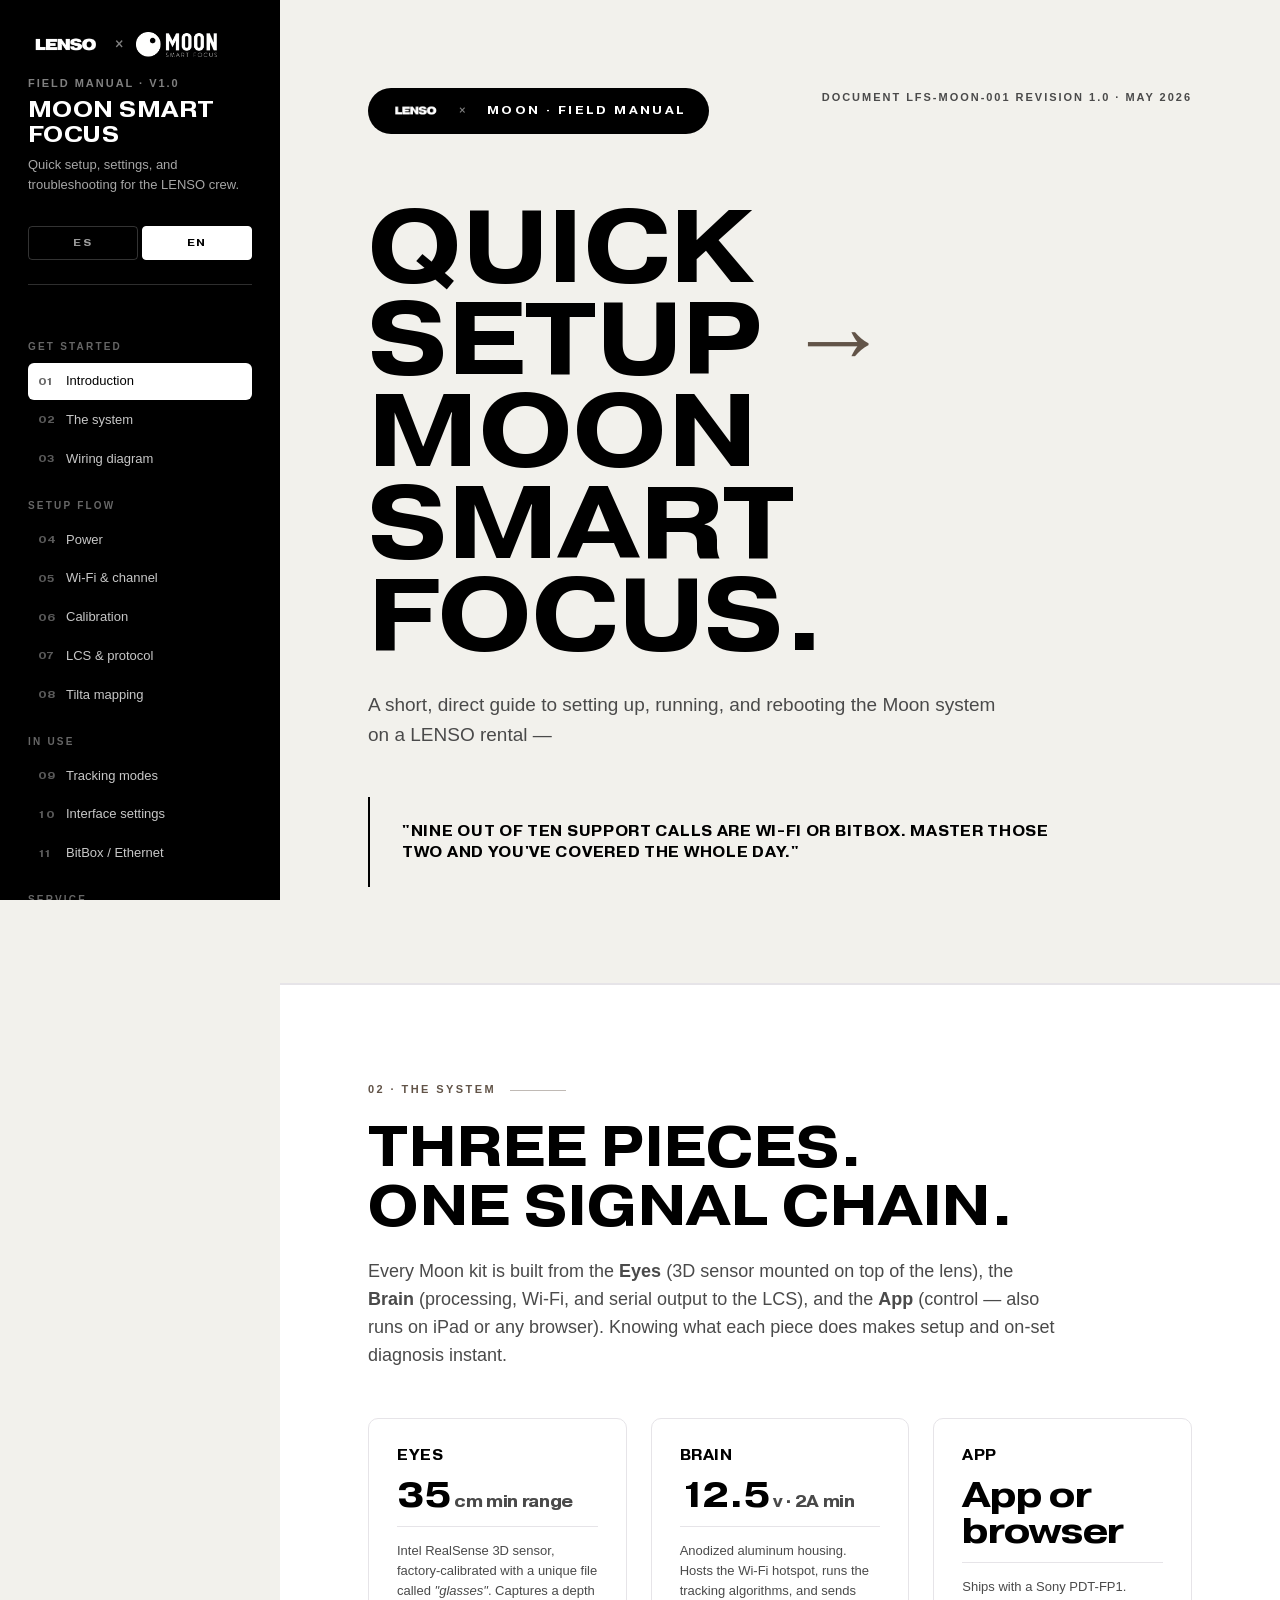
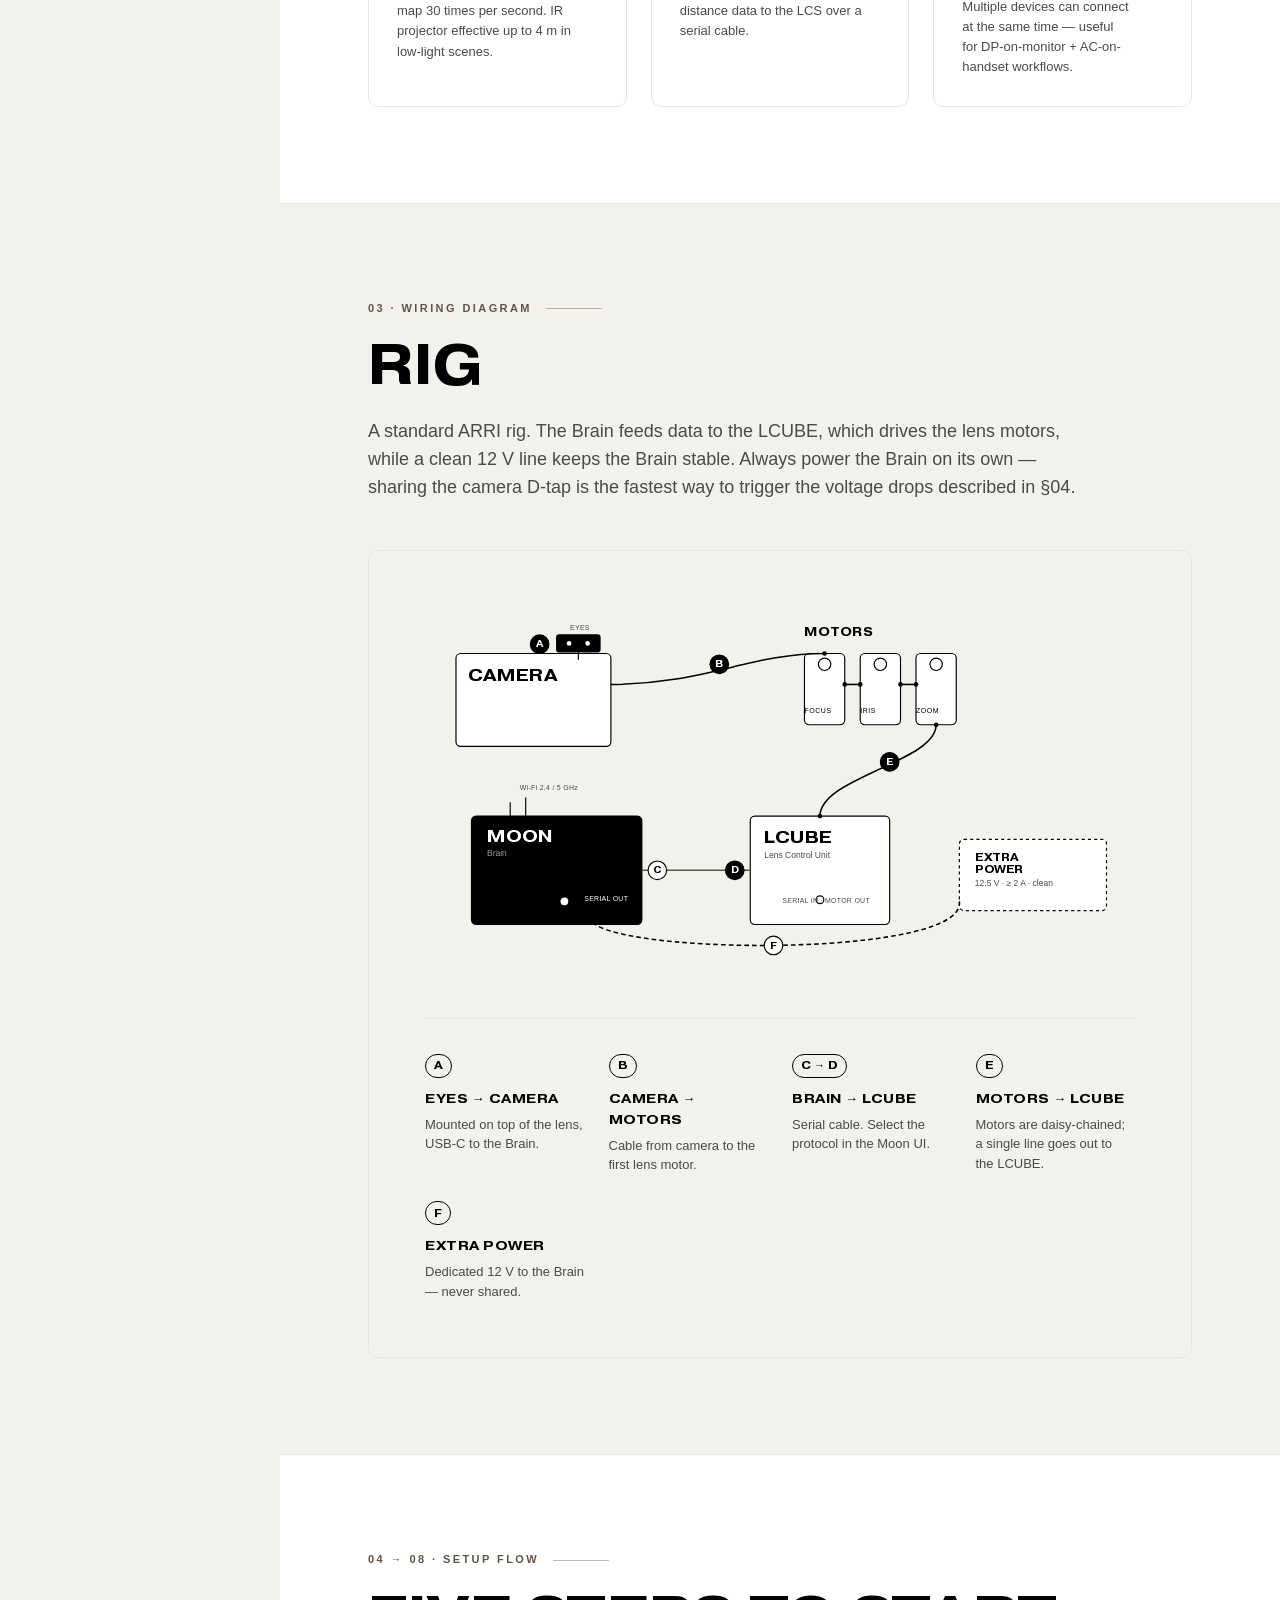
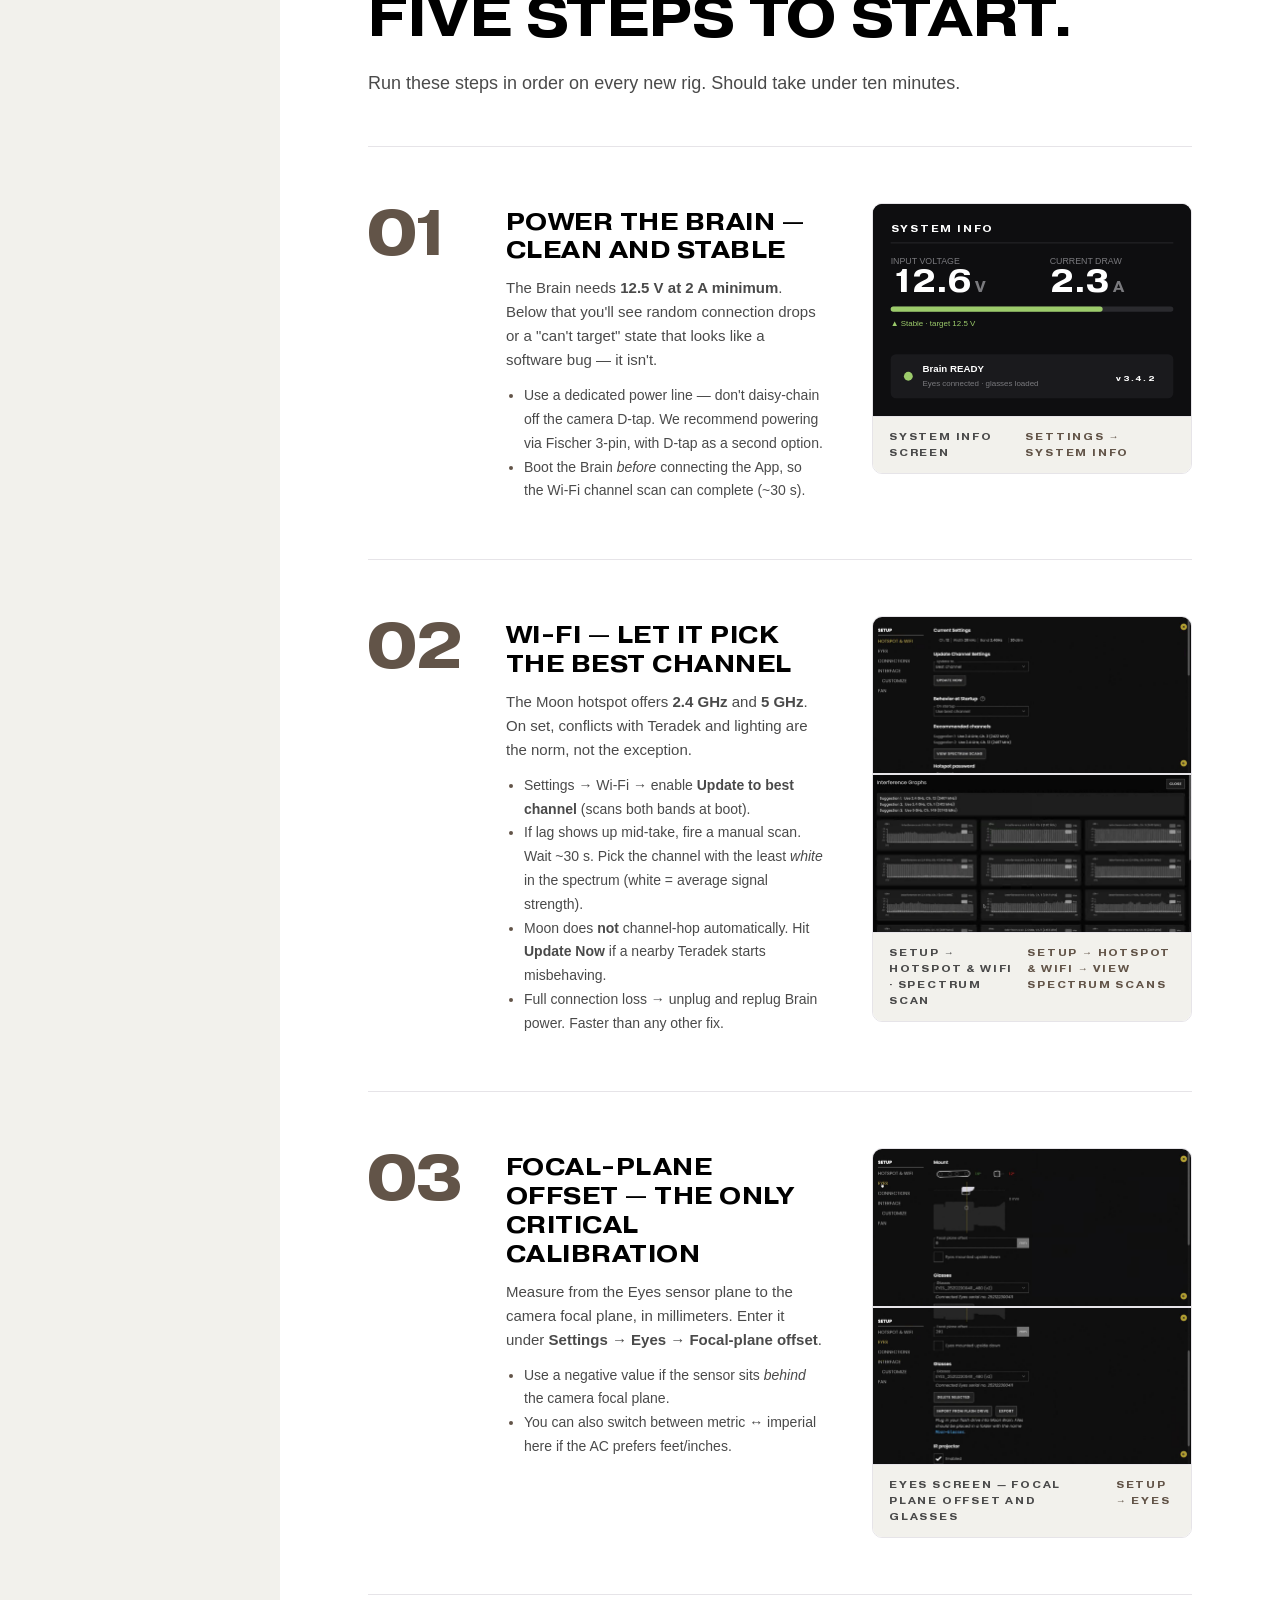
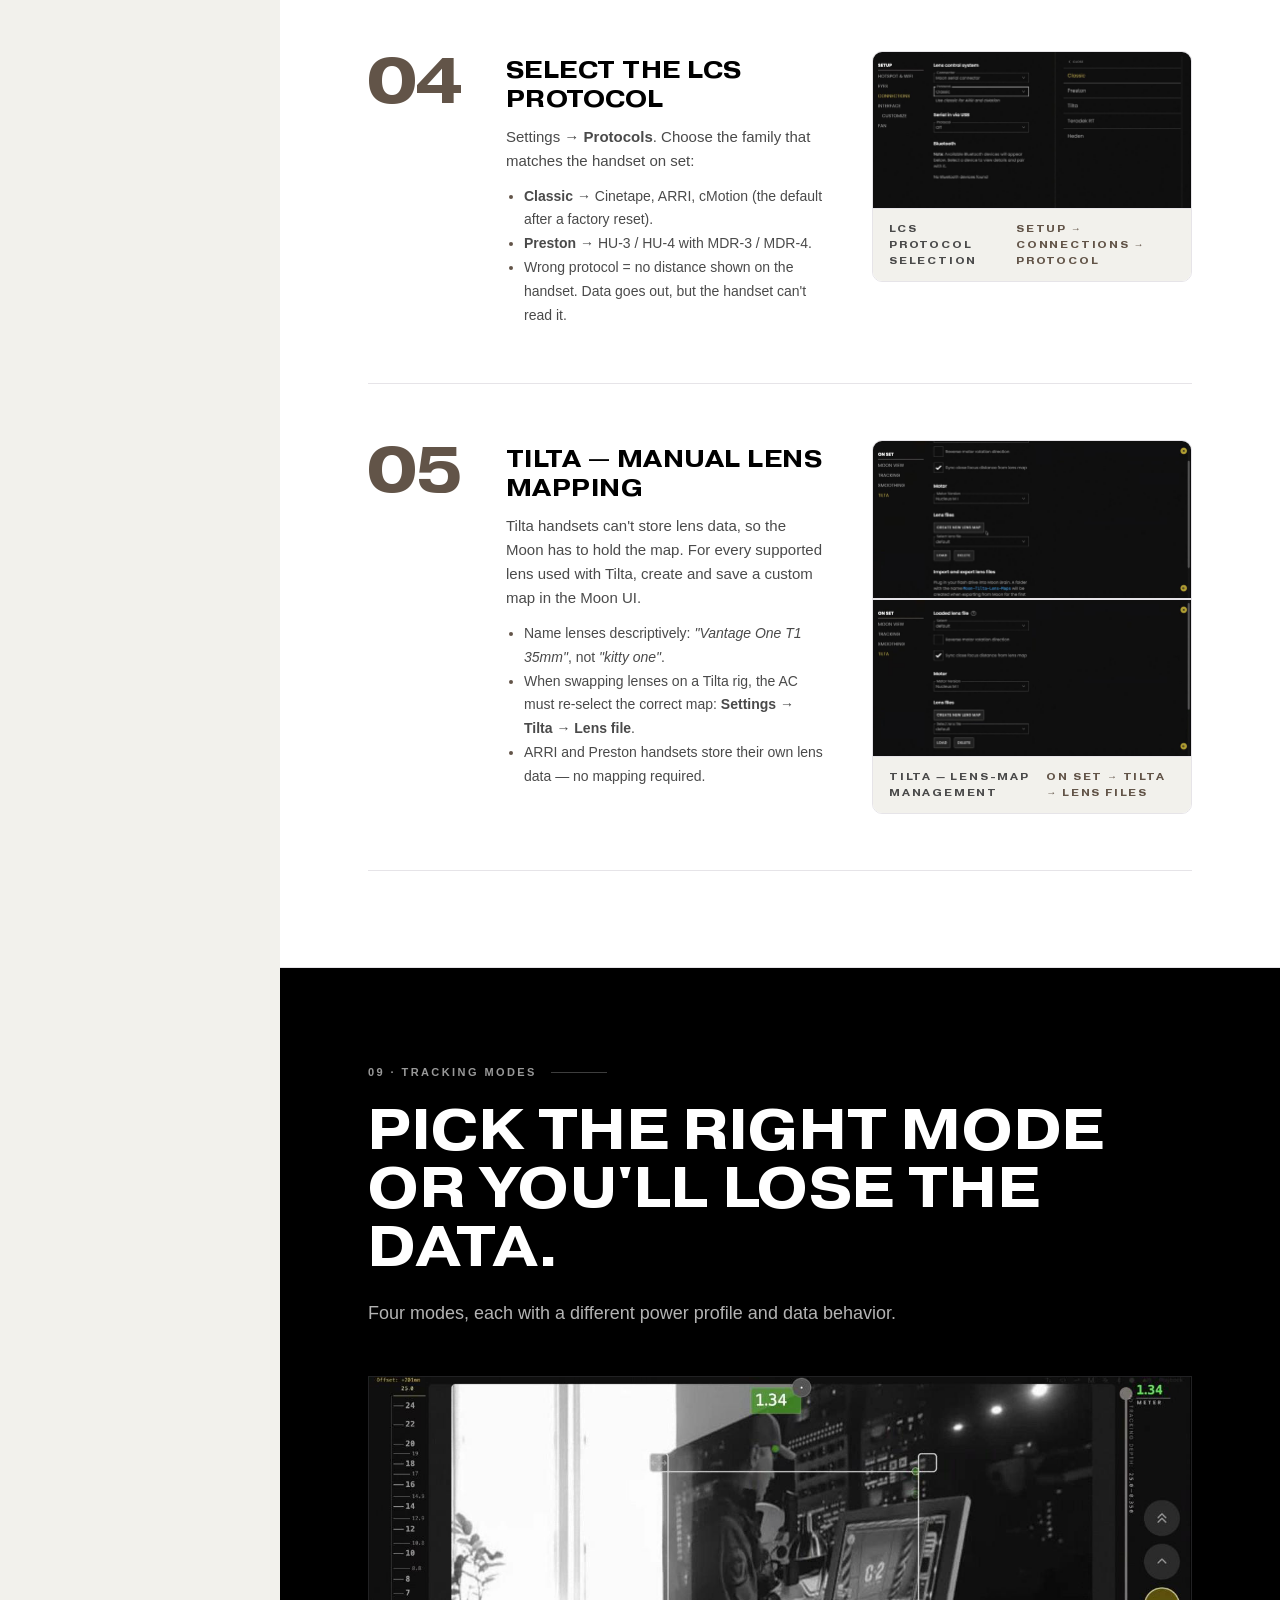
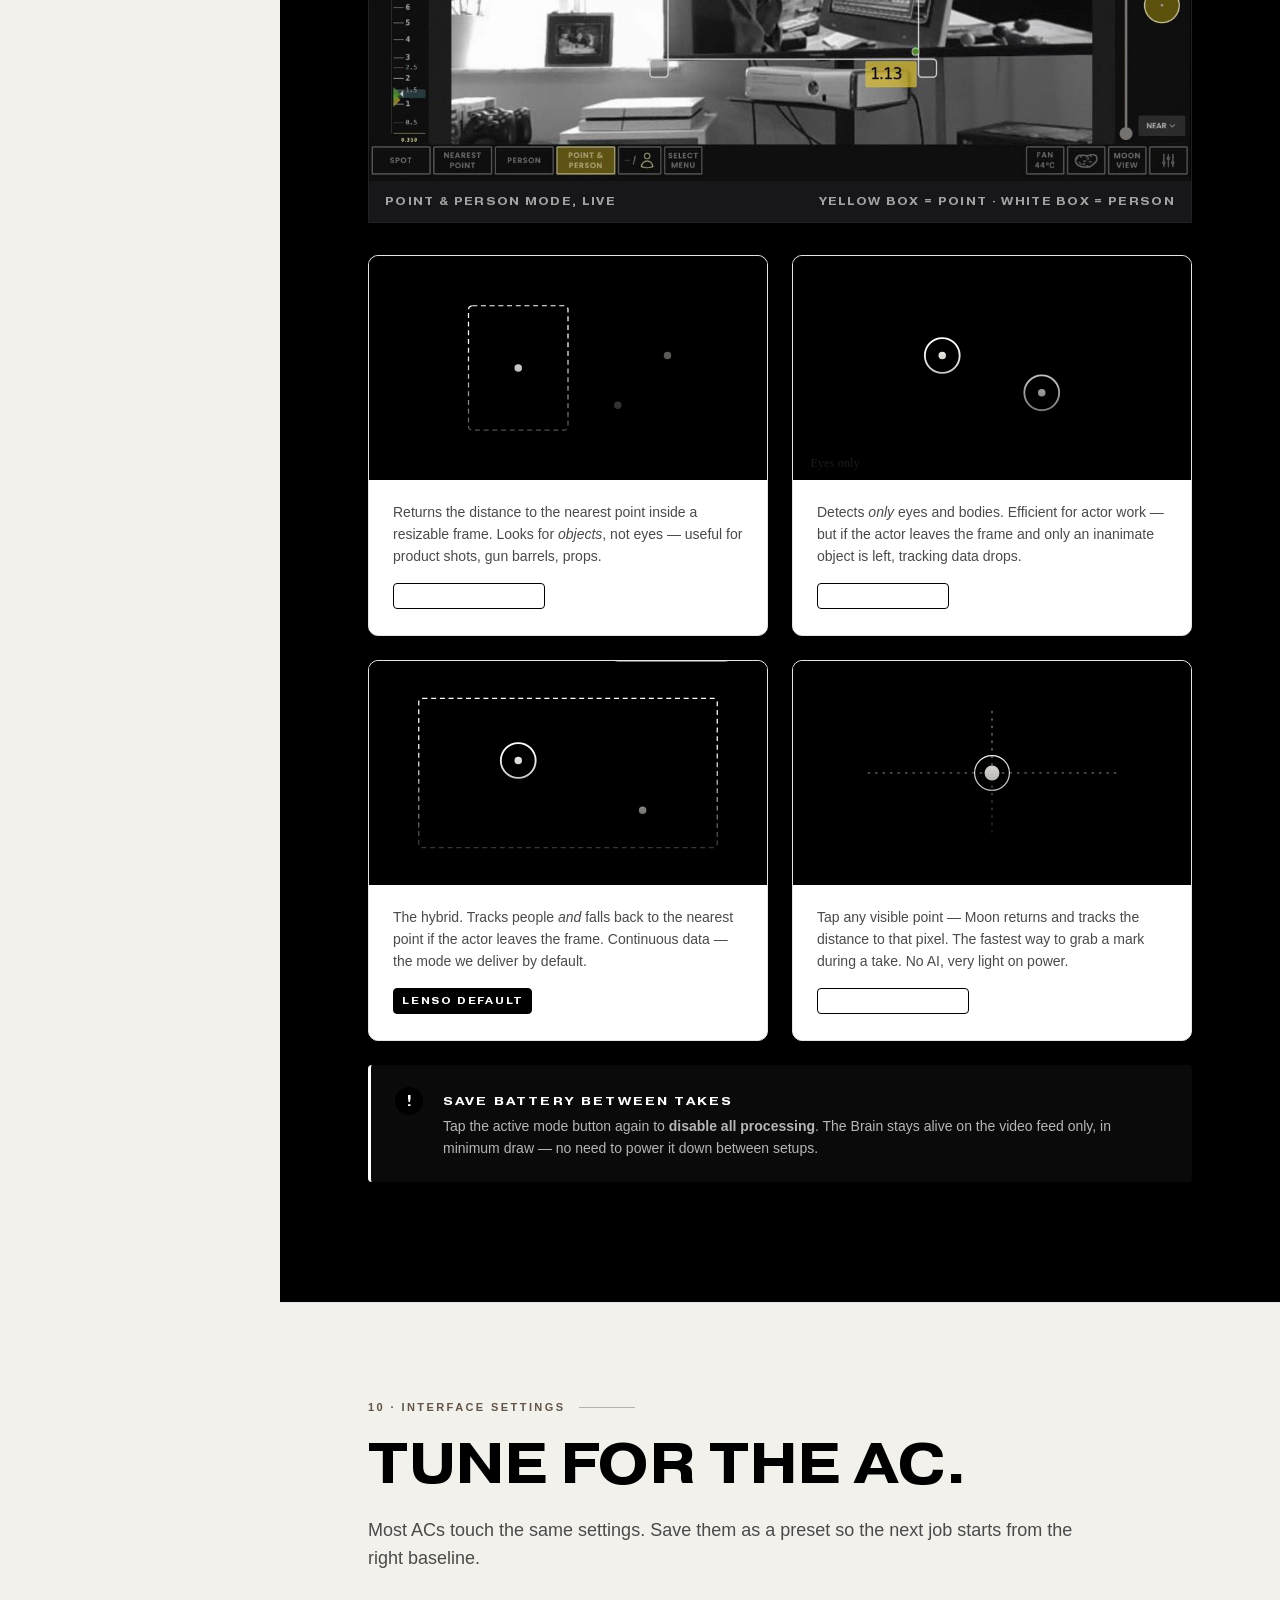
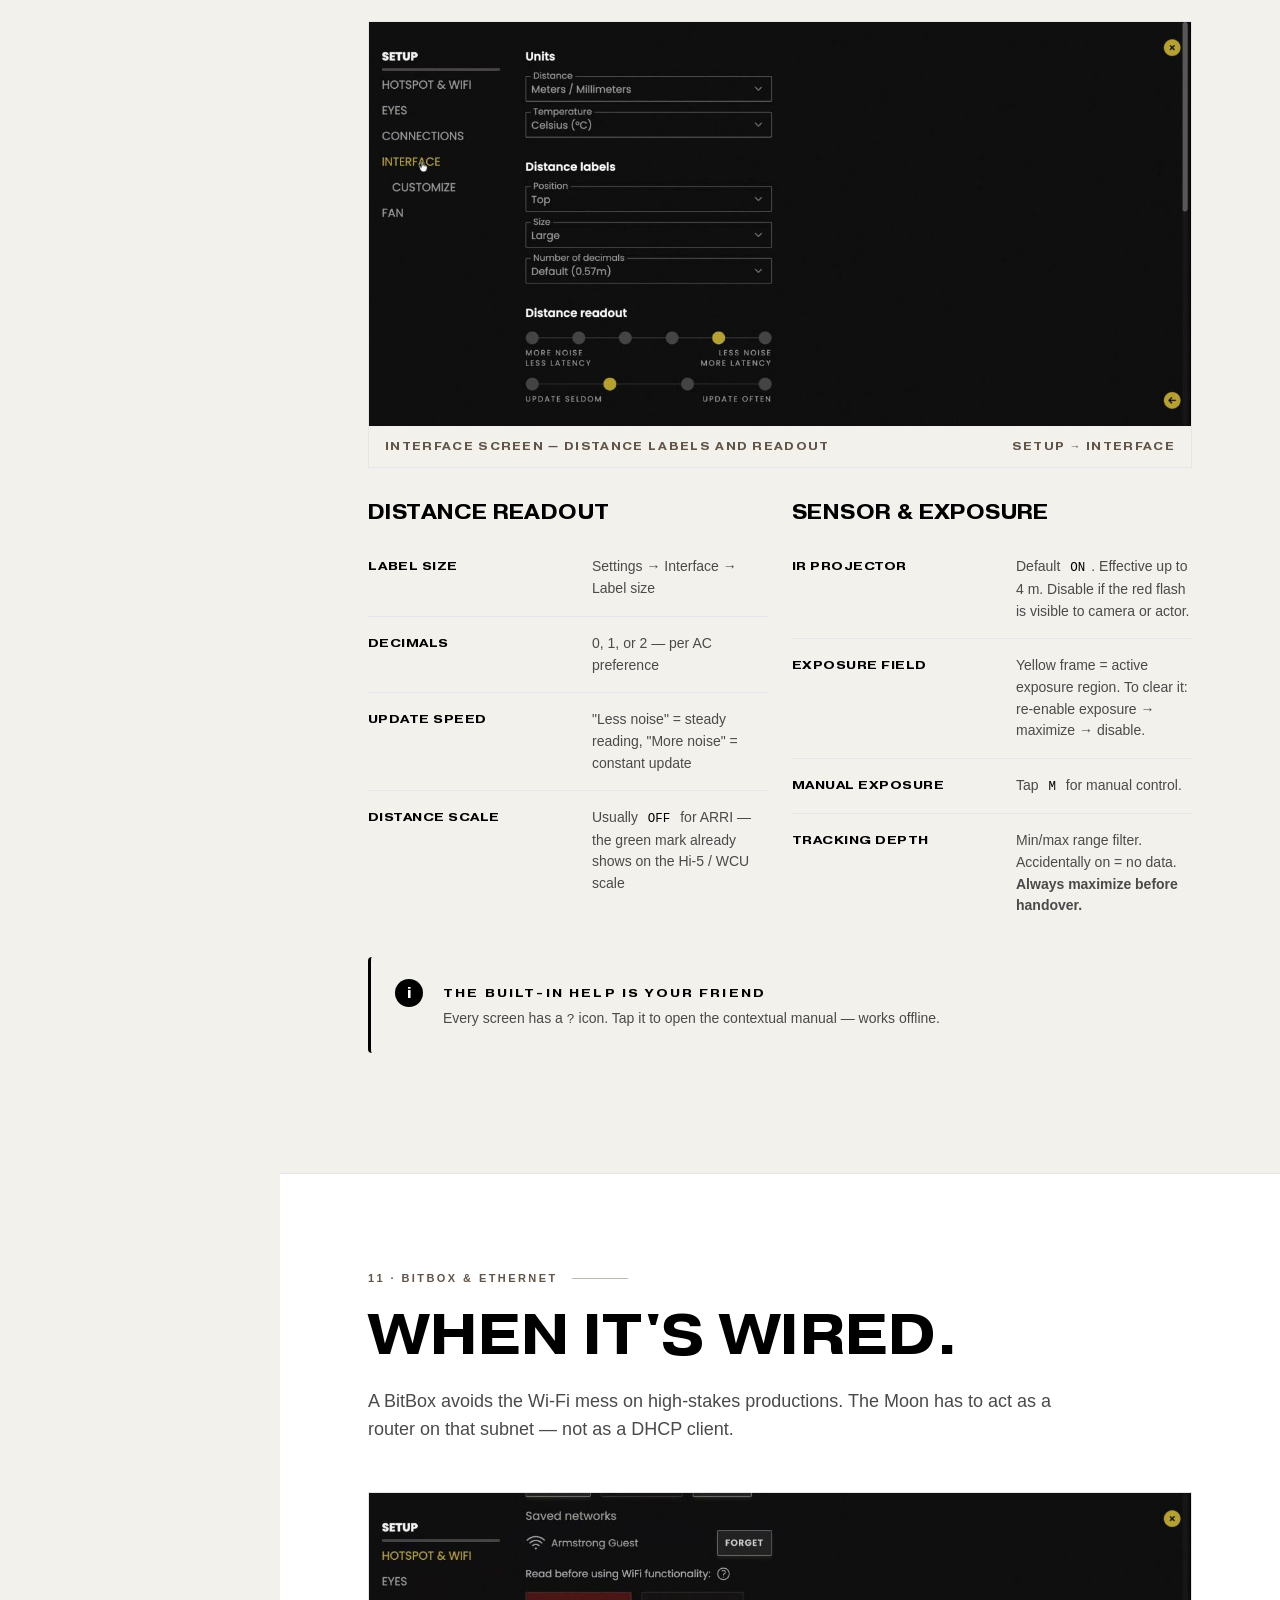
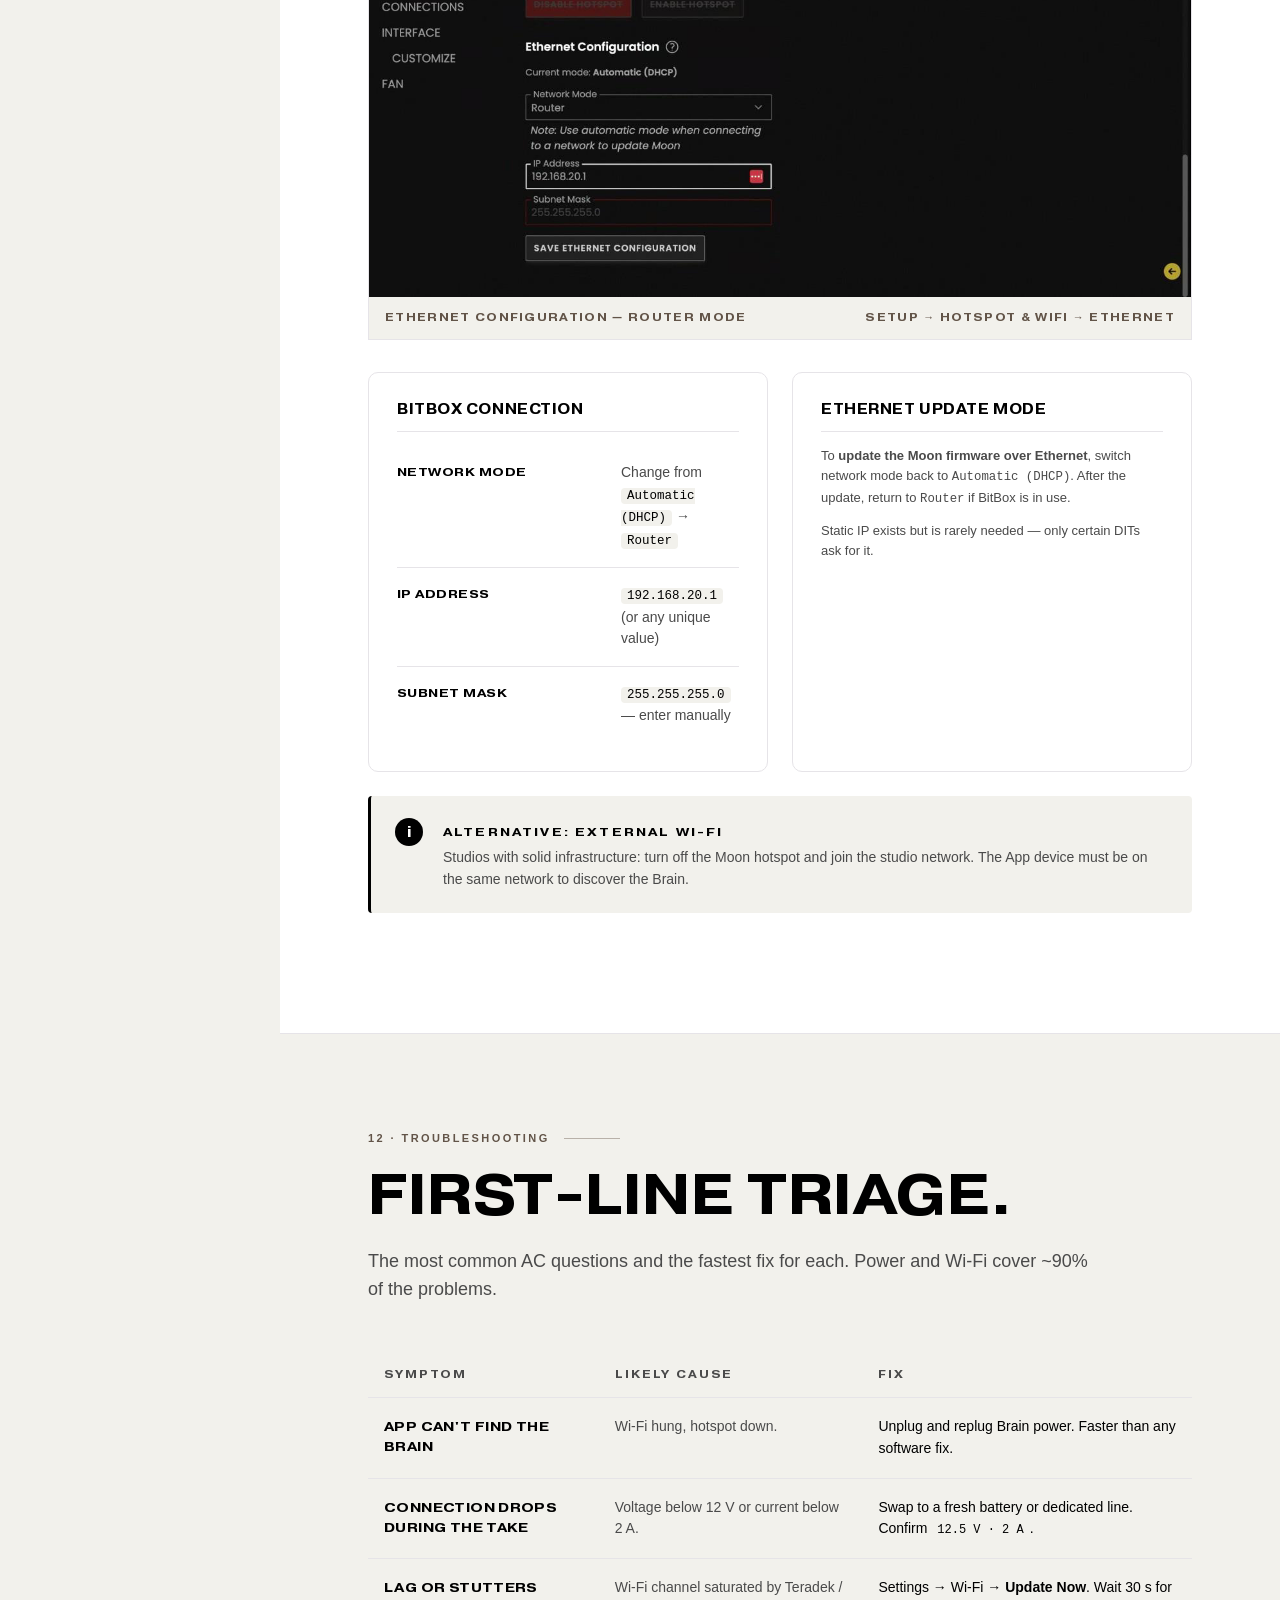
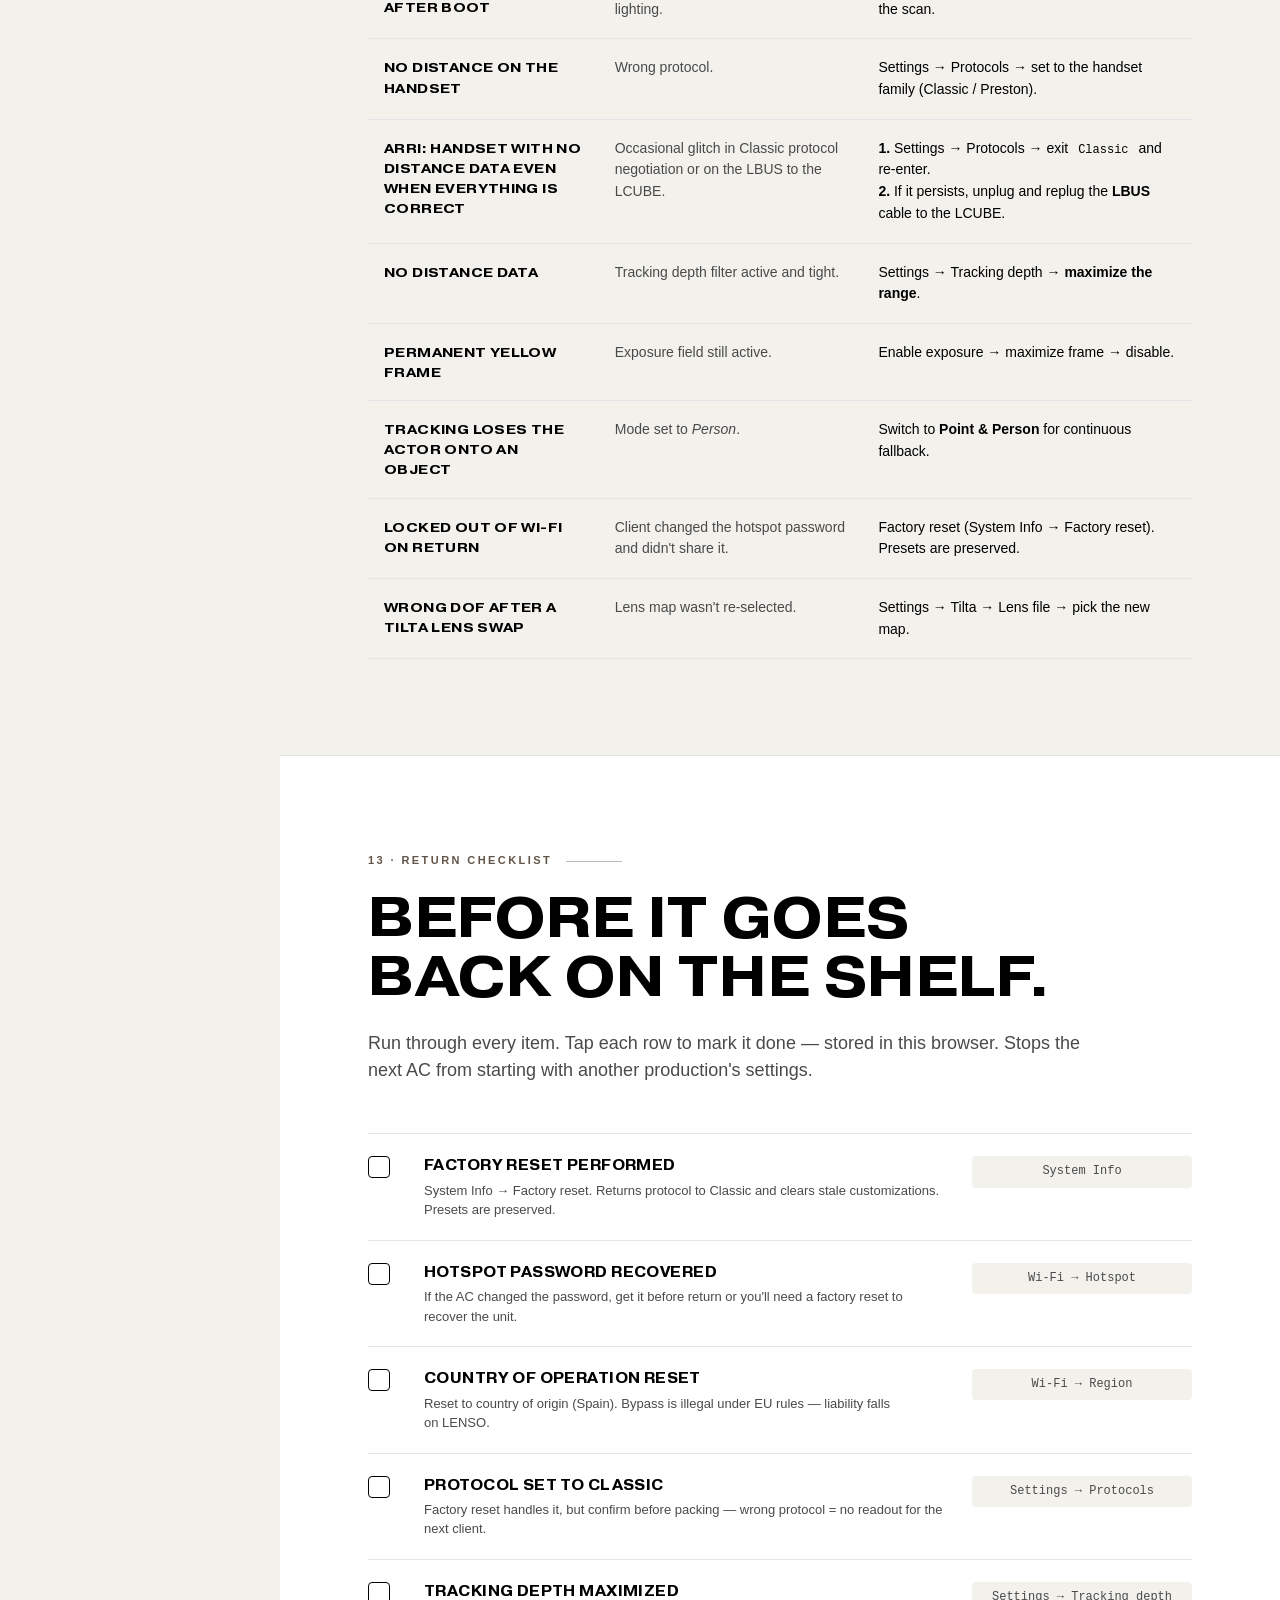
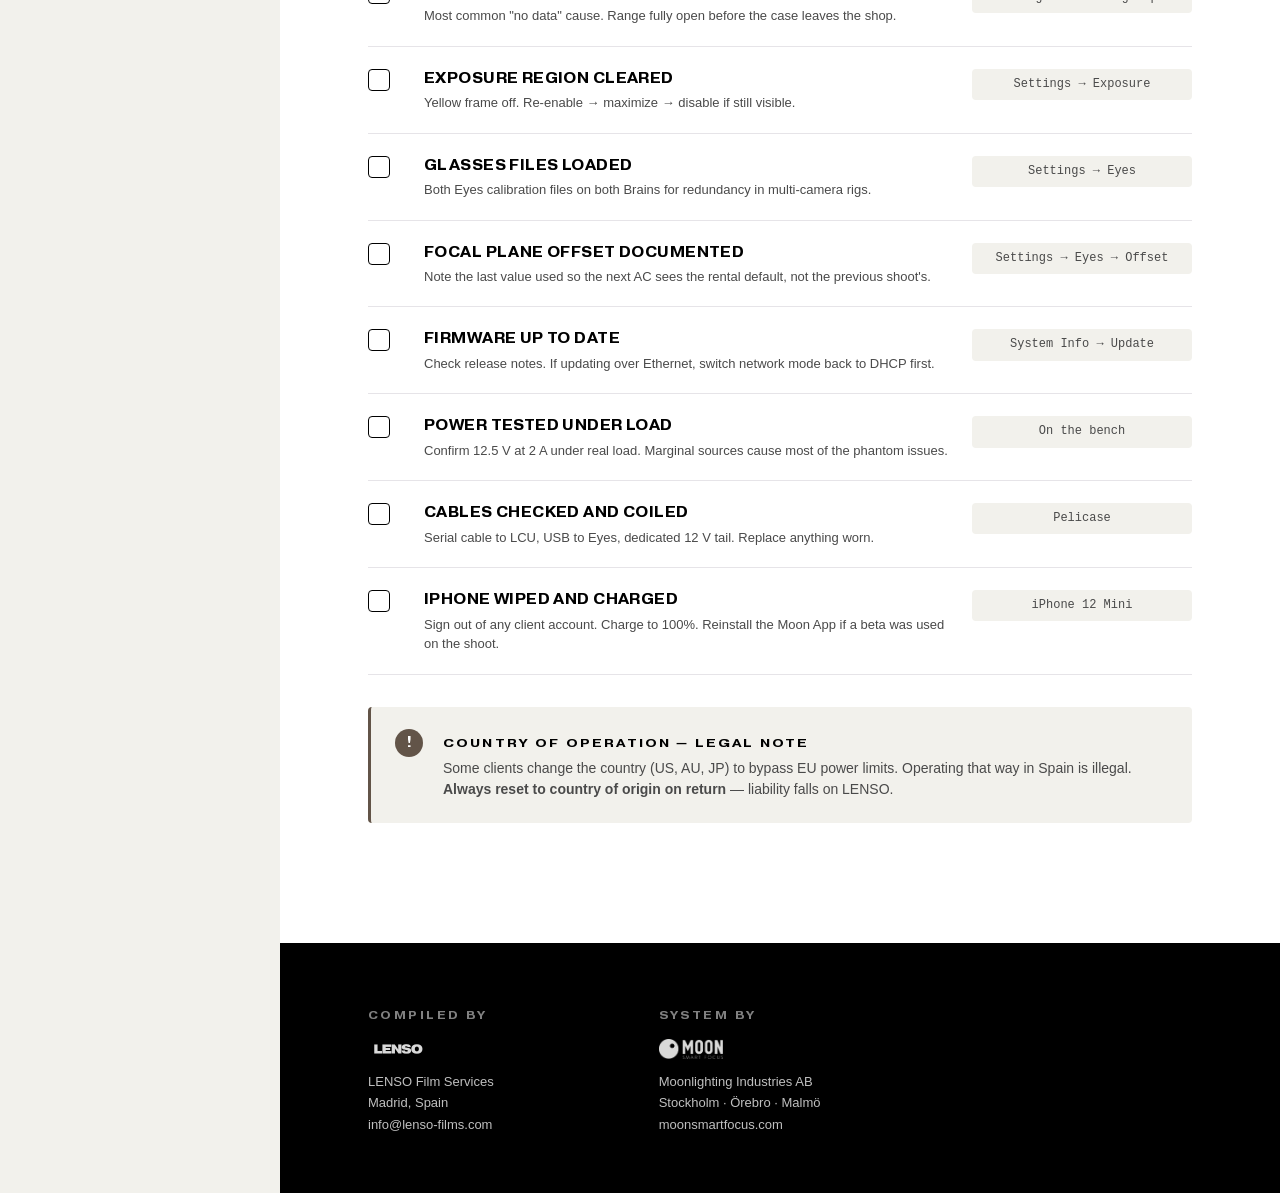
==== en/index.html @ 84397015 "Drop print button and print.html — PDFs are pre-generated, not browser-rendered" ====
<!doctype html>
<html lang="en">
<head>
<meta charset="utf-8" />
<meta name="viewport" content="width=device-width, initial-scale=1" />
<title>Moon Smart Focus — Quick Setup Manual · LENSO</title>
<link rel="stylesheet" href="../manual.css" />
</head>
<body>

<!-- ============== MOBILE BAR ============== -->
<div class="mobile-bar">
  <div class="mobile-bar__brand">
    <img src="../assets/lenso-logo.png" alt="LENSO" />
    <span class="x">×</span>
    <img src="../assets/moon-logo.png" alt="MOON" />
    <span style="margin-left: 8px; opacity: 0.6;">Manual</span>
  </div>
  <button class="mobile-bar__toggle" id="navToggle">Index</button>
</div>

<div class="shell">

  <!-- ============== SIDEBAR ============== -->
  <aside class="sidebar" id="sidebar">
    <div class="sidebar__brandlock">
      <div class="brand-row">
        <img src="../assets/lenso-logo.png" alt="LENSO" />
        <span class="x">×</span>
        <img src="../assets/moon-logo.png" alt="MOON" />
      </div>
      <div>
        <div class="sidebar__meta">Field Manual · v1.0</div>
        <div class="sidebar__title">Moon Smart Focus</div>
        <div class="sidebar__sub">Quick setup, settings, and troubleshooting for the LENSO crew.</div>
      </div>
      <div class="lang-toggle">
        <a href="../index.html">ES</a>
        <a href="index.html" class="is-active">EN</a>
      </div>
    </div>

    <nav class="nav" id="nav">
      <div class="nav__group">Get started</div>
      <a href="#overview"><span class="num">01</span>Introduction</a>
      <a href="#hardware"><span class="num">02</span>The system</a>
      <a href="#wiring"><span class="num">03</span>Wiring diagram</a>

      <div class="nav__group">Setup flow</div>
      <a href="#power"><span class="num">04</span>Power</a>
      <a href="#wifi"><span class="num">05</span>Wi-Fi & channel</a>
      <a href="#calibration"><span class="num">06</span>Calibration</a>
      <a href="#protocol"><span class="num">07</span>LCS & protocol</a>
      <a href="#tilta"><span class="num">08</span>Tilta mapping</a>

      <div class="nav__group">In use</div>
      <a href="#modes"><span class="num">09</span>Tracking modes</a>
      <a href="#interface"><span class="num">10</span>Interface settings</a>
      <a href="#bitbox"><span class="num">11</span>BitBox / Ethernet</a>

      <div class="nav__group">Service</div>
      <a href="#troubleshoot"><span class="num">12</span>Troubleshooting</a>
      <a href="#return"><span class="num">13</span>Return checklist</a>
    </nav>

    <div class="sidebar__actions">
      <button onclick="window.scrollTo({top:0, behavior:'smooth'})">↑ Top</button>
    </div>

    <div class="sidebar__footer">
      Compiled by LENSO Film Services<br/>
      from the Moon training, Apr 2026.<br/>
      Madrid · Spain
    </div>
  </aside>

  <!-- ============== MAIN ============== -->
  <main class="main">

    <!-- HERO -->
    <section class="hero" id="overview">
      <div class="hero__top">
        <div class="hero__crest">
          <img src="../assets/lenso-logo.png" alt="LENSO" />
          <span class="x">×</span>
          <span class="label">MOON · FIELD MANUAL</span>
        </div>
        <div class="hero__meta">DOCUMENT LFS-MOON-001
REVISION 1.0 · MAY 2026
</div>
      </div>

      <h1 class="hero__title" style="line-height: 0.9">QUICK<br/>SETUP <span class="accent">→</span><br/>MOON SMART<br/>FOCUS.</h1>
      <p class="hero__sub">A short, direct guide to setting up, running, and rebooting the Moon system on a LENSO rental — </p>

      <div class="hero__quote">
        "Nine out of ten support calls are Wi-Fi or BitBox. Master those two and you've covered the whole day."
      </div>
    </section>

    <!-- THE SYSTEM -->
    <section class="band band--white" id="hardware">
      <div class="eyebrow">02 · The System</div>
      <h2 class="section-h">Three pieces.<br/>One signal chain.</h2>
      <p class="lead">Every Moon kit is built from the <strong>Eyes</strong> (3D sensor mounted on top of the lens), the <strong>Brain</strong> (processing, Wi-Fi, and serial output to the LCS), and the <strong>App</strong> (control — also runs on iPad or any browser). Knowing what each piece does makes setup and on-set diagnosis instant.</p>

      <div class="grid-3">
        <div class="spec-card">
          <h4>Eyes</h4>
          <div class="key">35<small>cm min range</small></div>
          <div class="divider"></div>
          <p>Intel RealSense 3D sensor, factory-calibrated with a unique file called <em>"glasses"</em>. Captures a depth map 30 times per second. IR projector effective up to 4 m in low-light scenes.</p>
        </div>
        <div class="spec-card">
          <h4>Brain</h4>
          <div class="key">12.5<small>v · 2A min</small></div>
          <div class="divider"></div>
          <p>Anodized aluminum housing. Hosts the Wi-Fi hotspot, runs the tracking algorithms, and sends distance data to the LCS over a serial cable.</p>
        </div>
        <div class="spec-card">
          <h4>App</h4>
          <div class="key">App or browser</div>
          <div class="divider"></div>
          <p>Ships with a Sony PDT-FP1. Multiple devices can connect at the same time — useful for DP-on-monitor + AC-on-handset workflows.</p>
        </div>
      </div>
    </section>

    <!-- WIRING DIAGRAM -->
    <section class="band band--cream" id="wiring">
      <div class="eyebrow">03 · Wiring Diagram</div>
      <h2 class="section-h">RIG</h2>
      <p class="lead">A standard ARRI rig. The Brain feeds data to the LCUBE, which drives the lens motors, while a clean 12 V line keeps the Brain stable. Always power the Brain on its own — sharing the camera D-tap is the fastest way to trigger the voltage drops described in §04.</p>

      <div class="diagram">
        <svg viewBox="0 0 900 480" xmlns="http://www.w3.org/2000/svg" fill="none" stroke="#000" stroke-width="1.5" class="wiring-svg" style="width: 697px">
          <!-- CAM block -->
          <rect x="40" y="60" width="200" height="120" rx="6" fill="#fff"/>
          <foreignObject x="56" y="76" width="170" height="90">
            <div xmlns="http://www.w3.org/1999/xhtml" class="svg-label svg-label--block">
              <h6>CAMERA</h6>
              <p>
</p>
            </div>
          </foreignObject>
          <!-- Eyes mounted on cam -->
          <rect x="170" y="36" width="56" height="22" rx="3" fill="#000"/>
          <circle cx="186" cy="47" r="3" fill="#fff" stroke="none"/>
          <circle cx="210" cy="47" r="3" fill="#fff" stroke="none"/>
          <foreignObject x="170" y="20" width="60" height="14">
            <div xmlns="http://www.w3.org/1999/xhtml" class="svg-label svg-label--mini"><span>EYES</span></div>
          </foreignObject>
          <line x1="198" y1="58" x2="198" y2="68" stroke="#000"/>

          <!-- Motors (daisy-chained) -->
          <foreignObject x="490" y="20" width="200" height="22">
            <div xmlns="http://www.w3.org/1999/xhtml" class="svg-label svg-label--group"><span>MOTORS</span></div>
          </foreignObject>
          <g>
            <rect x="490" y="60" width="52" height="92" rx="6" fill="#fff"/>
            <circle cx="516" cy="74" r="8" fill="#fff"/>
            <foreignObject x="490" y="118" width="52" height="32">
              <div xmlns="http://www.w3.org/1999/xhtml" class="svg-label svg-label--motor"><span style="text-align: right">  FOCUS</span></div>
            </foreignObject>
            <circle cx="516" cy="60" r="3" fill="#000" stroke="none"/>
            <circle cx="542" cy="100" r="3" fill="#000" stroke="none"/>
          </g>
          <g>
            <rect x="562" y="60" width="52" height="92" rx="6" fill="#fff"/>
            <circle cx="588" cy="74" r="8" fill="#fff"/>
            <foreignObject x="562" y="118" width="52" height="32">
              <div xmlns="http://www.w3.org/1999/xhtml" class="svg-label svg-label--motor"><span>     IRIS</span></div>
            </foreignObject>
            <circle cx="562" cy="100" r="3" fill="#000" stroke="none"/>
            <circle cx="614" cy="100" r="3" fill="#000" stroke="none"/>
          </g>
          <g>
            <rect x="634" y="60" width="52" height="92" rx="6" fill="#fff"/>
            <circle cx="660" cy="74" r="8" fill="#fff"/>
            <foreignObject x="634" y="118" width="52" height="32">
              <div xmlns="http://www.w3.org/1999/xhtml" class="svg-label svg-label--motor"><span>   ZOOM</span></div>
            </foreignObject>
            <circle cx="634" cy="100" r="3" fill="#000" stroke="none"/>
            <circle cx="660" cy="152" r="3" fill="#000" stroke="none"/>
          </g>

          <!-- MOON brain block -->
          <rect x="60" y="270" width="220" height="140" rx="6" fill="#000"/>
          <foreignObject x="80" y="284" width="180" height="110">
            <div xmlns="http://www.w3.org/1999/xhtml" class="svg-label svg-label--block svg-label--inv">
              <h6>MOON</h6>
              <p>Brain</p>
            </div>
          </foreignObject>
          <circle cx="180" cy="380" r="5" fill="#fff" stroke="none"/>
          <foreignObject x="194" y="370" width="80" height="20">
            <div xmlns="http://www.w3.org/1999/xhtml" class="svg-label svg-label--mini svg-label--inv"><span>SERIAL OUT</span></div>
          </foreignObject>
          <line x1="110" y1="270" x2="110" y2="252" stroke="#000"/>
          <line x1="130" y1="270" x2="130" y2="246" stroke="#000"/>
          <foreignObject x="80" y="226" width="160" height="20">
            <div xmlns="http://www.w3.org/1999/xhtml" class="svg-label svg-label--mini"><span>Wi-Fi 2.4 / 5 GHz</span></div>
          </foreignObject>

          <!-- LCUBE block -->
          <rect x="420" y="270" width="180" height="140" rx="6" fill="#fff"/>
          <foreignObject x="438" y="286" width="150" height="110">
            <div xmlns="http://www.w3.org/1999/xhtml" class="svg-label svg-label--block">
              <h6>LCUBE</h6>
              <p>Lens Control Unit</p>
            </div>
          </foreignObject>
          <circle cx="510" cy="378" r="5" fill="#fff"/>
          <foreignObject x="438" y="372" width="160" height="18">
            <div xmlns="http://www.w3.org/1999/xhtml" class="svg-label svg-label--mini"><span>



SERIAL IN · MOTOR OUT</span></div>
          </foreignObject>
          <circle cx="510" cy="270" r="3" fill="#000" stroke="none"/>

          <!-- Power -->
          <rect x="690" y="300" width="190" height="92" rx="6" fill="#fff" stroke-dasharray="4 4"/>
          <foreignObject x="710" y="316" width="160" height="68">
            <div xmlns="http://www.w3.org/1999/xhtml" class="svg-label svg-label--block">
              <h6 style="font-size: 14px">EXTRA<br/>POWER</h6>
              <p>12.5 V · ≥ 2 A · clean</p>
            </div>
          </foreignObject>

          <!-- Connection lines (drawn BEFORE pin labels so labels sit on top) -->
          <!-- Brain → LCUBE (serial) -->
          <path d="M 280 340 L 420 340" stroke="#625448" stroke-width="2"/>
          <!-- Camera → first motor (FOCUS top port) -->
          <path d="M 240 100 C 360 100, 420 60, 516 60" stroke="#000" stroke-width="2"/>
          <!-- Daisy chain between motors -->
          <path d="M 542 100 L 562 100" stroke="#000" stroke-width="2"/>
          <path d="M 614 100 L 634 100" stroke="#000" stroke-width="2"/>
          <!-- Last motor (ZOOM) → LCUBE -->
          <path d="M 660 152 C 660 200, 510 220, 510 270" stroke="#000" stroke-width="2"/>
          <!-- Power → Brain (curva inferior, fuera de bloques) -->
          <path d="M 690 380 C 700 450, 280 450, 220 410" stroke="#000" stroke-width="2" stroke-dasharray="6 4"/>

          <!-- Pin labels — placed OUTSIDE blocks and lines -->
          <g class="pin-group">
            <!-- A: Eyes → Camera -->
            <circle cx="148" cy="48" r="12" fill="#000"/>
            <foreignObject x="136" y="36" width="24" height="24">
              <div xmlns="http://www.w3.org/1999/xhtml" class="svg-pin svg-pin--inv"><span>A</span></div>
            </foreignObject>
            <!-- B: Camera → Motor -->
            <circle cx="380" cy="74" r="12" fill="#000"/>
            <foreignObject x="368" y="62" width="24" height="24">
              <div xmlns="http://www.w3.org/1999/xhtml" class="svg-pin svg-pin--inv"><span>B</span></div>
            </foreignObject>
            <!-- C: Brain serial-out -->
            <circle cx="300" cy="340" r="12" fill="#fff" stroke="#000" stroke-width="1.5"/>
            <foreignObject x="288" y="328" width="24" height="24">
              <div xmlns="http://www.w3.org/1999/xhtml" class="svg-pin"><span>C</span></div>
            </foreignObject>
            <!-- D: LCUBE serial-in -->
            <circle cx="400" cy="340" r="12" fill="#000"/>
            <foreignObject x="388" y="328" width="24" height="24">
              <div xmlns="http://www.w3.org/1999/xhtml" class="svg-pin svg-pin--inv"><span>D</span></div>
            </foreignObject>
            <!-- E: Motor → LCUBE -->
            <circle cx="600" cy="200" r="12" fill="#000"/>
            <foreignObject x="588" y="188" width="24" height="24">
              <div xmlns="http://www.w3.org/1999/xhtml" class="svg-pin svg-pin--inv"><span>E</span></div>
            </foreignObject>
            <!-- F: Power → Brain -->
            <circle cx="450" cy="437" r="12" fill="#fff" stroke="#000" stroke-width="1.5"/>
            <foreignObject x="438" y="425" width="24" height="24">
              <div xmlns="http://www.w3.org/1999/xhtml" class="svg-pin"><span>F</span></div>
            </foreignObject>
          </g>
        </svg>

        <div class="diagram__legend">
          <div class="legend-item">
            <span class="pin">A</span>
            <h5>Eyes → Camera</h5>
            <p>Mounted on top of the lens, USB-C to the Brain.</p>
          </div>
          <div class="legend-item">
            <span class="pin">B</span>
            <h5>Camera → Motors</h5>
            <p>Cable from camera to the first lens motor.</p>
          </div>
          <div class="legend-item">
            <span class="pin">C → D</span>
            <h5>Brain → LCUBE</h5>
            <p>Serial cable. Select the protocol in the Moon UI.</p>
          </div>
          <div class="legend-item">
            <span class="pin">E</span>
            <h5>Motors → LCUBE</h5>
            <p>Motors are daisy-chained; a single line goes out to the LCUBE.</p>
          </div>
          <div class="legend-item">
            <span class="pin">F</span>
            <h5>Extra power</h5>
            <p>Dedicated 12 V to the Brain — never shared.</p>
          </div>
        </div>
      </div>
    </section>

    <!-- SETUP STEPS -->
    <section class="band band--white" id="power">
      <div class="eyebrow">04 → 08 · Setup Flow</div>
      <h2 class="section-h">FIVE STEPS TO START.</h2>
      <p class="lead">Run these steps in order on every new rig. Should take under ten minutes.</p>

      <div class="steps">

        <!-- STEP 1 -->
        <div class="step">
          <div class="step__num">01</div>
          <div class="step__body">
            <h3>Power the Brain — clean and stable</h3>
            <p>The Brain needs <strong>12.5 V at 2 A minimum</strong>. Below that you'll see random connection drops or a "can't target" state that looks like a software bug — it isn't.</p>
            <ul>
              <li>Use a dedicated power line — don't daisy-chain off the camera D-tap. We recommend powering via Fischer 3-pin, with D-tap as a second option.</li>
              <li>Boot the Brain <em>before</em> connecting the App, so the Wi-Fi channel scan can complete (~30 s).</li>
            </ul>
          </div>
          <div class="screen">
            <svg viewBox="0 0 360 240" xmlns="http://www.w3.org/2000/svg">
              <rect width="360" height="240" fill="#0E0E10"/>
              <text x="20" y="32" font-family="Pragmatica Extended, sans-serif" font-weight="700" font-size="11" fill="#fff" letter-spacing="2">SYSTEM INFO</text>
              <line x1="20" y1="44" x2="340" y2="44" stroke="#2a2a2e" stroke-width="1"/>
              <text x="20" y="68" font-family="Inter, sans-serif" font-size="10" fill="#7a7a7e">INPUT VOLTAGE</text>
              <text x="20" y="100" font-family="Pragmatica Extended, sans-serif" font-weight="700" font-size="36" fill="#fff">12.6<tspan font-size="16" fill="#7a7a7e"> V</tspan></text>
              <rect x="20" y="116" width="320" height="6" rx="3" fill="#2a2a2e"/>
              <rect x="20" y="116" width="240" height="6" rx="3" fill="#9CCB6B"/>
              <text x="20" y="138" font-family="Inter, sans-serif" font-size="9" fill="#9CCB6B">▲ Stable · target 12.5 V</text>
              <text x="200" y="68" font-family="Inter, sans-serif" font-size="10" fill="#7a7a7e">CURRENT DRAW</text>
              <text x="200" y="100" font-family="Pragmatica Extended, sans-serif" font-weight="700" font-size="36" fill="#fff">2.3<tspan font-size="16" fill="#7a7a7e"> A</tspan></text>
              <rect x="20" y="170" width="320" height="50" rx="6" fill="#1a1a1d"/>
              <circle cx="40" cy="195" r="5" fill="#9CCB6B"/>
              <text x="56" y="190" font-family="Inter, sans-serif" font-size="11" fill="#fff" font-weight="600">Brain READY</text>
              <text x="56" y="206" font-family="Inter, sans-serif" font-size="9" fill="#7a7a7e">Eyes connected · glasses loaded</text>
              <text x="320" y="200" text-anchor="end" font-family="Pragmatica Extended, sans-serif" font-weight="700" font-size="9" fill="#fff" letter-spacing="2">v3.4.2</text>
            </svg>
            <div class="screen__caption">
              <span>System Info screen</span>
              <span class="ruta">Settings → System Info</span>
            </div>
          </div>
        </div>

        <!-- STEP 2 WIFI -->
        <div class="step" id="wifi">
          <div class="step__num">02</div>
          <div class="step__body">
            <h3>Wi-Fi — let it pick the best channel</h3>
            <p>The Moon hotspot offers <strong>2.4 GHz</strong> and <strong>5 GHz</strong>. On set, conflicts with Teradek and lighting are the norm, not the exception.</p>
            <ul>
              <li>Settings → Wi-Fi → enable <strong>Update to best channel</strong> (scans both bands at boot).</li>
              <li>If lag shows up mid-take, fire a manual scan. Wait ~30 s. Pick the channel with the least <em>white</em> in the spectrum (white = average signal strength).</li>
              <li>Moon does <strong>not</strong> channel-hop automatically. Hit <strong>Update Now</strong> if a nearby Teradek starts misbehaving.</li>
              <li>Full connection loss → unplug and replug Brain power. Faster than any other fix.</li>
            </ul>
          </div>
          <div class="screen">
            <img src="../assets/moon-p03-1.png" alt="Moon Hotspot &amp; WiFi screen: Update to best channel, Behavior at Startup, recommended channels" />
            <img src="../assets/moon-p03-2.png" alt="Wi-Fi spectrum scan interference graphs" />
            <div class="screen__caption">
              <span>Setup → Hotspot &amp; WiFi · spectrum scan</span>
              <span class="ruta">Setup → Hotspot &amp; WiFi → View Spectrum Scans</span>
            </div>
          </div>
        </div>

        <!-- STEP 3 CALIBRATION -->
        <div class="step" id="calibration">
          <div class="step__num">03</div>
          <div class="step__body">
            <h3>Focal-plane offset — the only critical calibration</h3>
            <p>Measure from the Eyes sensor plane to the camera focal plane, in millimeters. Enter it under <strong>Settings → Eyes → Focal-plane offset</strong>.</p>
            <ul>
              <li>Use a negative value if the sensor sits <em>behind</em> the camera focal plane.</li>
              <li>You can also switch between metric ↔ imperial here if the AC prefers feet/inches.</li>
            </ul>
          </div>
          <div class="screen">
            <img src="../assets/moon-p10-1.png" alt="Moon Eyes screen: Mount, Focal plane offset, Glasses file" />
            <img src="../assets/moon-p10-2.png" alt="Glasses section with import from flash drive and IR projector option" />
            <div class="screen__caption">
              <span>Eyes screen — focal plane offset and glasses</span>
              <span class="ruta">Setup → Eyes</span>
            </div>
          </div>
        </div>

        <!-- STEP 4 PROTOCOL -->
        <div class="step" id="protocol">
          <div class="step__num">04</div>
          <div class="step__body">
            <h3>Select the LCS protocol</h3>
            <p>Settings → <strong>Protocols</strong>. Choose the family that matches the handset on set:</p>
            <ul>
              <li><strong>Classic</strong> → Cinetape, ARRI, cMotion (the default after a factory reset).</li>
              <li><strong>Preston</strong> → HU-3 / HU-4 with MDR-3 / MDR-4.</li>
              <li>Wrong protocol = no distance shown on the handset. Data goes out, but the handset can't read it.</li>
            </ul>
          </div>
          <div class="screen">
            <img src="../assets/moon-p11-1.png" alt="Moon Connections screen: Lens control system with connector and protocol (Classic, Preston, Tilta, Teradek RT, Heden)" />
            <div class="screen__caption">
              <span>LCS protocol selection</span>
              <span class="ruta">Setup → Connections → Protocol</span>
            </div>
          </div>
        </div>

        <!-- STEP 5 TILTA -->
        <div class="step" id="tilta">
          <div class="step__num">05</div>
          <div class="step__body">
            <h3>Tilta — manual lens mapping</h3>
            <p>Tilta handsets can't store lens data, so the Moon has to hold the map. For every supported lens used with Tilta, create and save a custom map in the Moon UI.</p>
            <ul>
              <li>Name lenses descriptively: <em>"Vantage One T1 35mm"</em>, not <em>"kitty one"</em>.</li>
              <li>When swapping lenses on a Tilta rig, the AC must re-select the correct map: <strong>Settings → Tilta → Lens file</strong>.</li>
              <li>ARRI and Preston handsets store their own lens data — no mapping required.</li>
            </ul>
          </div>
          <div class="screen">
            <img src="../assets/moon-p12-1.png" alt="Moon Tilta screen: Motor version, Lens files, Create / Load / Delete lens map" />
            <img src="../assets/moon-p13-1.png" alt="Loaded lens file detail with Reverse motor rotation and Sync close focus distance" />
            <div class="screen__caption">
              <span>Tilta — lens-map management</span>
              <span class="ruta">On Set → Tilta → Lens files</span>
            </div>
          </div>
        </div>

      </div>
    </section>

    <!-- TRACKING MODES -->
    <section class="band band--black" id="modes">
      <div class="eyebrow">09 · Tracking Modes</div>
      <h2 class="section-h">Pick the right mode<br/>or you'll lose the data.</h2>
      <p class="lead">Four modes, each with a different power profile and data behavior.</p>

      <figure style="margin: 0 0 32px; border: 1px solid rgba(255,255,255,0.08); background: #0E0E10;">
        <img src="../assets/moon-p15-1.png" alt="Live Moon view in Point &amp; Person mode: two tracking boxes overlaid on the image showing distances 1.34 m (point) and 1.13 m (person), Tracking depth 25.0 / 0.350" style="width: 100%; display: block;" />
        <figcaption style="padding: 12px 16px; font-family: var(--font-heading); font-weight: 700; text-transform: uppercase; letter-spacing: 0.12em; font-size: 11px; color: rgba(255,255,255,0.6); background: rgba(255,255,255,0.04); display: flex; justify-content: space-between; gap: 12px; flex-wrap: wrap;"><span>Point &amp; Person mode, live</span><span>Yellow box = Point · white box = Person</span></figcaption>
      </figure>

      <div class="grid-2" style="gap: 24px;">

        <div class="mode-card">
          <div class="mode-card__top">
            <svg viewBox="0 0 320 180">
              <rect width="320" height="180" fill="#000"/>
              <rect x="80" y="40" width="80" height="100" rx="3" stroke="#fff" stroke-width="1" fill="none" stroke-dasharray="4 3"/>
              <circle cx="120" cy="90" r="3" fill="#F2F1EC"/>
              <circle cx="200" cy="120" r="3" fill="#F2F1EC" opacity="0.4"/>
              <circle cx="240" cy="80" r="3" fill="#F2F1EC" opacity="0.4"/>
            </svg>
            <h4>Nearest Point</h4>
          </div>
          <div class="mode-card__body">
            <p>Returns the distance to the nearest point inside a resizable frame. Looks for <em>objects</em>, not eyes — useful for product shots, gun barrels, props.</p>
            <span class="tag">Low draw · no AI</span>
          </div>
        </div>

        <div class="mode-card">
          <div class="mode-card__top">
            <svg viewBox="0 0 320 180">
              <rect width="320" height="180" fill="#000"/>
              <circle cx="120" cy="80" r="14" fill="none" stroke="#fff" stroke-width="1.5"/>
              <circle cx="120" cy="80" r="3" fill="#F2F1EC"/>
              <circle cx="200" cy="110" r="14" fill="none" stroke="#fff" stroke-width="1.5"/>
              <circle cx="200" cy="110" r="3" fill="#F2F1EC"/>
              <text x="14" y="170" fill="#fff" font-family="Inter" font-size="10">Eyes only</text>
            </svg>
            <h4>Person</h4>
          </div>
          <div class="mode-card__body">
            <p>Detects <em>only</em> eyes and bodies. Efficient for actor work — but if the actor leaves the frame and only an inanimate object is left, tracking data drops.</p>
            <span class="tag">High draw · AI</span>
          </div>
        </div>

        <div class="mode-card">
          <div class="mode-card__top">
            <svg viewBox="0 0 320 180">
              <rect width="320" height="180" fill="#000"/>
              <rect x="40" y="30" width="240" height="120" rx="3" stroke="#fff" stroke-width="1" stroke-dasharray="4 3" fill="none"/>
              <circle cx="120" cy="80" r="14" fill="none" stroke="#fff" stroke-width="1.5"/>
              <circle cx="120" cy="80" r="3" fill="#F2F1EC"/>
              <circle cx="220" cy="120" r="3" fill="#F2F1EC"/>
            </svg>
            <h4>Point &amp; Person <span class="reco-tag">RECOMMENDED</span></h4>
          </div>
          <div class="mode-card__body">
            <p>The hybrid. Tracks people <em>and</em> falls back to the nearest point if the actor leaves the frame. Continuous data — the mode we deliver by default.</p>
            <span class="tag tag--accent">LENSO Default</span>
          </div>
        </div>

        <div class="mode-card">
          <div class="mode-card__top">
            <svg viewBox="0 0 320 180">
              <rect width="320" height="180" fill="#000"/>
              <line x1="160" y1="40" x2="160" y2="140" stroke="#fff" stroke-width="0.5" stroke-dasharray="2 4"/>
              <line x1="60" y1="90" x2="260" y2="90" stroke="#fff" stroke-width="0.5" stroke-dasharray="2 4"/>
              <circle cx="160" cy="90" r="6" fill="#F2F1EC"/>
              <circle cx="160" cy="90" r="14" fill="none" stroke="#fff"/>
            </svg>
            <h4>Spot</h4>
          </div>
          <div class="mode-card__body">
            <p>Tap any visible point — Moon returns and tracks the distance to that pixel. The fastest way to grab a mark during a take. No AI, very light on power.</p>
            <span class="tag">Low draw · no AI</span>
          </div>
        </div>

      </div>

      <div class="callout">
        <div class="callout__icon">!</div>
        <div class="callout__body">
          <h5>Save battery between takes</h5>
          <p>Tap the active mode button again to <strong>disable all processing</strong>. The Brain stays alive on the video feed only, in minimum draw — no need to power it down between setups.</p>
        </div>
      </div>
    </section>

    <!-- INTERFACE -->
    <section class="band band--cream" id="interface">
      <div class="eyebrow">10 · Interface Settings</div>
      <h2 class="section-h">TUNE FOR THE AC.</h2>
      <p class="lead">Most ACs touch the same settings. Save them as a preset so the next job starts from the right baseline.</p>

      <figure style="margin: 0 0 32px; border: 1px solid var(--color-lavender); background: #0E0E10;">
        <img src="../assets/moon-p11-2.png" alt="Moon Interface screen: Units, Distance labels (position, size, decimals) and Distance readout" style="width: 100%; display: block;" />
        <figcaption style="padding: 12px 16px; font-family: var(--font-heading); font-weight: 700; text-transform: uppercase; letter-spacing: 0.12em; font-size: 11px; color: var(--color-espresso); background: var(--color-cream); display: flex; justify-content: space-between; gap: 12px; flex-wrap: wrap;"><span>Interface screen — Distance labels and readout</span><span>Setup → Interface</span></figcaption>
      </figure>

      <div class="grid-2">
        <div>
          <h3 style="font-size: 20px; letter-spacing: 0.02em; text-transform: uppercase; margin: 0 0 16px;">Distance readout</h3>
          <dl style="margin: 0;">
            <div class="kv"><dt>Label size</dt><dd>Settings → Interface → Label size</dd></div>
            <div class="kv"><dt>Decimals</dt><dd>0, 1, or 2 — per AC preference</dd></div>
            <div class="kv"><dt>Update speed</dt><dd>"Less noise" = steady reading, "More noise" = constant update</dd></div>
            <div class="kv"><dt>Distance scale</dt><dd>Usually <code>OFF</code> for ARRI — the green mark already shows on the Hi-5 / WCU scale</dd></div>
          </dl>
        </div>
        <div>
          <h3 style="font-size: 20px; letter-spacing: 0.02em; text-transform: uppercase; margin: 0 0 16px;">Sensor &amp; exposure</h3>
          <dl style="margin: 0;">
            <div class="kv"><dt>IR projector</dt><dd>Default <code>ON</code>. Effective up to 4 m. Disable if the red flash is visible to camera or actor.</dd></div>
            <div class="kv"><dt>Exposure field</dt><dd>Yellow frame = active exposure region. To clear it: re-enable exposure → maximize → disable.</dd></div>
            <div class="kv"><dt>Manual exposure</dt><dd>Tap <code>M</code> for manual control.</dd></div>
            <div class="kv"><dt>Tracking depth</dt><dd>Min/max range filter. Accidentally on = no data. <strong>Always maximize before handover.</strong></dd></div>
          </dl>
        </div>
      </div>

      <div class="callout">
        <div class="callout__icon">i</div>
        <div class="callout__body">
          <h5>The built-in help is your friend</h5>
          <p>Every screen has a <code>?</code> icon. Tap it to open the contextual manual — works offline.</p>
        </div>
      </div>
    </section>

    <!-- BITBOX / ETHERNET -->
    <section class="band band--white" id="bitbox">
      <div class="eyebrow">11 · BitBox &amp; Ethernet</div>
      <h2 class="section-h">When it's wired.</h2>
      <p class="lead">A BitBox avoids the Wi-Fi mess on high-stakes productions. The Moon has to act as a router on that subnet — not as a DHCP client.</p>

      <figure style="margin: 0 0 32px; border: 1px solid var(--color-lavender); background: #0E0E10;">
        <img src="../assets/moon-p06-1.png" alt="Moon Ethernet Configuration: Network Mode Router, IP Address 192.168.20.1, Subnet Mask 255.255.255.0" style="width: 100%; display: block;" />
        <figcaption style="padding: 12px 16px; font-family: var(--font-heading); font-weight: 700; text-transform: uppercase; letter-spacing: 0.12em; font-size: 11px; color: var(--color-espresso); background: var(--color-cream); display: flex; justify-content: space-between; gap: 12px; flex-wrap: wrap;"><span>Ethernet Configuration — Router mode</span><span>Setup → Hotspot &amp; WiFi → Ethernet</span></figcaption>
      </figure>

      <div class="grid-2">
        <div class="spec-card">
          <h4>BitBox connection</h4>
          <div class="divider"></div>
          <dl style="margin: 0;">
            <div class="kv"><dt>Network mode</dt><dd>Change from <code>Automatic (DHCP)</code> → <code>Router</code></dd></div>
            <div class="kv"><dt>IP Address</dt><dd><code>192.168.20.1</code> (or any unique value)</dd></div>
            <div class="kv"><dt>Subnet mask</dt><dd><code>255.255.255.0</code> — enter manually</dd></div>
          </dl>
        </div>
        <div class="spec-card">
          <h4>Ethernet update mode</h4>
          <div class="divider"></div>
          <p>To <strong>update the Moon firmware over Ethernet</strong>, switch network mode back to <code>Automatic (DHCP)</code>. After the update, return to <code>Router</code> if BitBox is in use.</p>
          <p style="margin-top:12px;">Static IP exists but is rarely needed — only certain DITs ask for it.</p>
        </div>
      </div>

      <div class="callout">
        <div class="callout__icon">i</div>
        <div class="callout__body">
          <h5>Alternative: external Wi-Fi</h5>
          <p>Studios with solid infrastructure: turn off the Moon hotspot and join the studio network. The App device must be on the same network to discover the Brain.</p>
        </div>
      </div>
    </section>

    <!-- TROUBLESHOOTING -->
    <section class="band band--cream" id="troubleshoot">
      <div class="eyebrow">12 · Troubleshooting</div>
      <h2 class="section-h">First-line triage.</h2>
      <p class="lead">The most common AC questions and the fastest fix for each. Power and Wi-Fi cover ~90% of the problems.</p>

      <div class="tbl-wrap">
      <table class="tbl">
        <thead>
          <tr>
            <th>Symptom</th>
            <th>Likely cause</th>
            <th>Fix</th>
          </tr>
        </thead>
        <tbody>
          <tr>
            <td class="symptom">App can't find the Brain</td>
            <td class="cause">Wi-Fi hung, hotspot down.</td>
            <td class="fix">Unplug and replug Brain power. Faster than any software fix.</td>
          </tr>
          <tr>
            <td class="symptom">Connection drops during the take</td>
            <td class="cause">Voltage below 12 V or current below 2 A.</td>
            <td class="fix">Swap to a fresh battery or dedicated line. Confirm <code>12.5 V · 2 A</code>.</td>
          </tr>
          <tr>
            <td class="symptom">Lag or stutters after boot</td>
            <td class="cause">Wi-Fi channel saturated by Teradek / lighting.</td>
            <td class="fix">Settings → Wi-Fi → <strong>Update Now</strong>. Wait 30 s for the scan.</td>
          </tr>
          <tr>
            <td class="symptom">No distance on the handset</td>
            <td class="cause">Wrong protocol.</td>
            <td class="fix">Settings → Protocols → set to the handset family (Classic / Preston).</td>
          </tr>
          <tr>
            <td class="symptom">ARRI: handset with no distance data even when everything is correct</td>
            <td class="cause">Occasional glitch in Classic protocol negotiation or on the LBUS to the LCUBE.</td>
            <td class="fix"><strong>1.</strong> Settings → Protocols → exit <code>Classic</code> and re-enter.<br/><strong>2.</strong> If it persists, unplug and replug the <strong>LBUS</strong> cable to the LCUBE.</td>
          </tr>
          <tr>
            <td class="symptom">No distance data</td>
            <td class="cause">Tracking depth filter active and tight.</td>
            <td class="fix">Settings → Tracking depth → <strong>maximize the range</strong>.</td>
          </tr>
          <tr>
            <td class="symptom">Permanent yellow frame</td>
            <td class="cause">Exposure field still active.</td>
            <td class="fix">Enable exposure → maximize frame → disable.</td>
          </tr>
          <tr>
            <td class="symptom">Tracking loses the actor onto an object</td>
            <td class="cause">Mode set to <em>Person</em>.</td>
            <td class="fix">Switch to <strong>Point &amp; Person</strong> for continuous fallback.</td>
          </tr>
          <tr>
            <td class="symptom">Locked out of Wi-Fi on return</td>
            <td class="cause">Client changed the hotspot password and didn't share it.</td>
            <td class="fix">Factory reset (System Info → Factory reset). Presets are preserved.</td>
          </tr>
          <tr>
            <td class="symptom">Wrong DoF after a Tilta lens swap</td>
            <td class="cause">Lens map wasn't re-selected.</td>
            <td class="fix">Settings → Tilta → Lens file → pick the new map.</td>
          </tr>
        </tbody>
      </table>
      </div>
    </section>

    <!-- RETURN CHECKLIST -->
    <section class="band band--white" id="return">
      <div class="eyebrow">13 · Return Checklist</div>
      <h2 class="section-h">Before it goes back on the shelf.</h2>
      <p class="lead">Run through every item. Tap each row to mark it done — stored in this browser. Stops the next AC from starting with another production's settings.</p>

      <div class="checklist" id="checklist">
        <!-- Items rendered by JS -->
      </div>

      <div class="callout callout--warn" style="margin-top: 32px;">
        <div class="callout__icon">!</div>
        <div class="callout__body">
          <h5>Country of operation — legal note</h5>
          <p>Some clients change the country (US, AU, JP) to bypass EU power limits. Operating that way in Spain is illegal. <strong>Always reset to country of origin on return</strong> — liability falls on LENSO.</p>
        </div>
      </div>
    </section>

    <!-- COLOPHON -->
    <footer class="colophon">
      <div>
        <h6>Compiled by</h6>
        <img src="../assets/lenso-logo.png" alt="LENSO" />
        <p style="margin-top: 12px;">LENSO Film Services<br/>Madrid, Spain<br/>info@lenso-films.com</p>
      </div>
      <div>
        <h6>System by</h6>
        <img src="../assets/moon-logo.png" alt="MOON" />
        <p style="margin-top: 12px;">Moonlighting Industries AB<br/>Stockholm · Örebro · Malmö<br/>moonsmartfocus.com</p>
      </div>
      <div>
        <h6>
</h6>
        <p>
</p>
        <p style="margin-top: 12px; opacity: 0.5;">
</p>
      </div>
    </footer>

  </main>
</div>

<script>
  // --- Mobile sidebar toggle ---
  const navToggle = document.getElementById('navToggle');
  const sidebar = document.getElementById('sidebar');
  navToggle && navToggle.addEventListener('click', () => {
    sidebar.classList.toggle('is-open');
    navToggle.textContent = sidebar.classList.contains('is-open') ? 'Close' : 'Index';
  });

  // --- Sidebar active link tracking ---
  const navLinks = document.querySelectorAll('#nav a');
  const sections = [...document.querySelectorAll('section[id], footer[id]')];
  const observer = new IntersectionObserver((entries) => {
    entries.forEach((e) => {
      if (e.isIntersecting) {
        const id = e.target.id;
        navLinks.forEach((l) => {
          l.classList.toggle('is-active', l.getAttribute('href') === '#' + id);
        });
      }
    });
  }, { rootMargin: '-40% 0px -55% 0px', threshold: 0 });
  sections.forEach((s) => observer.observe(s));

  navLinks.forEach((l) => {
    l.addEventListener('click', (e) => {
      e.preventDefault();
      const id = l.getAttribute('href').slice(1);
      const el = document.getElementById(id);
      if (el) {
        el.scrollIntoView({ behavior: 'smooth', block: 'start' });
        if (window.innerWidth <= 980) {
          sidebar.classList.remove('is-open');
          navToggle.textContent = 'Index';
        }
      }
    });
  });

  // --- Checklist ---
  const checklistData = [
    { id: 'fr',   title: 'Factory reset performed',         desc: 'System Info → Factory reset. Returns protocol to Classic and clears stale customizations. Presets are preserved.', where: 'System Info' },
    { id: 'pw',   title: 'Hotspot password recovered',      desc: 'If the AC changed the password, get it before return or you\'ll need a factory reset to recover the unit.', where: 'Wi-Fi → Hotspot' },
    { id: 'co',   title: 'Country of operation reset',      desc: 'Reset to country of origin (Spain). Bypass is illegal under EU rules — liability falls on LENSO.', where: 'Wi-Fi → Region' },
    { id: 'pr',   title: 'Protocol set to Classic',         desc: 'Factory reset handles it, but confirm before packing — wrong protocol = no readout for the next client.', where: 'Settings → Protocols' },
    { id: 'td',   title: 'Tracking depth maximized',        desc: 'Most common "no data" cause. Range fully open before the case leaves the shop.', where: 'Settings → Tracking depth' },
    { id: 'ex',   title: 'Exposure region cleared',         desc: 'Yellow frame off. Re-enable → maximize → disable if still visible.', where: 'Settings → Exposure' },
    { id: 'gl',   title: 'Glasses files loaded',            desc: 'Both Eyes calibration files on both Brains for redundancy in multi-camera rigs.', where: 'Settings → Eyes' },
    { id: 'fp',   title: 'Focal plane offset documented',   desc: 'Note the last value used so the next AC sees the rental default, not the previous shoot\'s.', where: 'Settings → Eyes → Offset' },
    { id: 'fw',   title: 'Firmware up to date',             desc: 'Check release notes. If updating over Ethernet, switch network mode back to DHCP first.', where: 'System Info → Update' },
    { id: 'pn',   title: 'Power tested under load',         desc: 'Confirm 12.5 V at 2 A under real load. Marginal sources cause most of the phantom issues.', where: 'On the bench' },
    { id: 'cb',   title: 'Cables checked and coiled',       desc: 'Serial cable to LCU, USB to Eyes, dedicated 12 V tail. Replace anything worn.', where: 'Pelicase' },
    { id: 'ip',   title: 'iPhone wiped and charged',        desc: 'Sign out of any client account. Charge to 100%. Reinstall the Moon App if a beta was used on the shoot.', where: 'iPhone 12 Mini' },
  ];

  const list = document.getElementById('checklist');
  const STORAGE = 'lenso-moon-checklist-en';
  const state = JSON.parse(localStorage.getItem(STORAGE) || '{}');

  function render() {
    list.innerHTML = checklistData.map((it) => `
      <div class="checklist__row ${state[it.id] ? 'is-done' : ''}" data-id="${it.id}">
        <div class="checklist__box">
          <svg viewBox="0 0 24 24" fill="none" stroke="currentColor" stroke-width="3" stroke-linecap="round" stroke-linejoin="round"><polyline points="5 12 10 17 19 7"/></svg>
        </div>
        <div class="checklist__txt">
          <h5>${it.title}</h5>
          <p>${it.desc}</p>
        </div>
        <div class="checklist__where">${it.where}</div>
      </div>
    `).join('');

    list.querySelectorAll('.checklist__row').forEach((row) => {
      row.addEventListener('click', () => {
        const id = row.dataset.id;
        state[id] = !state[id];
        localStorage.setItem(STORAGE, JSON.stringify(state));
        row.classList.toggle('is-done', !!state[id]);
      });
    });
  }
  render();

  // --- Image lightbox ---
  (function() {
    const lb = document.createElement('div');
    lb.className = 'lightbox';
    lb.setAttribute('aria-hidden', 'true');
    lb.innerHTML = '<button class="lightbox__close" aria-label="Close">×</button><img class="lightbox__img" alt="" />';
    document.body.appendChild(lb);
    const lbImg = lb.querySelector('.lightbox__img');
    const lbClose = lb.querySelector('.lightbox__close');

    function open(src, alt) {
      lbImg.src = src;
      lbImg.alt = alt || '';
      lb.classList.add('is-open');
      lb.setAttribute('aria-hidden', 'false');
      document.body.style.overflow = 'hidden';
    }
    function close() {
      lb.classList.remove('is-open');
      lb.setAttribute('aria-hidden', 'true');
      document.body.style.overflow = '';
      lbImg.src = '';
    }

    document.querySelectorAll('.screen img, figure img').forEach(img => {
      img.style.cursor = 'zoom-in';
      img.addEventListener('click', (e) => {
        e.stopPropagation();
        open(img.currentSrc || img.src, img.alt);
      });
    });

    lb.addEventListener('click', (e) => { if (e.target === lb) close(); });
    lbClose.addEventListener('click', close);
    document.addEventListener('keydown', (e) => { if (e.key === 'Escape') close(); });
  })();
</script>

</body>
</html>
---- manual.css ----
/* ========================================================
   MOON × LENSO — Manual de Configuración Rápida
   Built on the LENSO design system
   Responsive (mobile-friendly) + print-ready
   ======================================================== */

@import url("./assets/lenso.css");

* { box-sizing: border-box; }
html, body { margin: 0; padding: 0; }
body {
  background: var(--color-cream);
  color: var(--color-black);
  -webkit-font-smoothing: antialiased;
}

img { max-width: 100%; display: block; }

/* ---------- LAYOUT ---------- */
.shell {
  display: grid;
  grid-template-columns: 280px 1fr;
  min-height: 100vh;
}

/* ---------- MOBILE NAV TOGGLE ---------- */
.mobile-bar {
  display: none;
  position: sticky;
  top: 0;
  z-index: 50;
  background: var(--color-black);
  color: white;
  padding: 14px 20px;
  align-items: center;
  justify-content: space-between;
  gap: 16px;
  border-bottom: 1px solid rgba(255,255,255,0.1);
}
.mobile-bar__brand {
  display: flex; align-items: center; gap: 10px;
  font-family: var(--font-heading);
  font-weight: 700;
  font-size: 11px;
  letter-spacing: 0.18em;
  text-transform: uppercase;
}
.mobile-bar__brand img { height: 18px; width: auto; }
.mobile-bar__brand .x { opacity: 0.5; }
.mobile-bar__toggle {
  background: white;
  color: black;
  border: 0;
  padding: 8px 14px;
  border-radius: 6px;
  font-family: var(--font-heading);
  font-weight: 700;
  font-size: 11px;
  letter-spacing: 0.18em;
  text-transform: uppercase;
  cursor: pointer;
}

/* ---------- SIDEBAR ---------- */
.sidebar {
  position: sticky;
  top: 0;
  align-self: start;
  height: 100vh;
  background: var(--color-black);
  color: var(--color-white);
  padding: 32px 28px;
  display: flex;
  flex-direction: column;
  gap: 32px;
  overflow-y: auto;
}

.sidebar__brandlock {
  display: flex;
  flex-direction: column;
  gap: 18px;
  padding-bottom: 24px;
  border-bottom: 1px solid rgba(255,255,255,0.18);
}

.brand-row { display: flex; align-items: center; gap: 12px; }
.brand-row img { height: 25px; width: auto; }
.brand-row .x {
  font-family: var(--font-heading);
  font-weight: 700;
  font-size: 14px;
  letter-spacing: 0.05em;
  opacity: 0.5;
}

.sidebar__meta {
  font-size: 11px;
  letter-spacing: 0.18em;
  text-transform: uppercase;
  opacity: 0.5;
  font-weight: 600;
}

.sidebar__title {
  font-family: var(--font-heading);
  font-weight: 700;
  font-size: 22px;
  line-height: 1.15;
  letter-spacing: 0.02em;
  text-transform: uppercase;
  margin-top: 4px;
}
.sidebar__sub {
  font-size: 13px;
  line-height: 1.5;
  opacity: 0.65;
  margin-top: 8px;
}

.nav { display: flex; flex-direction: column; gap: 2px; margin-top: 4px; }
.nav__group {
  font-size: 10px;
  letter-spacing: 0.22em;
  text-transform: uppercase;
  opacity: 0.4;
  font-weight: 700;
  margin: 18px 0 6px;
}
.nav a {
  display: flex;
  align-items: center;
  gap: 10px;
  padding: 8px 10px;
  border: 0;
  border-radius: 6px;
  font-family: var(--font-body);
  font-size: 13px;
  font-weight: 500;
  color: rgba(255,255,255,0.78);
  cursor: pointer;
  text-decoration: none;
  transition: background 140ms, color 140ms;
}
.nav a .num {
  font-family: var(--font-heading);
  font-size: 10px;
  letter-spacing: 0.05em;
  opacity: 0.45;
  width: 18px;
  display: inline-block;
}
.nav a:hover { background: rgba(255,255,255,0.06); color: white; opacity: 1; }
.nav a.is-active { background: white; color: black; }
.nav a.is-active .num { opacity: 0.6; }

.sidebar__footer {
  margin-top: auto;
  font-size: 11px;
  letter-spacing: 0.04em;
  opacity: 0.45;
  line-height: 1.5;
}

/* ---------- LANG TOGGLE ---------- */
.lang-toggle {
  display: flex;
  gap: 4px;
  margin-top: 14px;
}
.lang-toggle a {
  flex: 1;
  text-align: center;
  font-family: var(--font-heading);
  font-weight: 700;
  font-size: 10px;
  letter-spacing: 0.18em;
  text-transform: uppercase;
  padding: 8px 10px;
  border-radius: 4px;
  color: rgba(255,255,255,0.6);
  text-decoration: none;
  border: 1px solid rgba(255,255,255,0.2);
  transition: background 140ms, color 140ms;
}
.lang-toggle a:hover { color: white; background: rgba(255,255,255,0.06); }
.lang-toggle a.is-active { background: white; color: black; border-color: white; }

.sidebar__actions {
  display: flex; gap: 8px;
  padding-top: 16px;
  border-top: 1px solid rgba(255,255,255,0.18);
}
.sidebar__actions button {
  flex: 1;
  background: white;
  color: black;
  border: 0;
  padding: 10px 12px;
  border-radius: 6px;
  font-family: var(--font-heading);
  font-weight: 700;
  font-size: 10px;
  letter-spacing: 0.16em;
  text-transform: uppercase;
  cursor: pointer;
}
.sidebar__actions button.secondary {
  background: transparent;
  color: white;
  border: 1px solid rgba(255,255,255,0.3);
}

/* ---------- MAIN CONTENT ---------- */
.main { padding: 0; min-width: 0; }

section.band {
  padding: 96px 88px;
  border-top: 1px solid var(--color-lavender);
}
section.band:first-child { border-top: 0; }
section.band--cream { background: var(--color-cream); }
section.band--white { background: var(--color-white); }
section.band--black {
  background: var(--color-black);
  color: var(--color-white);
}
section.band--black h2,
section.band--black h3 { color: var(--color-white); }
section.band--black .lead { color: rgba(255,255,255,0.7); }
section.band--black .eyebrow { color: rgba(255,255,255,0.6); }

.eyebrow {
  font-size: 11px;
  letter-spacing: 0.22em;
  text-transform: uppercase;
  font-weight: 700;
  color: var(--color-espresso);
  margin-bottom: 18px;
  display: flex;
  align-items: center;
  gap: 14px;
}
.eyebrow::after {
  content: "";
  flex: 0 0 56px;
  height: 1px;
  background: currentColor;
  opacity: 0.4;
}

.section-h {
  font-family: var(--font-heading);
  font-weight: 700;
  font-size: clamp(34px, 4.5vw, 56px);
  line-height: 1.05;
  letter-spacing: 0.01em;
  text-transform: uppercase;
  margin: 0 0 24px;
  max-width: 900px;
  text-wrap: balance;
}

.lead {
  font-size: clamp(15px, 1.5vw, 18px);
  line-height: 1.55;
  color: var(--color-ink-60);
  max-width: 720px;
  margin-bottom: 48px;
}

/* ---------- HERO ---------- */
.hero {
  background: var(--color-cream);
  padding: 88px 88px 96px;
  border-bottom: 1px solid var(--color-lavender);
}
.hero__top {
  display: flex;
  justify-content: space-between;
  align-items: flex-start;
  gap: 40px;
  margin-bottom: 64px;
  flex-wrap: wrap;
}
.hero__crest {
  display: flex;
  align-items: center;
  gap: 18px;
  padding: 14px 22px;
  background: black;
  color: white;
  border-radius: 999px;
}
.hero__crest img { height: 17px; width: auto; }
.hero__crest .x {
  font-family: var(--font-heading);
  font-weight: 700;
  font-size: 11px;
  letter-spacing: 0.22em;
  opacity: 0.5;
}
.hero__crest .label {
  font-family: var(--font-heading);
  font-weight: 700;
  font-size: 11px;
  letter-spacing: 0.22em;
}

.hero__meta {
  text-align: right;
  font-size: 11px;
  letter-spacing: 0.18em;
  text-transform: uppercase;
  font-weight: 600;
  color: var(--color-ink-60);
  line-height: 1.8;
}
.hero__meta strong { color: black; font-weight: 700; }

.hero__title {
  font-family: var(--font-heading);
  font-weight: 700;
  font-size: clamp(48px, 8vw, 128px);
  line-height: 0.92;
  letter-spacing: 0.005em;
  text-transform: uppercase;
  margin: 0;
  text-wrap: balance;
}
.hero__title .accent { color: var(--color-espresso); }

.hero__sub {
  font-size: clamp(15px, 1.5vw, 19px);
  line-height: 1.55;
  color: var(--color-ink-60);
  max-width: 640px;
  margin: 32px 0 0;
}

.hero__quote {
  margin-top: 48px;
  padding: 24px 32px;
  border-left: 2px solid black;
  font-family: var(--font-heading);
  font-weight: 700;
  font-size: 14px;
  letter-spacing: 0.05em;
  text-transform: uppercase;
  line-height: 1.5;
  max-width: 720px;
}

/* ---------- DIAGRAM ---------- */
.diagram {
  background: var(--color-cream);
  border: 1px solid var(--color-lavender);
  border-radius: 10px;
  padding: 56px;
  position: relative;
}
.diagram svg { width: 100%; height: auto; display: block; }

/* Editable in-SVG labels (foreignObject) */
.svg-label {
  width: 100%;
  height: 100%;
  display: flex;
  flex-direction: column;
  justify-content: flex-start;
  font-family: var(--font-body);
  color: var(--color-ink);
  pointer-events: auto;
}
.svg-label--block h6 {
  font-family: var(--font-heading);
  font-weight: 700;
  font-size: 22px;
  letter-spacing: 0.02em;
  margin: 0 0 4px;
  line-height: 1.05;
  text-transform: none;
}
.svg-label--block p {
  font-size: 11px;
  color: var(--color-ink-60);
  margin: 0;
  line-height: 1.3;
}
.svg-label--inv h6 { color: #fff; }
.svg-label--inv p { color: rgba(255,255,255,0.6); }
.svg-label--inv span { color: #fff; }
.svg-label--mini {
  font-family: var(--font-body);
  font-size: 9px;
  letter-spacing: 0.04em;
  color: var(--color-ink-60);
  display: flex;
  align-items: center;
}
.svg-label--mini span { display: inline-block; }
.svg-label--group {
  font-family: var(--font-heading);
  font-weight: 700;
  font-size: 16px;
  letter-spacing: 0.06em;
  color: var(--color-ink);
}
.svg-label--motor {
  font-family: var(--font-body);
  font-size: 9px;
  letter-spacing: 0.08em;
  color: var(--color-ink);
  text-align: center;
  display: flex;
  align-items: flex-start;
  justify-content: center;
}

/* Pin badges */
.svg-pin {
  width: 100%;
  height: 100%;
  display: flex;
  align-items: center;
  justify-content: center;
  font-family: var(--font-heading);
  font-weight: 700;
  font-size: 12px;
  color: #000;
  letter-spacing: 0;
}
.svg-pin--inv { color: #fff; }

.diagram__legend {
  display: grid;
  grid-template-columns: repeat(4, 1fr);
  gap: 24px;
  margin-top: 40px;
  padding-top: 32px;
  border-top: 1px solid var(--color-lavender);
}
.legend-item .pin {
  display: inline-flex;
  align-items: center;
  justify-content: center;
  min-width: 24px;
  height: 24px;
  padding: 0 8px;
  border: 1.5px solid black;
  border-radius: 999px;
  font-family: var(--font-heading);
  font-weight: 700;
  font-size: 11px;
  margin-bottom: 10px;
}
.legend-item h5 {
  font-family: var(--font-heading);
  font-weight: 700;
  font-size: 13px;
  letter-spacing: 0.04em;
  text-transform: uppercase;
  margin: 0 0 6px;
}
.legend-item p {
  font-size: 13px;
  line-height: 1.5;
  color: var(--color-ink-60);
  margin: 0;
}

/* ---------- STEP CARDS ---------- */
.steps {
  display: grid;
  grid-template-columns: 1fr;
  gap: 0;
  border-top: 1px solid var(--color-lavender);
}
.step {
  display: grid;
  grid-template-columns: 90px 1fr 320px;
  gap: 48px;
  padding: 56px 0;
  border-bottom: 1px solid var(--color-lavender);
  align-items: start;
}
.step__num {
  font-family: var(--font-heading);
  font-weight: 700;
  font-size: 64px;
  line-height: 0.9;
  letter-spacing: -0.02em;
  color: var(--color-espresso);
}
.step__body h3 {
  font-family: var(--font-heading);
  font-weight: 700;
  font-size: clamp(20px, 2vw, 24px);
  letter-spacing: 0.02em;
  text-transform: uppercase;
  margin: 4px 0 12px;
}
.step__body p {
  font-size: 15px;
  line-height: 1.6;
  color: var(--color-ink-60);
  margin: 0 0 12px;
  max-width: 560px;
}
.step__body ul {
  font-size: 14px;
  line-height: 1.7;
  color: var(--color-ink-60);
  margin: 12px 0 0;
  padding-left: 18px;
  max-width: 560px;
}
.step__body li::marker { color: var(--color-espresso); }
.step__body code {
  font-family: var(--font-mono);
  background: var(--color-cream);
  padding: 1px 6px;
  border-radius: 4px;
  font-size: 12.5px;
  color: black;
}

/* ---------- SCREENSHOT (illustrated UI) ---------- */
.screen {
  background: #fff;
  border: 1px solid var(--color-lavender);
  border-radius: 10px;
  overflow: hidden;
}
.screen__caption {
  font-family: var(--font-heading);
  font-weight: 700;
  font-size: 10px;
  letter-spacing: 0.18em;
  text-transform: uppercase;
  color: var(--color-ink-60);
  padding: 12px 16px;
  border-top: 1px solid var(--color-lavender);
  background: var(--color-cream);
  display: flex;
  justify-content: space-between;
  gap: 12px;
}
.screen__caption .ruta { color: var(--color-espresso); }
.screen svg { width: 100%; display: block; background: #0E0E10; }
.screen img {
  width: 100%;
  display: block;
  background: #0E0E10;
  border-bottom: 1px solid var(--color-lavender);
}
.screen img:last-of-type { border-bottom: none; }
.screen img + img { border-top: 1px solid var(--color-lavender); }

/* ---------- SETTINGS GRID ---------- */
.grid-2 {
  display: grid;
  grid-template-columns: 1fr 1fr;
  gap: 24px;
}
.grid-3 {
  display: grid;
  grid-template-columns: repeat(3, 1fr);
  gap: 24px;
}

.spec-card {
  background: var(--color-white);
  border: 1px solid var(--color-lavender);
  border-radius: 10px;
  padding: 28px;
}
section.band--black .spec-card {
  background: rgba(255,255,255,0.04);
  border-color: rgba(255,255,255,0.14);
}
.spec-card h4 {
  font-family: var(--font-heading);
  font-weight: 700;
  font-size: 14px;
  letter-spacing: 0.04em;
  text-transform: uppercase;
  margin: 0 0 6px;
}
.spec-card .key {
  font-family: var(--font-heading);
  font-weight: 700;
  font-size: 36px;
  letter-spacing: -0.01em;
  margin: 12px 0 6px;
  line-height: 1;
}
.spec-card .key small {
  font-size: 16px;
  font-weight: 700;
  margin-left: 4px;
  color: var(--color-ink-60);
}
section.band--black .spec-card .key small { color: rgba(255,255,255,0.6); }
.spec-card p {
  font-size: 13px;
  line-height: 1.55;
  color: var(--color-ink-60);
  margin: 0;
}
section.band--black .spec-card p { color: rgba(255,255,255,0.65); }
.spec-card .divider {
  height: 1px;
  background: var(--color-lavender);
  margin: 14px 0;
}
section.band--black .spec-card .divider { background: rgba(255,255,255,0.14); }

/* ---------- TROUBLESHOOT TABLE ---------- */
.tbl {
  width: 100%;
  border-collapse: collapse;
  font-size: 14px;
}
.tbl thead th {
  text-align: left;
  font-family: var(--font-heading);
  font-weight: 700;
  font-size: 11px;
  letter-spacing: 0.18em;
  text-transform: uppercase;
  padding: 14px 16px;
  border-bottom: 1px solid var(--color-lavender);
  color: var(--color-ink-60);
}
.tbl tbody td {
  padding: 18px 16px;
  border-bottom: 1px solid var(--color-lavender);
  vertical-align: top;
  line-height: 1.55;
}
.tbl tbody tr:hover td { background: var(--color-cream); }
.tbl .symptom {
  font-family: var(--font-heading);
  font-weight: 700;
  font-size: 13px;
  letter-spacing: 0.03em;
  text-transform: uppercase;
  width: 28%;
}
.tbl .cause { color: var(--color-ink-60); width: 32%; }
.tbl .fix { color: var(--color-black); }
.tbl .fix code {
  font-family: var(--font-mono);
  background: var(--color-cream);
  padding: 1px 6px;
  border-radius: 4px;
  font-size: 12px;
}

/* ---------- MODE CARDS ---------- */
.mode-card {
  background: var(--color-white);
  border: 1px solid var(--color-lavender);
  border-radius: 10px;
  overflow: hidden;
}
.mode-card__top {
  background: var(--color-black);
  color: white;
  padding: 0;
  position: relative;
  aspect-ratio: 16/9;
  display: block;
  overflow: hidden;
}
.mode-card__top svg { position: absolute; inset: 0; width: 100%; height: 100%; }
.mode-card__top::after {
  content: "";
  position: absolute;
  left: 0; right: 0; bottom: 0;
  height: 60%;
  background: linear-gradient(180deg, rgba(0,0,0,0) 0%, rgba(0,0,0,0.85) 78%, rgba(0,0,0,0.95) 100%);
  pointer-events: none;
}
.mode-card__top h4 {
  font-family: var(--font-heading);
  font-weight: 700;
  font-size: 20px;
  letter-spacing: 0.04em;
  text-transform: uppercase;
  margin: 0;
  position: absolute;
  left: 24px;
  right: 24px;
  bottom: 24px;
  z-index: 1;
  display: flex;
  flex-wrap: wrap;
  align-items: baseline;
  gap: 10px;
  line-height: 1.1;
}
.mode-card__top h4 .reco-tag {
  font-family: var(--font-heading);
  font-weight: 700;
  font-size: 9px;
  letter-spacing: 0.16em;
  padding: 4px 8px;
  border: 1px solid rgba(255,255,255,0.4);
  border-radius: 999px;
  background: rgba(255,255,255,0.08);
  margin-left: 0;
  opacity: 1;
  white-space: nowrap;
}
.mode-card__top h4 {
  font-family: var(--font-heading);
  font-weight: 700;
  font-size: 20px;
  letter-spacing: 0.04em;
  text-transform: uppercase;
  margin: 0;
  position: relative;
  z-index: 1;
}
.mode-card__body { padding: 22px 24px 26px; }
.mode-card__body p {
  font-size: 14px;
  line-height: 1.55;
  color: var(--color-ink-60);
  margin: 0 0 14px;
}
.mode-card__body .tag {
  display: inline-block;
  font-family: var(--font-heading);
  font-weight: 700;
  font-size: 10px;
  letter-spacing: 0.18em;
  text-transform: uppercase;
  padding: 4px 8px;
  border: 1px solid var(--color-black);
  border-radius: 4px;
}
.mode-card__body .tag--accent { background: var(--color-black); color: white; }

/* ---------- CHECKLIST ---------- */
.checklist {
  display: grid;
  gap: 0;
  border-top: 1px solid var(--color-lavender);
}
.checklist__row {
  display: grid;
  grid-template-columns: 32px 1fr 220px;
  gap: 24px;
  padding: 20px 0;
  border-bottom: 1px solid var(--color-lavender);
  align-items: start;
  cursor: pointer;
  user-select: none;
}
.checklist__box {
  width: 22px;
  height: 22px;
  border: 1.5px solid black;
  border-radius: 4px;
  margin-top: 2px;
  display: flex;
  align-items: center;
  justify-content: center;
  background: white;
  transition: background 140ms;
}
.checklist__box svg {
  width: 14px;
  height: 14px;
  opacity: 0;
  transition: opacity 140ms;
  color: white;
}
.checklist__row.is-done .checklist__box { background: black; }
.checklist__row.is-done .checklist__box svg { opacity: 1; }
.checklist__row.is-done .checklist__txt { opacity: 0.4; text-decoration: line-through; }

.checklist__txt h5 {
  font-family: var(--font-heading);
  font-weight: 700;
  font-size: 14px;
  letter-spacing: 0.03em;
  text-transform: uppercase;
  margin: 0 0 4px;
}
.checklist__txt p {
  font-size: 13px;
  line-height: 1.5;
  color: var(--color-ink-60);
  margin: 0;
}
.checklist__where {
  font-family: var(--font-mono);
  font-size: 12px;
  color: var(--color-ink-60);
  background: var(--color-cream);
  padding: 6px 10px;
  border-radius: 4px;
  text-align: center;
  margin-top: 2px;
}

/* ---------- CALLOUT ---------- */
.callout {
  display: flex;
  gap: 20px;
  padding: 22px 24px;
  background: var(--color-cream);
  border-left: 3px solid var(--color-black);
  border-radius: 4px;
  margin: 24px 0;
}
.callout--warn { border-left-color: var(--color-espresso); }
.callout__icon {
  flex: 0 0 28px;
  width: 28px;
  height: 28px;
  border-radius: 999px;
  background: var(--color-black);
  color: white;
  display: flex;
  align-items: center;
  justify-content: center;
  font-family: var(--font-heading);
  font-weight: 700;
  font-size: 14px;
}
.callout--warn .callout__icon { background: var(--color-espresso); }
.callout__body h5 {
  font-family: var(--font-heading);
  font-weight: 700;
  font-size: 12px;
  letter-spacing: 0.18em;
  text-transform: uppercase;
  margin: 4px 0 6px;
}
.callout__body p {
  font-size: 14px;
  line-height: 1.55;
  color: var(--color-ink-60);
  margin: 0;
}
section.band--black .callout {
  background: rgba(255,255,255,0.04);
  border-left-color: white;
}
section.band--black .callout__body p { color: rgba(255,255,255,0.7); }

/* ---------- KEY VALUE ---------- */
.kv {
  display: grid;
  grid-template-columns: 200px 1fr;
  gap: 16px 24px;
  padding: 16px 0;
  border-bottom: 1px solid var(--color-lavender);
}
.kv:last-child { border-bottom: 0; }
.kv dt {
  font-family: var(--font-heading);
  font-weight: 700;
  font-size: 12px;
  letter-spacing: 0.04em;
  text-transform: uppercase;
}
.kv dd {
  margin: 0;
  font-size: 14px;
  line-height: 1.55;
  color: var(--color-ink-60);
}
.kv dd code {
  font-family: var(--font-mono);
  background: var(--color-cream);
  padding: 1px 6px;
  border-radius: 4px;
  font-size: 12.5px;
  color: black;
}

/* ---------- FOOTER ---------- */
.colophon {
  background: var(--color-black);
  color: white;
  padding: 64px 88px;
  display: grid;
  grid-template-columns: 1fr 1fr 1fr;
  gap: 48px;
}
.colophon h6 {
  font-family: var(--font-heading);
  font-weight: 700;
  font-size: 11px;
  letter-spacing: 0.22em;
  text-transform: uppercase;
  margin: 0 0 14px;
  opacity: 0.5;
}
.colophon p {
  font-size: 13px;
  line-height: 1.65;
  margin: 0;
  color: rgba(255,255,255,0.75);
}
.colophon img { height: 20px; opacity: 0.85; }

/* ============================================================
   RESPONSIVE — tablet
   ============================================================ */
@media (max-width: 980px) {
  .shell { grid-template-columns: 1fr; }
  .mobile-bar { display: flex; }
  .sidebar {
    position: fixed;
    inset: 60px 0 0 0;
    height: calc(100vh - 60px);
    width: 100%;
    z-index: 40;
    transform: translateX(-100%);
    transition: transform 240ms cubic-bezier(.4,0,.2,1);
  }
  .sidebar.is-open { transform: translateX(0); }
  section.band, .hero, .colophon { padding: 56px 32px; }
  .step {
    grid-template-columns: 60px 1fr;
    gap: 24px;
    padding: 40px 0;
  }
  .step__aside,
  .step .screen { grid-column: 1 / -1; max-width: 480px; }
  .grid-2, .grid-3 { grid-template-columns: 1fr 1fr; }
  .diagram { padding: 32px; }
  .diagram__legend { grid-template-columns: 1fr 1fr; }
  .colophon { grid-template-columns: 1fr; gap: 32px; }
}

/* ============================================================
   RESPONSIVE — phone
   ============================================================ */
@media (max-width: 640px) {
  .hero { padding: 40px 20px 56px; }
  section.band, .colophon { padding: 48px 20px; }
  .grid-2, .grid-3 { grid-template-columns: 1fr; }
  .step {
    grid-template-columns: 48px 1fr;
    gap: 16px;
    padding: 32px 0;
  }
  .step__num { font-size: 44px; }
  .hero__top { flex-direction: column; align-items: flex-start; }
  .hero__meta { text-align: left; }
  .diagram { padding: 20px; }
  .diagram__legend { grid-template-columns: 1fr; gap: 20px; padding-top: 24px; }
  .checklist__row {
    grid-template-columns: 28px 1fr;
    gap: 14px;
  }
  .checklist__where { grid-column: 2; margin-top: 0; justify-self: start; }

  /* horizontal-scroll table */
  .tbl-wrap { overflow-x: auto; -webkit-overflow-scrolling: touch; }
  .tbl { min-width: 720px; }

  .kv { grid-template-columns: 1fr; gap: 4px; padding: 12px 0; }
  .colophon { padding: 40px 20px; }
}

/* ---------- LIGHTBOX ---------- */
.lightbox {
  position: fixed;
  inset: 0;
  background: rgba(8, 8, 10, 0.92);
  display: none;
  align-items: center;
  justify-content: center;
  z-index: 9000;
  padding: 5vh 5vw;
  cursor: zoom-out;
}
.lightbox.is-open { display: flex; }
.lightbox__img {
  max-width: 100%;
  max-height: 100%;
  width: auto;
  height: auto;
  object-fit: contain;
  background: #0E0E10;
  border: 1px solid rgba(255,255,255,0.1);
  cursor: zoom-out;
  box-shadow: 0 30px 80px rgba(0,0,0,0.6);
}
.lightbox__close {
  position: absolute;
  top: 24px;
  right: 28px;
  width: 44px;
  height: 44px;
  border-radius: 999px;
  border: 1px solid rgba(255,255,255,0.25);
  background: rgba(255,255,255,0.05);
  color: #fff;
  font-size: 24px;
  line-height: 1;
  cursor: pointer;
  display: flex;
  align-items: center;
  justify-content: center;
  font-family: var(--font-heading);
}
.lightbox__close:hover { background: rgba(255,255,255,0.15); }

/* ============================================================
   PRINT — exportable PDF manual
   ============================================================ */
@media print {
  @page {
    size: A4;
    margin: 14mm 14mm 16mm 14mm;
  }

  html, body {
    background: #fff !important;
    color: #000 !important;
    font-size: 10.5pt;
  }

  .mobile-bar, .sidebar, .sidebar__actions, .lang-toggle, .lightbox, #tweaks-root { display: none !important; }
  .shell { display: block; }
  .main { padding: 0; }

  /* Restart sections — each band on its own page */
  section.band, .hero {
    padding: 0 !important;
    margin: 0 0 18mm 0 !important;
    border: 0 !important;
    background: #fff !important;
    color: #000 !important;
    page-break-inside: avoid;
    break-inside: avoid;
  }
  section.band--black {
    background: #fff !important;
    color: #000 !important;
  }
  section.band--black h2,
  section.band--black h3,
  section.band--black h4,
  section.band--black .lead,
  section.band--black .eyebrow,
  section.band--black .spec-card p,
  section.band--black .kv dd { color: #000 !important; }

  section.band, .hero { page-break-after: always; }

  .hero__title { font-size: 44pt !important; }
  .hero__quote { color: #000 !important; }
  .hero__crest { background: #000 !important; color: #fff !important; }

  .section-h { font-size: 22pt !important; }
  .lead { font-size: 11pt !important; }

  .step { page-break-inside: avoid; padding: 8mm 0 !important; gap: 8mm; grid-template-columns: 24mm 1fr; }
  .step__aside { grid-column: 1 / -1; margin-top: 4mm; }
  .step__num { font-size: 36pt; }

  /* Step screenshots: span full width, centered, sized to page */
  .step .screen {
    grid-column: 1 / -1;
    margin: 5mm auto 0 !important;
    max-width: 150mm;
    page-break-inside: avoid;
    break-inside: avoid;
  }
  .step .screen img,
  .step .screen svg { width: 100% !important; height: auto !important; display: block; }

  .grid-2, .grid-3 { gap: 6mm; }
  .spec-card { background: #fff !important; border: 1px solid #ccc !important; padding: 5mm !important; page-break-inside: avoid; break-inside: avoid; }
  section.band--black .spec-card { background: #fff !important; border-color: #ccc !important; }

  /* Cards & figures: never split across pages */
  .mode-card,
  figure,
  .kv { page-break-inside: avoid; break-inside: avoid; }
  figure img { width: 100% !important; height: auto !important; }

  .diagram { padding: 5mm !important; background: #fff !important; page-break-inside: avoid; break-inside: avoid; }
  .diagram svg { width: 100% !important; height: auto !important; max-width: 100% !important; }
  .diagram__legend { page-break-inside: avoid; break-inside: avoid; }

  /* Tables */
  .tbl-wrap { overflow: visible; }
  .tbl { font-size: 9.5pt; }
  .tbl tbody td, .tbl thead th { padding: 3mm 4mm; }
  .tbl thead { display: table-header-group; }
  .tbl tbody tr { page-break-inside: avoid; }

  .checklist__row { padding: 3mm 0; gap: 4mm; grid-template-columns: 8mm 1fr 40mm; }
  .checklist__where { background: #f4f4f4 !important; }

  .callout {
    background: #f4f3ee !important;
    border-left-color: #000 !important;
    page-break-inside: avoid;
    break-inside: avoid;
  }
  .callout__icon { background: #000 !important; color: #fff !important; }
  .callout__body h5,
  .callout__body p { color: #000 !important; }
  .callout__body p strong { color: #000 !important; }
  section.band--black .callout {
    background: #f4f3ee !important;
    border-left-color: #000 !important;
  }
  section.band--black .callout__body h5,
  section.band--black .callout__body p,
  section.band--black .callout__body p strong { color: #000 !important; }

  .colophon {
    background: #fff !important;
    color: #000 !important;
    border-top: 2px solid #000;
    padding-top: 8mm !important;
    grid-template-columns: 1fr 1fr 1fr;
  }
  .colophon h6 { color: #000 !important; opacity: 1; }
  .colophon p { color: #000 !important; }

  .screen svg,
  .screen img { background: #0E0E10 !important; -webkit-print-color-adjust: exact; print-color-adjust: exact; }
  .mode-card__top { -webkit-print-color-adjust: exact; print-color-adjust: exact; background: #000 !important; color: #fff !important; }
  .mode-card__top h4 { color: #fff !important; }

  a { color: #000; }

  /* color preserve */
  * {
    -webkit-print-color-adjust: exact !important;
    print-color-adjust: exact !important;
  }
}
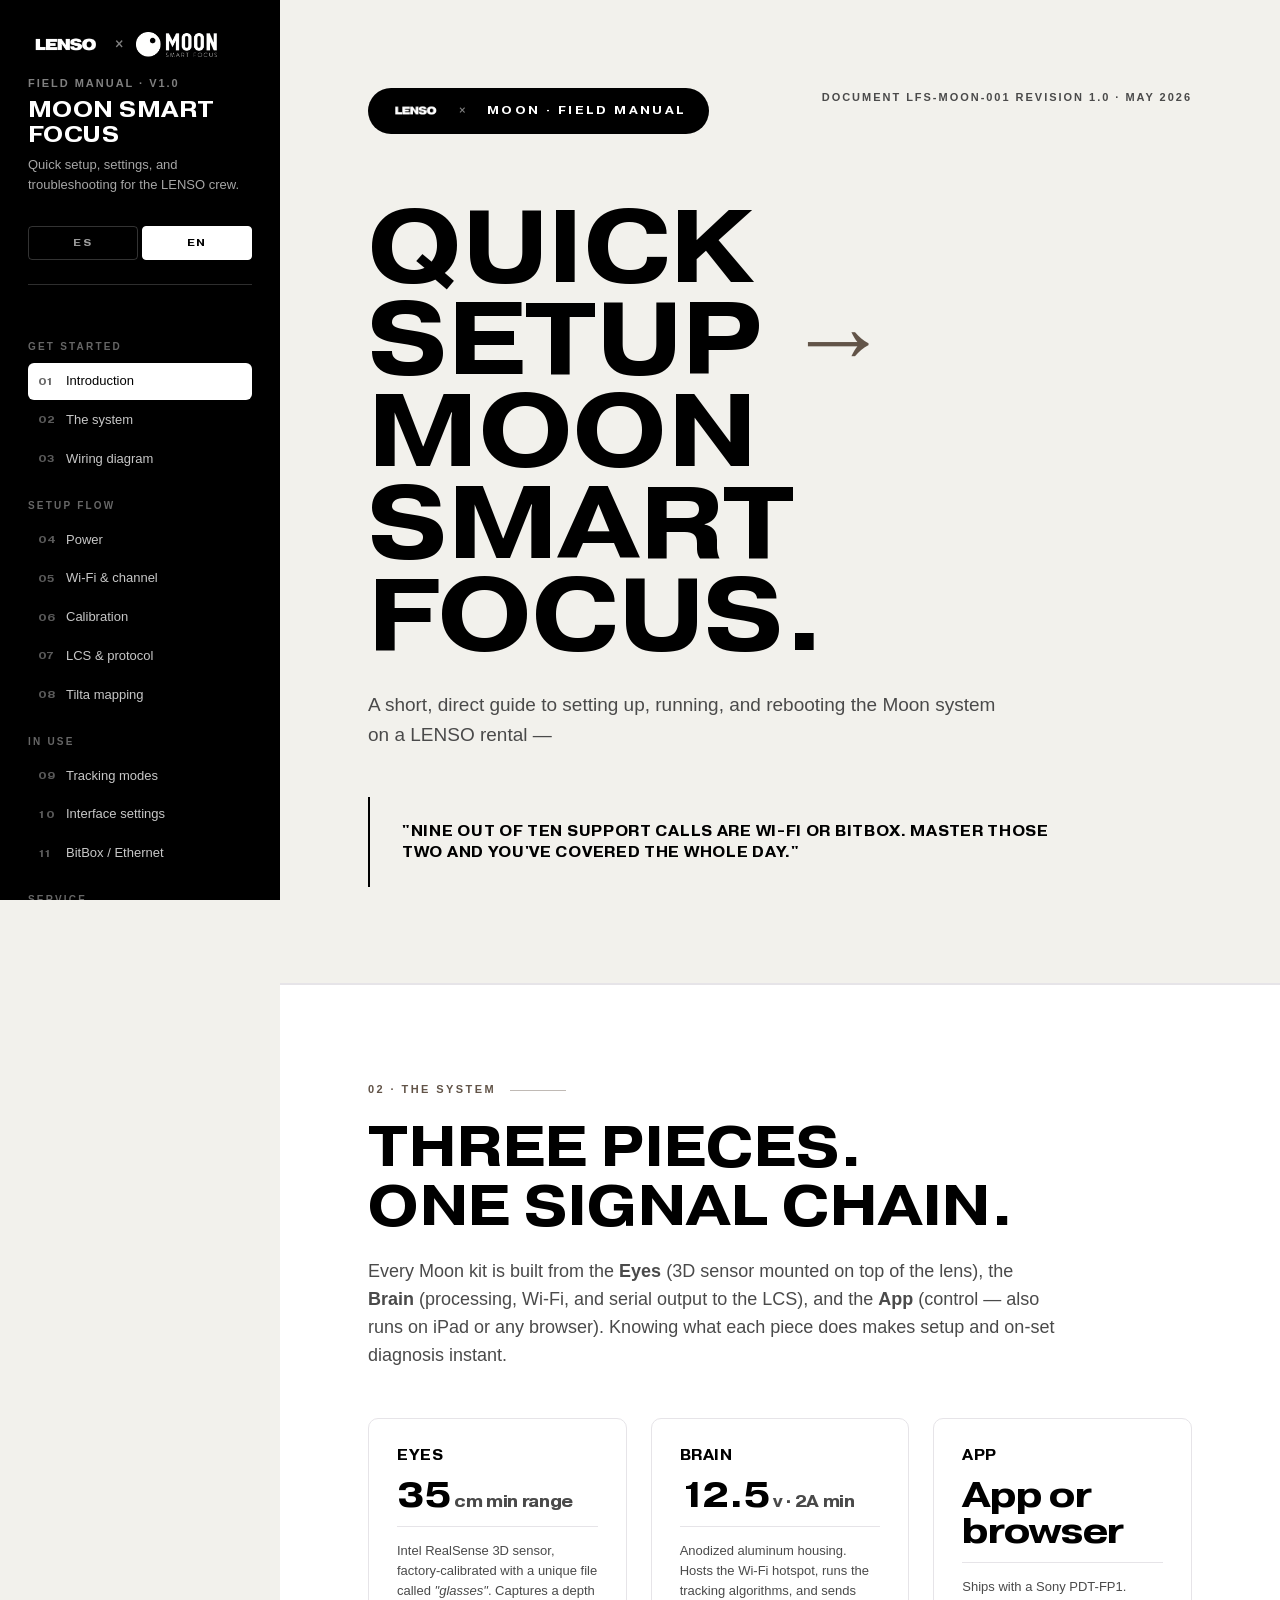
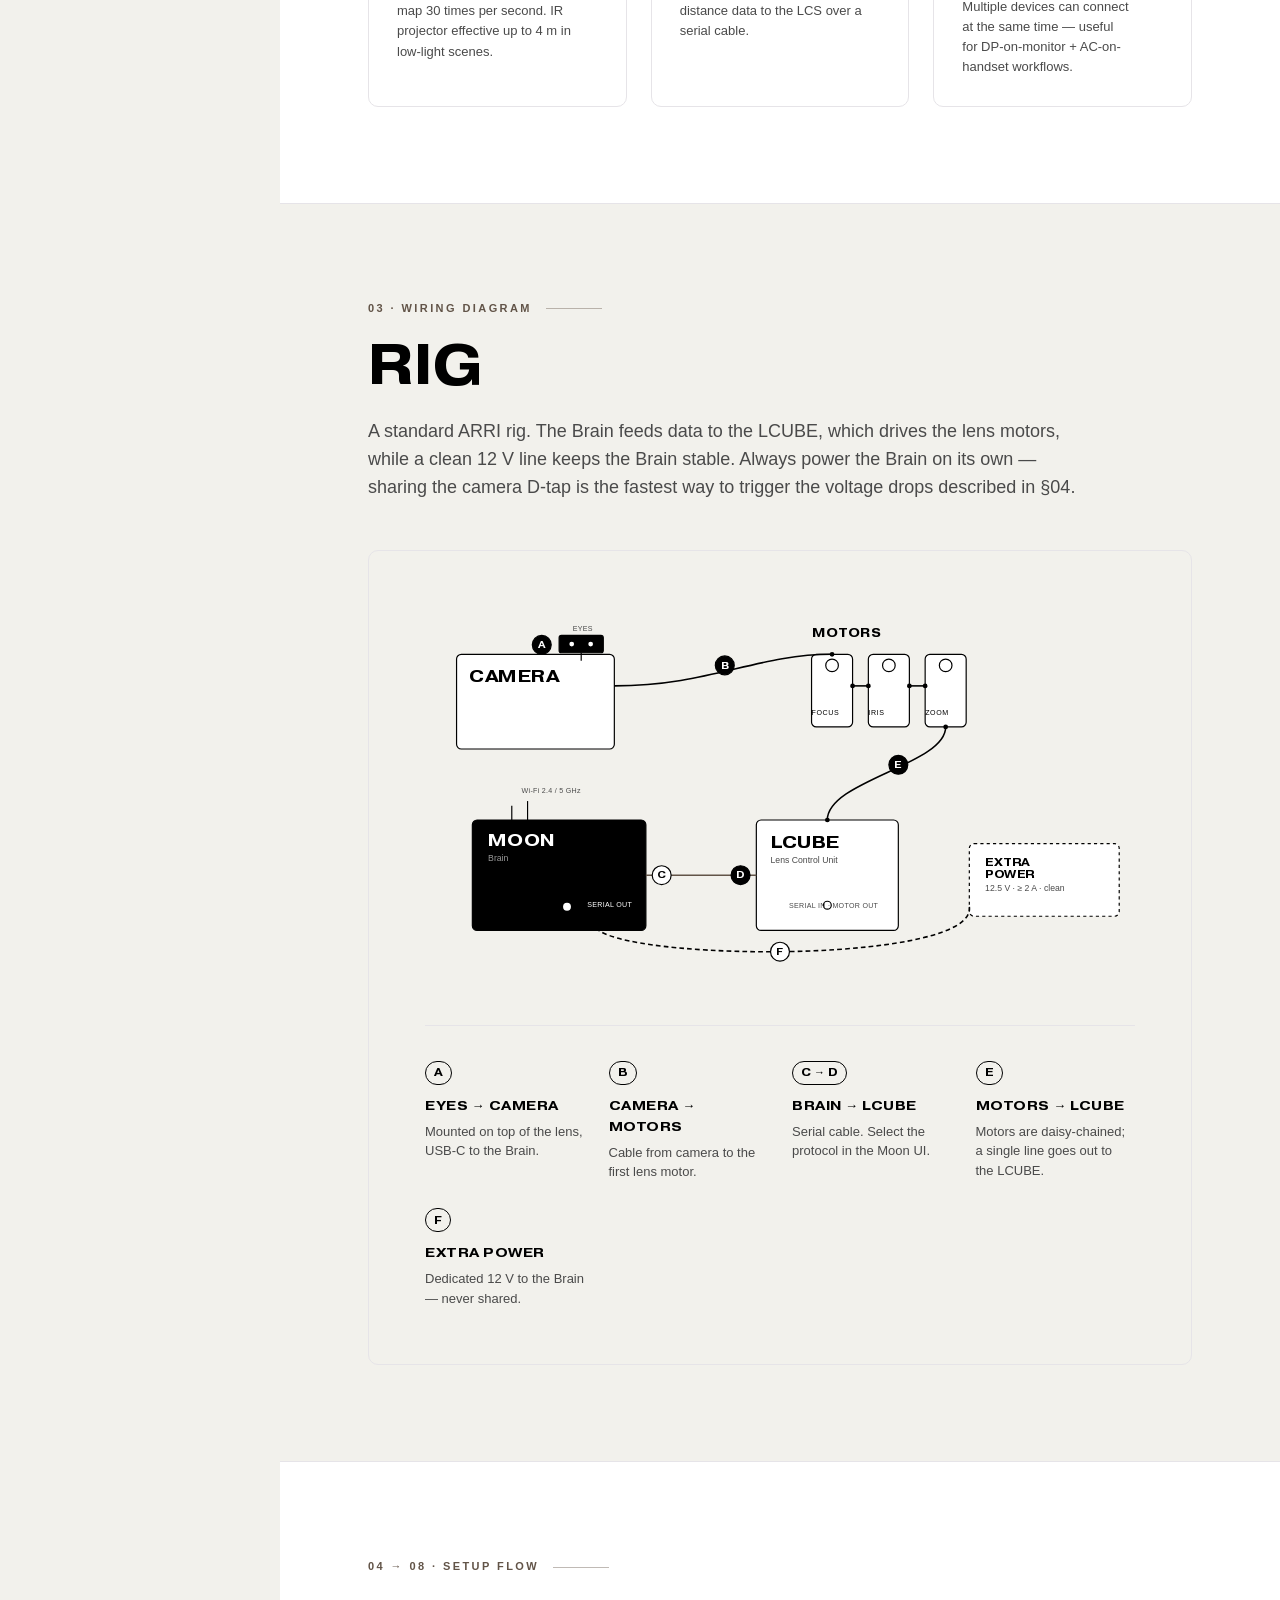
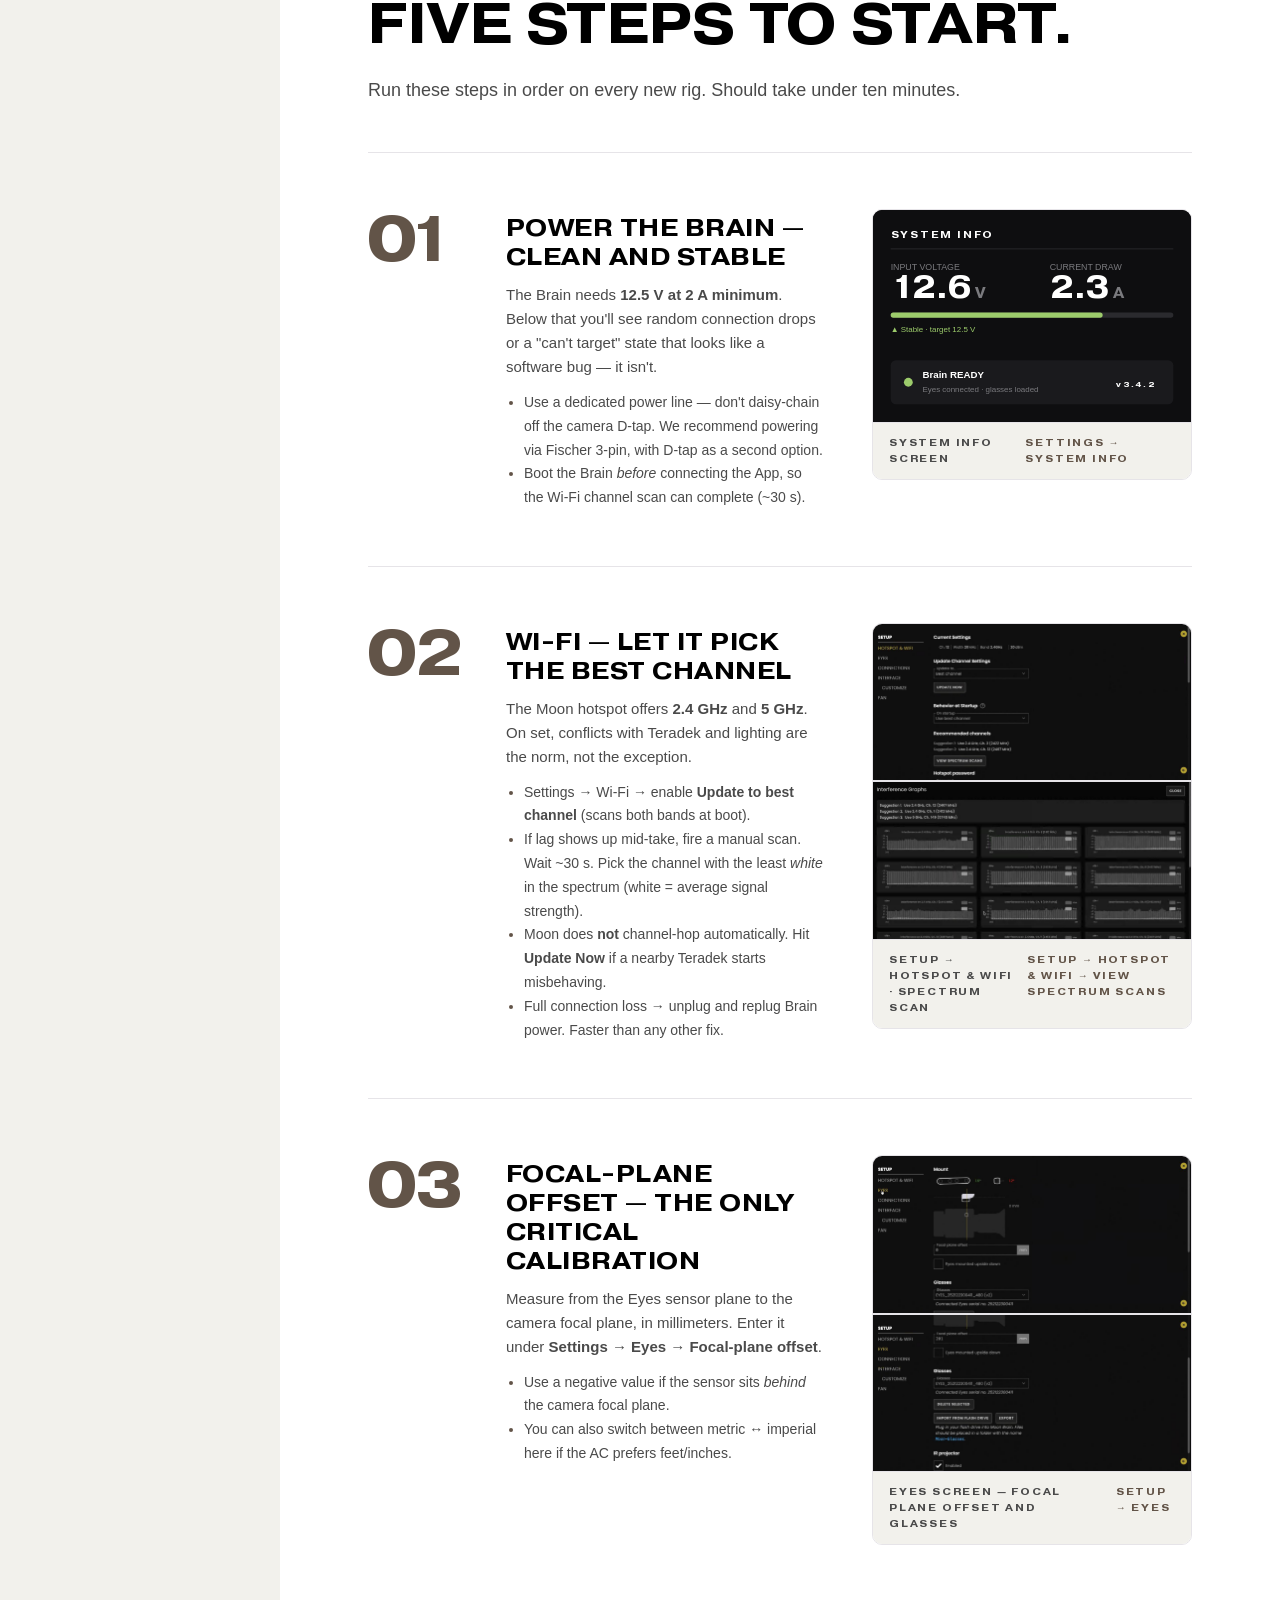
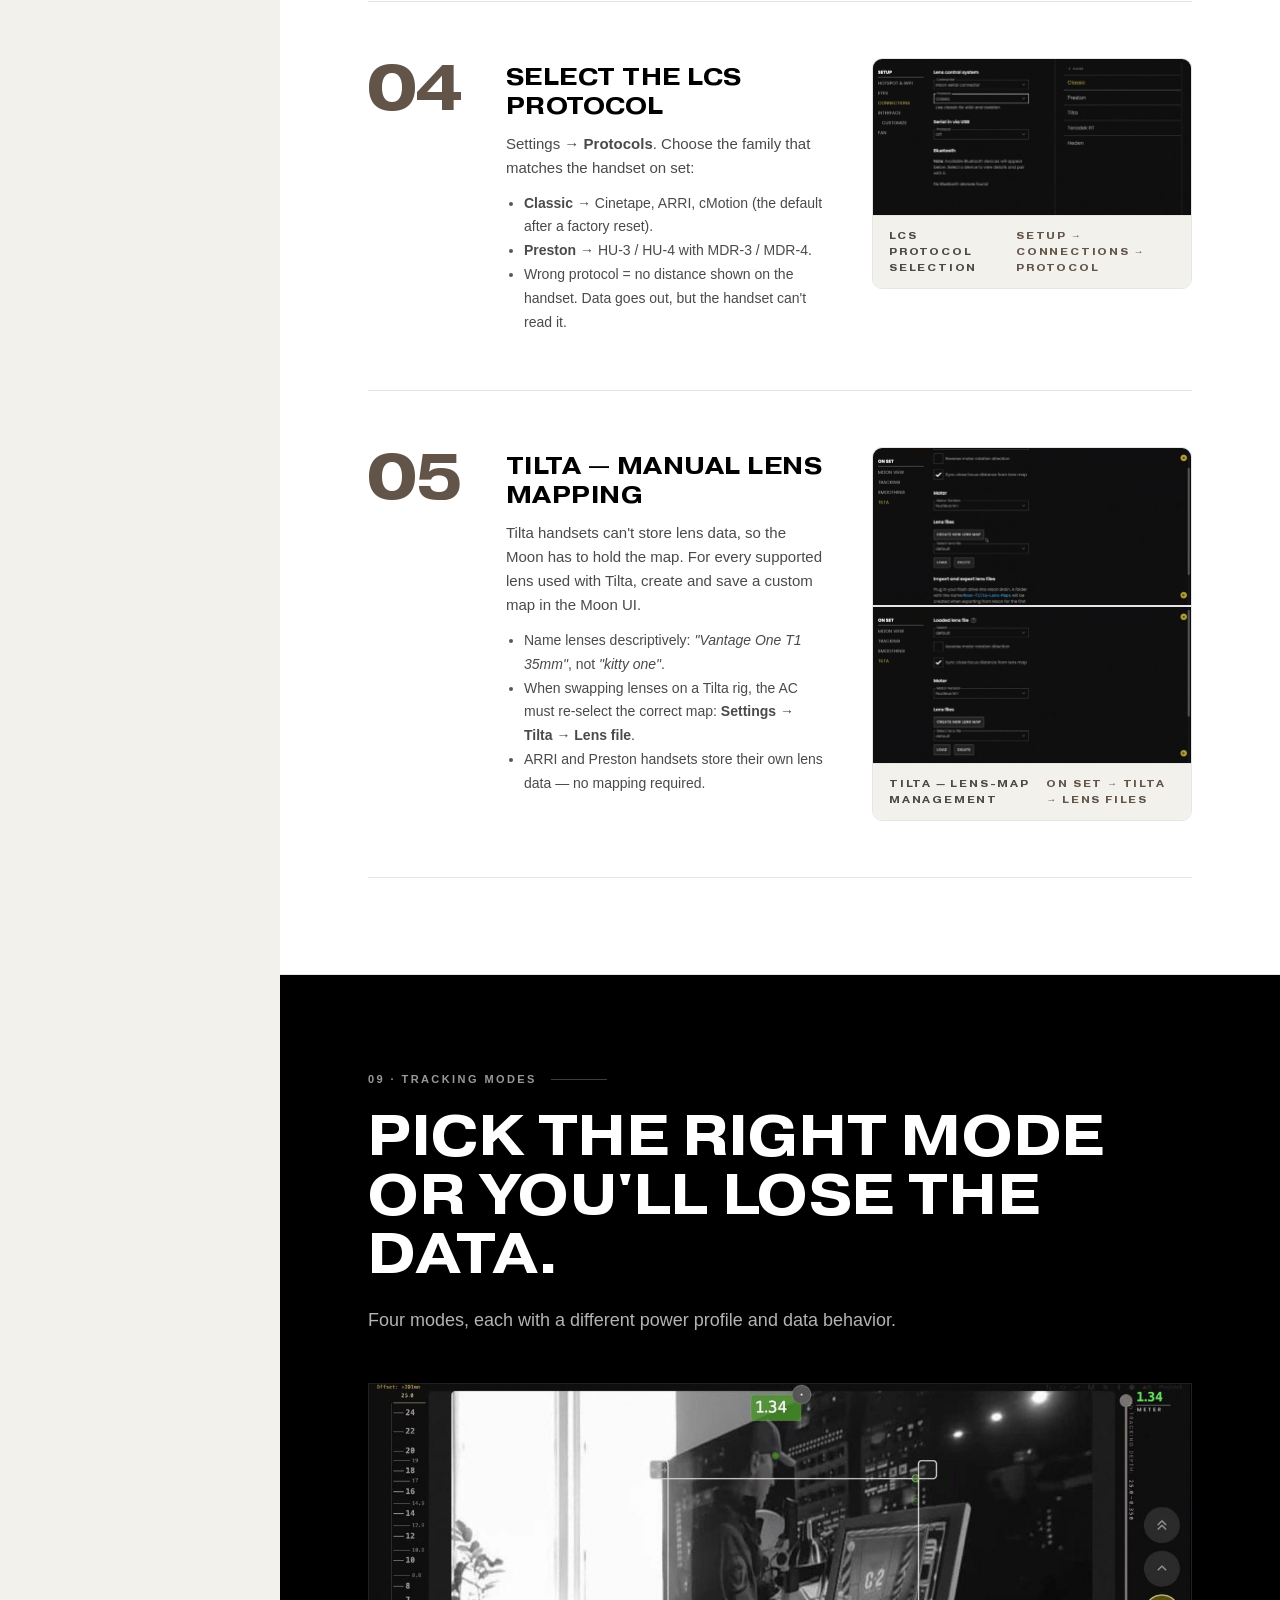
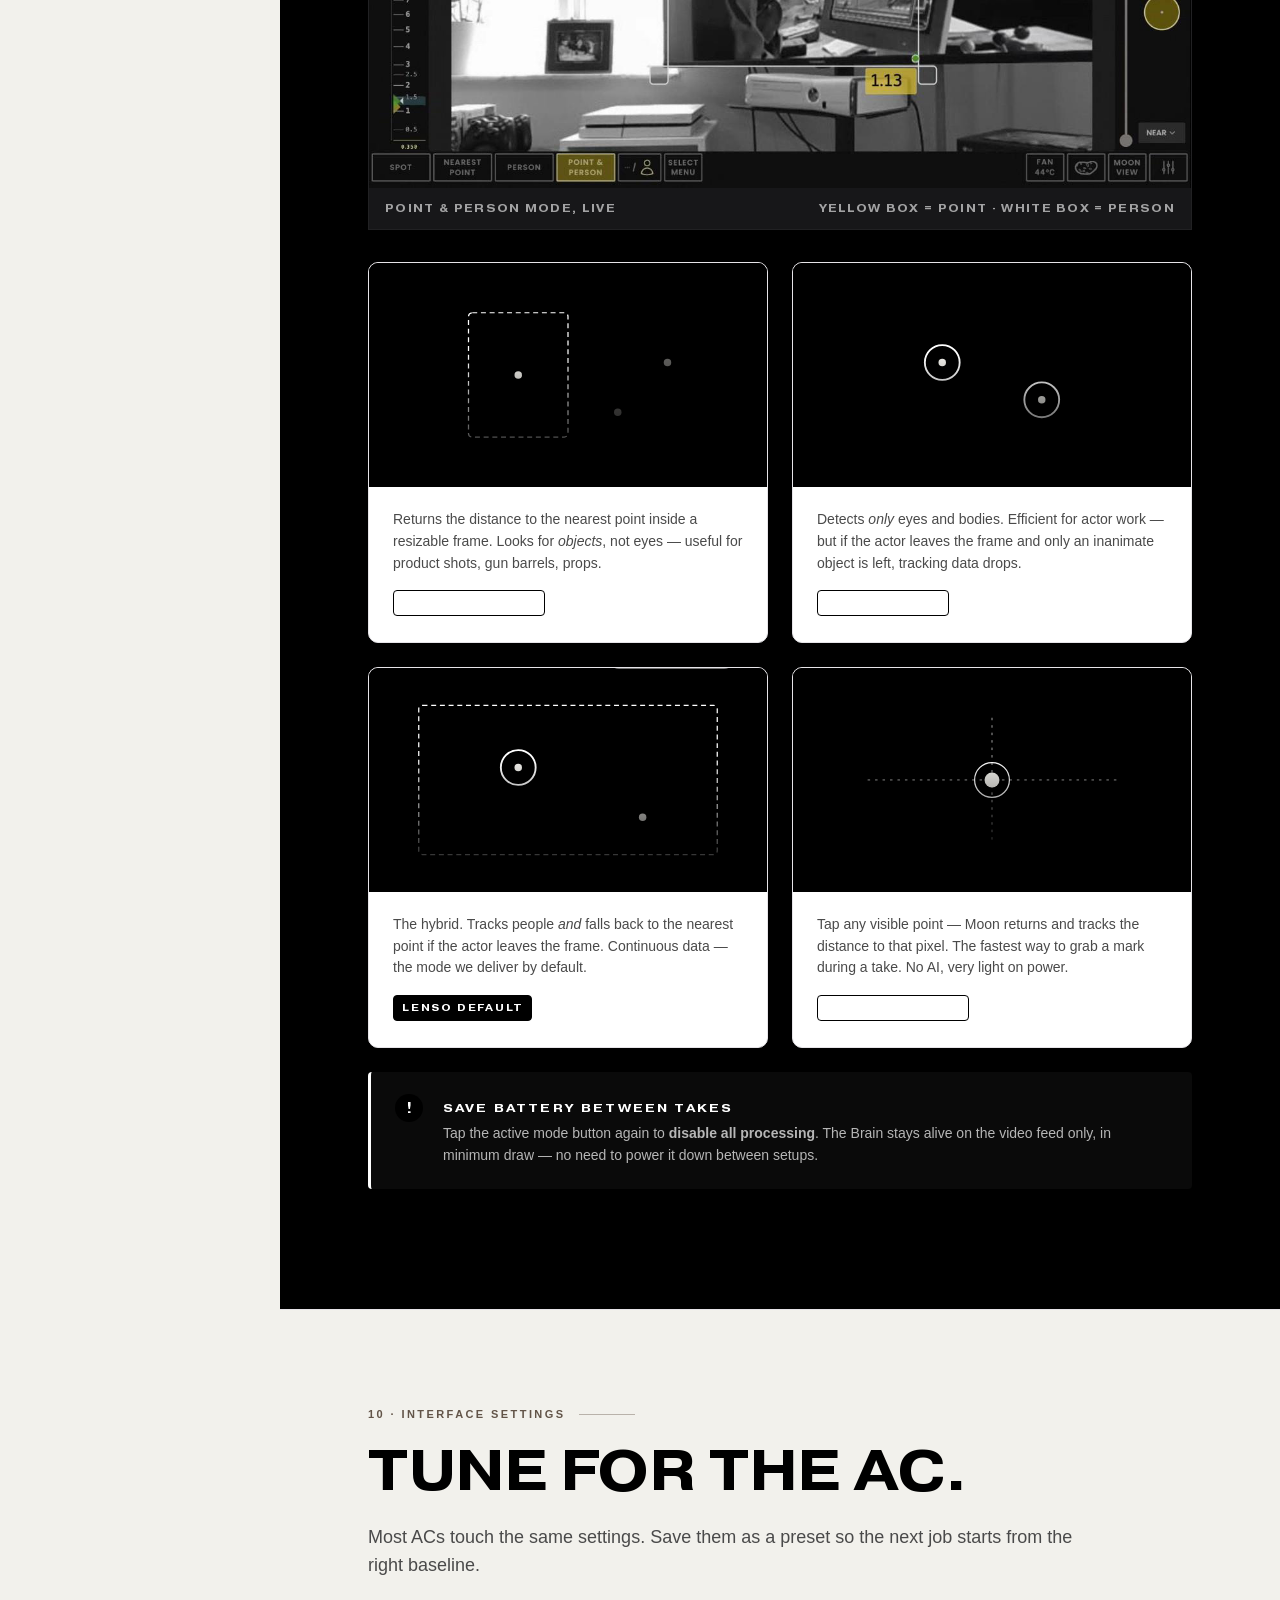
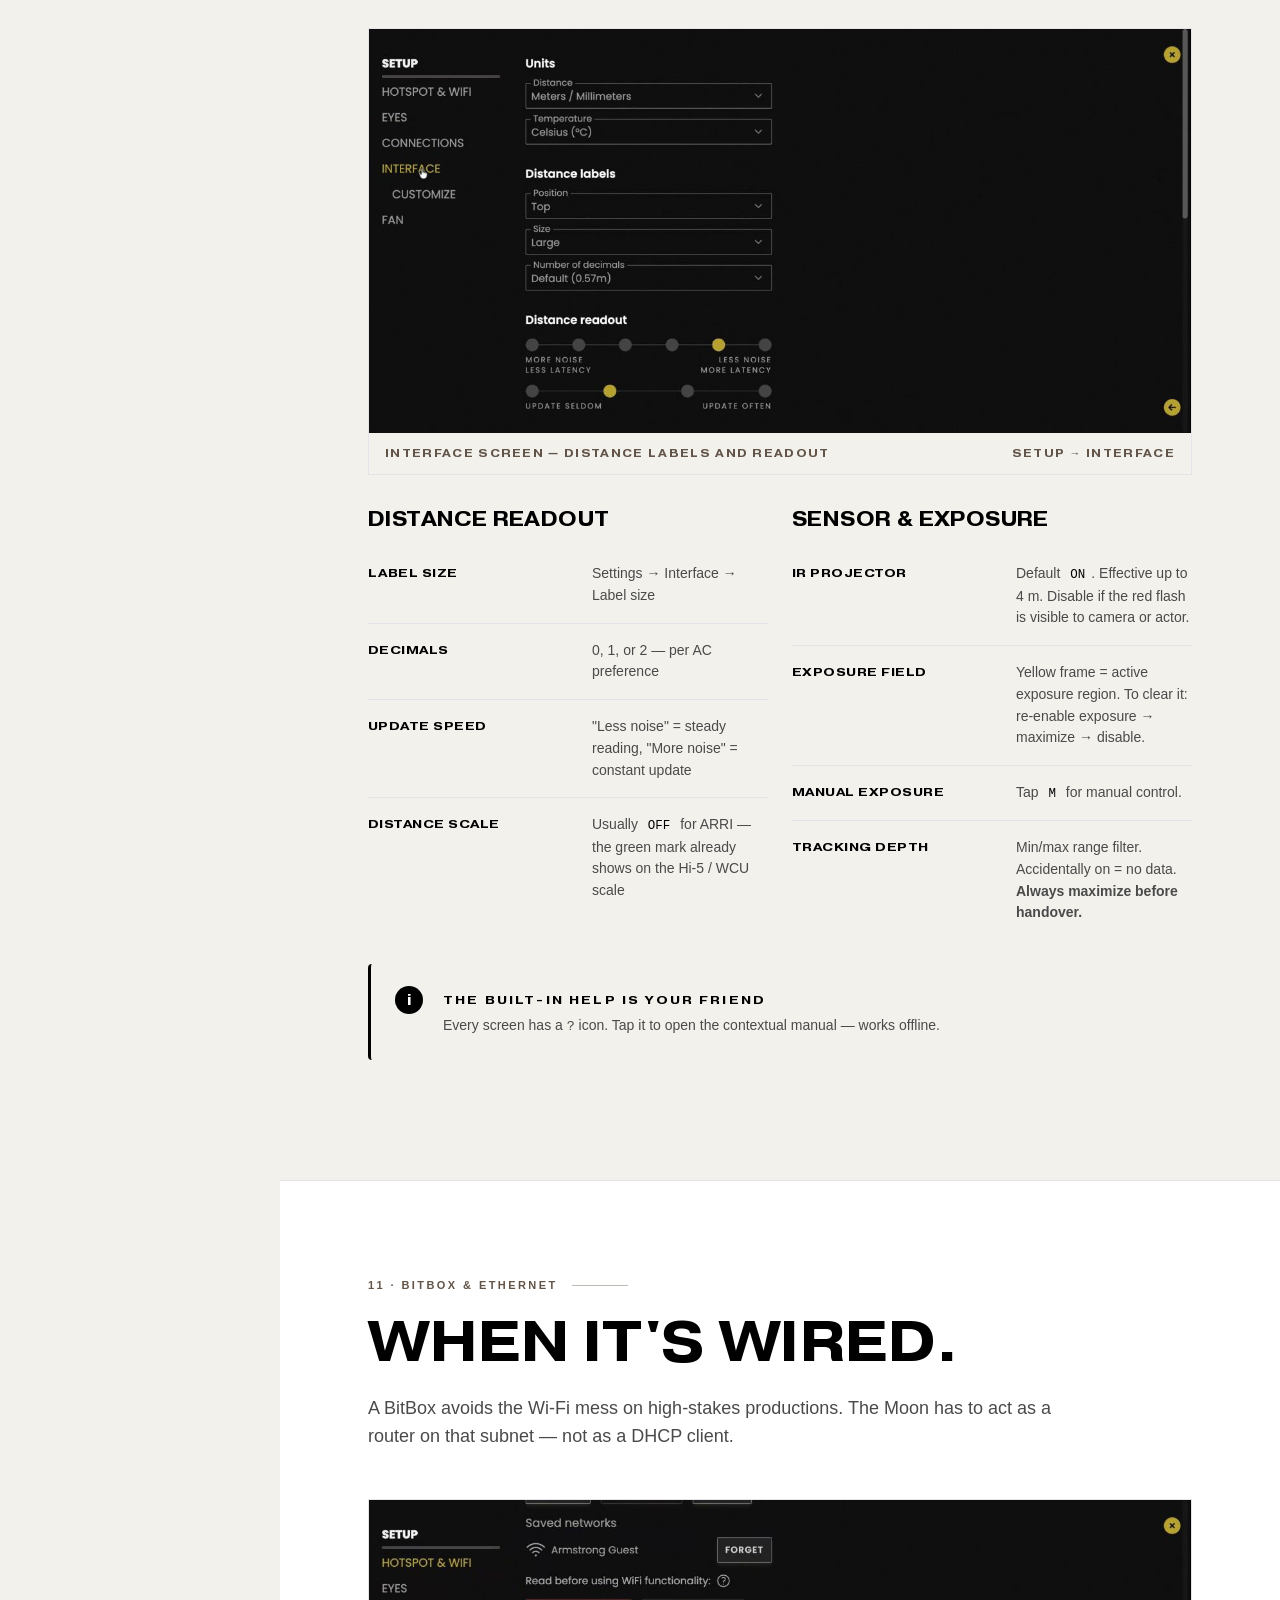
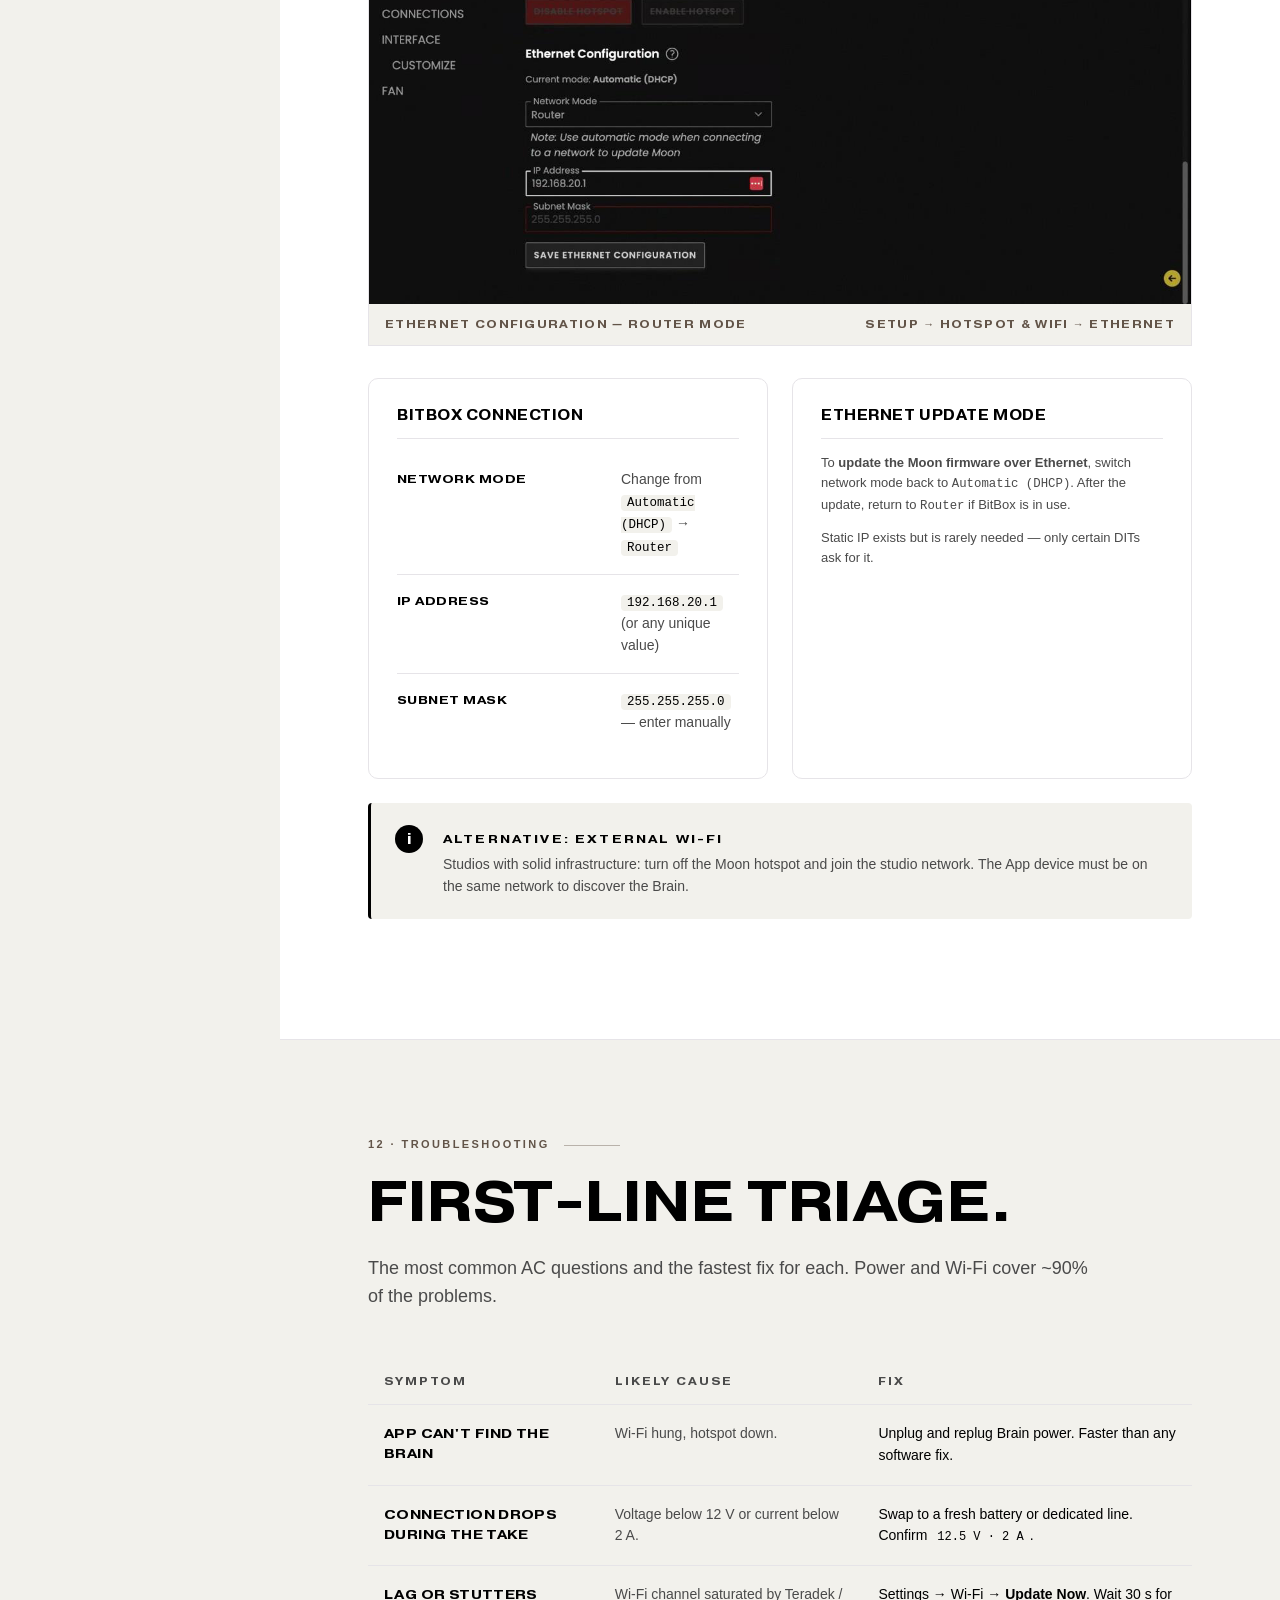
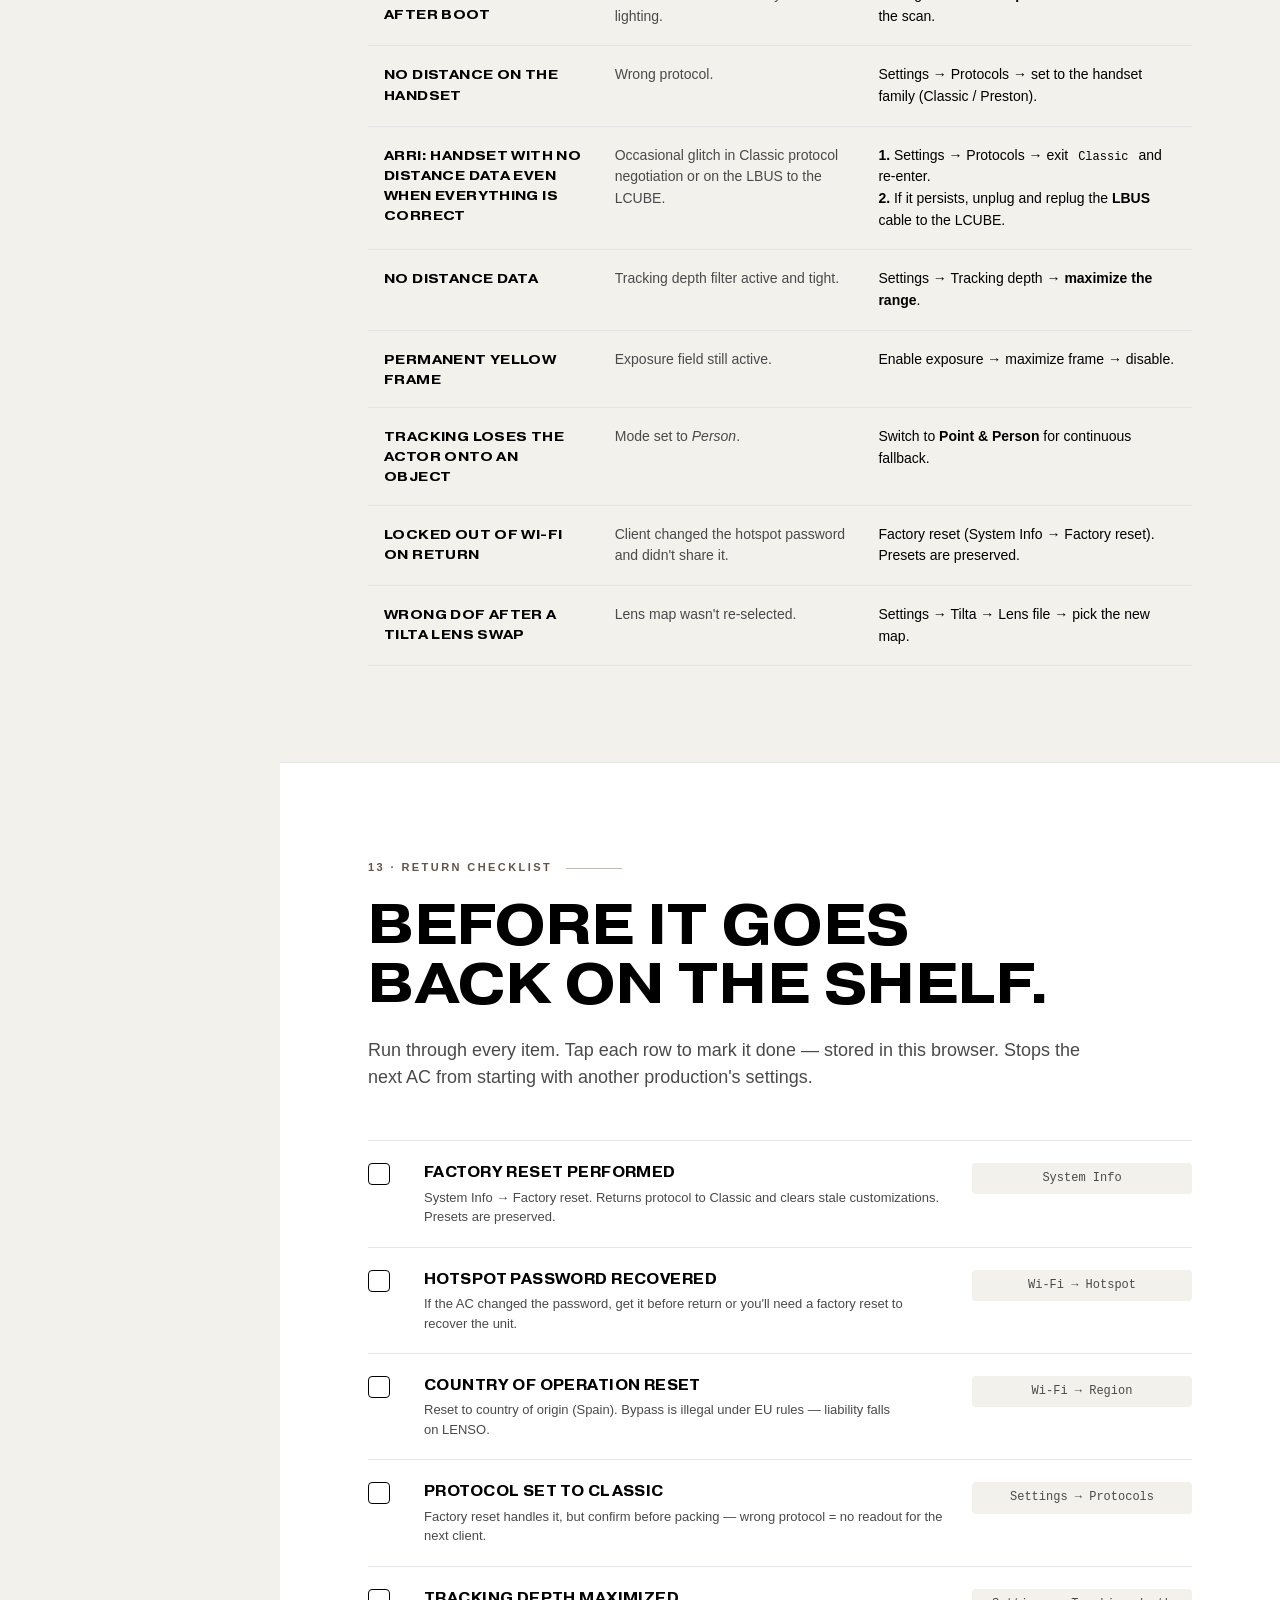
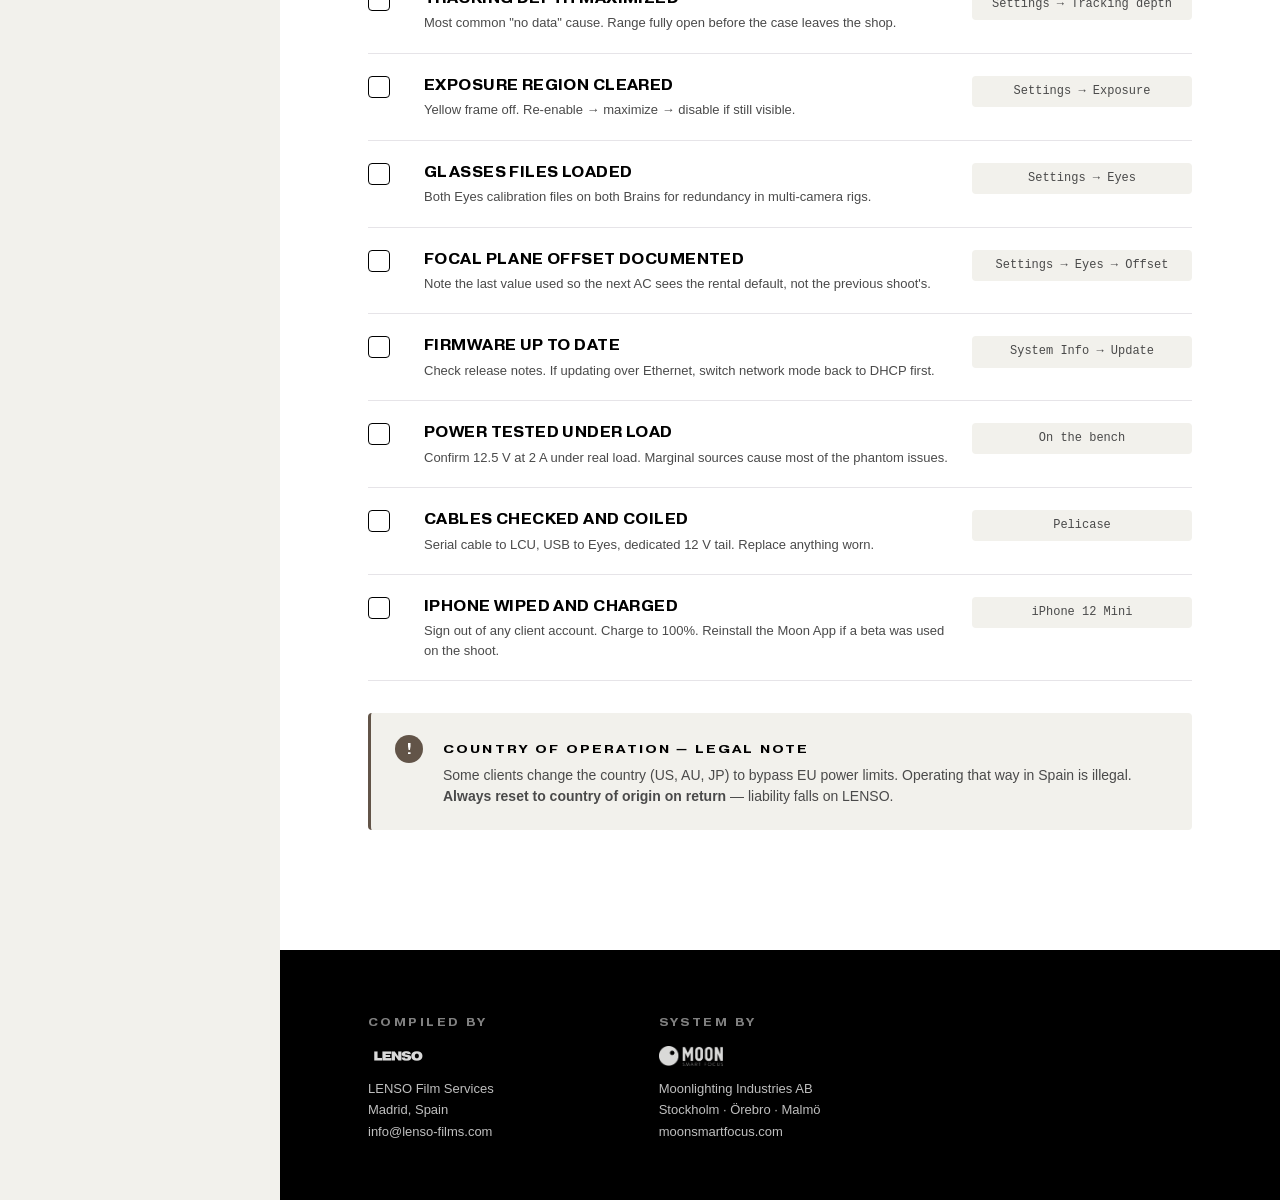
==== commit c10796cf: "Mobile responsiveness fixes - Force diagram SVG to 100% width on screen (was overflowing horizontall" ====
--- a/en/index.html
+++ b/en/index.html
@@ -479,7 +479,6 @@
               <circle cx="120" cy="80" r="3" fill="#F2F1EC"/>
               <circle cx="200" cy="110" r="14" fill="none" stroke="#fff" stroke-width="1.5"/>
               <circle cx="200" cy="110" r="3" fill="#F2F1EC"/>
-              <text x="14" y="170" fill="#fff" font-family="Inter" font-size="10">Eyes only</text>
             </svg>
             <h4>Person</h4>
           </div>
--- a/manual.css
+++ b/manual.css
@@ -7,7 +7,7 @@
 @import url("./assets/lenso.css");
 
 * { box-sizing: border-box; }
-html, body { margin: 0; padding: 0; }
+html, body { margin: 0; padding: 0; overflow-x: hidden; }
 body {
   background: var(--color-cream);
   color: var(--color-black);
@@ -359,7 +359,7 @@
   padding: 56px;
   position: relative;
 }
-.diagram svg { width: 100%; height: auto; display: block; }
+.diagram svg { width: 100% !important; height: auto !important; max-width: 100%; display: block; }
 
 /* Editable in-SVG labels (foreignObject) */
 .svg-label {
@@ -946,14 +946,17 @@
    ============================================================ */
 @media (max-width: 640px) {
   .hero { padding: 40px 20px 56px; }
+  .hero__title { font-size: clamp(36px, 11vw, 64px) !important; word-break: break-word; }
   section.band, .colophon { padding: 48px 20px; }
   .grid-2, .grid-3 { grid-template-columns: 1fr; }
   .step {
-    grid-template-columns: 48px 1fr;
-    gap: 16px;
+    grid-template-columns: 56px 1fr;
+    gap: 20px;
     padding: 32px 0;
   }
-  .step__num { font-size: 44px; }
+  .step__num { font-size: 36px; }
+  .step__body h3 { font-size: clamp(16px, 4.5vw, 22px); word-break: break-word; }
+  .section-h { word-break: break-word; }
   .hero__top { flex-direction: column; align-items: flex-start; }
   .hero__meta { text-align: left; }
   .diagram { padding: 20px; }
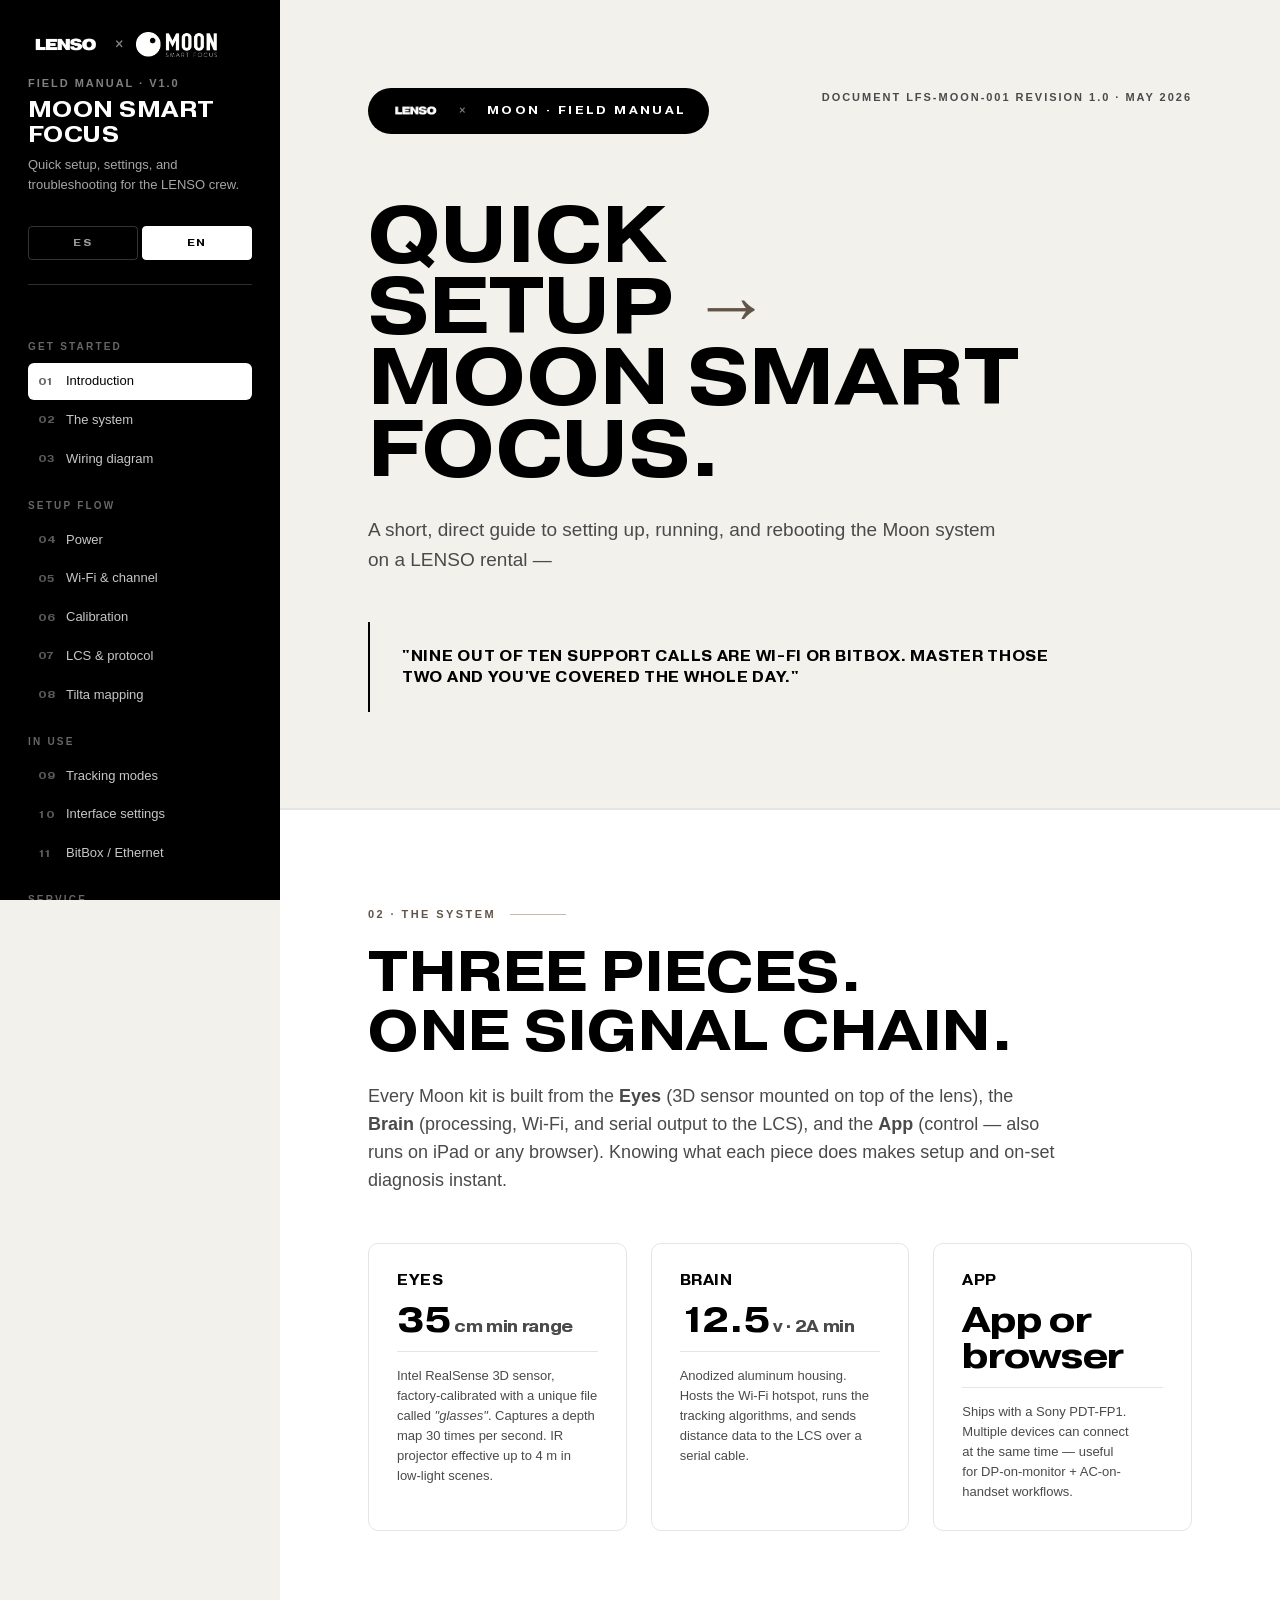
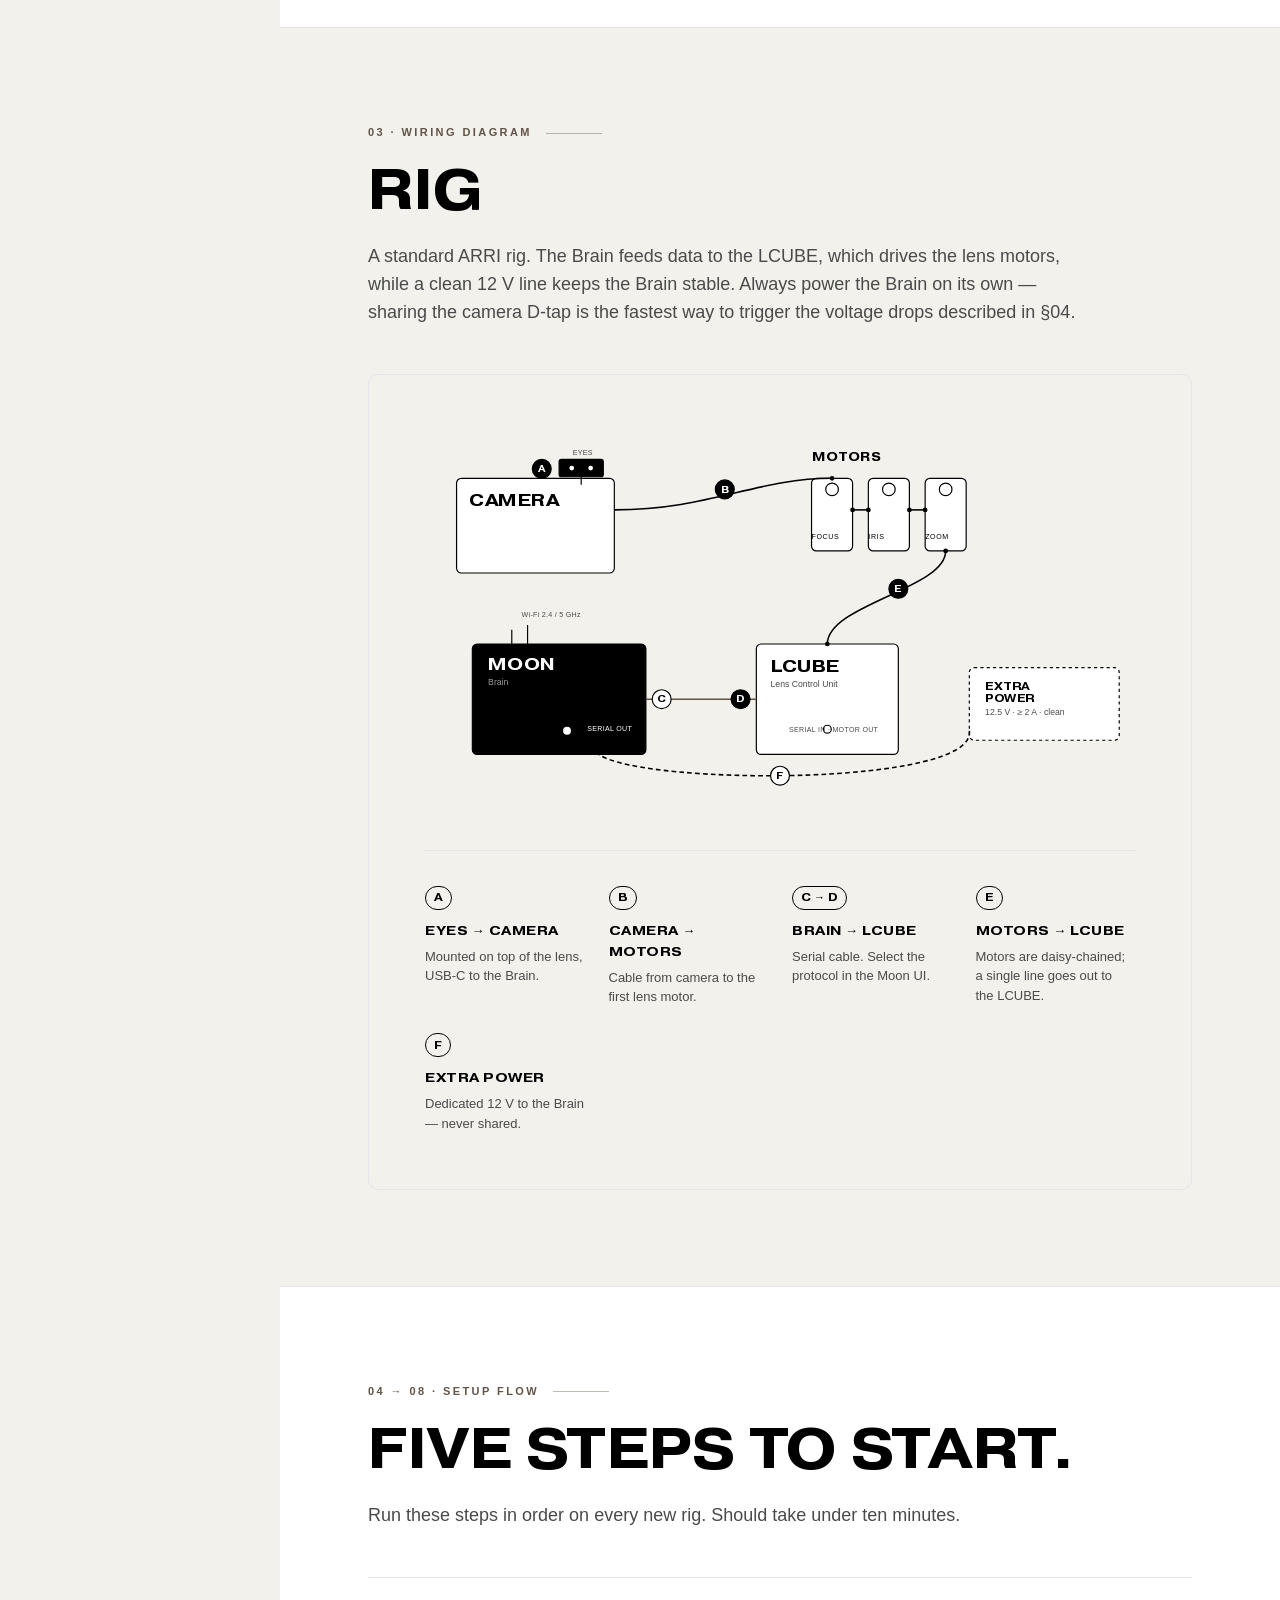
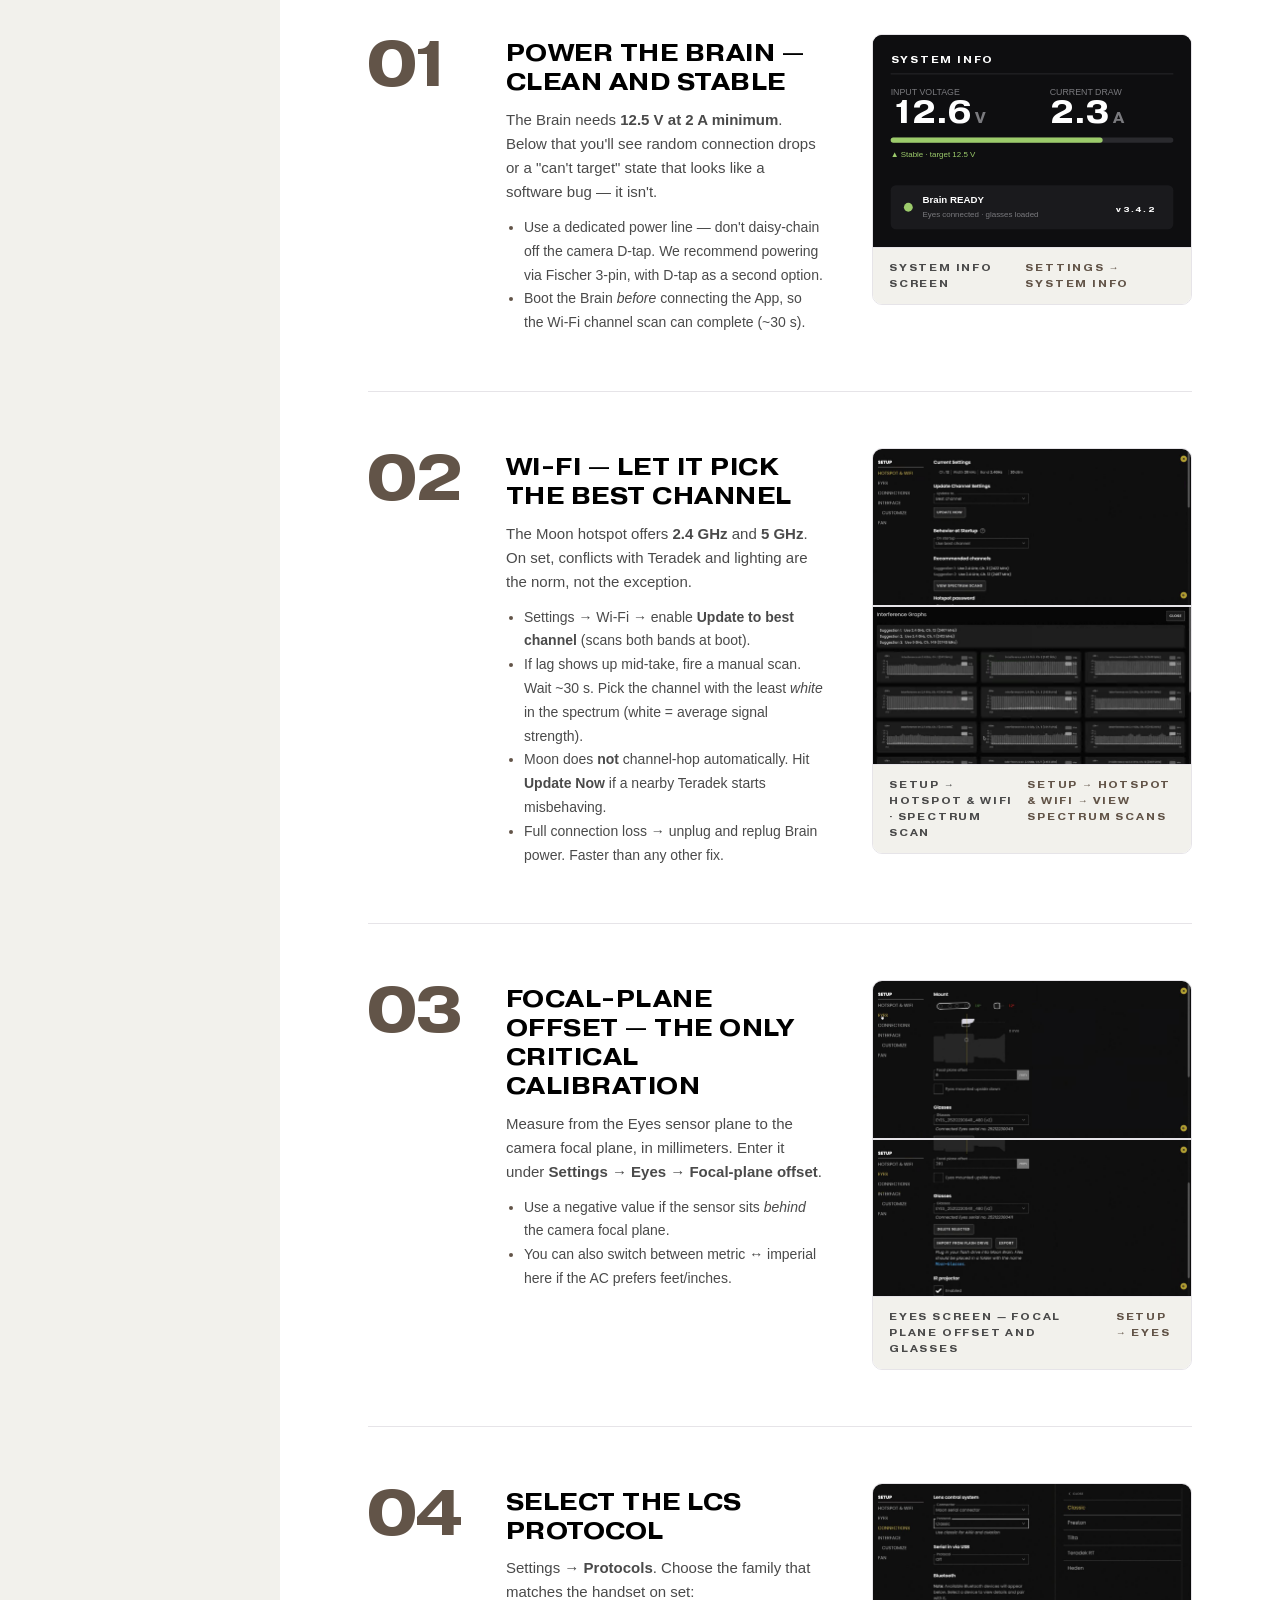
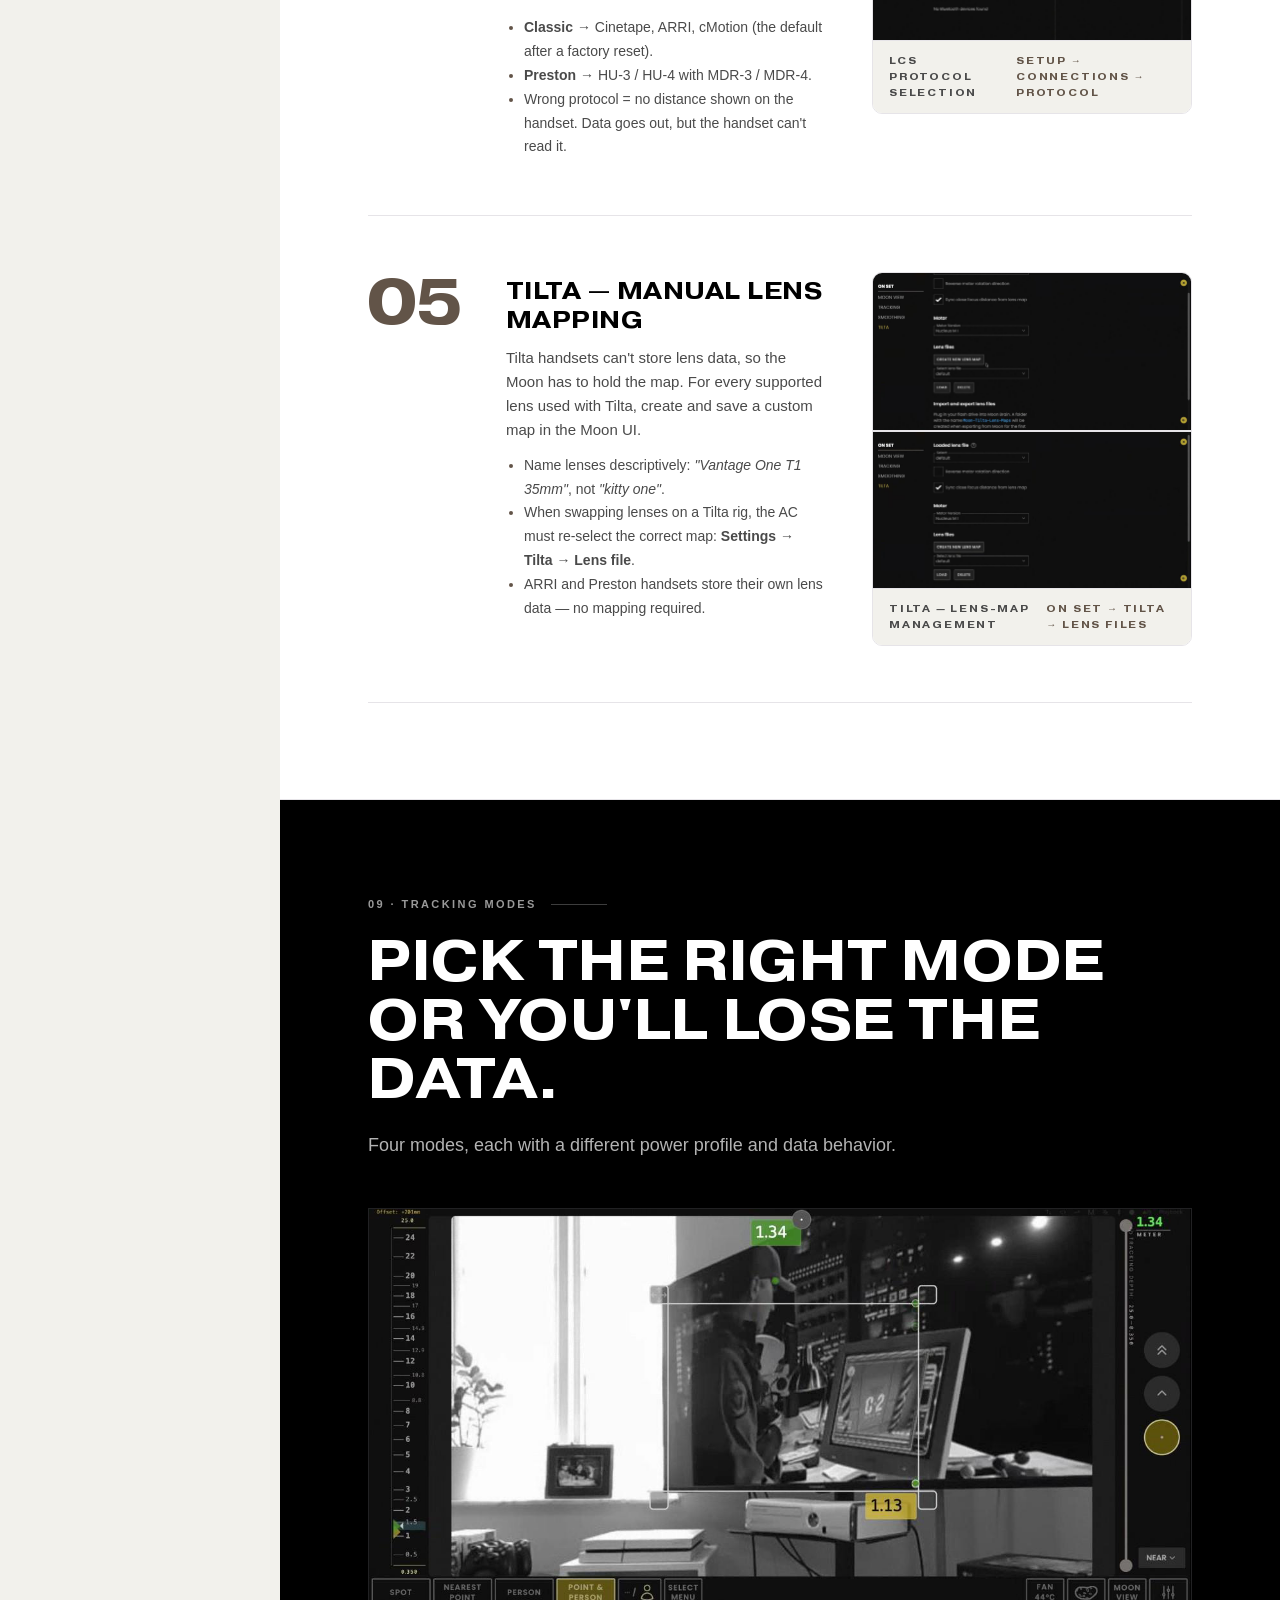
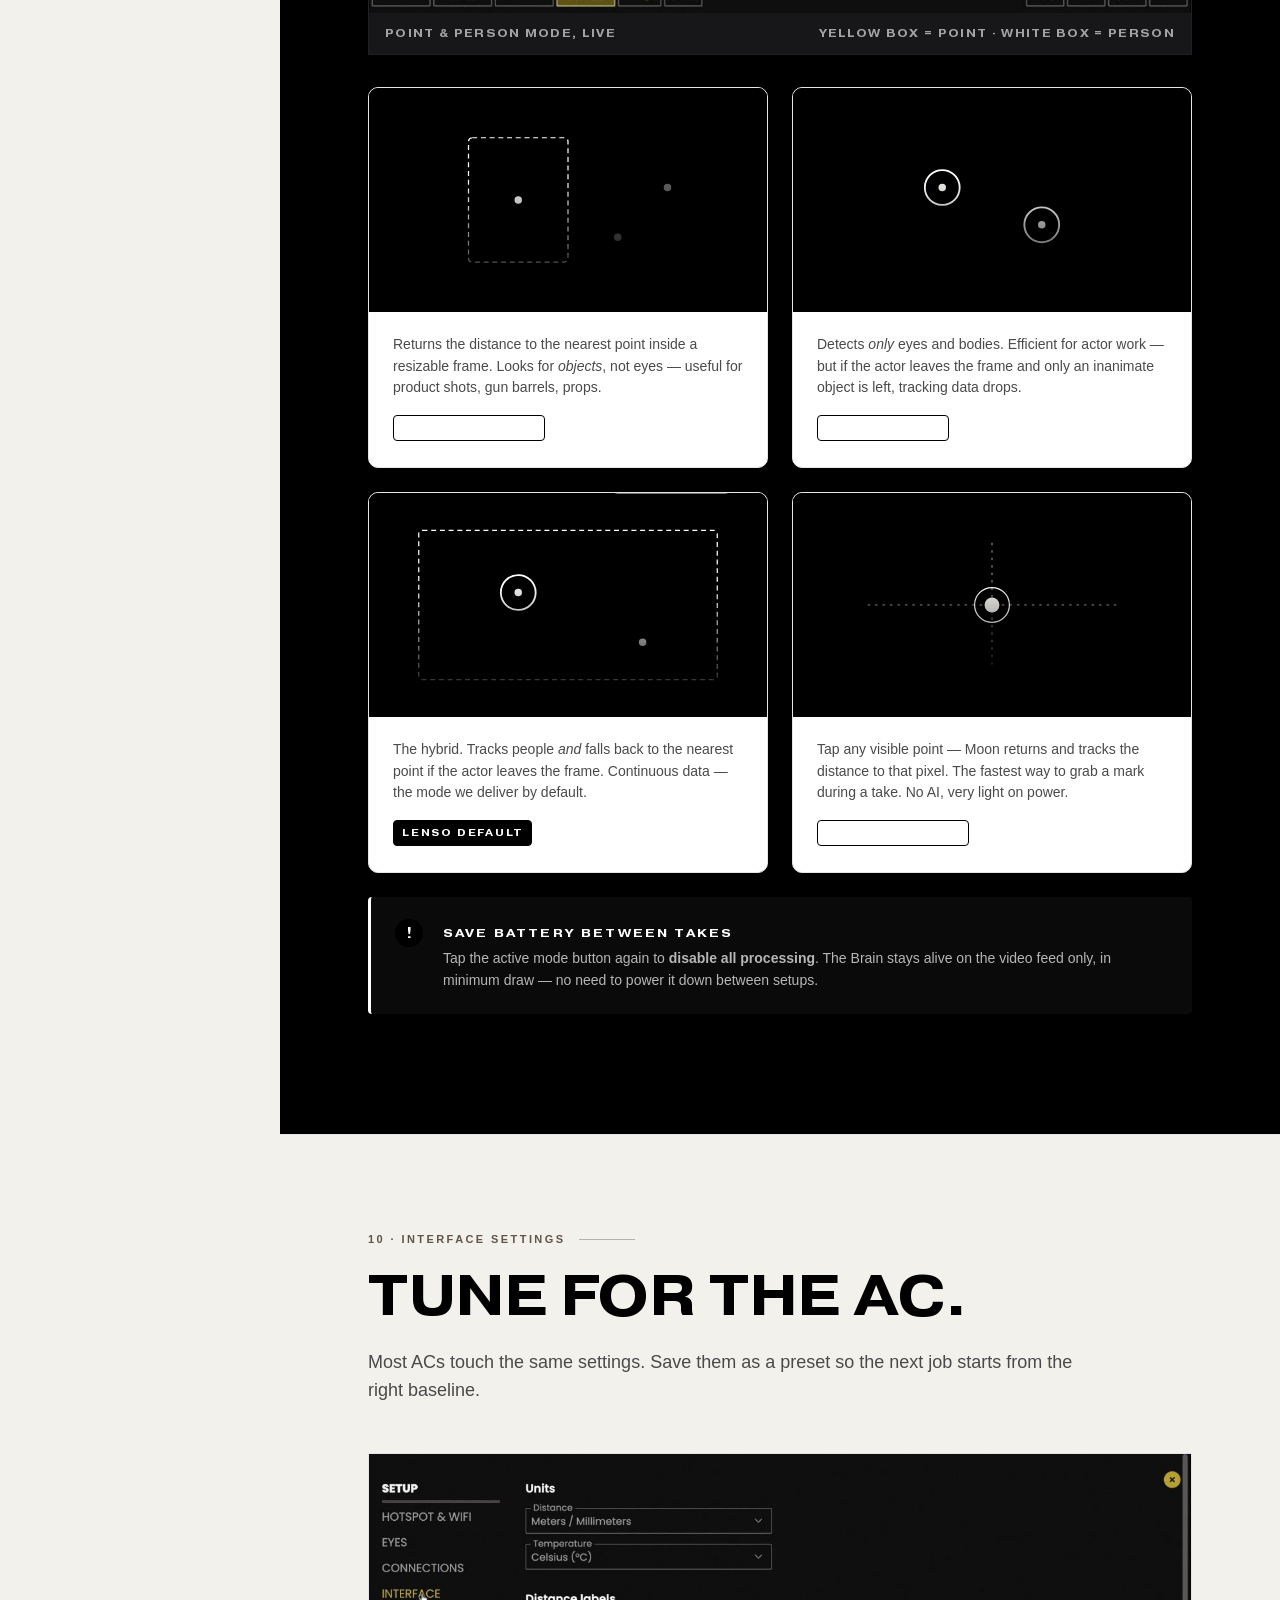
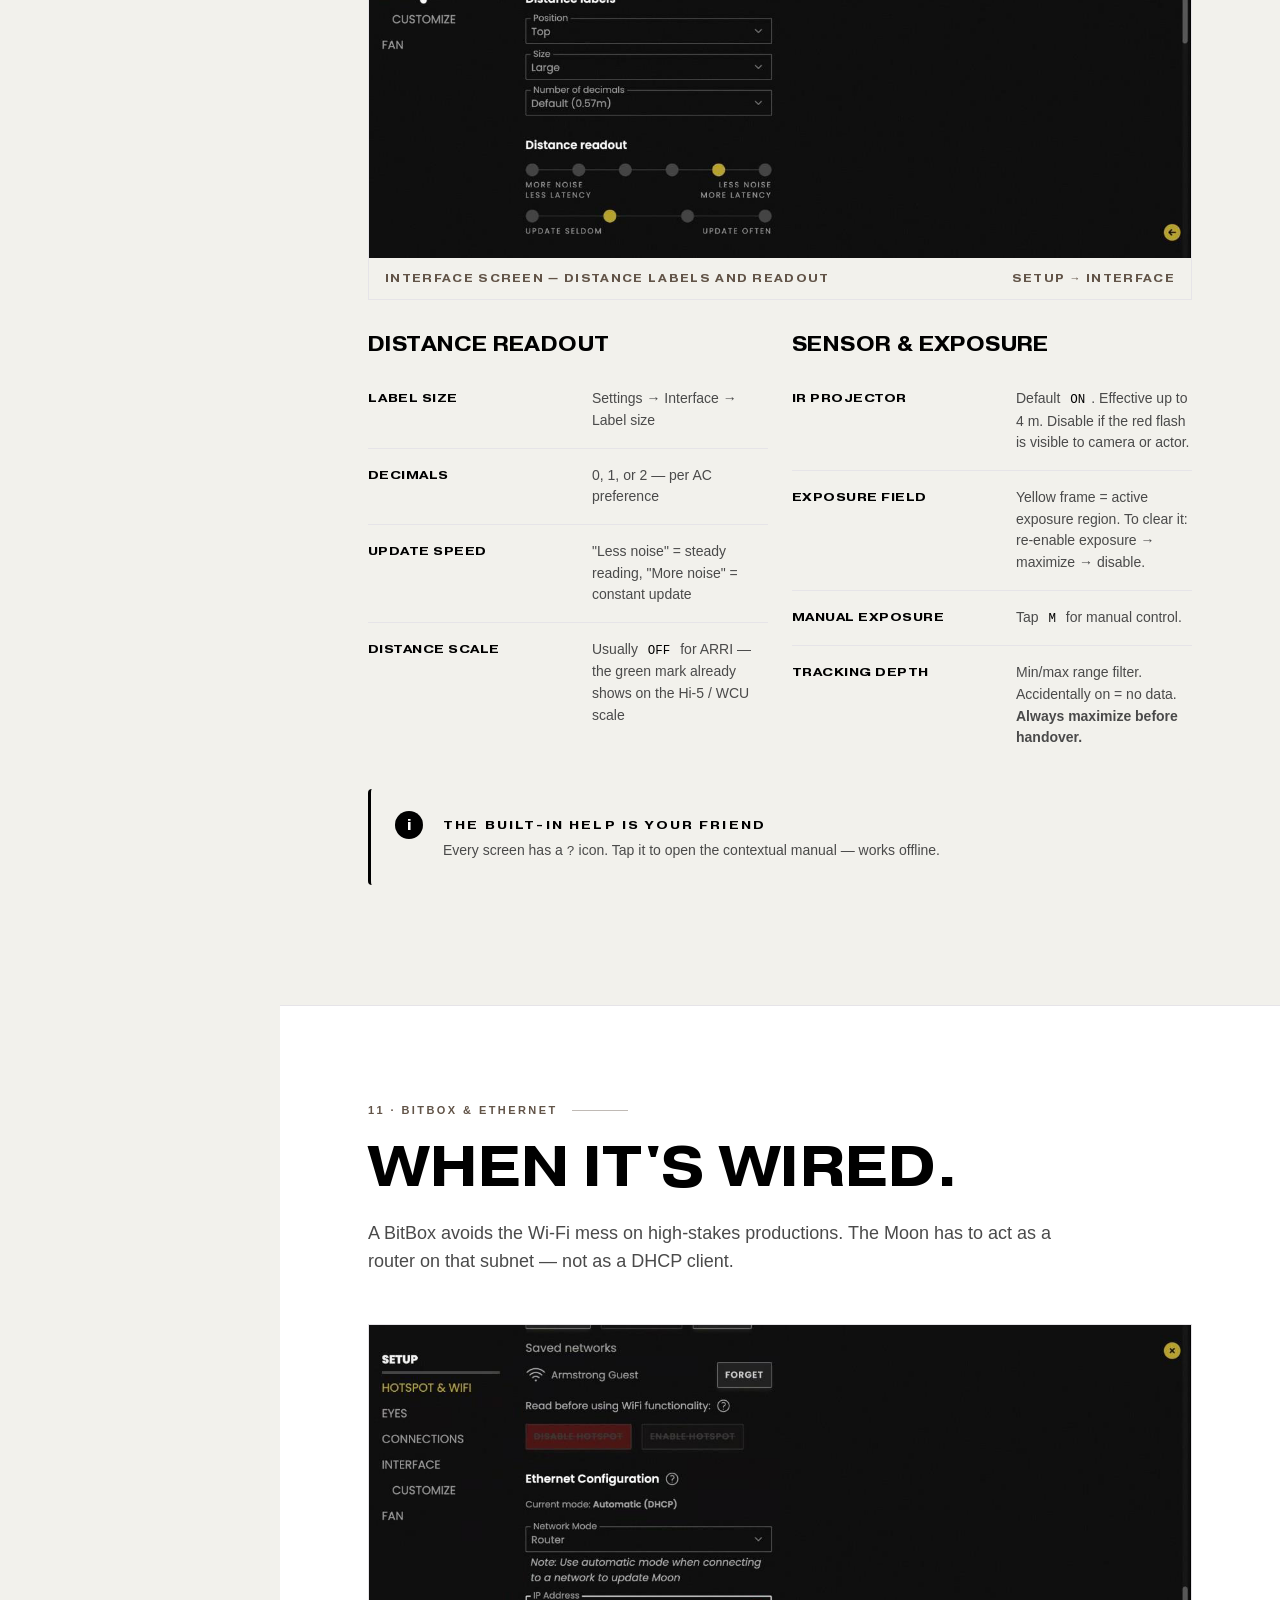
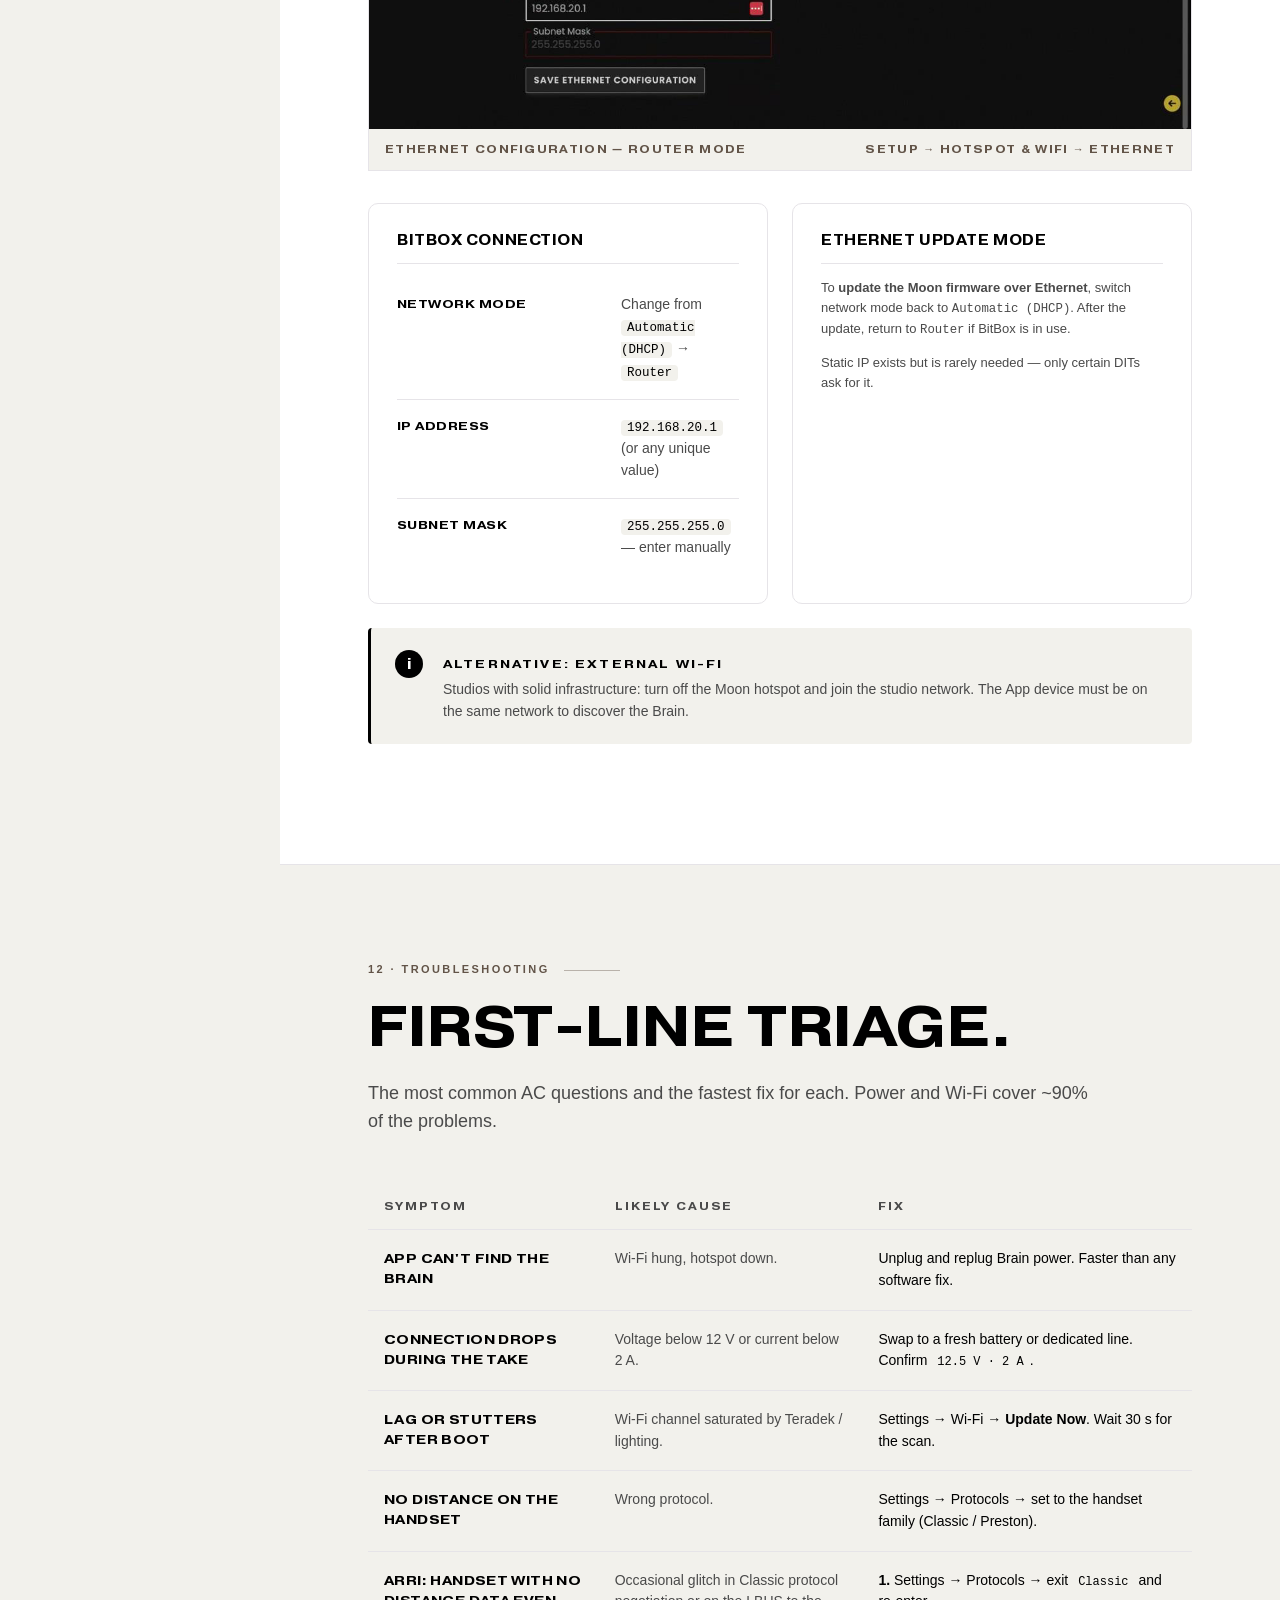
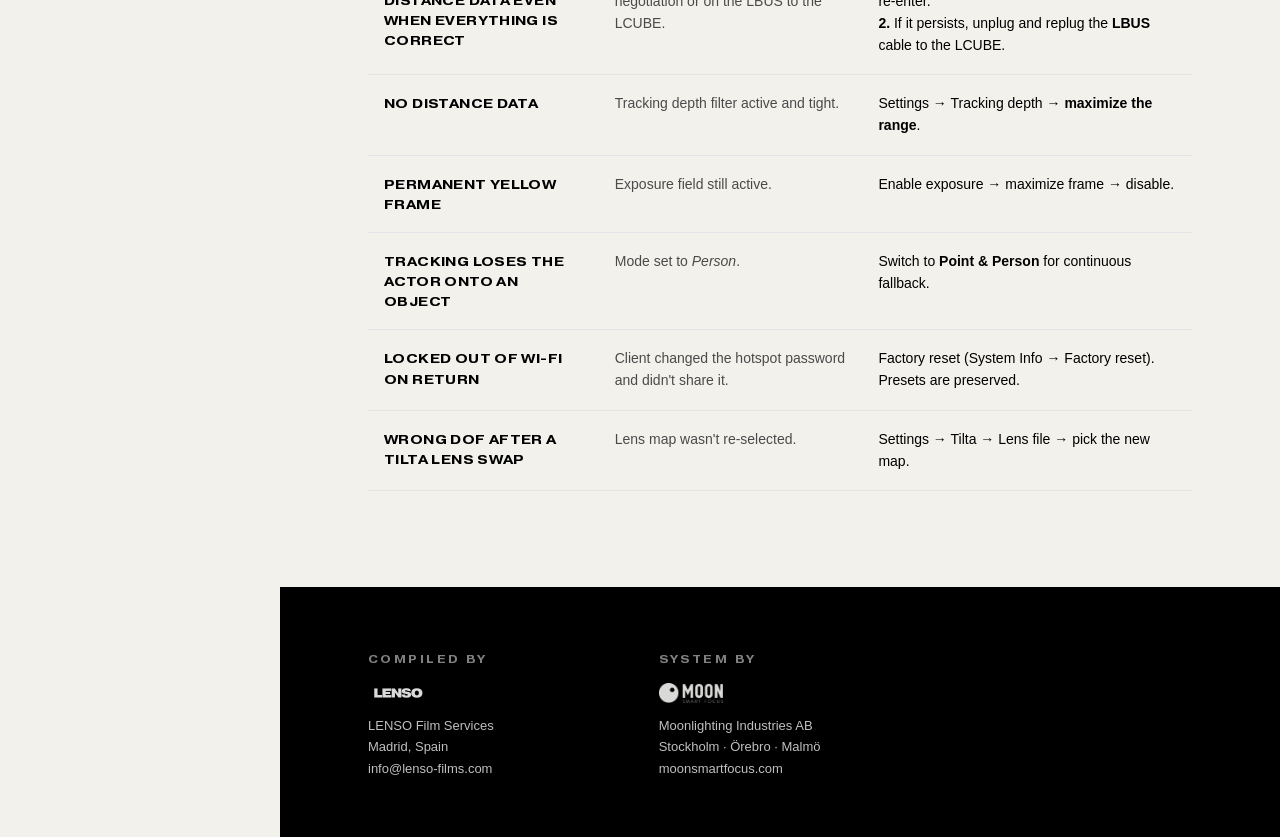
==== commit 461d7a1f: "Replace iPhone references with Sony PDT-FP1; hide section 13 from public website; cap hero font size" ====
--- a/en/index.html
+++ b/en/index.html
@@ -60,7 +60,7 @@
 
       <div class="nav__group">Service</div>
       <a href="#troubleshoot"><span class="num">12</span>Troubleshooting</a>
-      <a href="#return"><span class="num">13</span>Return checklist</a>
+      <a href="#return" class="is-warehouse"><span class="num">13</span>Return checklist</a>
     </nav>
 
     <div class="sidebar__actions">
@@ -683,8 +683,8 @@
       </div>
     </section>
 
-    <!-- RETURN CHECKLIST -->
-    <section class="band band--white" id="return">
+    <!-- RETURN CHECKLIST · warehouse-only -->
+    <section class="band band--white is-warehouse" id="return">
       <div class="eyebrow">13 · Return Checklist</div>
       <h2 class="section-h">Before it goes back on the shelf.</h2>
       <p class="lead">Run through every item. Tap each row to mark it done — stored in this browser. Stops the next AC from starting with another production's settings.</p>
@@ -728,6 +728,11 @@
 </div>
 
 <script>
+  // --- Warehouse mode (reveals section 13 when URL has ?warehouse=1) ---
+  if (new URLSearchParams(location.search).get('warehouse') === '1') {
+    document.body.classList.add('warehouse-mode');
+  }
+
   // --- Mobile sidebar toggle ---
   const navToggle = document.getElementById('navToggle');
   const sidebar = document.getElementById('sidebar');
@@ -779,7 +784,7 @@
     { id: 'fw',   title: 'Firmware up to date',             desc: 'Check release notes. If updating over Ethernet, switch network mode back to DHCP first.', where: 'System Info → Update' },
     { id: 'pn',   title: 'Power tested under load',         desc: 'Confirm 12.5 V at 2 A under real load. Marginal sources cause most of the phantom issues.', where: 'On the bench' },
     { id: 'cb',   title: 'Cables checked and coiled',       desc: 'Serial cable to LCU, USB to Eyes, dedicated 12 V tail. Replace anything worn.', where: 'Pelicase' },
-    { id: 'ip',   title: 'iPhone wiped and charged',        desc: 'Sign out of any client account. Charge to 100%. Reinstall the Moon App if a beta was used on the shoot.', where: 'iPhone 12 Mini' },
+    { id: 'sn',   title: 'Sony PDT-FP1 wiped and charged',  desc: 'Sign out of any client account. Charge to 100%. Reinstall the Moon App if a beta was used on the shoot.', where: 'Sony PDT-FP1' },
   ];
 
   const list = document.getElementById('checklist');
--- a/manual.css
+++ b/manual.css
@@ -162,6 +162,11 @@
   line-height: 1.5;
 }
 
+/* ---------- WAREHOUSE-ONLY (section 13) ---------- */
+.is-warehouse { display: none !important; }
+body.warehouse-mode section.is-warehouse { display: block !important; }
+body.warehouse-mode a.is-warehouse { display: flex !important; }
+
 /* ---------- LANG TOGGLE ---------- */
 .lang-toggle {
   display: flex;
@@ -321,12 +326,14 @@
 .hero__title {
   font-family: var(--font-heading);
   font-weight: 700;
-  font-size: clamp(48px, 8vw, 128px);
+  font-size: clamp(40px, 6.2vw, 96px);
   line-height: 0.92;
   letter-spacing: 0.005em;
   text-transform: uppercase;
   margin: 0;
   text-wrap: balance;
+  word-break: break-word;
+  hyphens: auto;
 }
 .hero__title .accent { color: var(--color-espresso); }
 
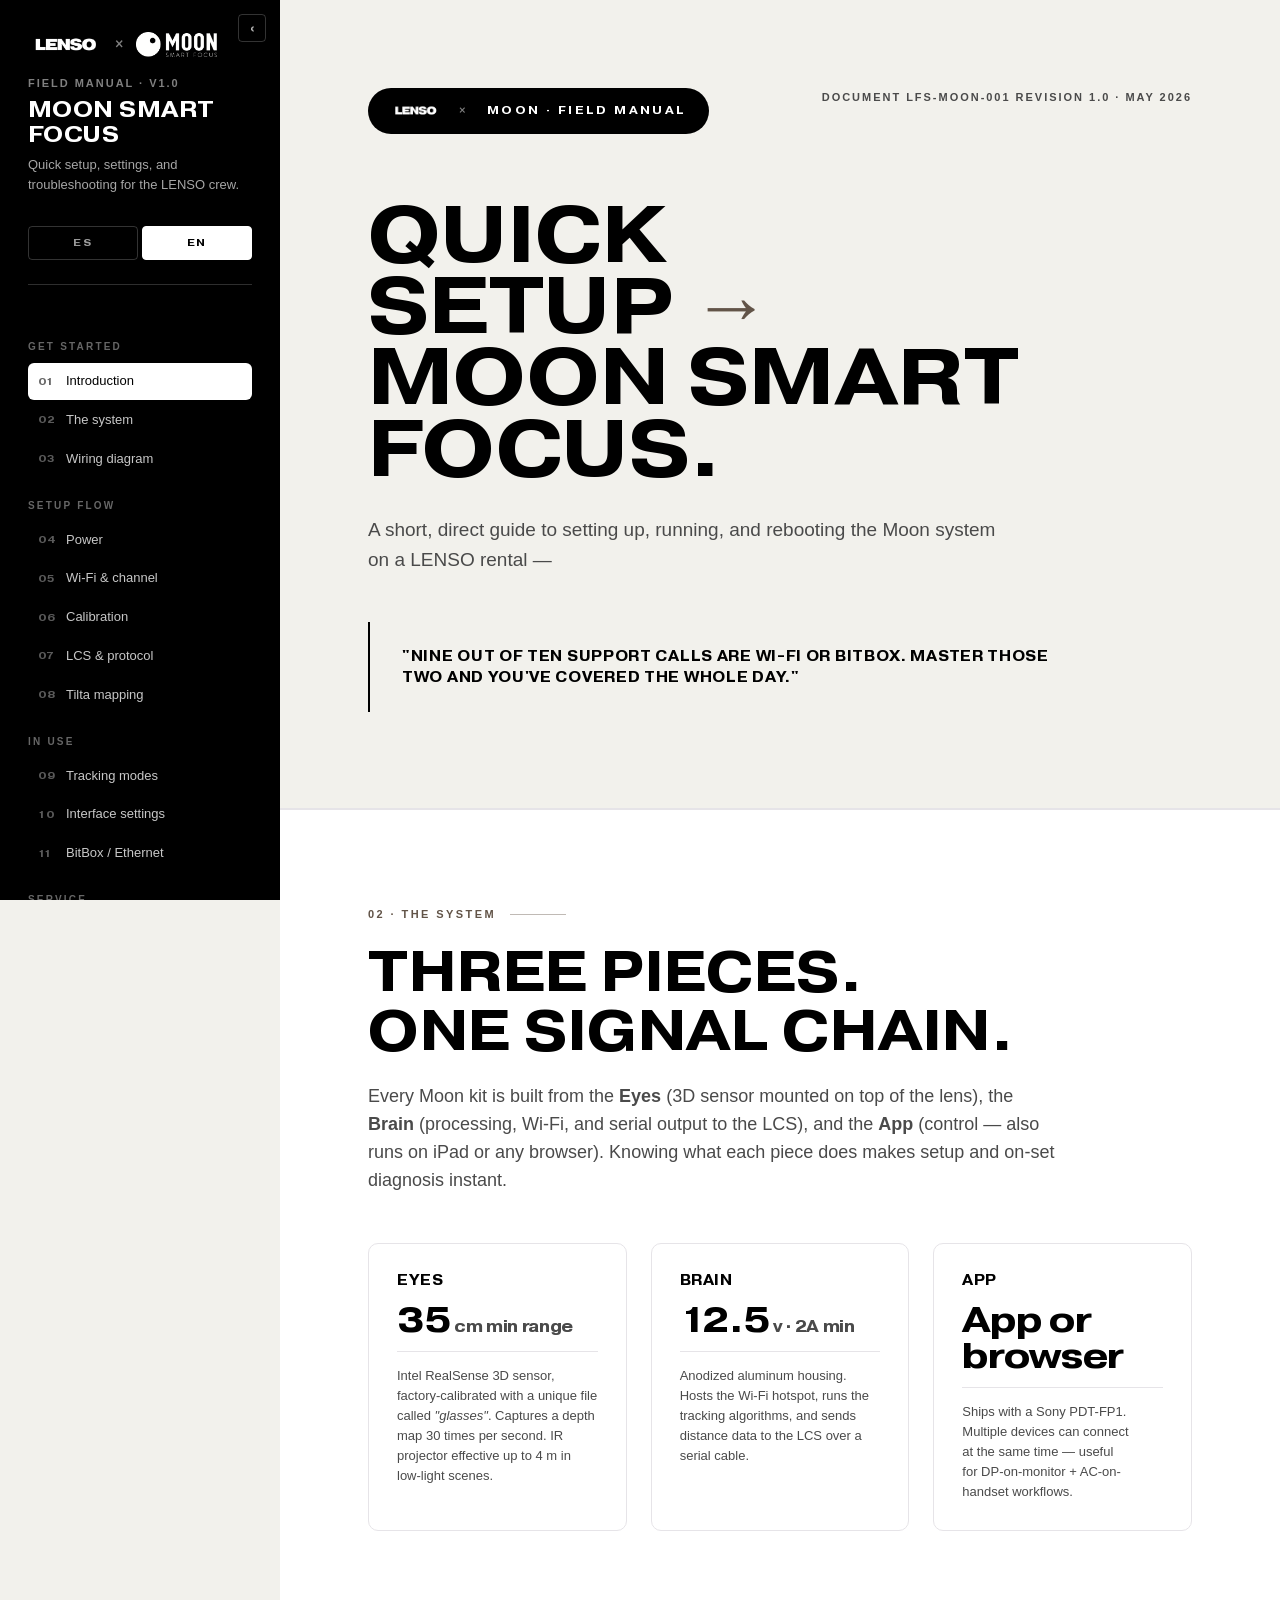
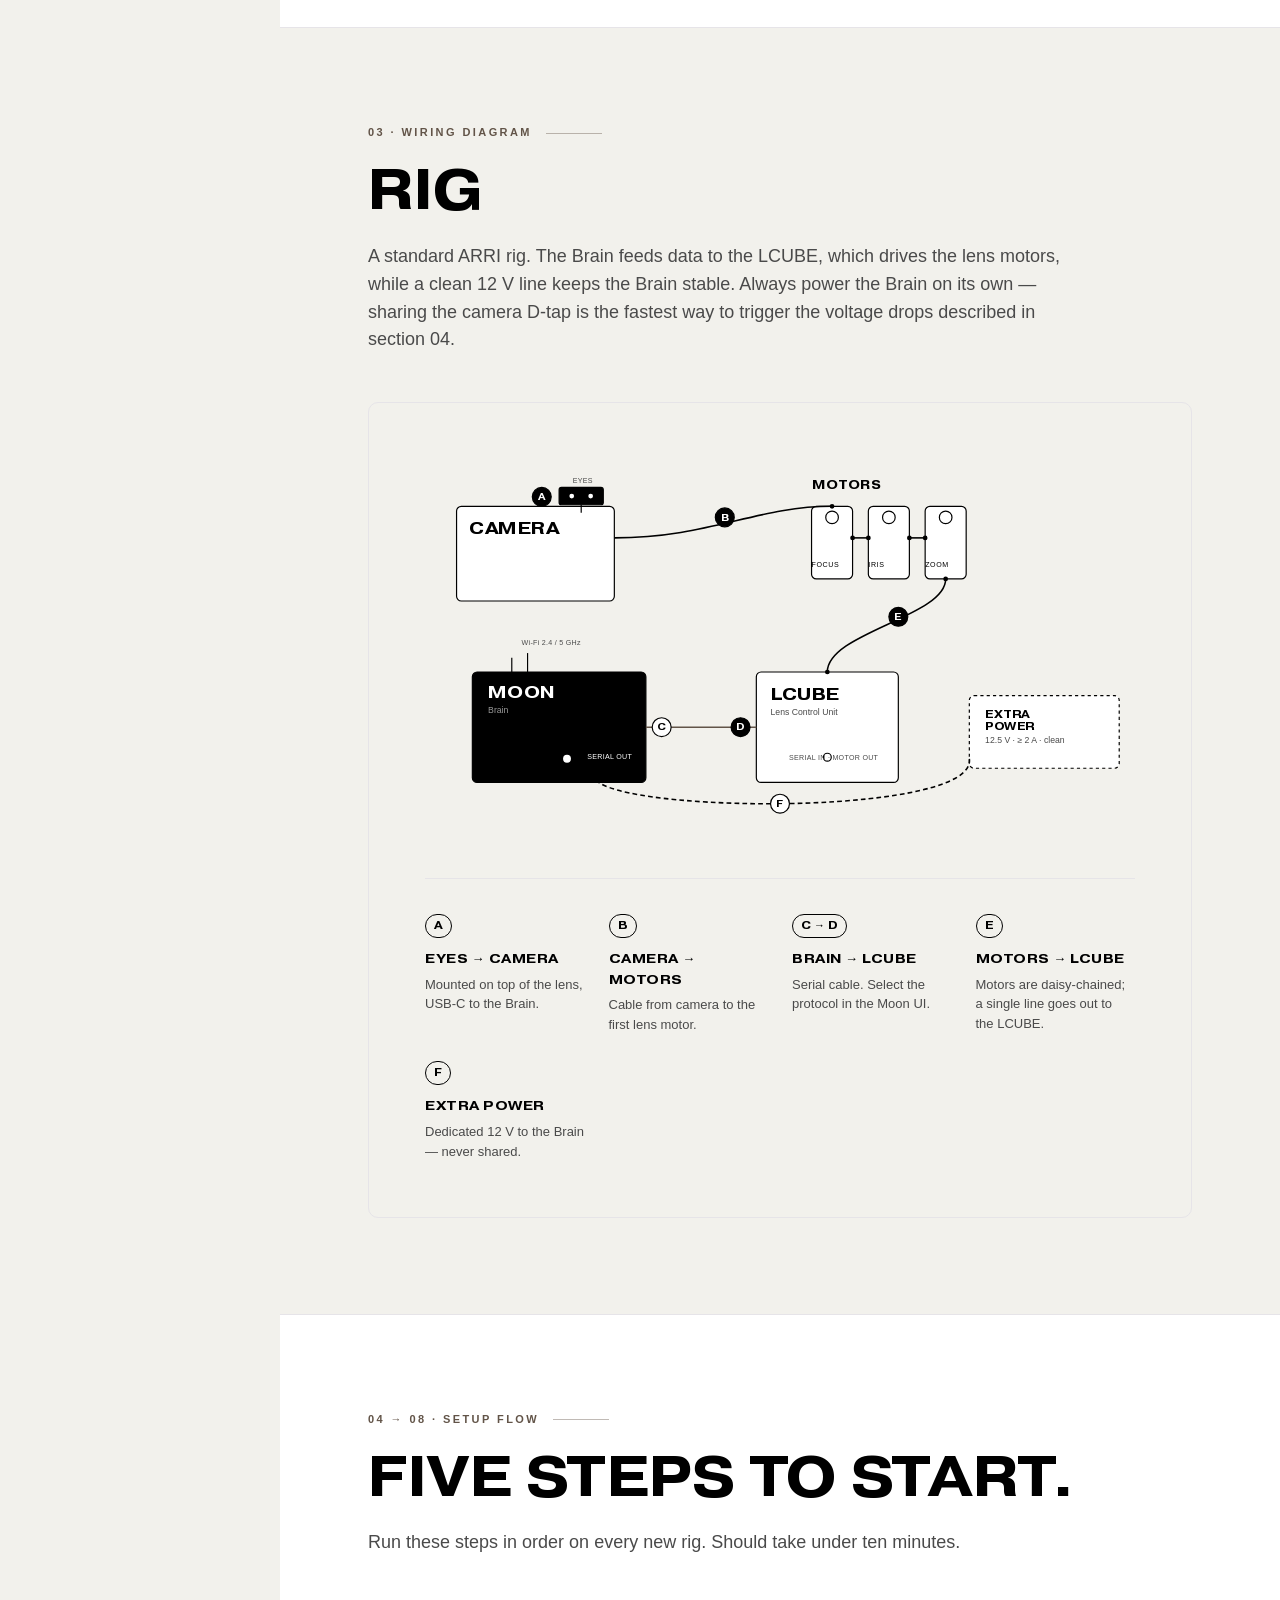
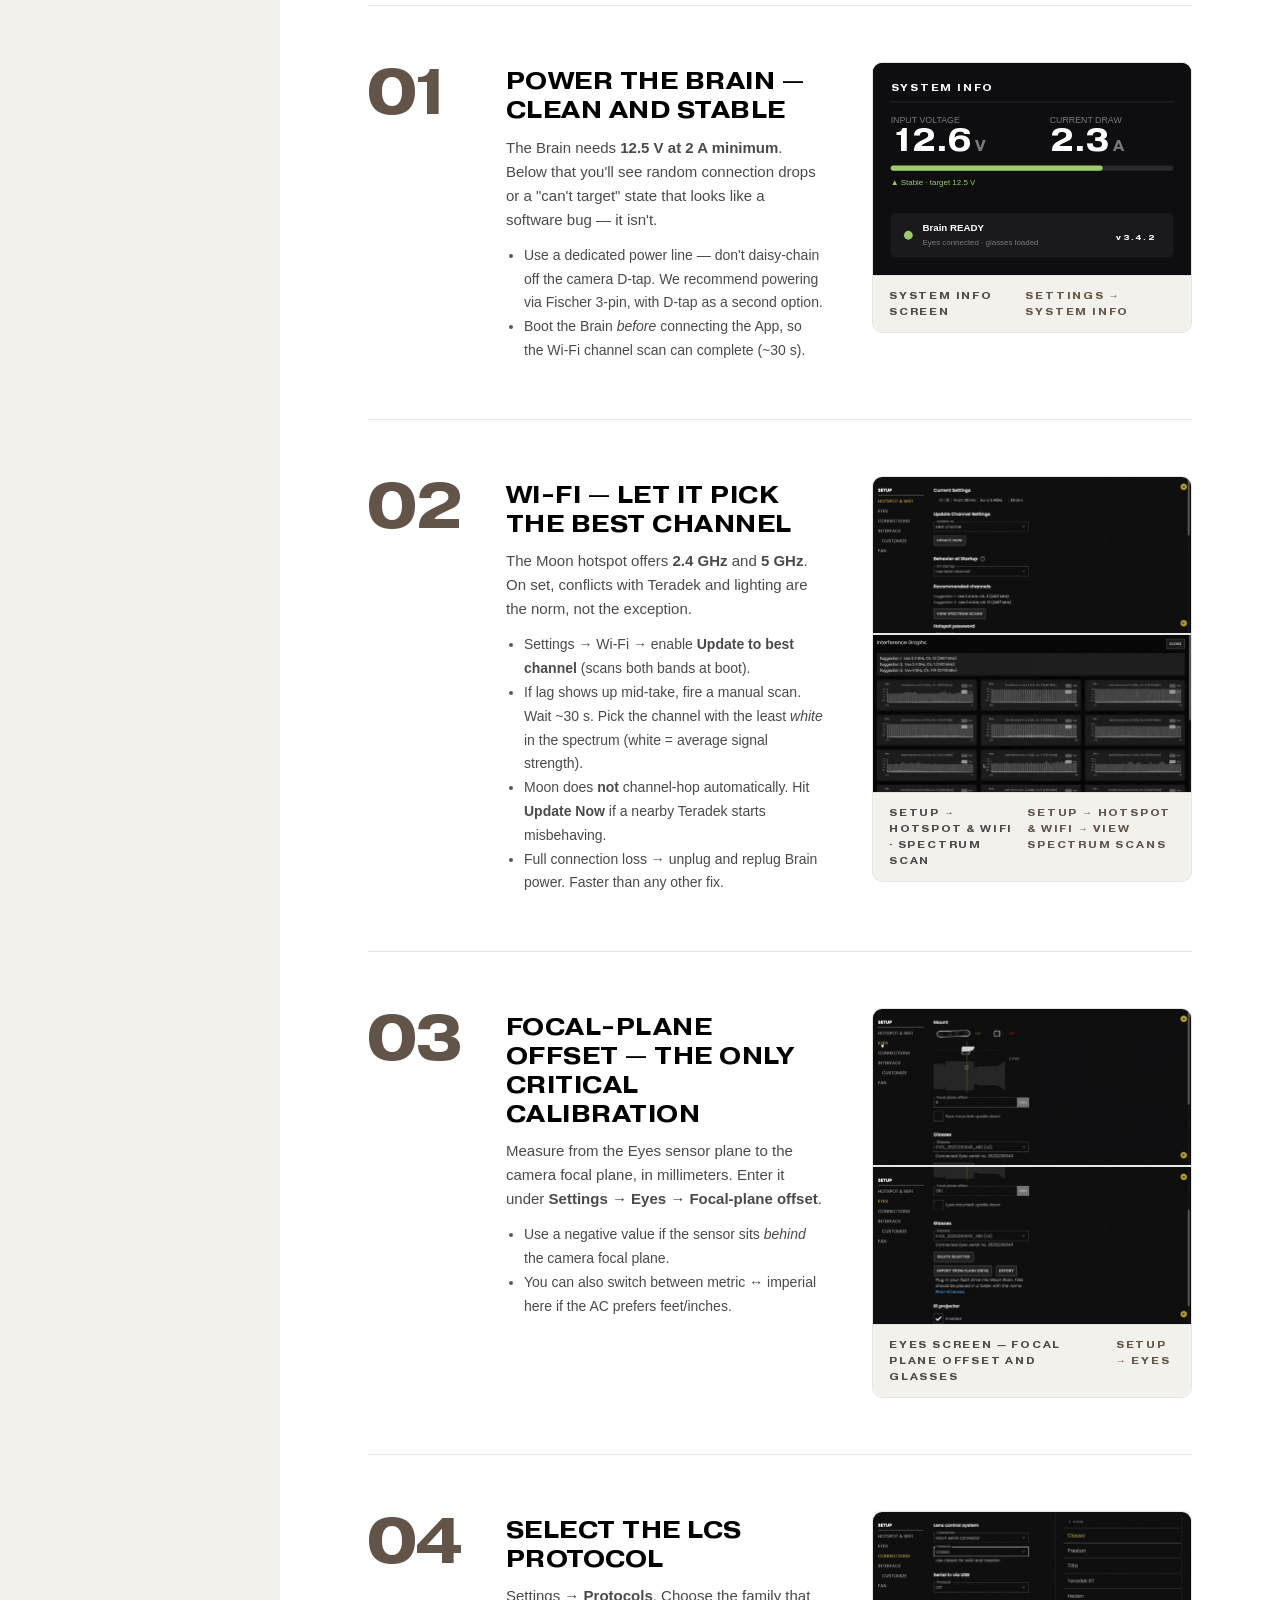
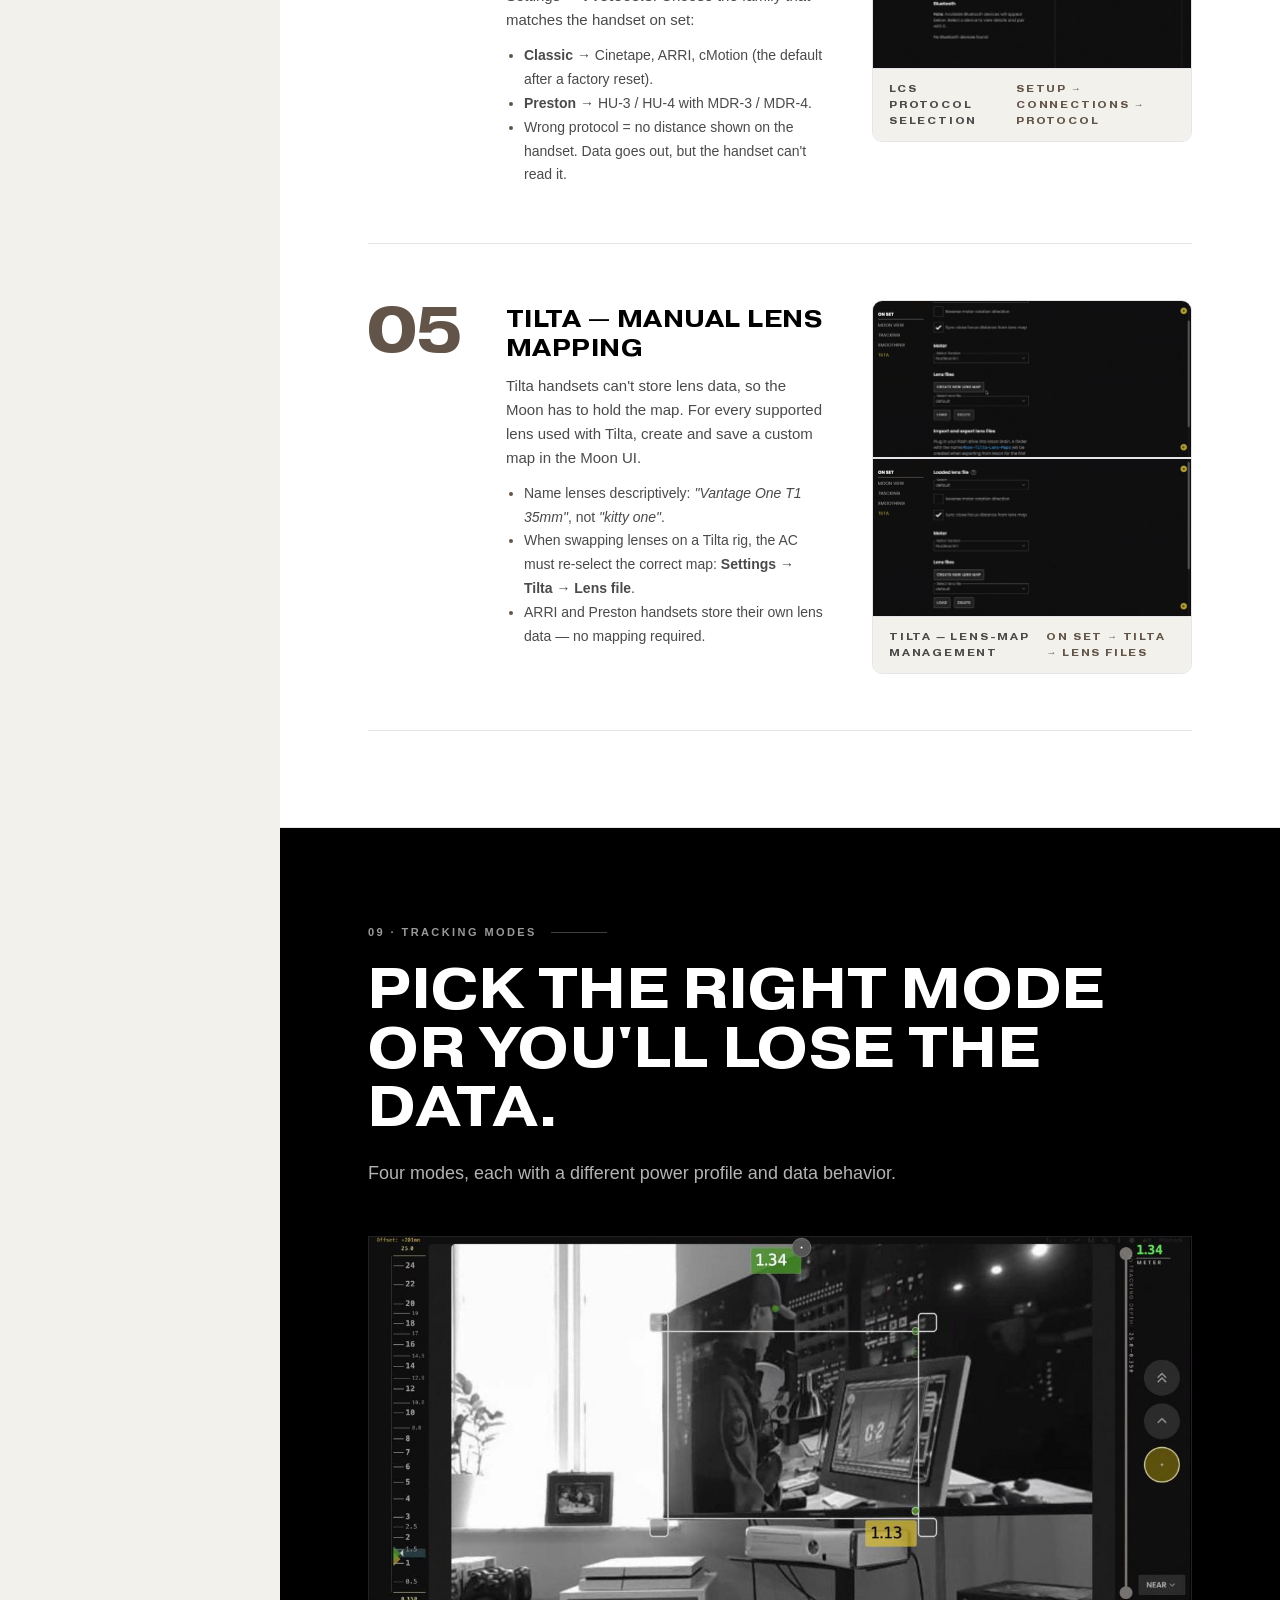
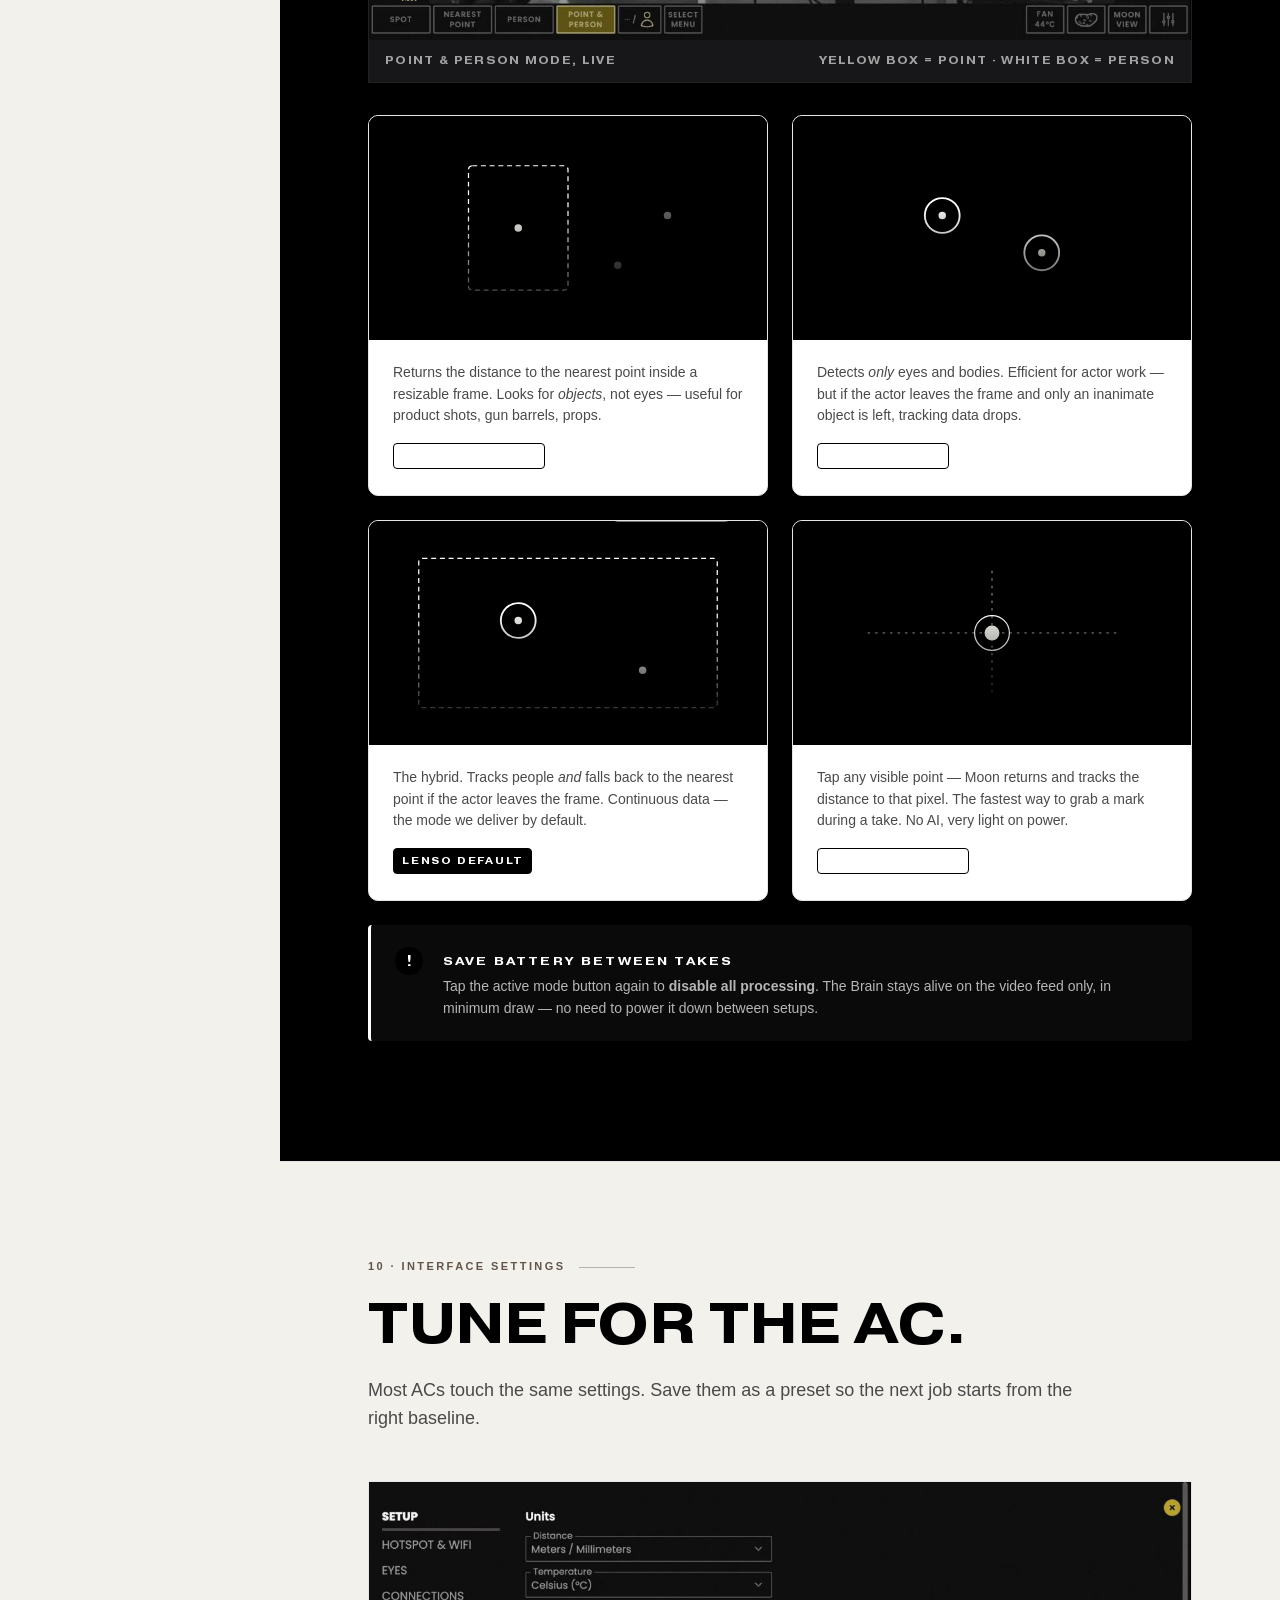
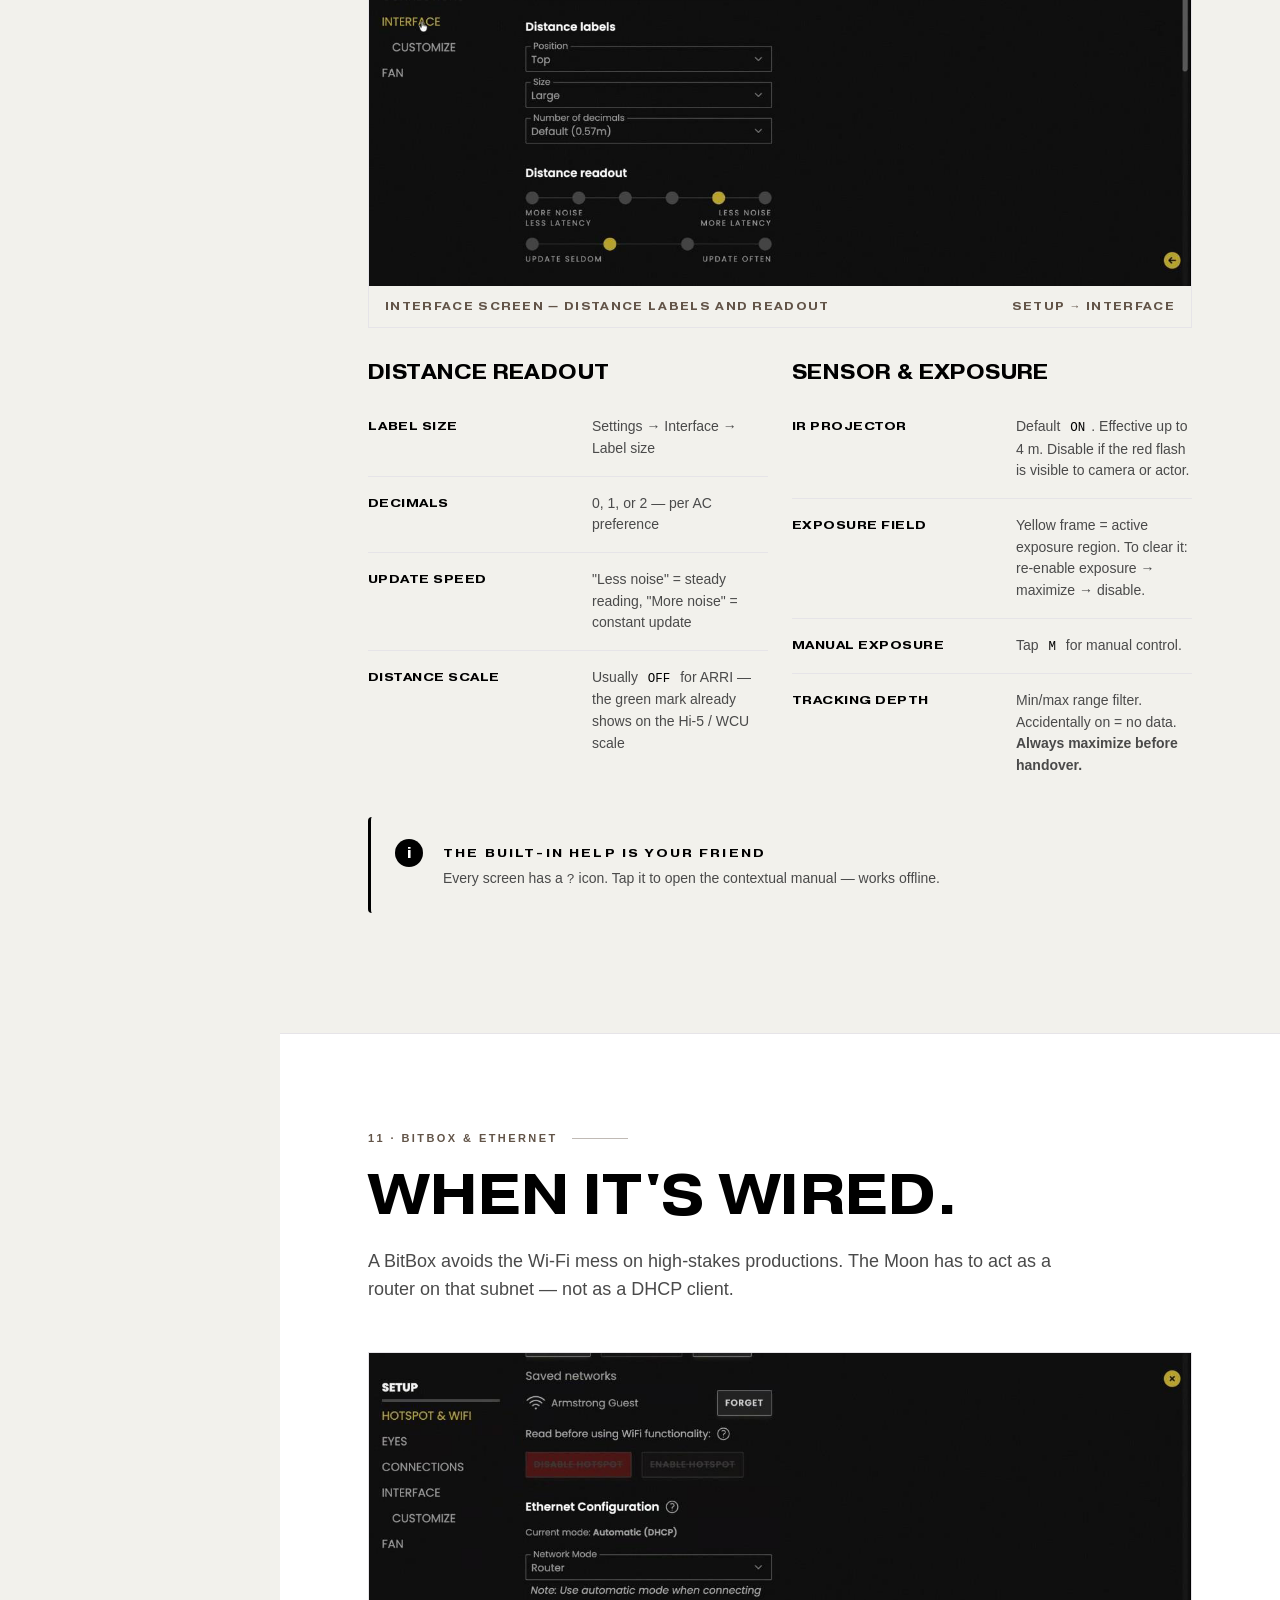
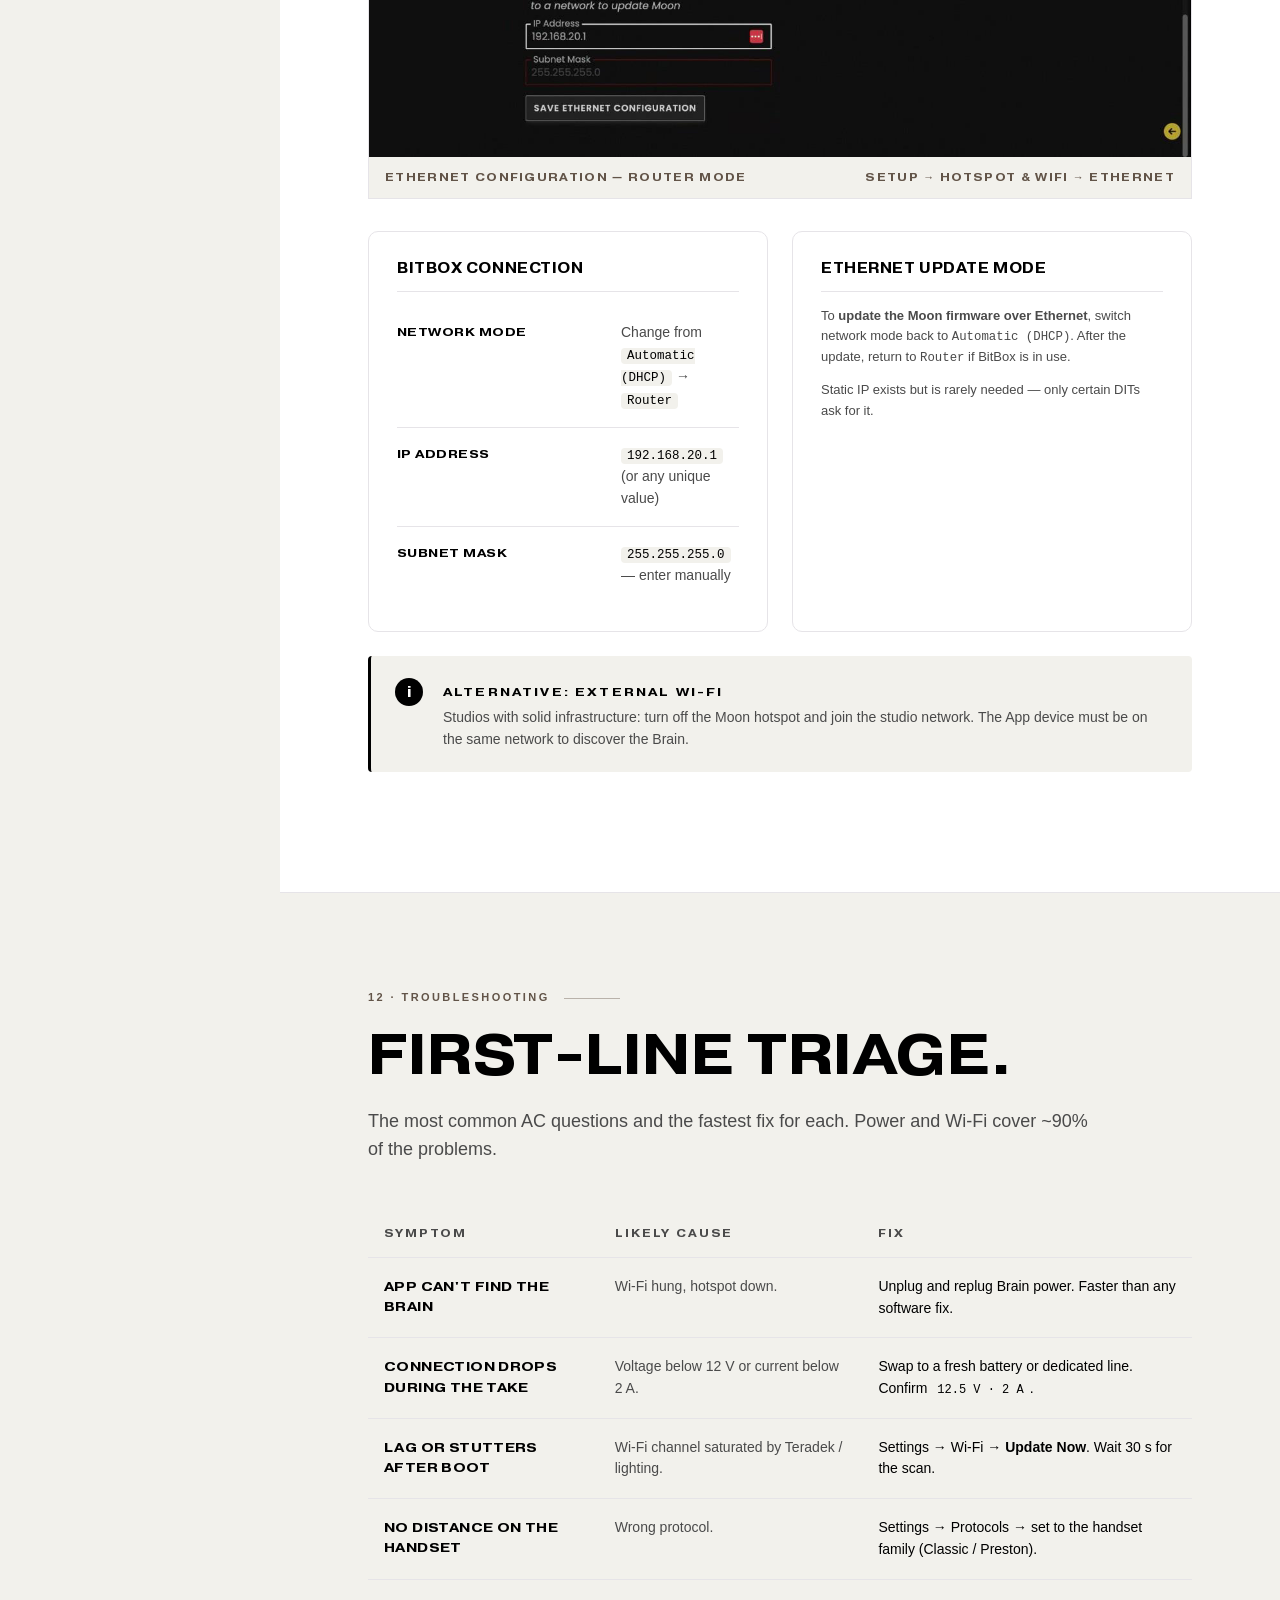
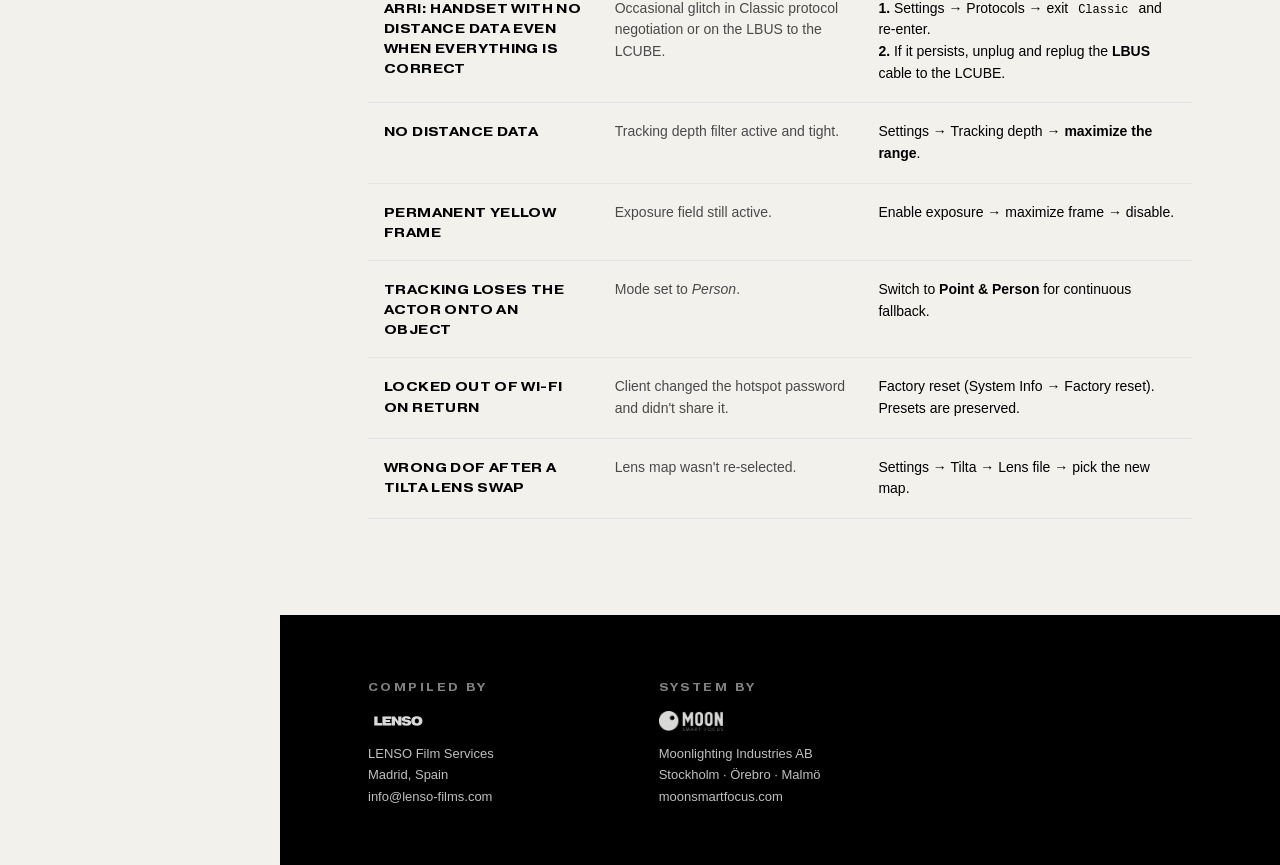
==== commit ab09fcf9: "Sidebar collapse on desktop; lightbox prev/next; §04 -> section/sección 04 - Sidebar: collapse butto" ====
--- a/en/index.html
+++ b/en/index.html
@@ -23,6 +23,7 @@
 
   <!-- ============== SIDEBAR ============== -->
   <aside class="sidebar" id="sidebar">
+    <button class="sidebar__collapse" id="sidebarCollapse" aria-label="Hide menu" title="Hide menu">‹</button>
     <div class="sidebar__brandlock">
       <div class="brand-row">
         <img src="../assets/lenso-logo.png" alt="LENSO" />
@@ -130,7 +131,7 @@
     <section class="band band--cream" id="wiring">
       <div class="eyebrow">03 · Wiring Diagram</div>
       <h2 class="section-h">RIG</h2>
-      <p class="lead">A standard ARRI rig. The Brain feeds data to the LCUBE, which drives the lens motors, while a clean 12 V line keeps the Brain stable. Always power the Brain on its own — sharing the camera D-tap is the fastest way to trigger the voltage drops described in §04.</p>
+      <p class="lead">A standard ARRI rig. The Brain feeds data to the LCUBE, which drives the lens motors, while a clean 12 V line keeps the Brain stable. Always power the Brain on its own — sharing the camera D-tap is the fastest way to trigger the voltage drops described in section 04.</p>
 
       <div class="diagram">
         <svg viewBox="0 0 900 480" xmlns="http://www.w3.org/2000/svg" fill="none" stroke="#000" stroke-width="1.5" class="wiring-svg" style="width: 697px">
@@ -727,6 +728,8 @@
   </main>
 </div>
 
+<button class="sidebar__expand" id="sidebarExpand" aria-label="Show menu" title="Show menu">☰</button>
+
 <script>
   // --- Warehouse mode (reveals section 13 when URL has ?warehouse=1) ---
   if (new URLSearchParams(location.search).get('warehouse') === '1') {
@@ -740,6 +743,18 @@
     sidebar.classList.toggle('is-open');
     navToggle.textContent = sidebar.classList.contains('is-open') ? 'Close' : 'Index';
   });
+
+  // --- Desktop sidebar collapse ---
+  const SIDEBAR_KEY = 'lenso-moon-sidebar-collapsed';
+  const collapseBtn = document.getElementById('sidebarCollapse');
+  const expandBtn = document.getElementById('sidebarExpand');
+  function setCollapsed(c) {
+    document.body.classList.toggle('sidebar-collapsed', c);
+    try { localStorage.setItem(SIDEBAR_KEY, c ? '1' : ''); } catch (_) {}
+  }
+  try { if (localStorage.getItem(SIDEBAR_KEY) === '1') setCollapsed(true); } catch (_) {}
+  collapseBtn && collapseBtn.addEventListener('click', () => setCollapsed(true));
+  expandBtn   && expandBtn.addEventListener('click',   () => setCollapsed(false));
 
   // --- Sidebar active link tracking ---
   const navLinks = document.querySelectorAll('#nav a');
@@ -816,19 +831,38 @@
   }
   render();
 
-  // --- Image lightbox ---
+  // --- Image lightbox with prev/next ---
   (function() {
+    const allImages = [...document.querySelectorAll('.screen img, figure img')];
+    if (!allImages.length) return;
+
     const lb = document.createElement('div');
     lb.className = 'lightbox';
     lb.setAttribute('aria-hidden', 'true');
-    lb.innerHTML = '<button class="lightbox__close" aria-label="Close">×</button><img class="lightbox__img" alt="" />';
+    lb.innerHTML =
+      '<button class="lightbox__close" aria-label="Close">×</button>' +
+      '<button class="lightbox__prev"  aria-label="Previous">‹</button>' +
+      '<button class="lightbox__next"  aria-label="Next">›</button>' +
+      '<img class="lightbox__img" alt="" />';
     document.body.appendChild(lb);
-    const lbImg = lb.querySelector('.lightbox__img');
+    const lbImg   = lb.querySelector('.lightbox__img');
     const lbClose = lb.querySelector('.lightbox__close');
-
-    function open(src, alt) {
-      lbImg.src = src;
-      lbImg.alt = alt || '';
+    const lbPrev  = lb.querySelector('.lightbox__prev');
+    const lbNext  = lb.querySelector('.lightbox__next');
+
+    let currentIdx = -1;
+
+    function showAt(idx) {
+      currentIdx = (idx + allImages.length) % allImages.length;
+      const img = allImages[currentIdx];
+      lbImg.src = img.currentSrc || img.src;
+      lbImg.alt = img.alt || '';
+      const single = allImages.length < 2;
+      lbPrev.disabled = single;
+      lbNext.disabled = single;
+    }
+    function open(idx) {
+      showAt(idx);
       lb.classList.add('is-open');
       lb.setAttribute('aria-hidden', 'false');
       document.body.style.overflow = 'hidden';
@@ -838,19 +872,27 @@
       lb.setAttribute('aria-hidden', 'true');
       document.body.style.overflow = '';
       lbImg.src = '';
+      currentIdx = -1;
     }
 
-    document.querySelectorAll('.screen img, figure img').forEach(img => {
+    allImages.forEach((img, i) => {
       img.style.cursor = 'zoom-in';
       img.addEventListener('click', (e) => {
         e.stopPropagation();
-        open(img.currentSrc || img.src, img.alt);
+        open(i);
       });
     });
 
     lb.addEventListener('click', (e) => { if (e.target === lb) close(); });
-    lbClose.addEventListener('click', close);
-    document.addEventListener('keydown', (e) => { if (e.key === 'Escape') close(); });
+    lbClose.addEventListener('click', (e) => { e.stopPropagation(); close(); });
+    lbPrev .addEventListener('click', (e) => { e.stopPropagation(); showAt(currentIdx - 1); });
+    lbNext .addEventListener('click', (e) => { e.stopPropagation(); showAt(currentIdx + 1); });
+    document.addEventListener('keydown', (e) => {
+      if (!lb.classList.contains('is-open')) return;
+      if (e.key === 'Escape')     close();
+      if (e.key === 'ArrowLeft')  showAt(currentIdx - 1);
+      if (e.key === 'ArrowRight') showAt(currentIdx + 1);
+    });
   })();
 </script>
 
--- a/manual.css
+++ b/manual.css
@@ -160,6 +160,58 @@
   letter-spacing: 0.04em;
   opacity: 0.45;
   line-height: 1.5;
+}
+
+/* ---------- SIDEBAR COLLAPSE (desktop only) ---------- */
+.sidebar__collapse {
+  position: absolute;
+  top: 14px;
+  right: 14px;
+  width: 28px;
+  height: 28px;
+  border: 1px solid rgba(255,255,255,0.2);
+  background: transparent;
+  color: rgba(255,255,255,0.7);
+  border-radius: 4px;
+  font-family: var(--font-heading);
+  font-size: 14px;
+  line-height: 1;
+  cursor: pointer;
+  display: none;
+  align-items: center;
+  justify-content: center;
+  transition: background 140ms, color 140ms;
+}
+.sidebar__collapse:hover { background: rgba(255,255,255,0.08); color: white; }
+
+.sidebar__expand {
+  position: fixed;
+  top: 18px;
+  left: 18px;
+  z-index: 60;
+  width: 40px;
+  height: 40px;
+  border-radius: 6px;
+  border: 1px solid rgba(0,0,0,0.12);
+  background: var(--color-black);
+  color: white;
+  font-family: var(--font-heading);
+  font-weight: 700;
+  font-size: 14px;
+  cursor: pointer;
+  display: none;
+  align-items: center;
+  justify-content: center;
+  box-shadow: 0 4px 16px rgba(0,0,0,0.18);
+  transition: transform 140ms;
+}
+.sidebar__expand:hover { transform: scale(1.05); }
+
+@media (min-width: 981px) {
+  .sidebar__collapse { display: flex; }
+  body.sidebar-collapsed .shell { grid-template-columns: 1fr; }
+  body.sidebar-collapsed .sidebar { display: none; }
+  body.sidebar-collapsed .sidebar__expand { display: flex; }
 }
 
 /* ---------- WAREHOUSE-ONLY (section 13) ---------- */
@@ -1025,6 +1077,37 @@
   font-family: var(--font-heading);
 }
 .lightbox__close:hover { background: rgba(255,255,255,0.15); }
+.lightbox__prev,
+.lightbox__next {
+  position: absolute;
+  top: 50%;
+  transform: translateY(-50%);
+  width: 56px;
+  height: 56px;
+  border-radius: 999px;
+  border: 1px solid rgba(255,255,255,0.25);
+  background: rgba(255,255,255,0.05);
+  color: #fff;
+  font-size: 28px;
+  line-height: 1;
+  cursor: pointer;
+  display: flex;
+  align-items: center;
+  justify-content: center;
+  font-family: var(--font-heading);
+  z-index: 1;
+}
+.lightbox__prev { left: 24px; }
+.lightbox__next { right: 24px; }
+.lightbox__prev:hover,
+.lightbox__next:hover { background: rgba(255,255,255,0.15); }
+.lightbox__prev:disabled,
+.lightbox__next:disabled { opacity: 0; pointer-events: none; }
+@media (max-width: 640px) {
+  .lightbox__prev, .lightbox__next { width: 44px; height: 44px; font-size: 22px; }
+  .lightbox__prev { left: 8px; }
+  .lightbox__next { right: 8px; }
+}
 
 /* ============================================================
    PRINT — exportable PDF manual
@@ -1041,7 +1124,7 @@
     font-size: 10.5pt;
   }
 
-  .mobile-bar, .sidebar, .sidebar__actions, .lang-toggle, .lightbox, #tweaks-root { display: none !important; }
+  .mobile-bar, .sidebar, .sidebar__actions, .lang-toggle, .sidebar__expand, .sidebar__collapse, .lightbox, #tweaks-root { display: none !important; }
   .shell { display: block; }
   .main { padding: 0; }
 
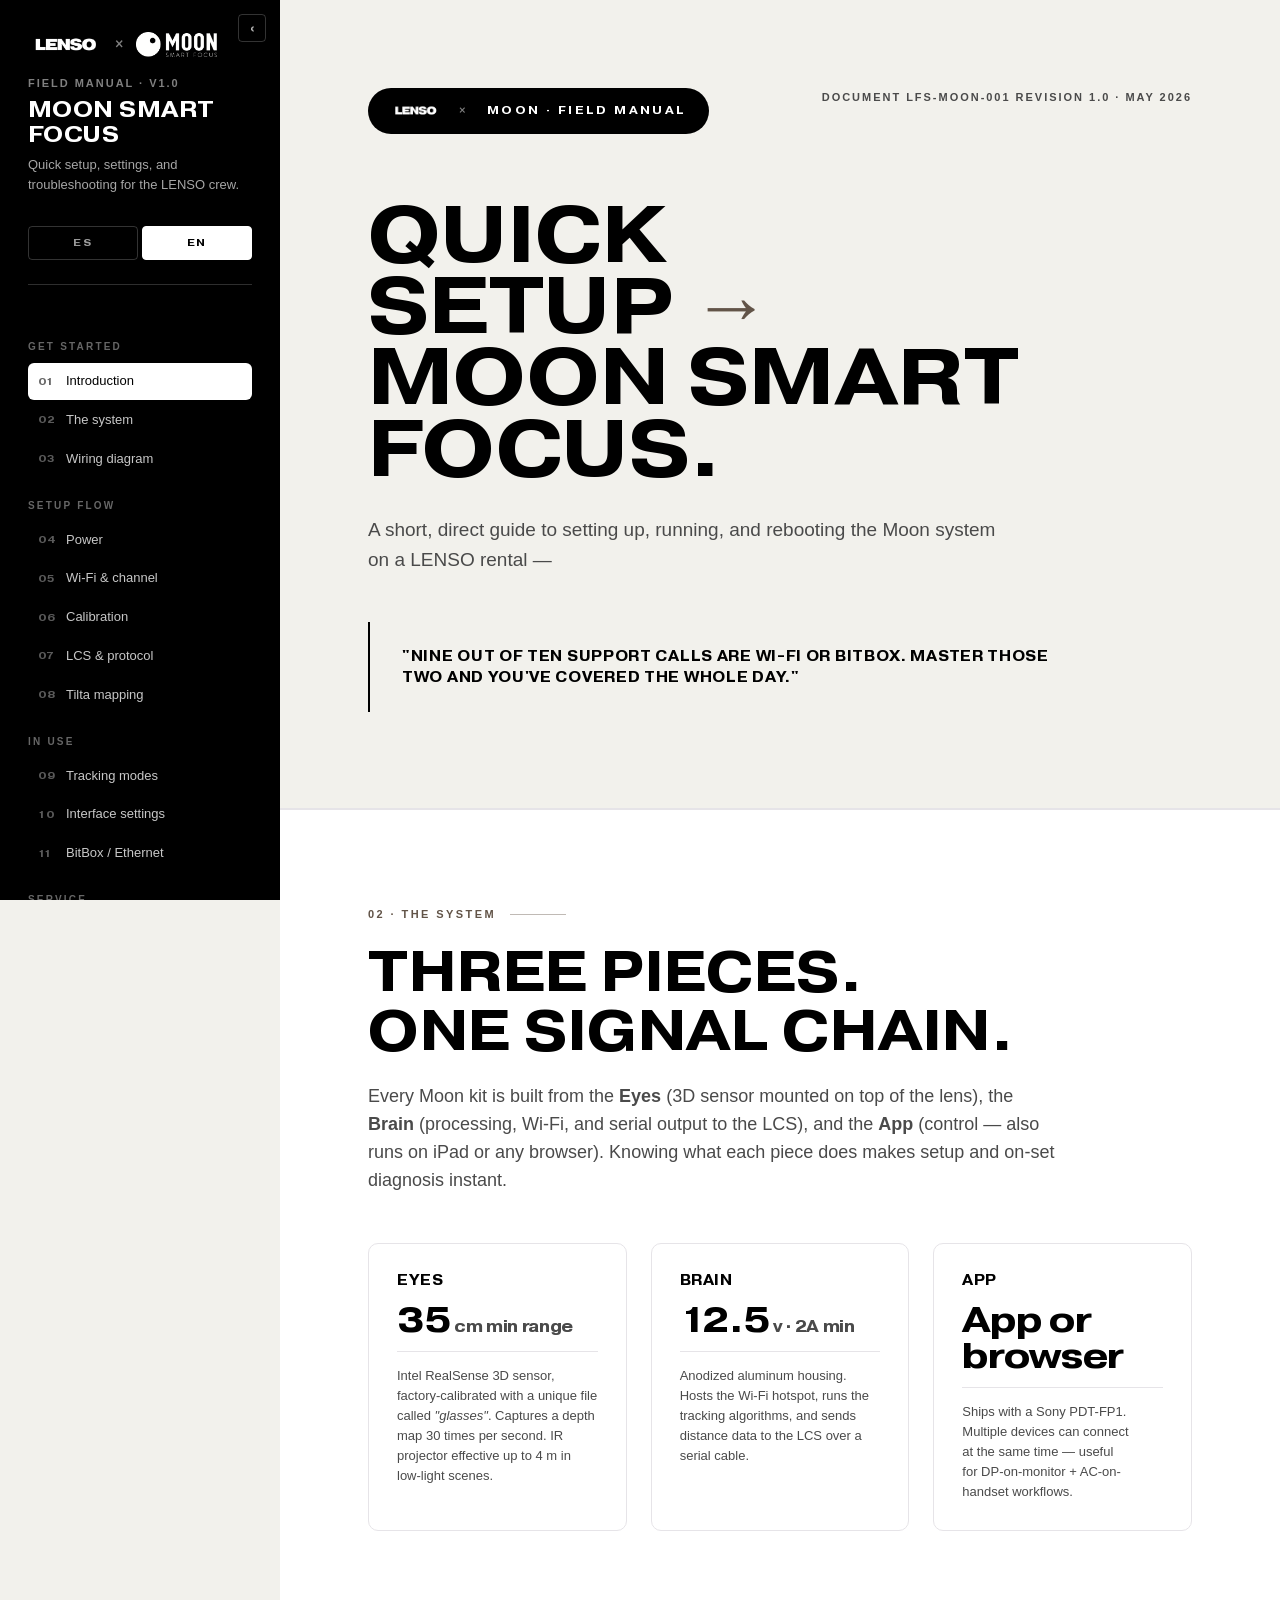
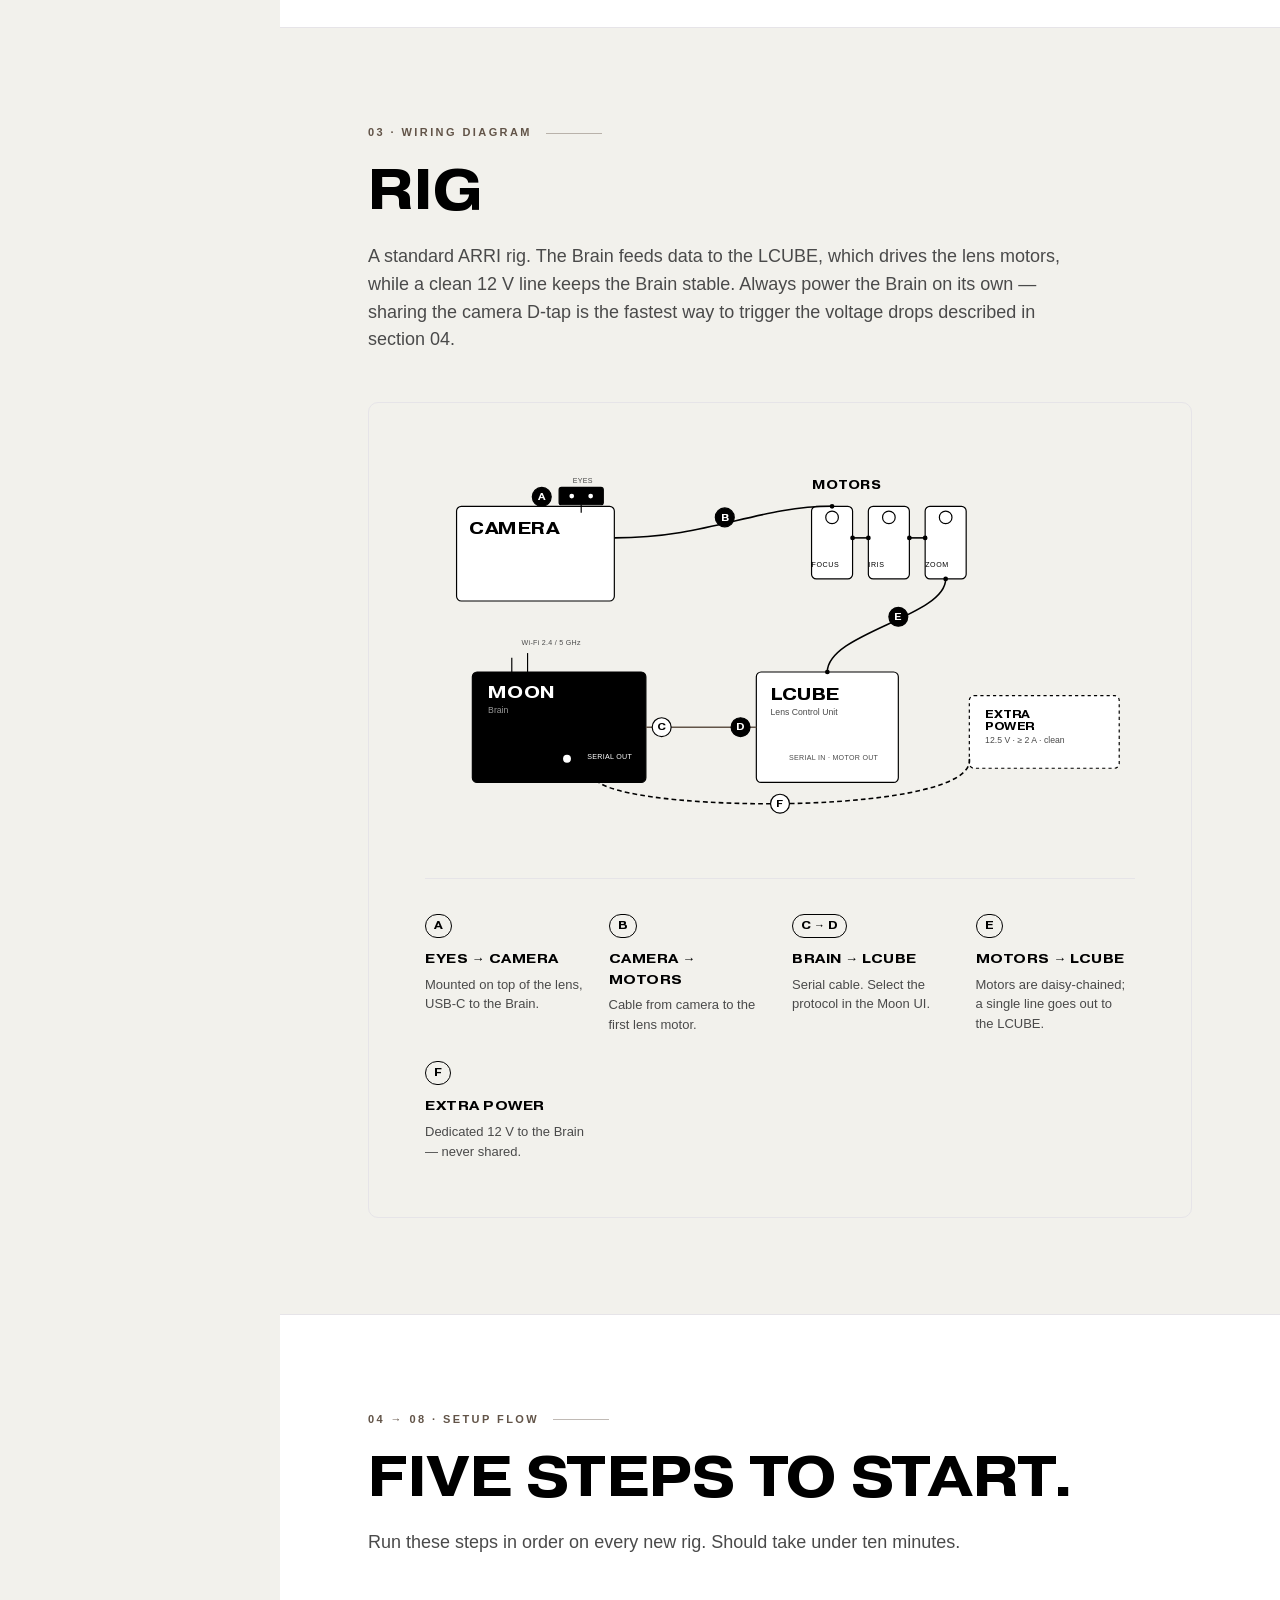
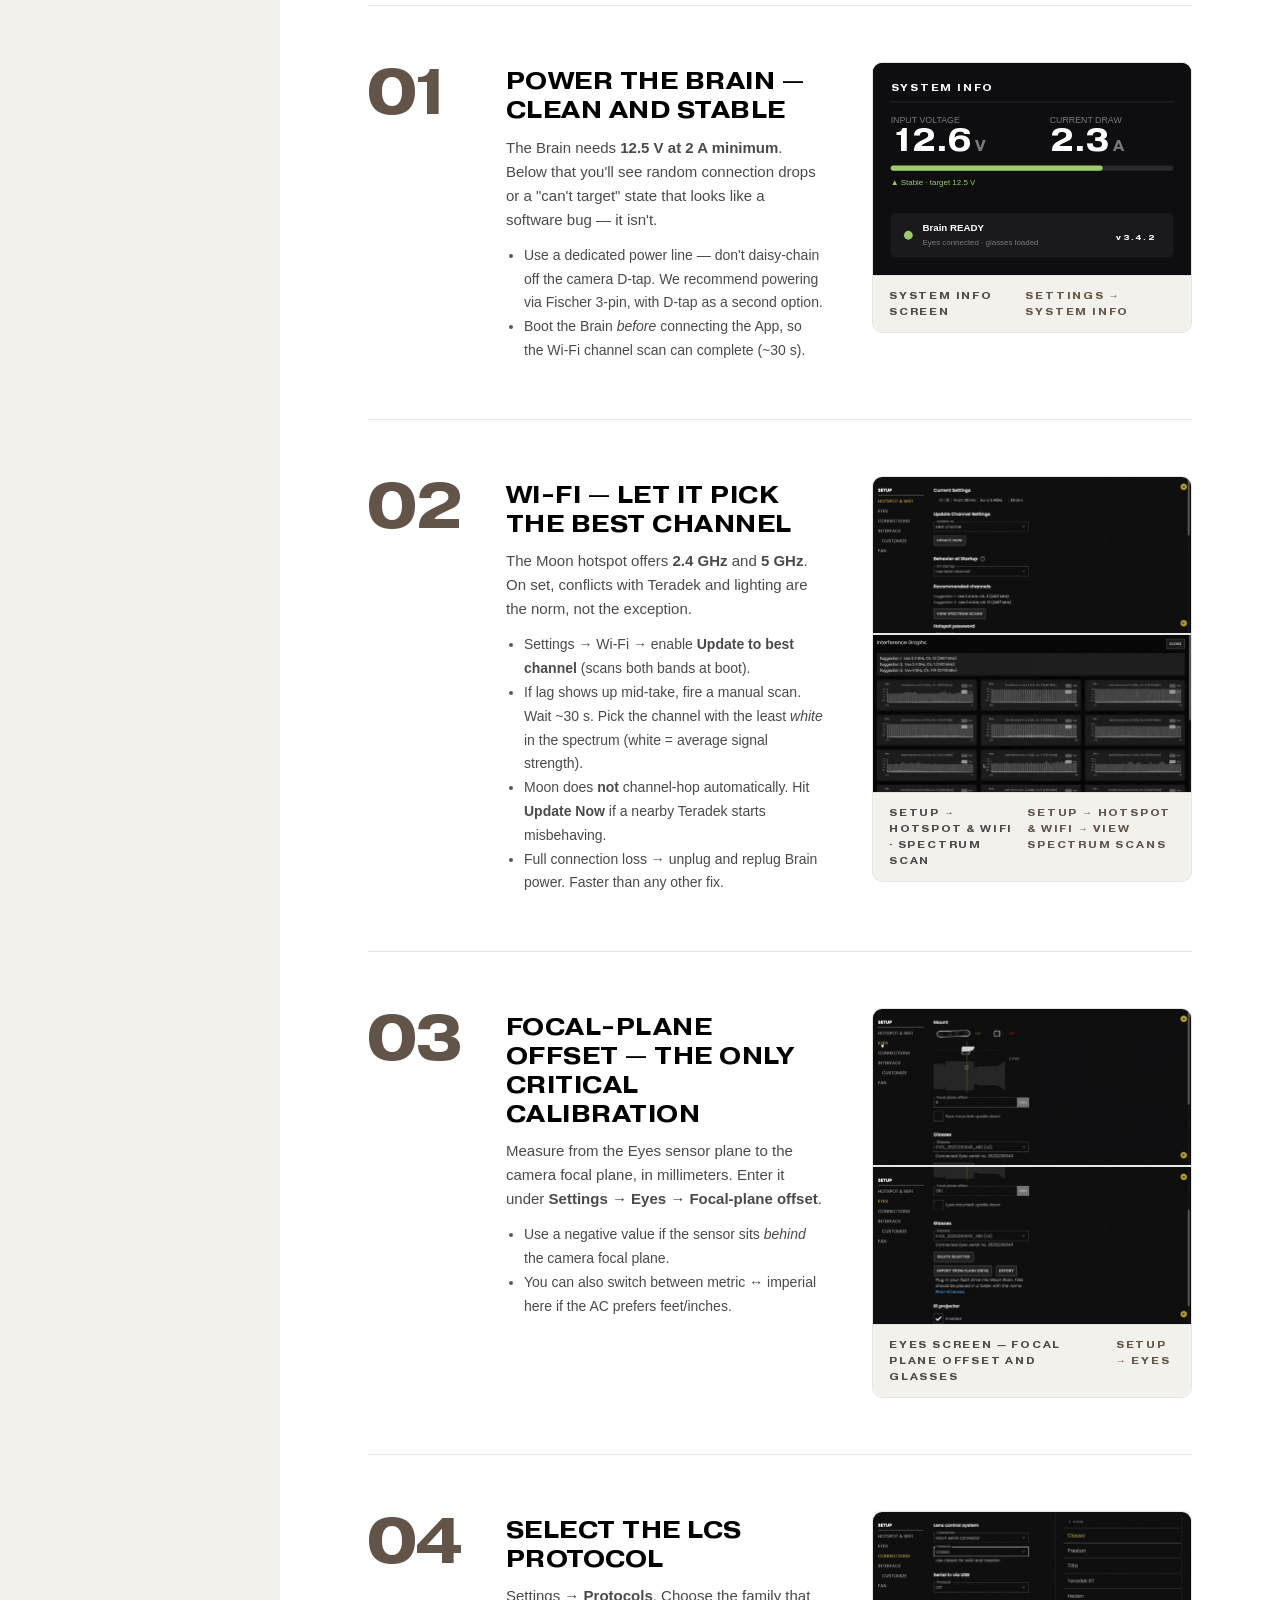
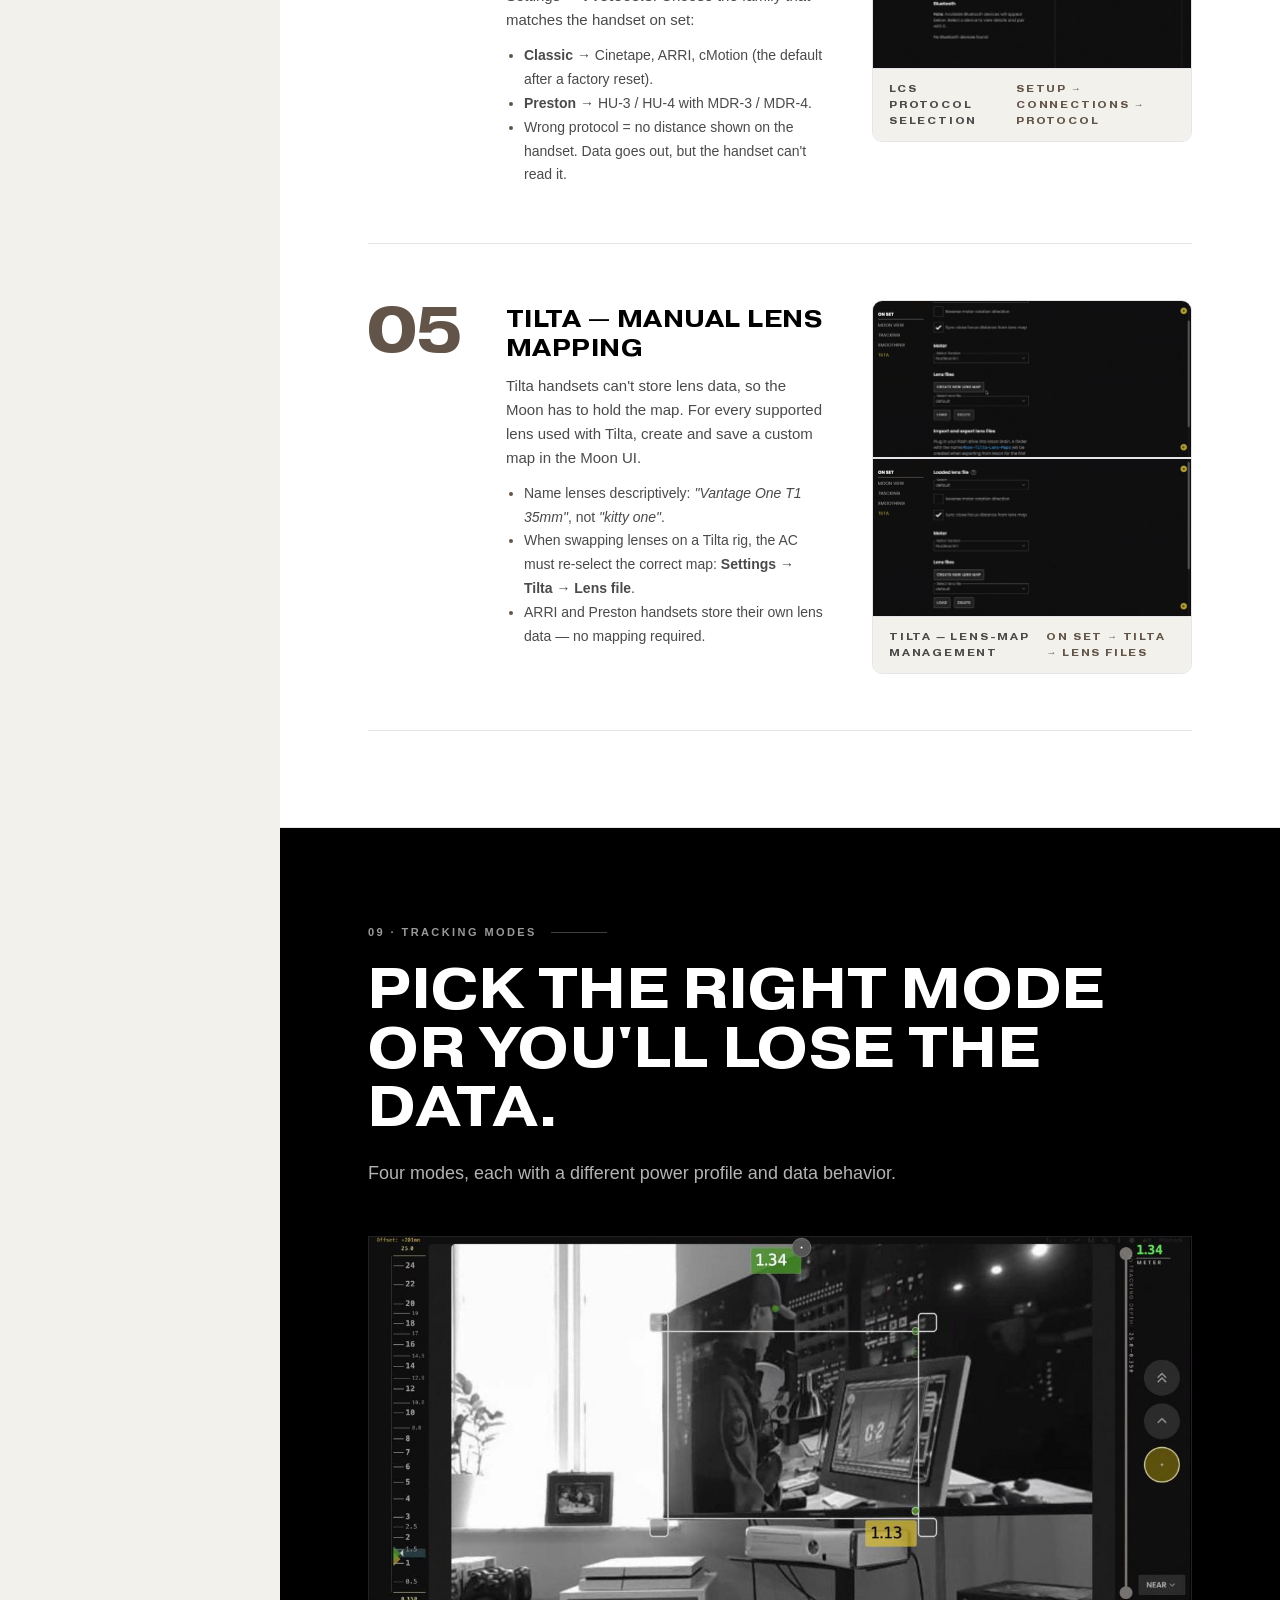
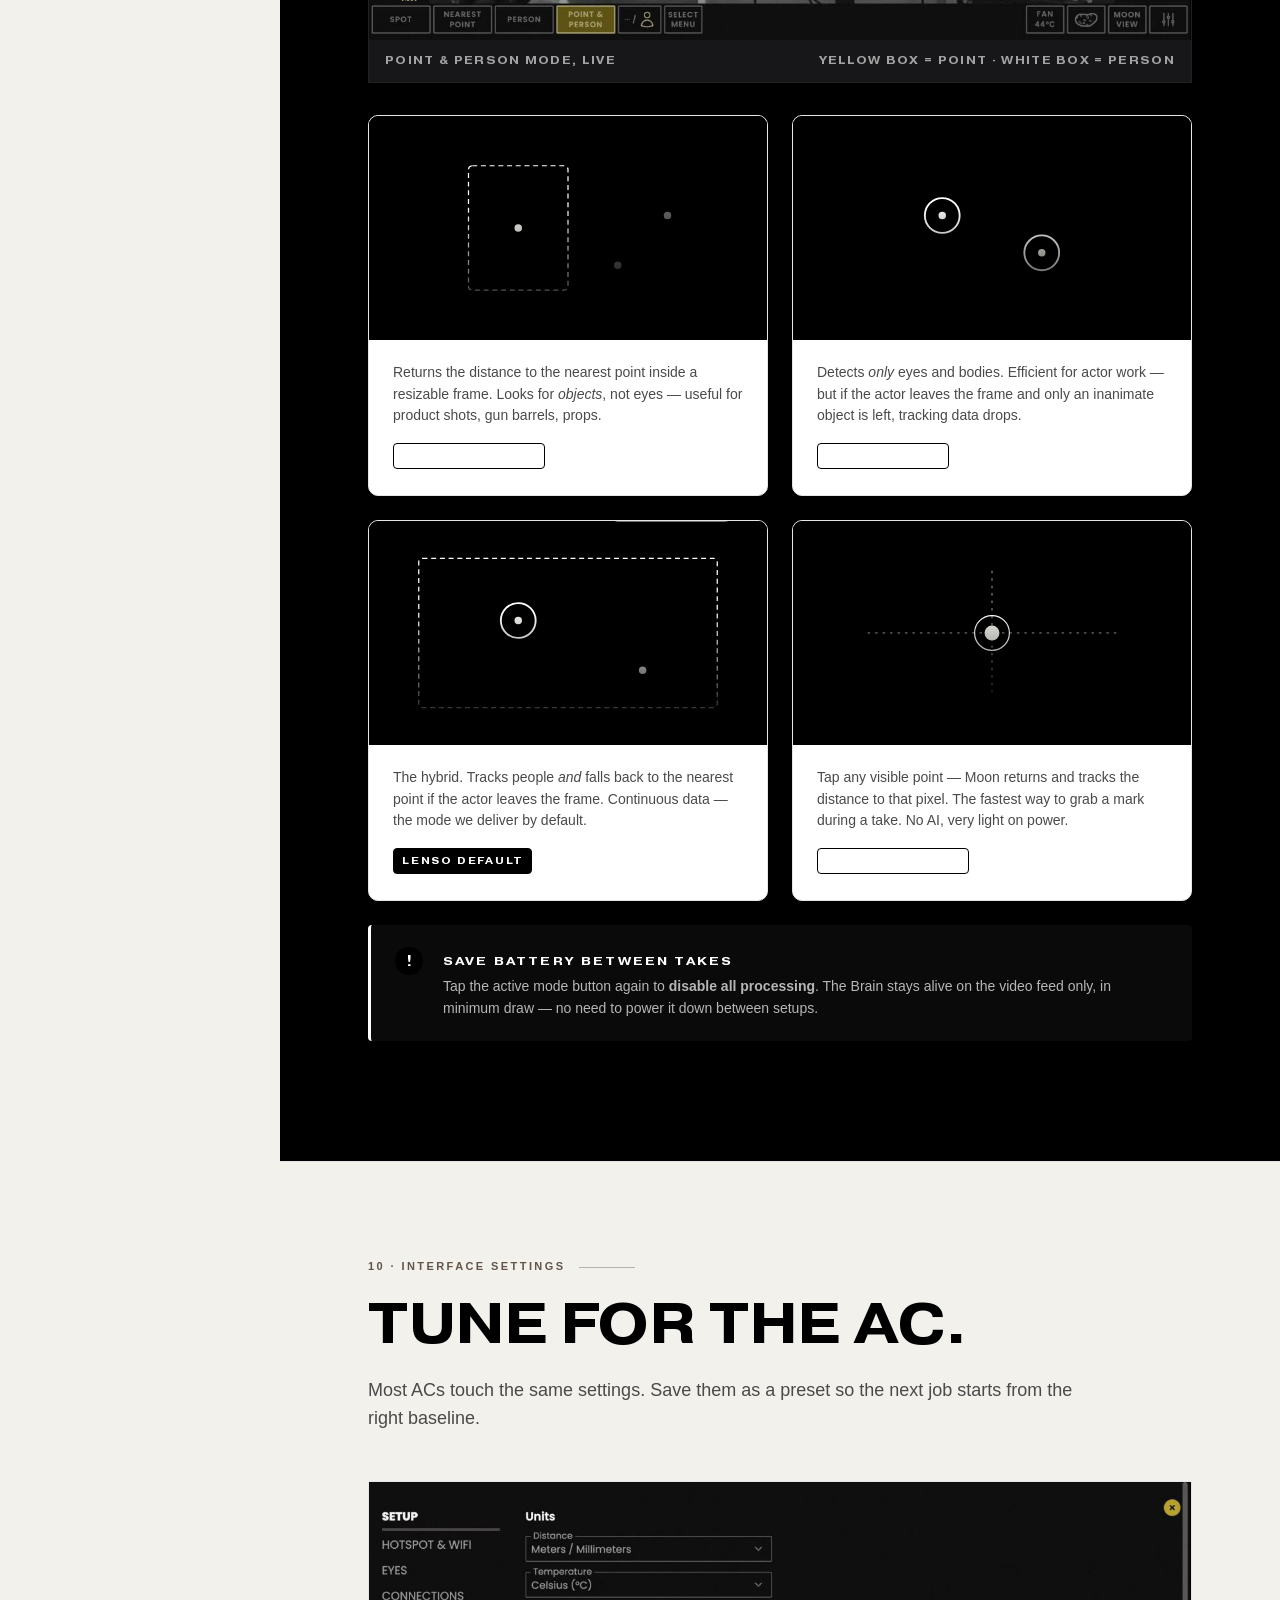
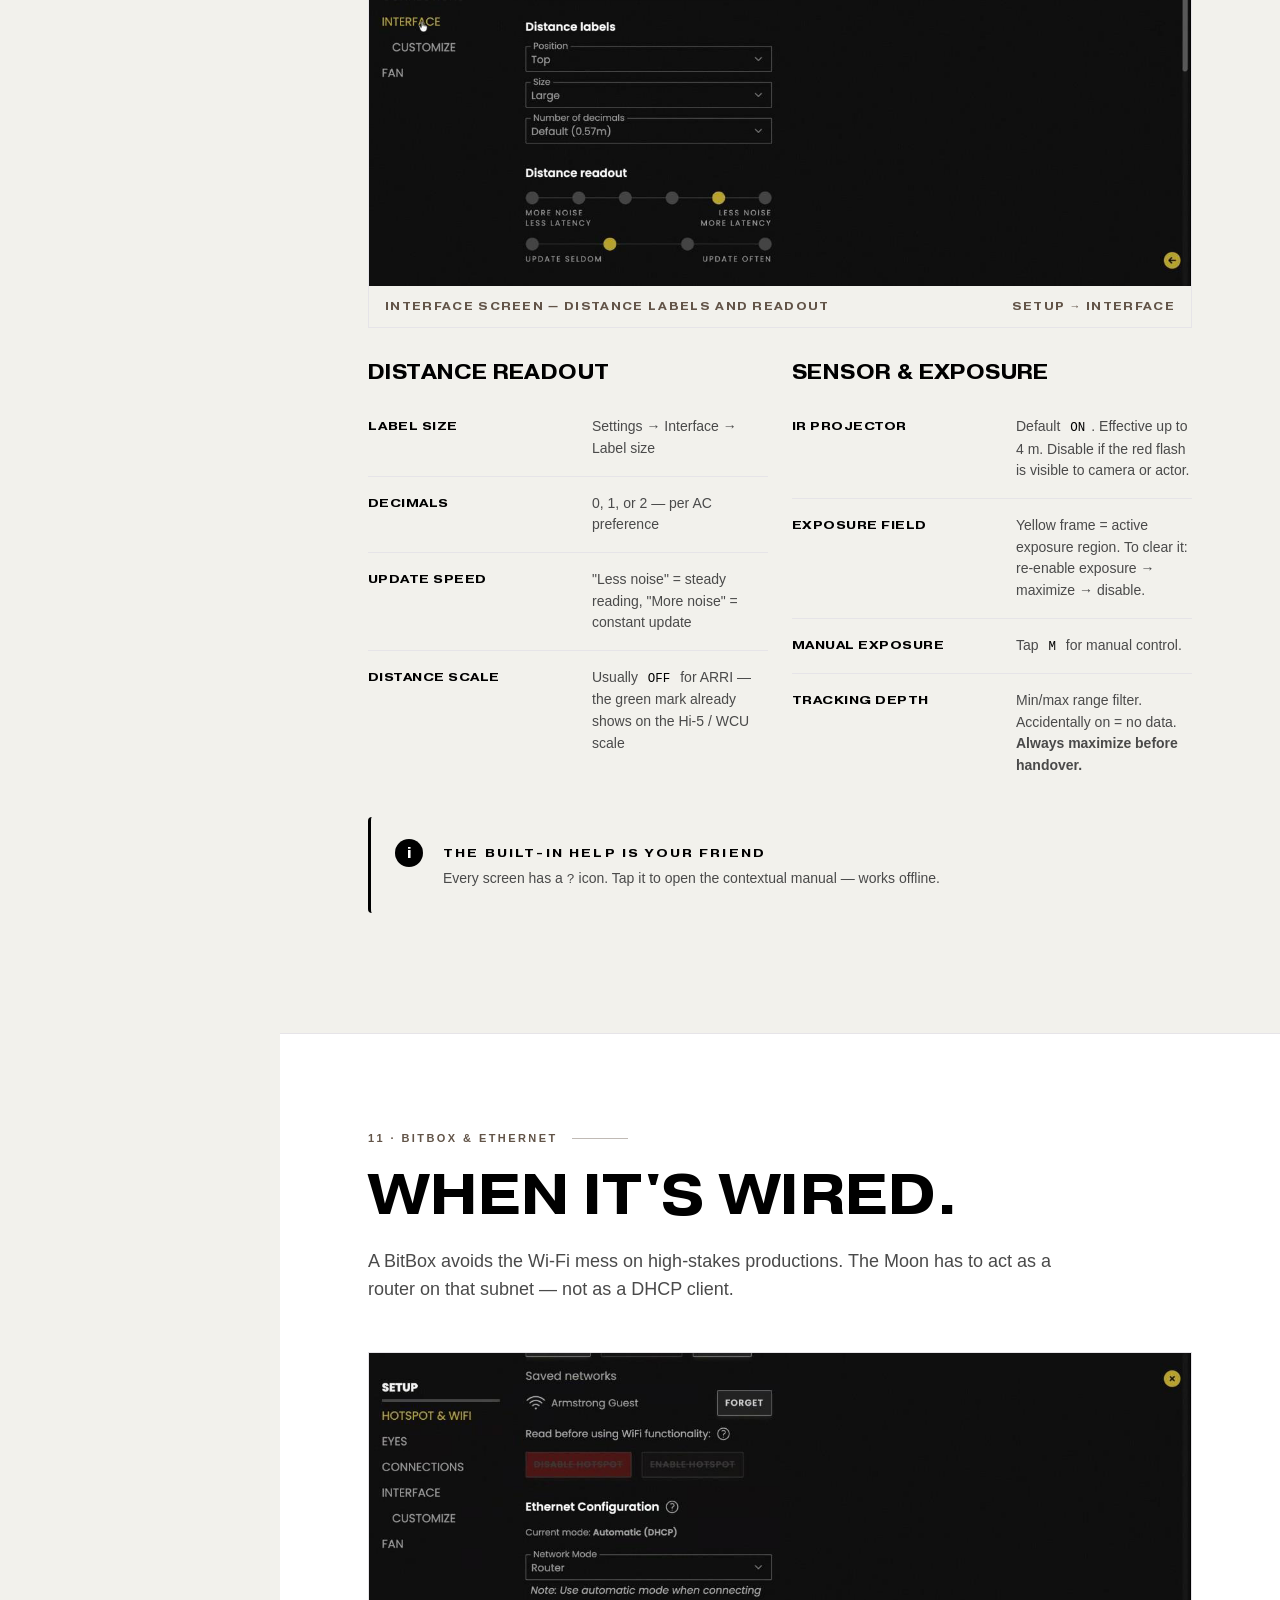
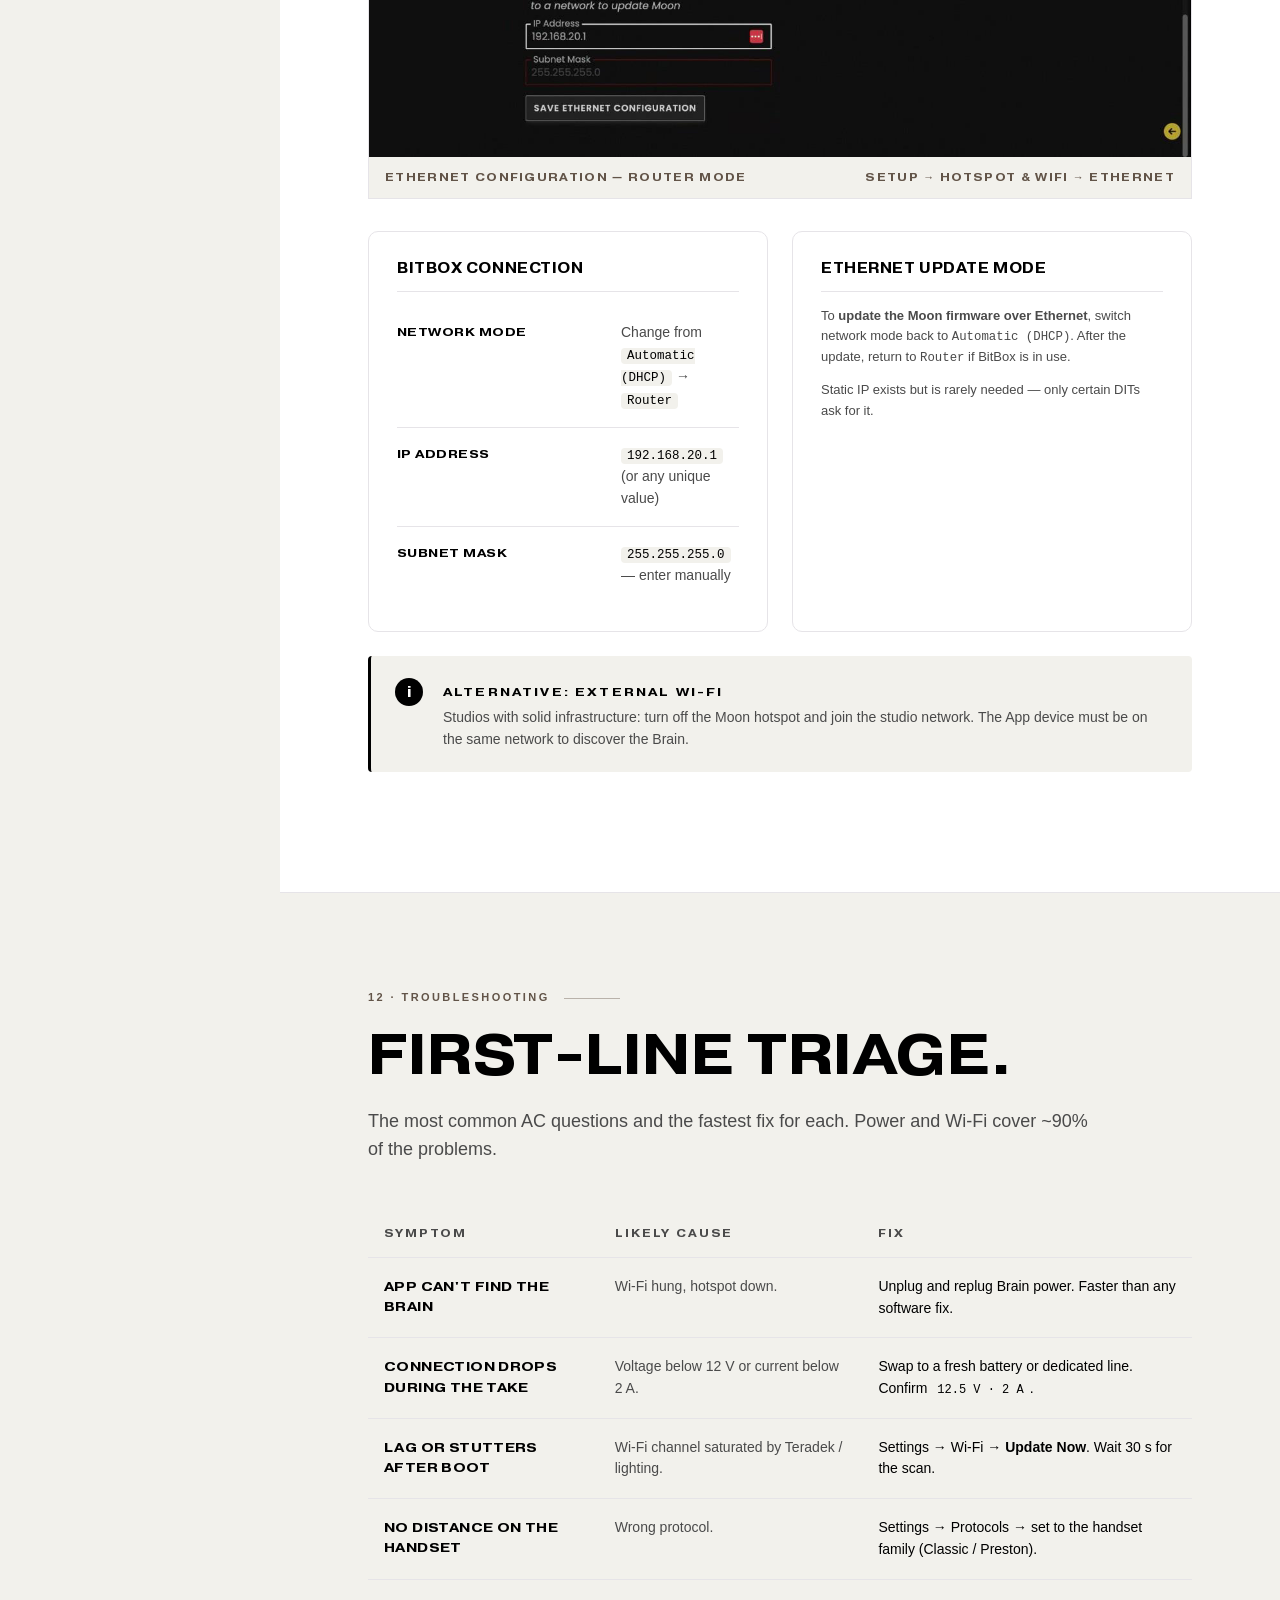
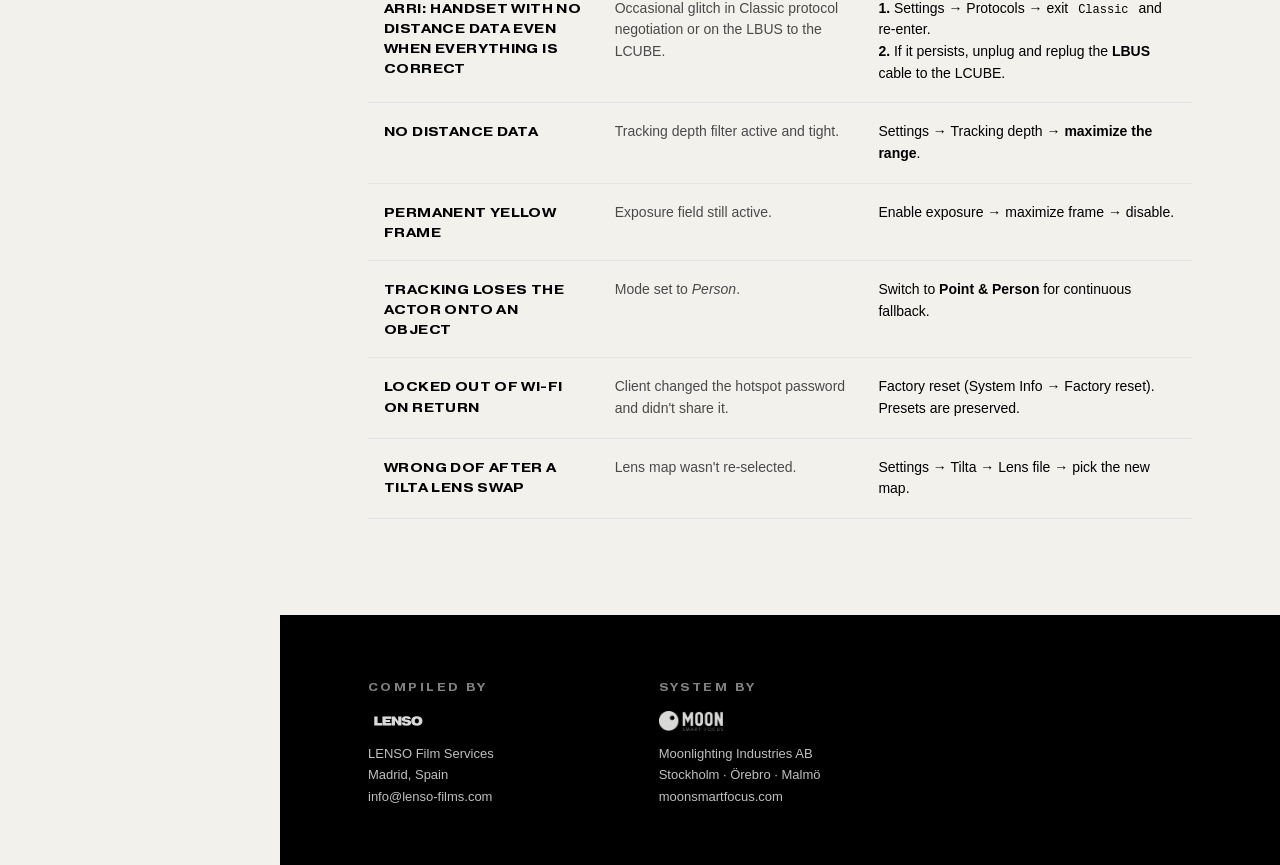
==== commit de162fa4: "Remove decorative LCUBE port circle that overlapped the SERIAL IN · MOTOR OUT label" ====
--- a/en/index.html
+++ b/en/index.html
@@ -211,13 +211,8 @@
               <p>Lens Control Unit</p>
             </div>
           </foreignObject>
-          <circle cx="510" cy="378" r="5" fill="#fff"/>
           <foreignObject x="438" y="372" width="160" height="18">
-            <div xmlns="http://www.w3.org/1999/xhtml" class="svg-label svg-label--mini"><span>
-
-
-
-SERIAL IN · MOTOR OUT</span></div>
+            <div xmlns="http://www.w3.org/1999/xhtml" class="svg-label svg-label--mini"><span>SERIAL IN · MOTOR OUT</span></div>
           </foreignObject>
           <circle cx="510" cy="270" r="3" fill="#000" stroke="none"/>
 
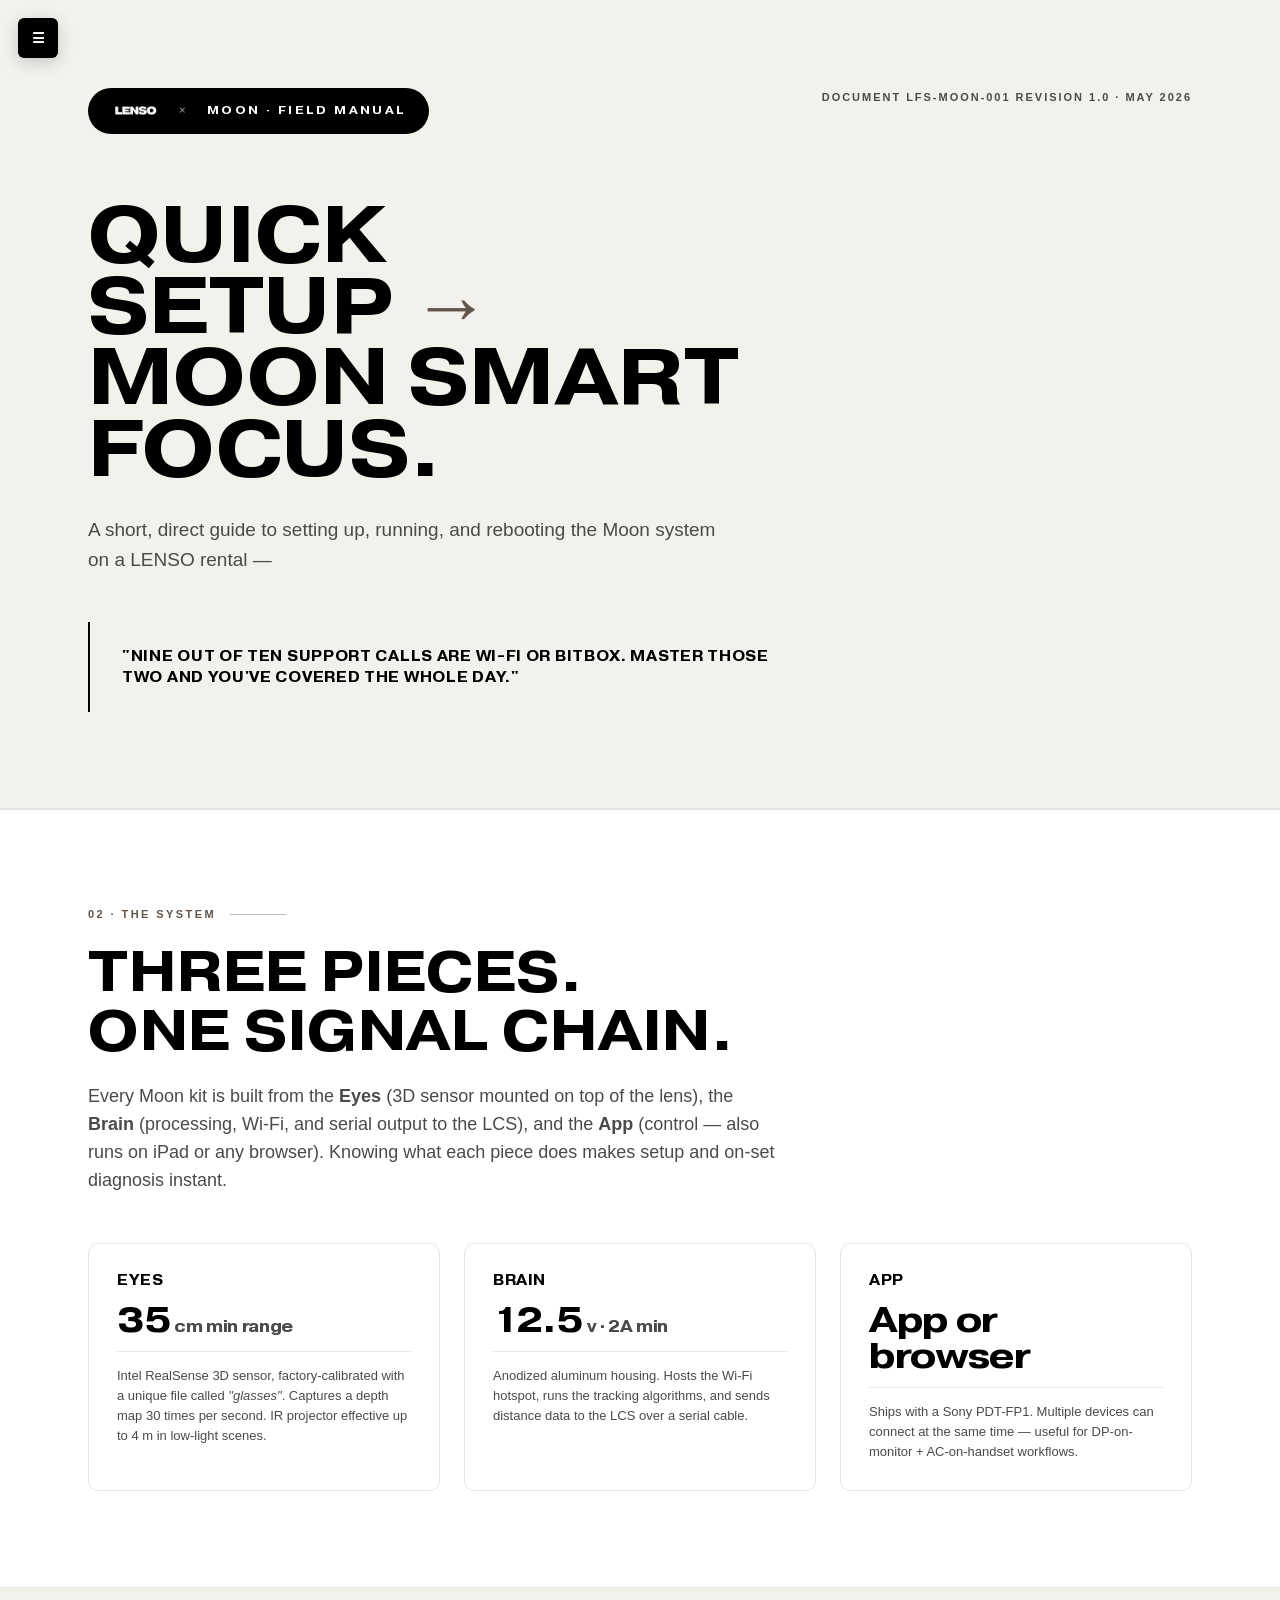
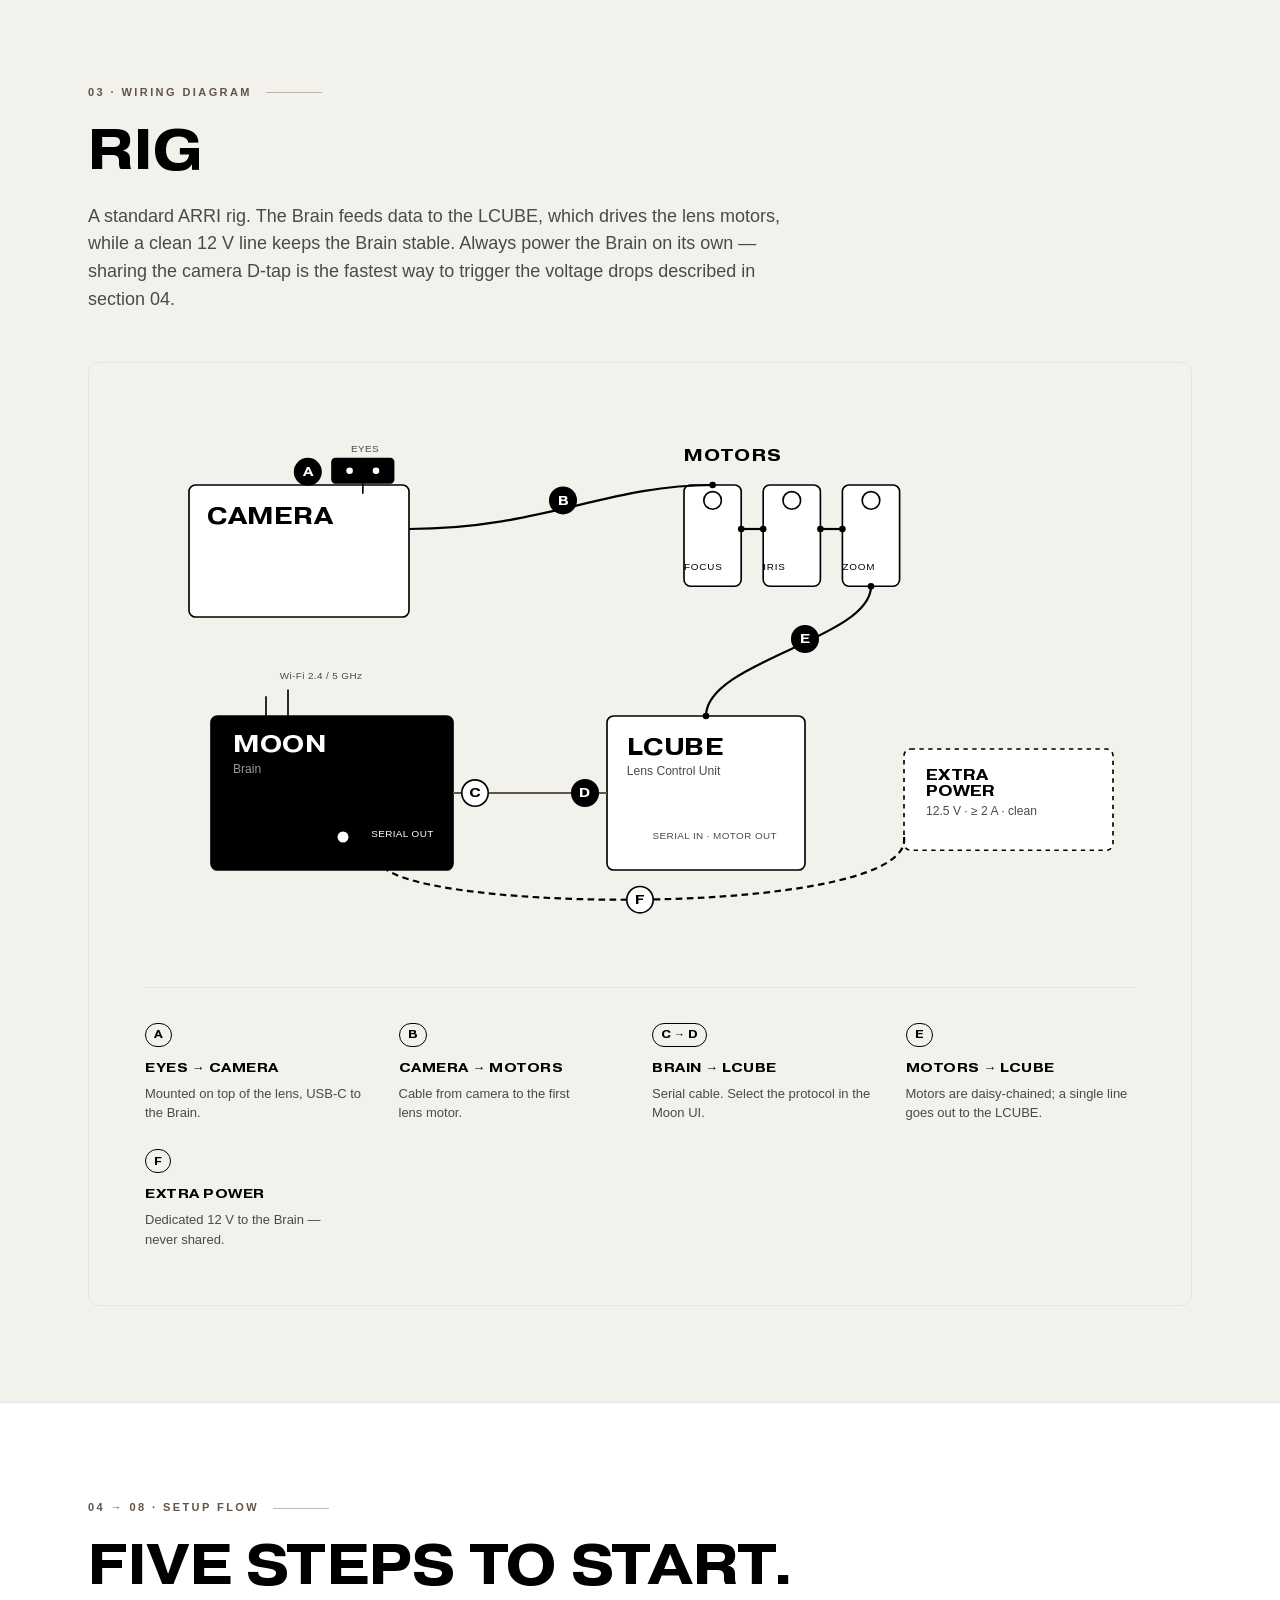
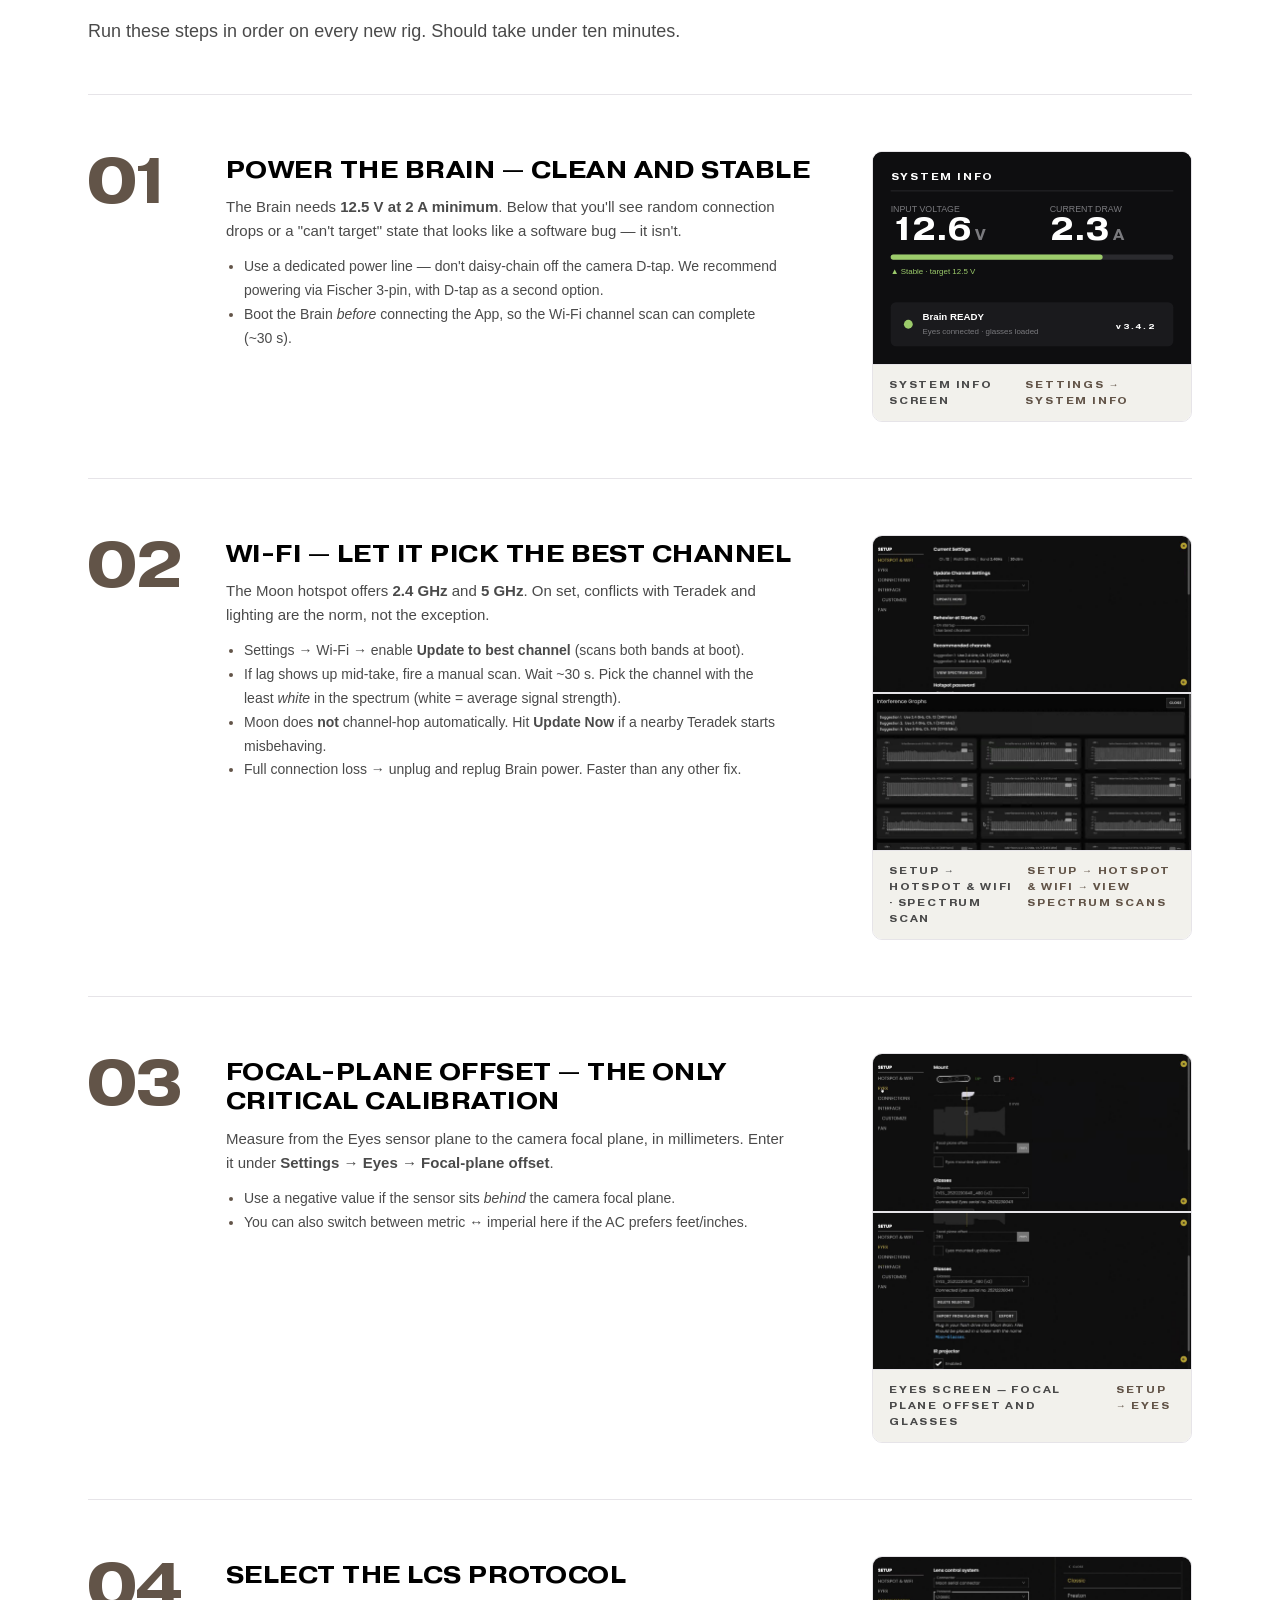
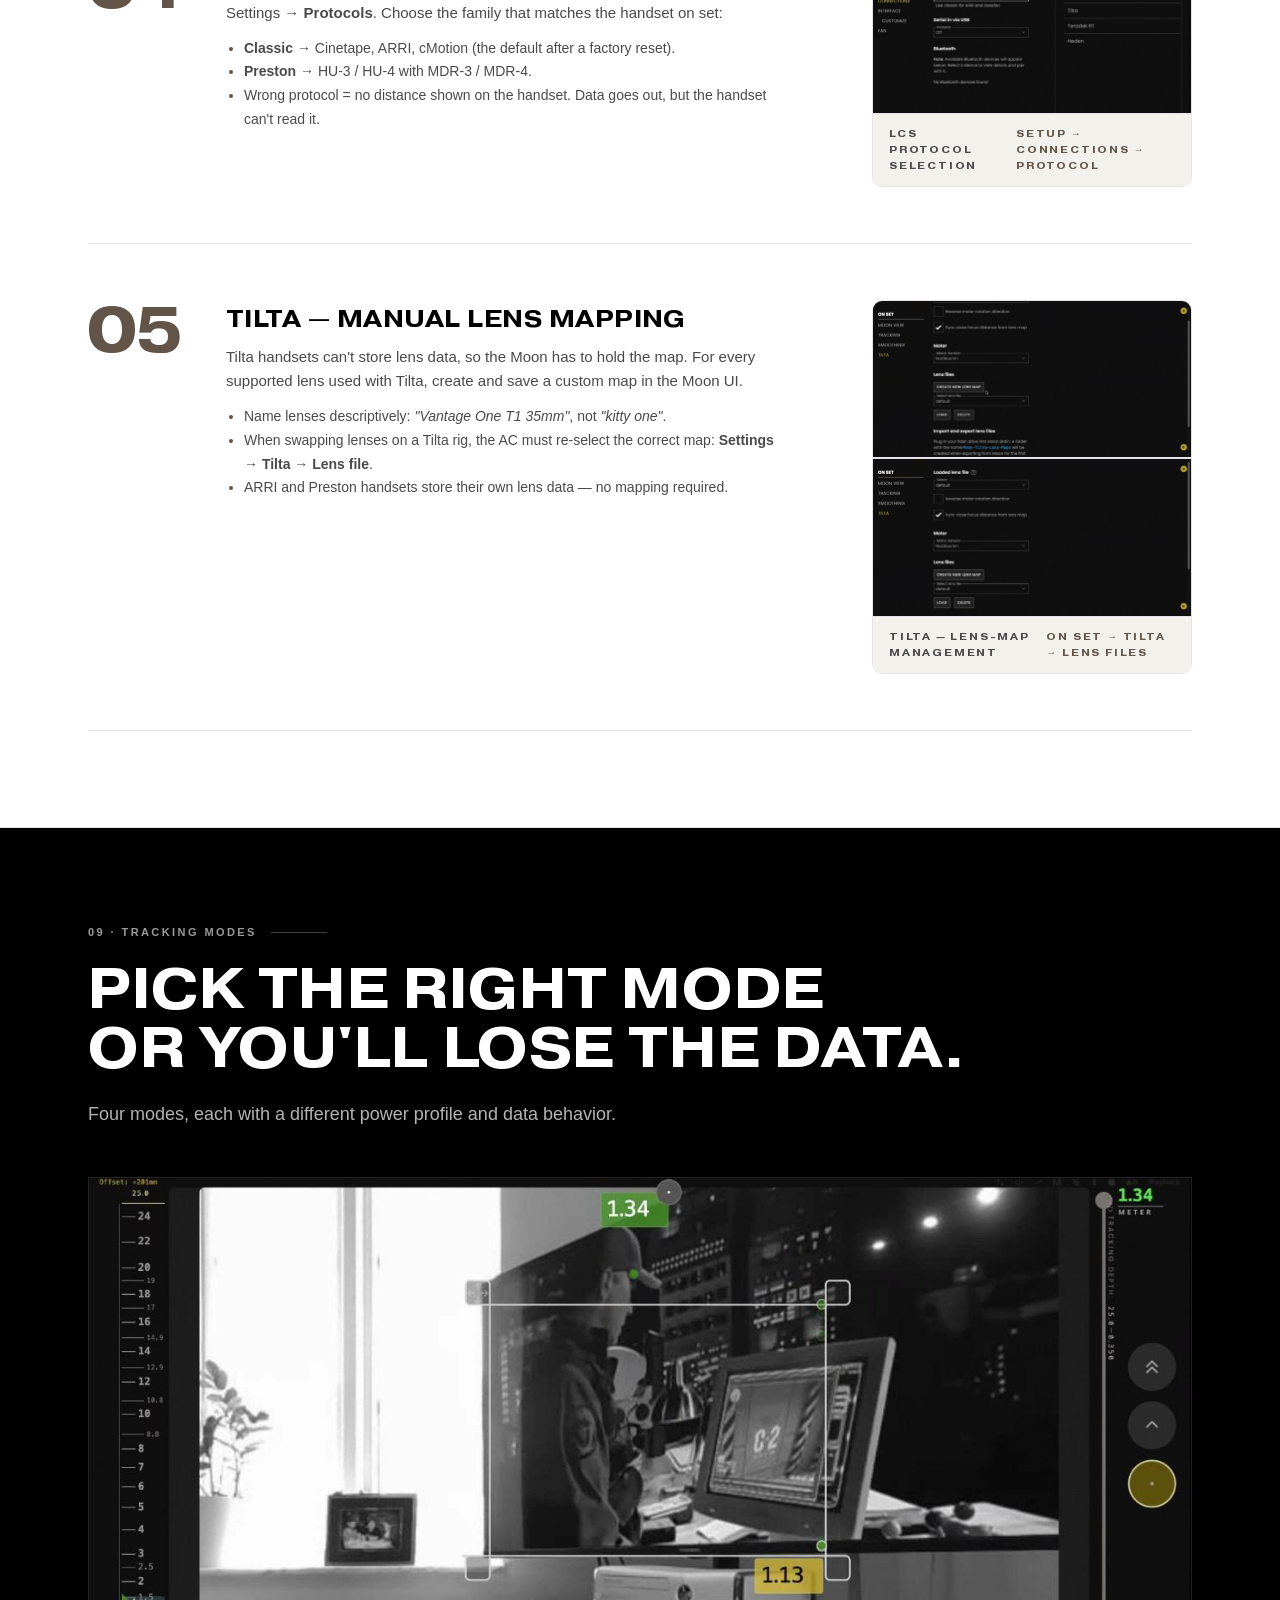
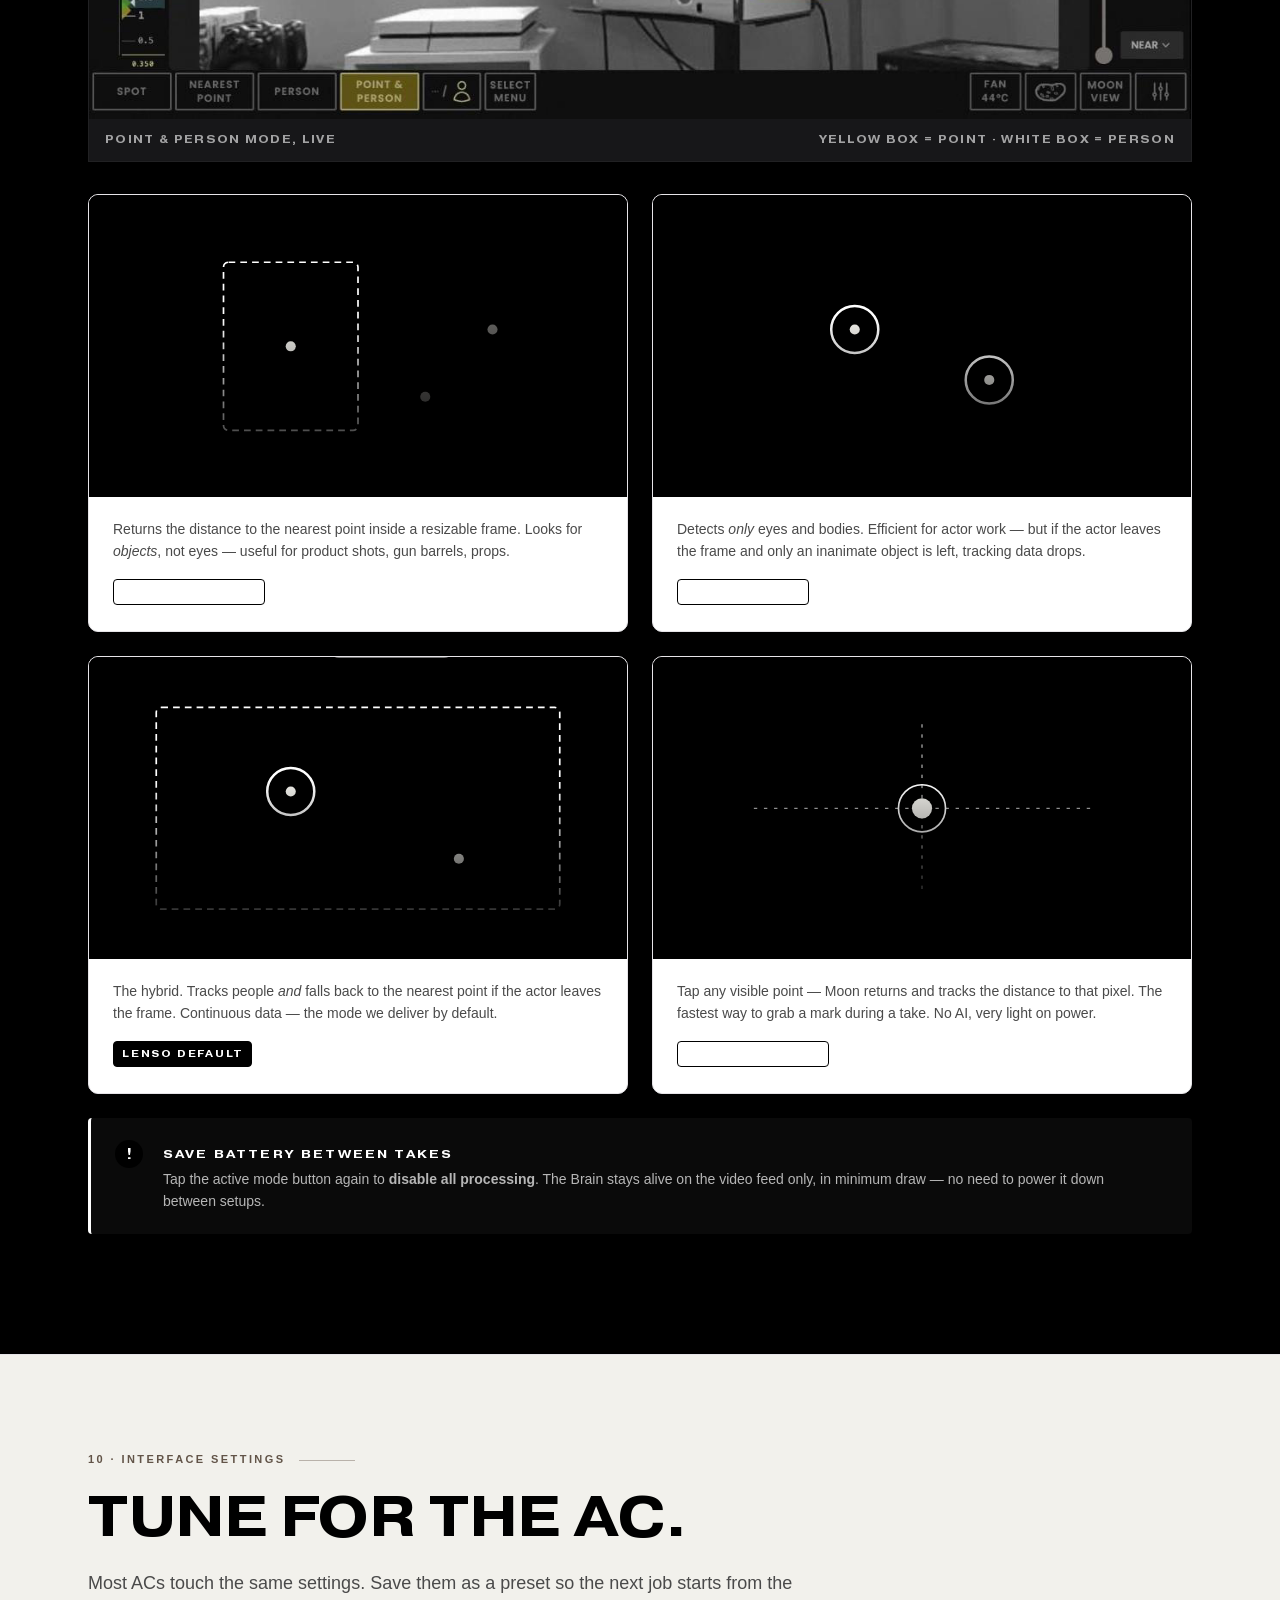
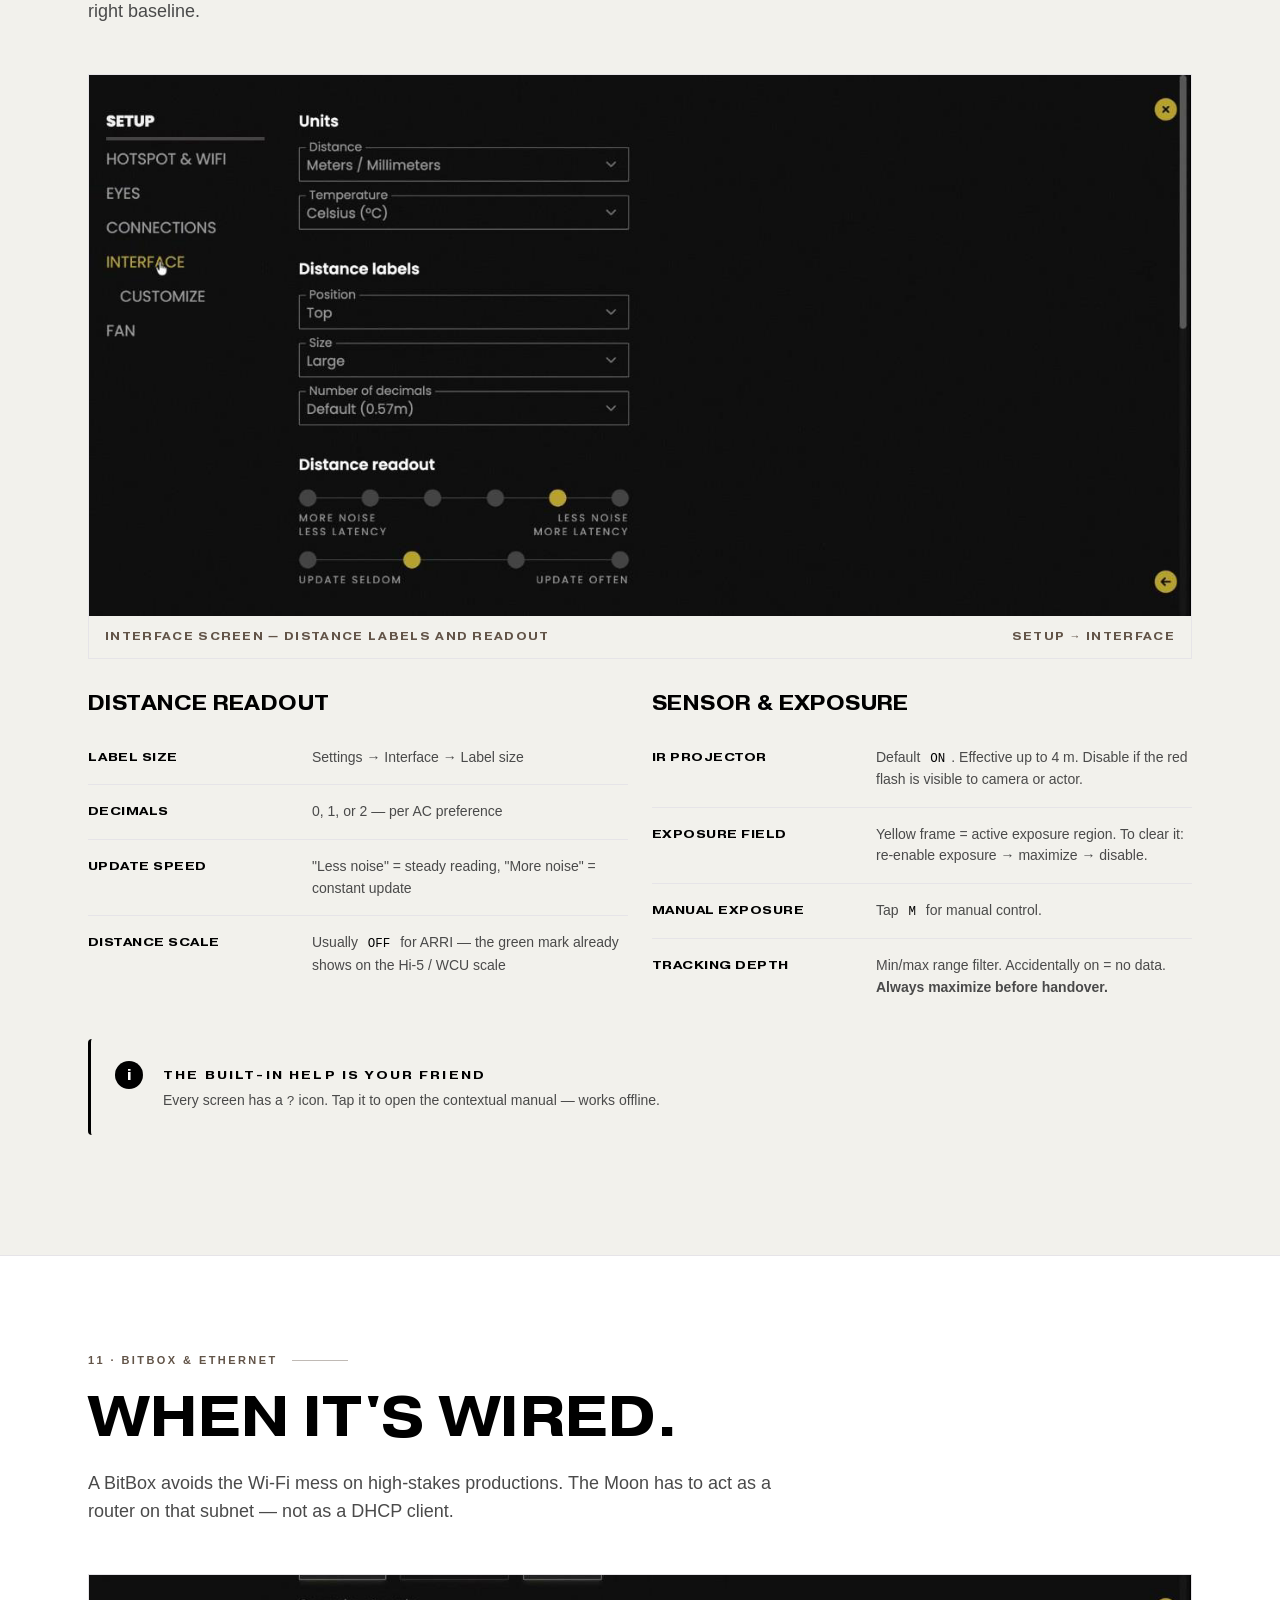
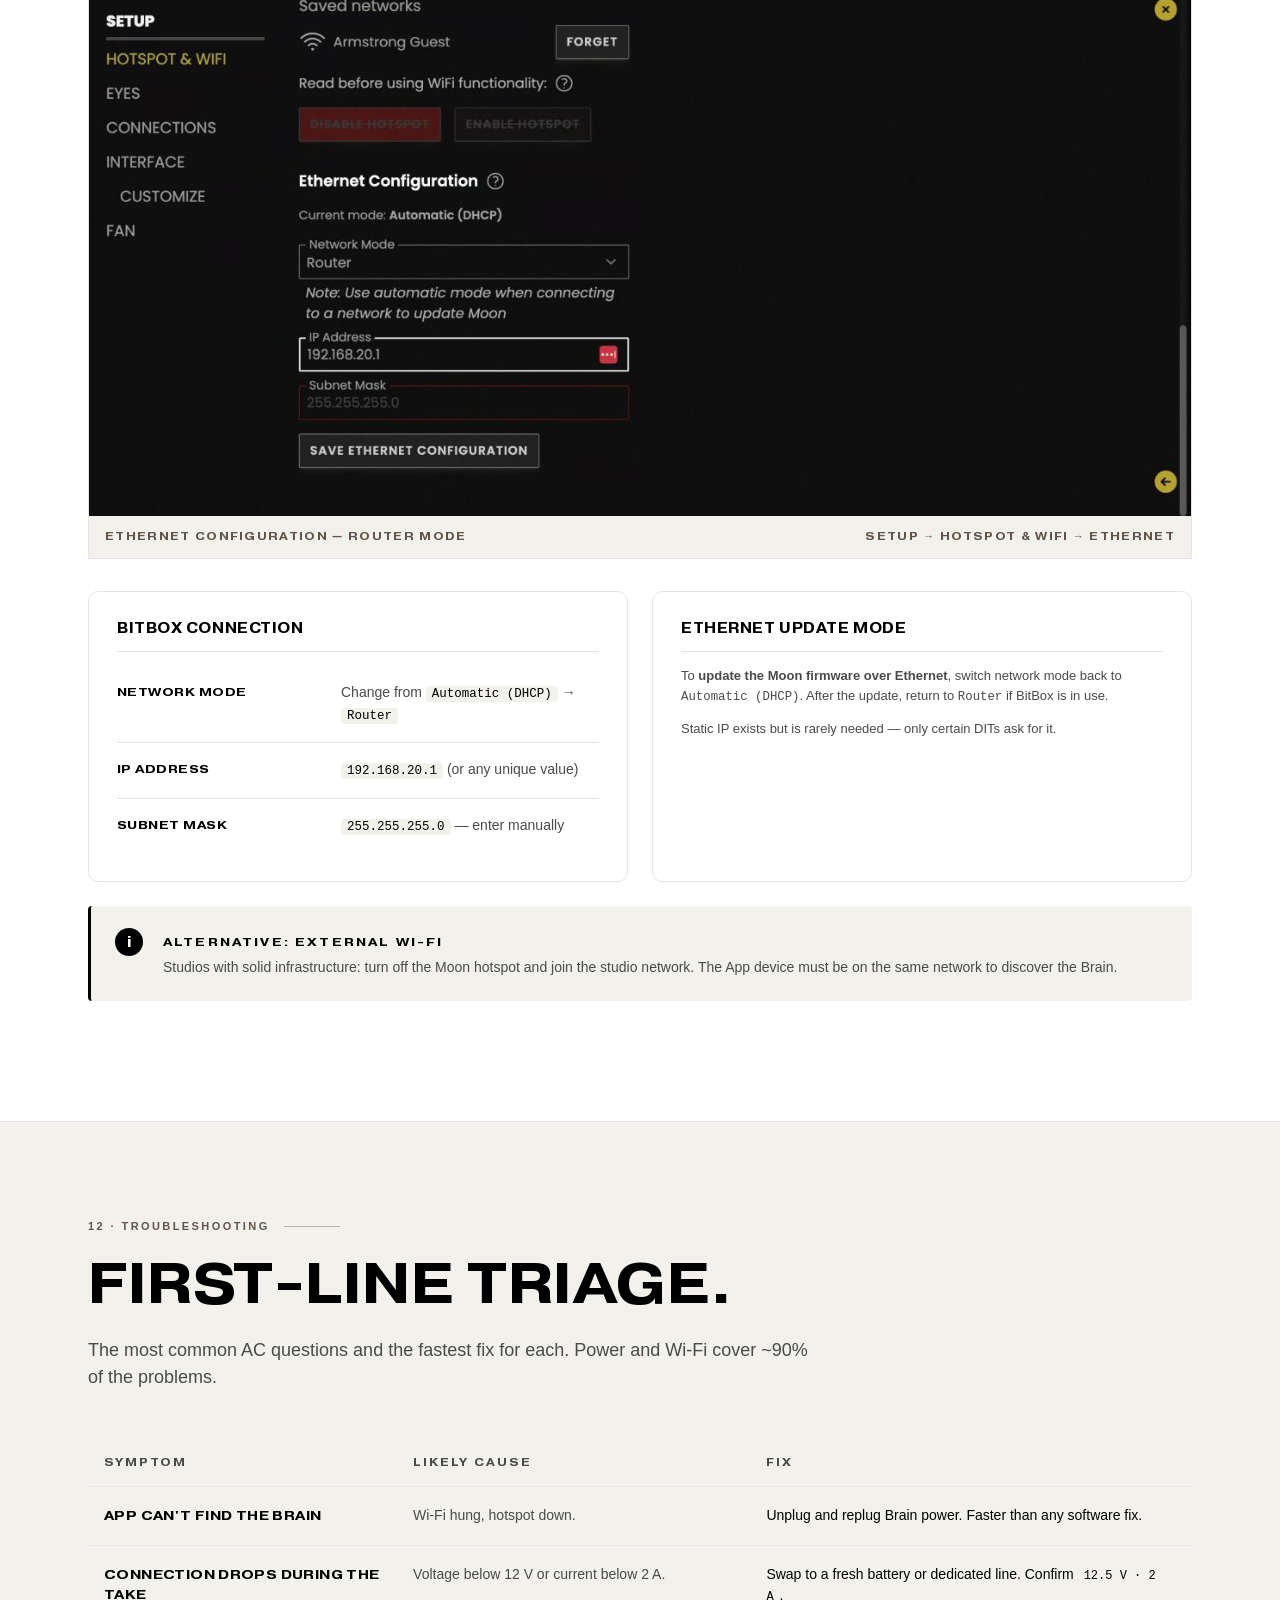
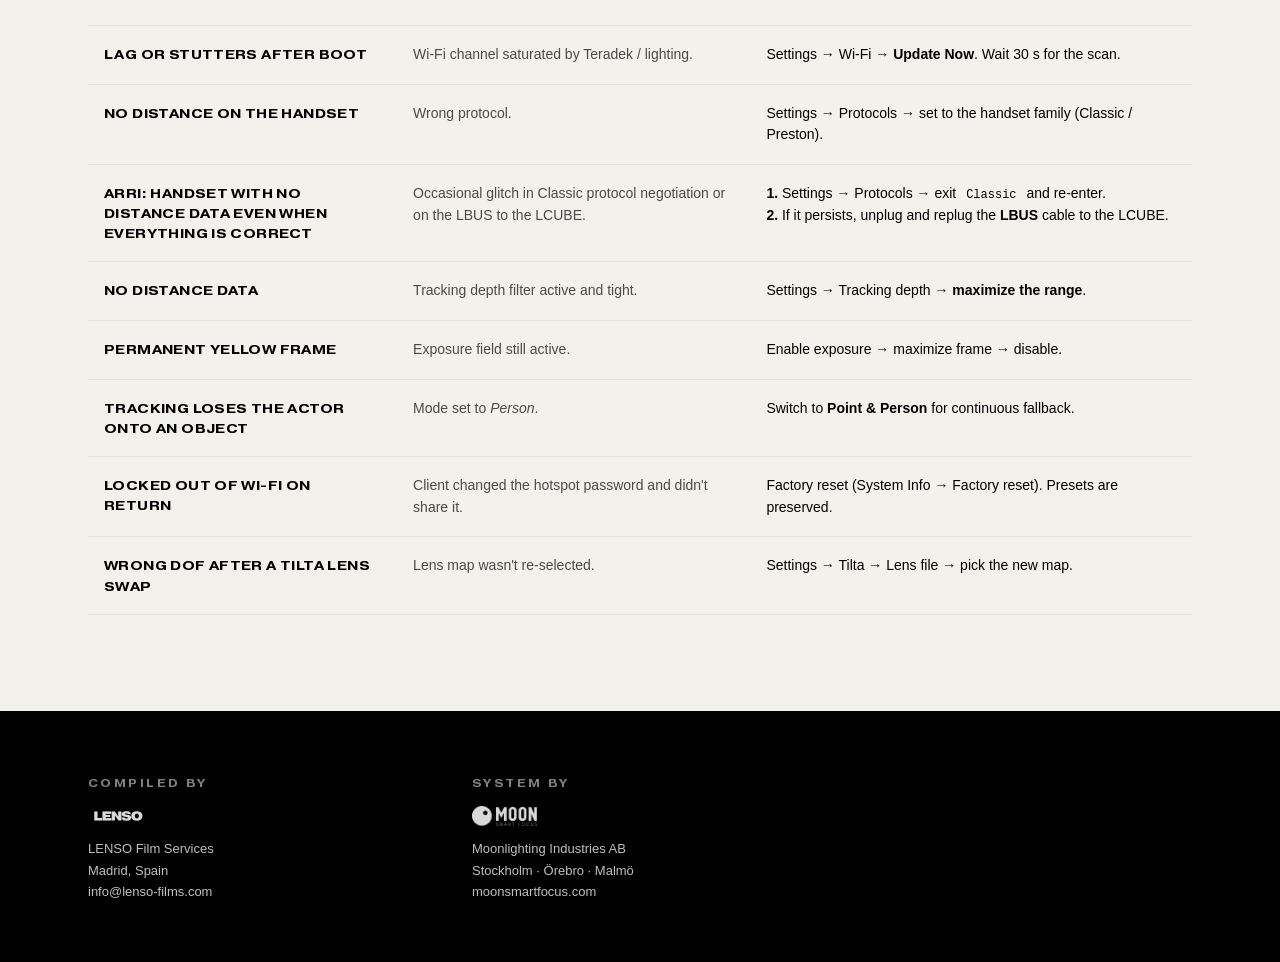
==== commit 461a510f: "Auto-collapse sidebar on scroll-down (desktop) Once the user scrolls past 80px going down, the sideb" ====
--- a/en/index.html
+++ b/en/index.html
@@ -743,13 +743,28 @@
   const SIDEBAR_KEY = 'lenso-moon-sidebar-collapsed';
   const collapseBtn = document.getElementById('sidebarCollapse');
   const expandBtn = document.getElementById('sidebarExpand');
-  function setCollapsed(c) {
+  function setCollapsed(c, persist) {
     document.body.classList.toggle('sidebar-collapsed', c);
-    try { localStorage.setItem(SIDEBAR_KEY, c ? '1' : ''); } catch (_) {}
+    if (persist) {
+      try { localStorage.setItem(SIDEBAR_KEY, c ? '1' : ''); } catch (_) {}
+    }
   }
-  try { if (localStorage.getItem(SIDEBAR_KEY) === '1') setCollapsed(true); } catch (_) {}
-  collapseBtn && collapseBtn.addEventListener('click', () => setCollapsed(true));
-  expandBtn   && expandBtn.addEventListener('click',   () => setCollapsed(false));
+  try { if (localStorage.getItem(SIDEBAR_KEY) === '1') setCollapsed(true, false); } catch (_) {}
+  collapseBtn && collapseBtn.addEventListener('click', () => setCollapsed(true,  true));
+  expandBtn   && expandBtn.addEventListener('click',   () => setCollapsed(false, true));
+
+  // Auto-collapse on scroll-down (desktop only). Doesn't persist — leaves the
+  // user's last manual choice in storage intact.
+  let lastScrollY = window.scrollY;
+  window.addEventListener('scroll', () => {
+    const y = window.scrollY;
+    const goingDown = y > lastScrollY;
+    lastScrollY = y;
+    if (window.innerWidth < 981) return;
+    if (goingDown && y > 80 && !document.body.classList.contains('sidebar-collapsed')) {
+      setCollapsed(true, false);
+    }
+  }, { passive: true });
 
   // --- Sidebar active link tracking ---
   const navLinks = document.querySelectorAll('#nav a');
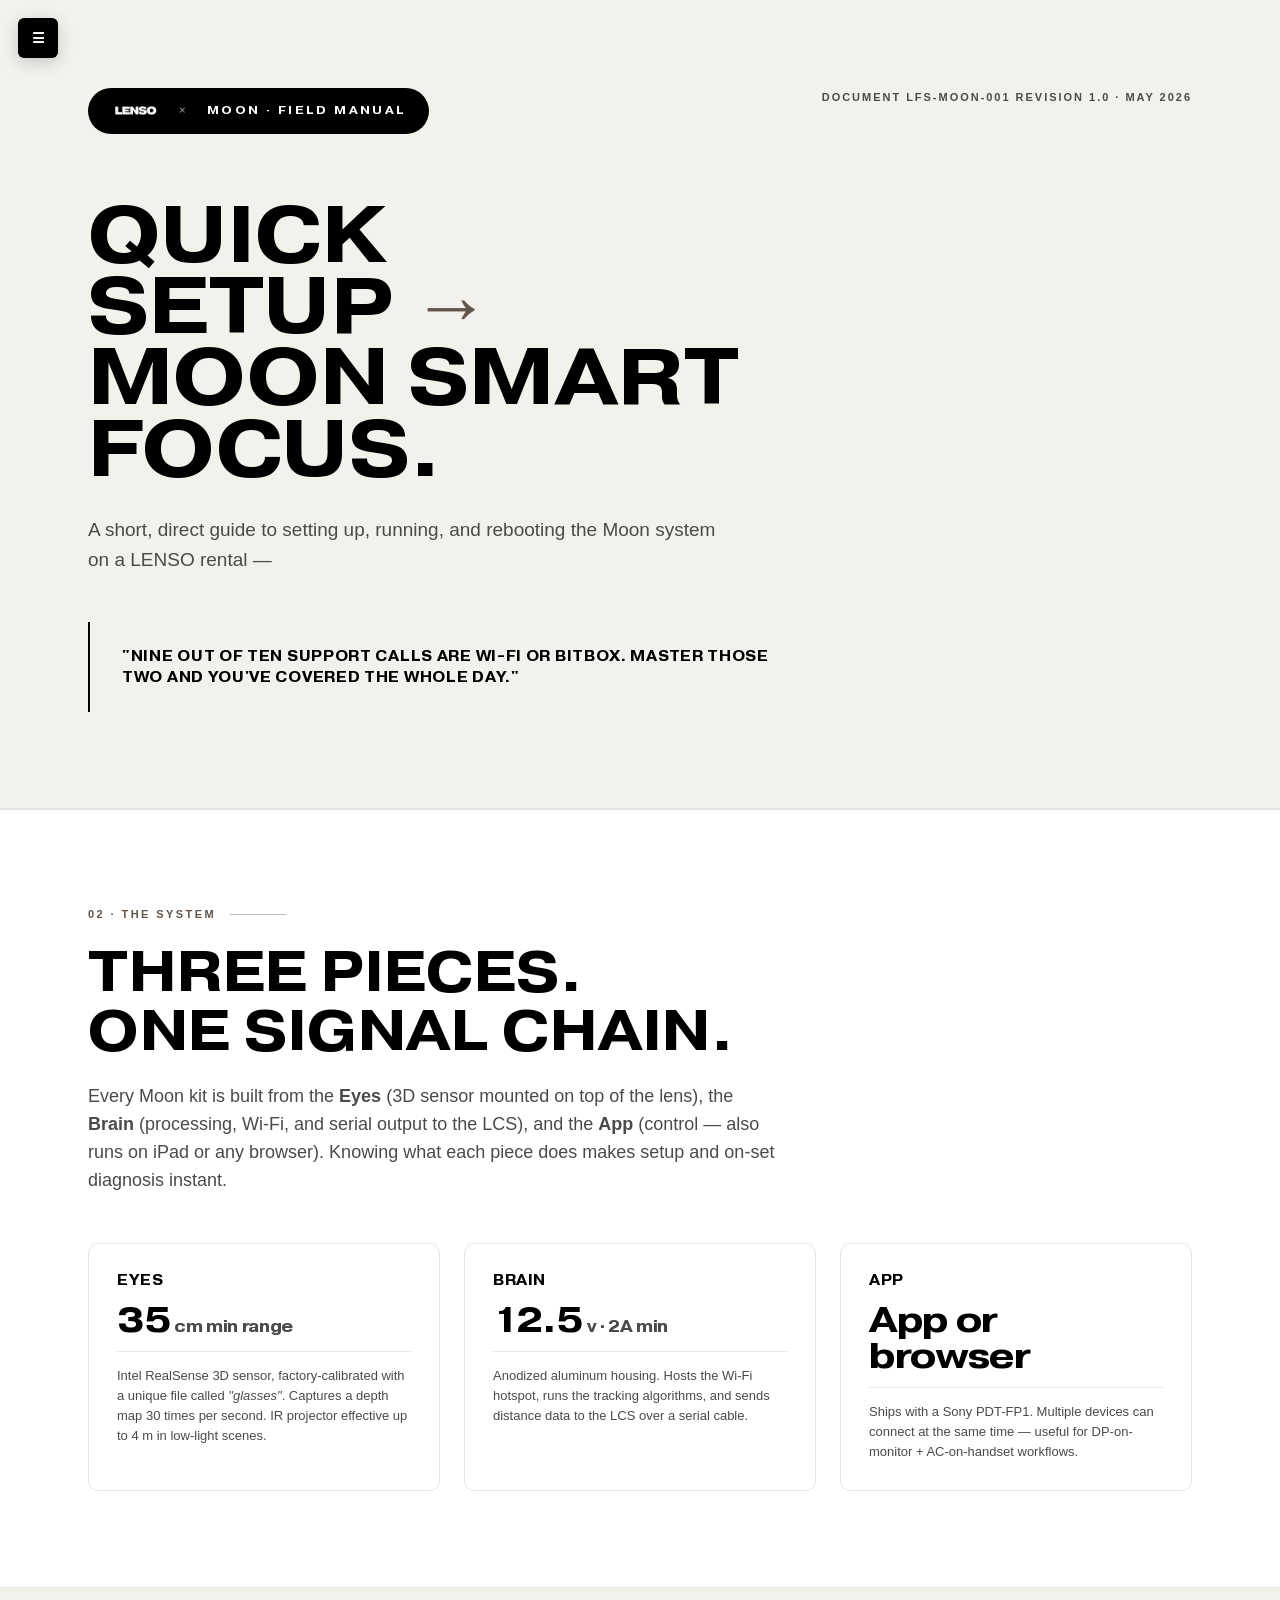
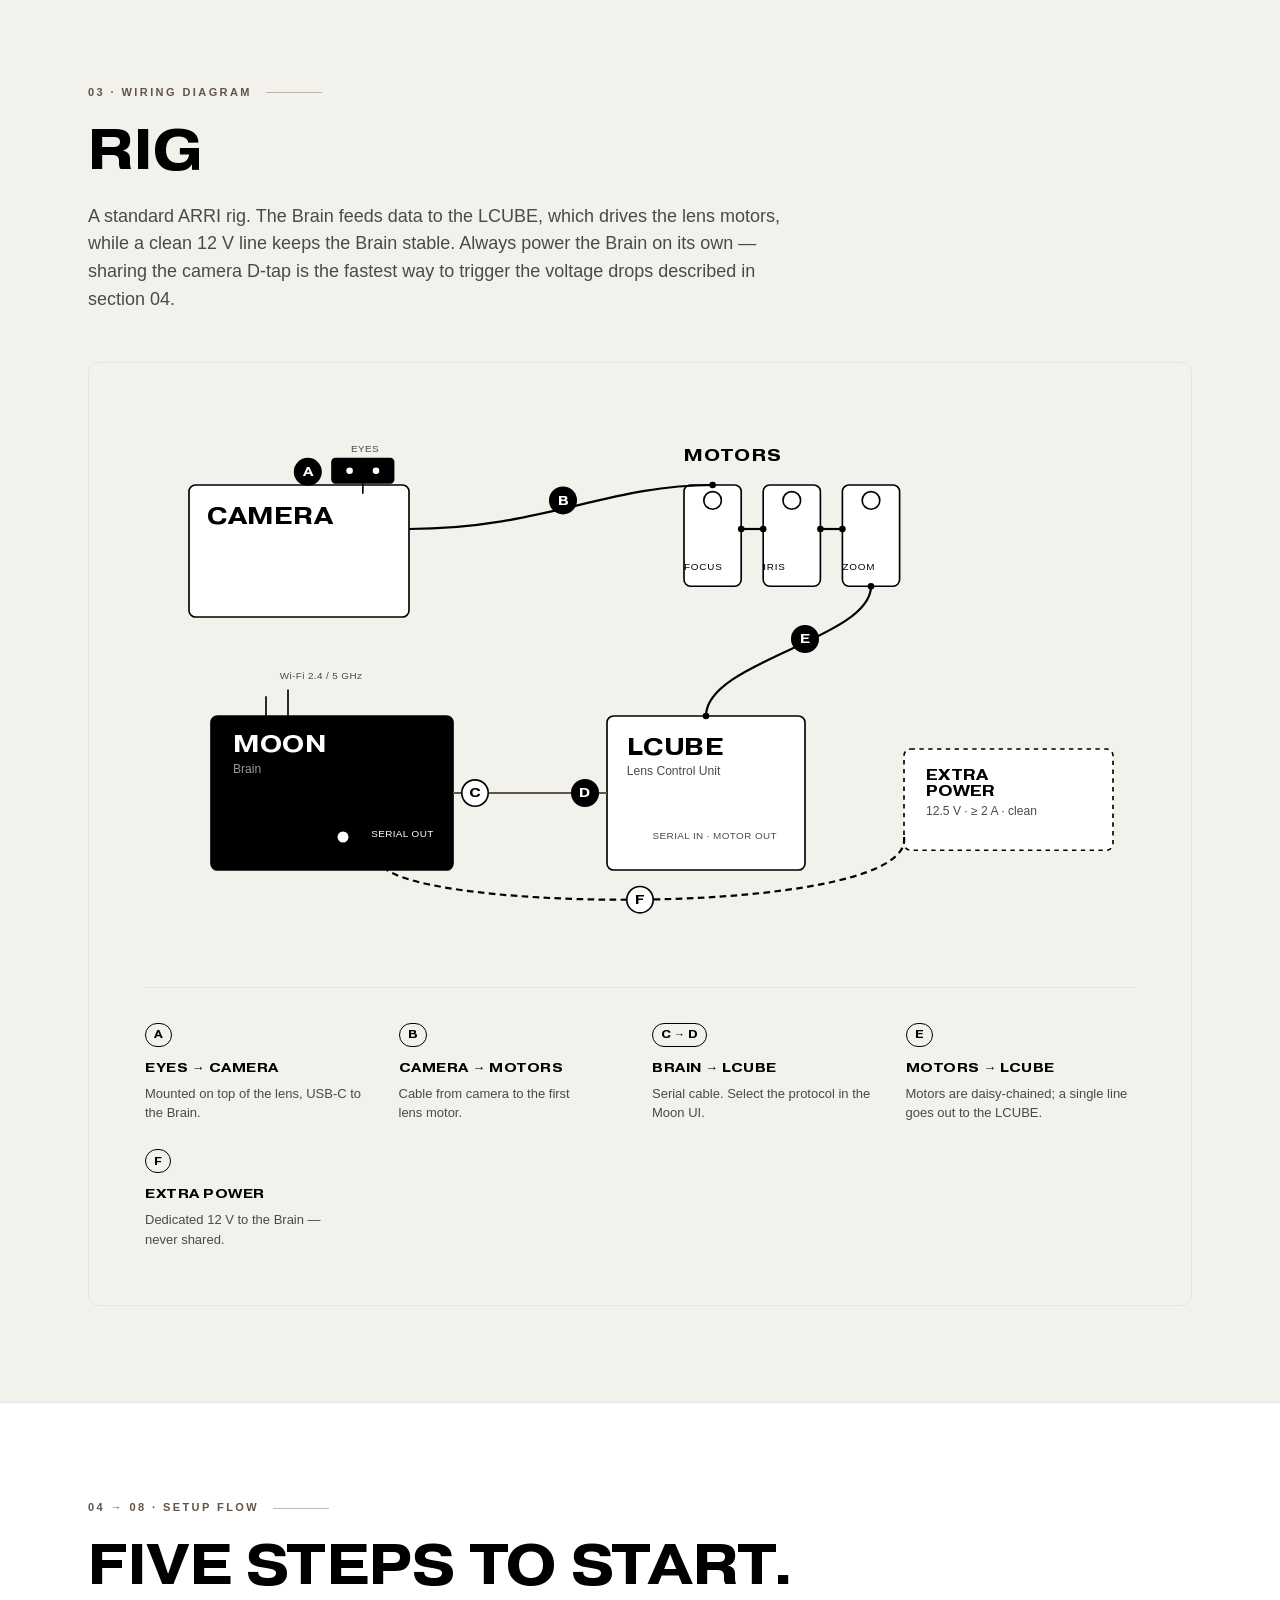
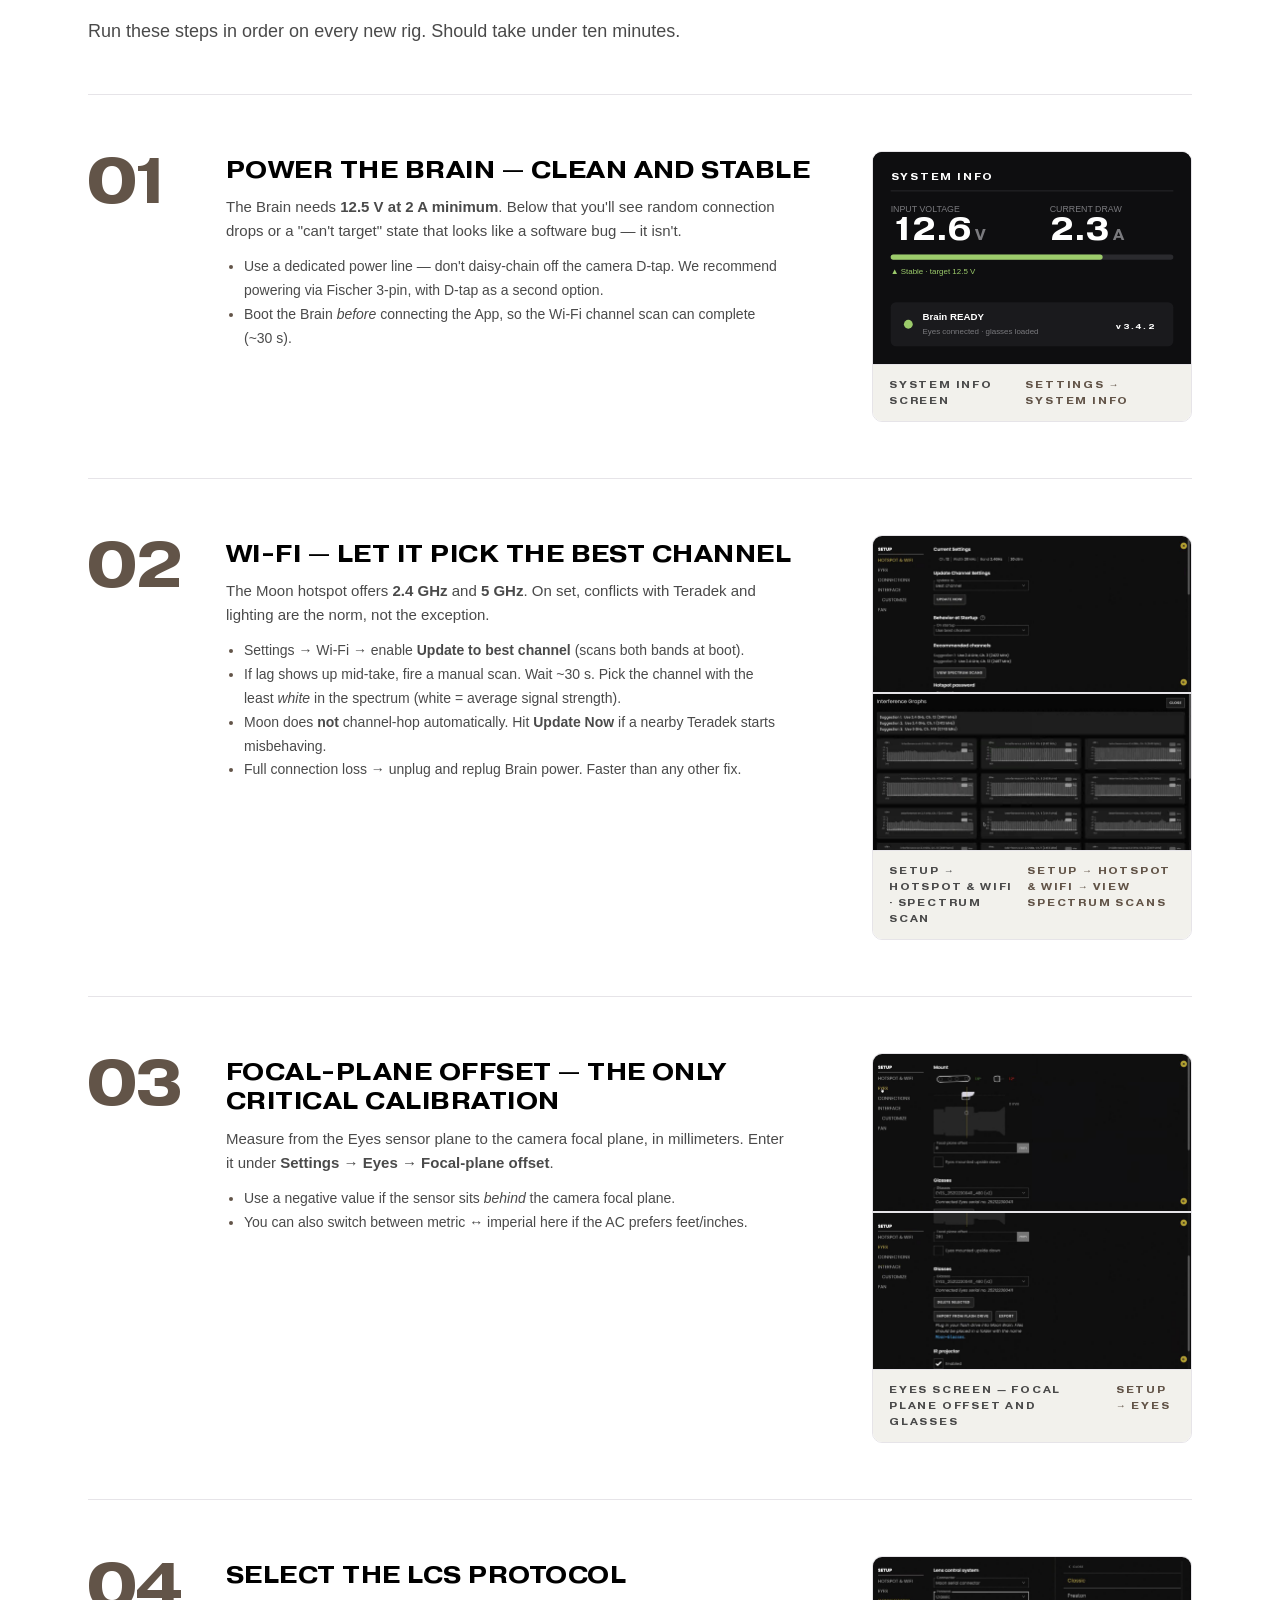
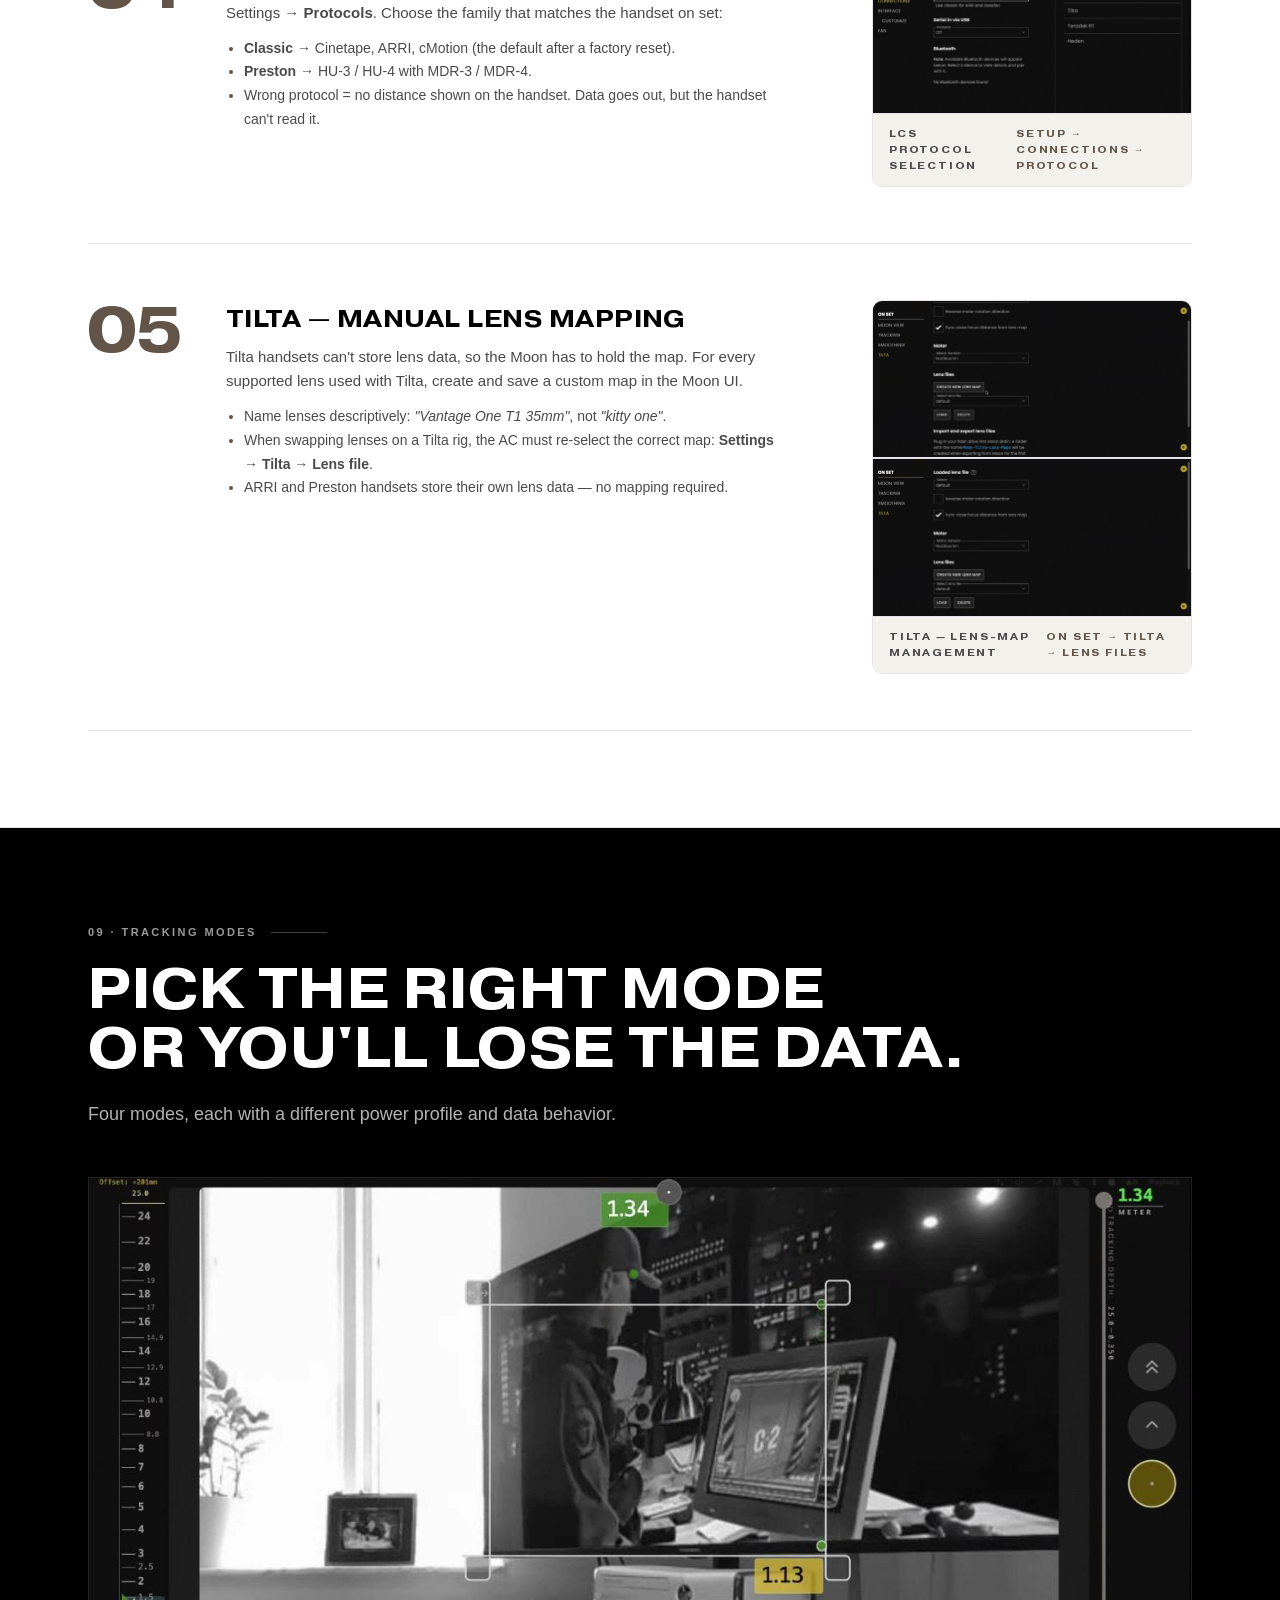
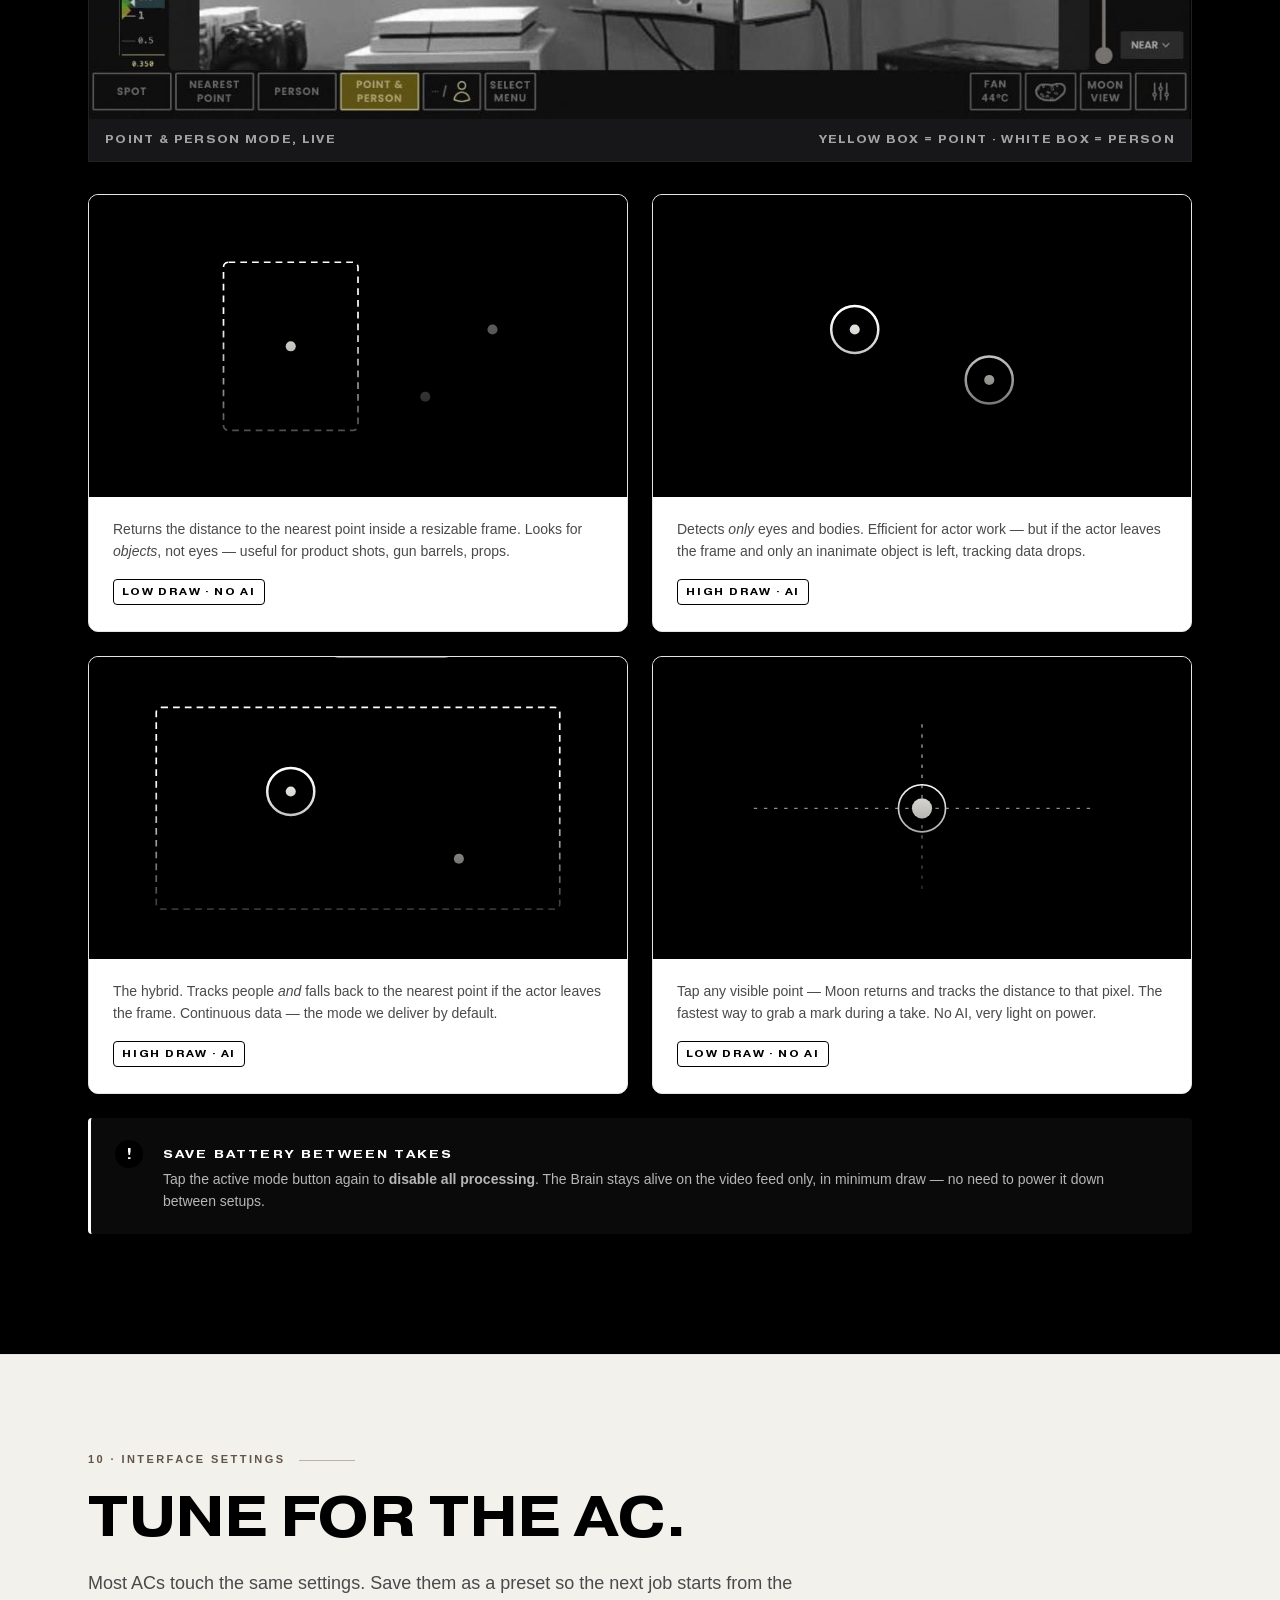
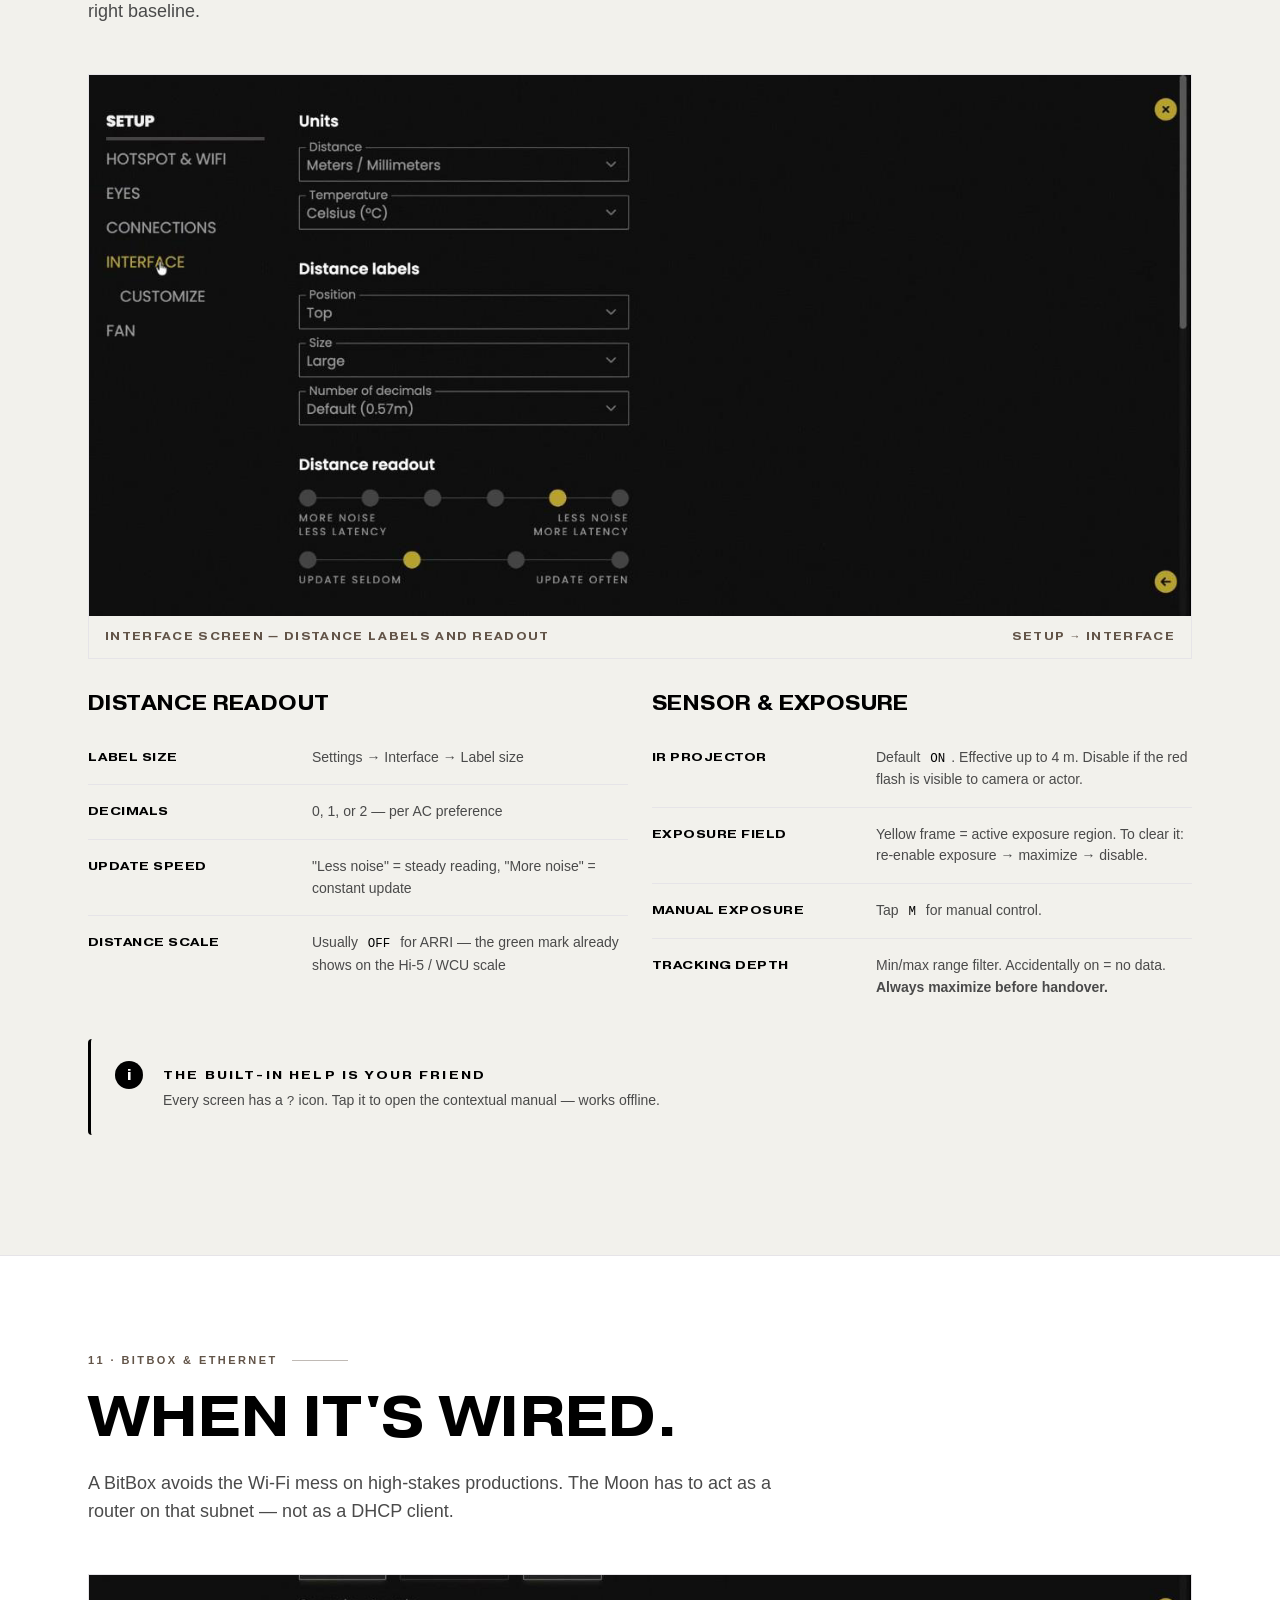
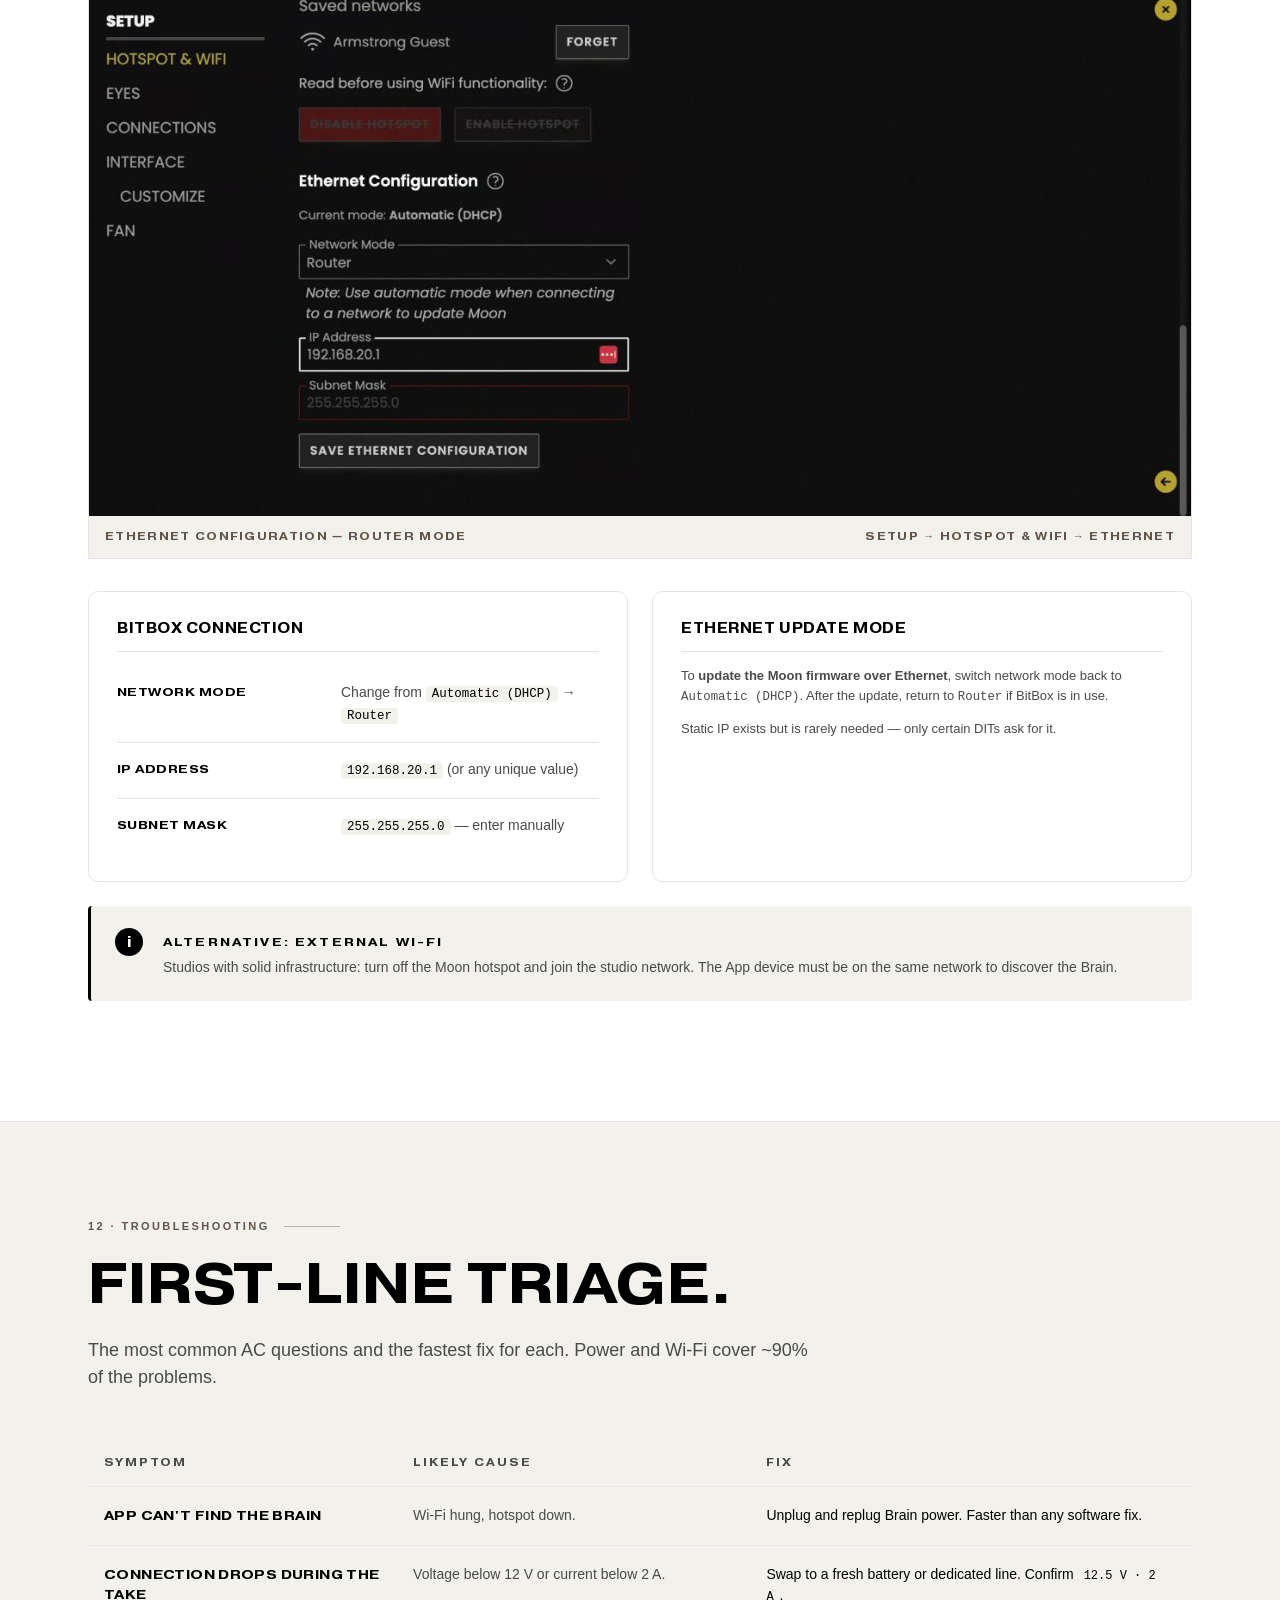
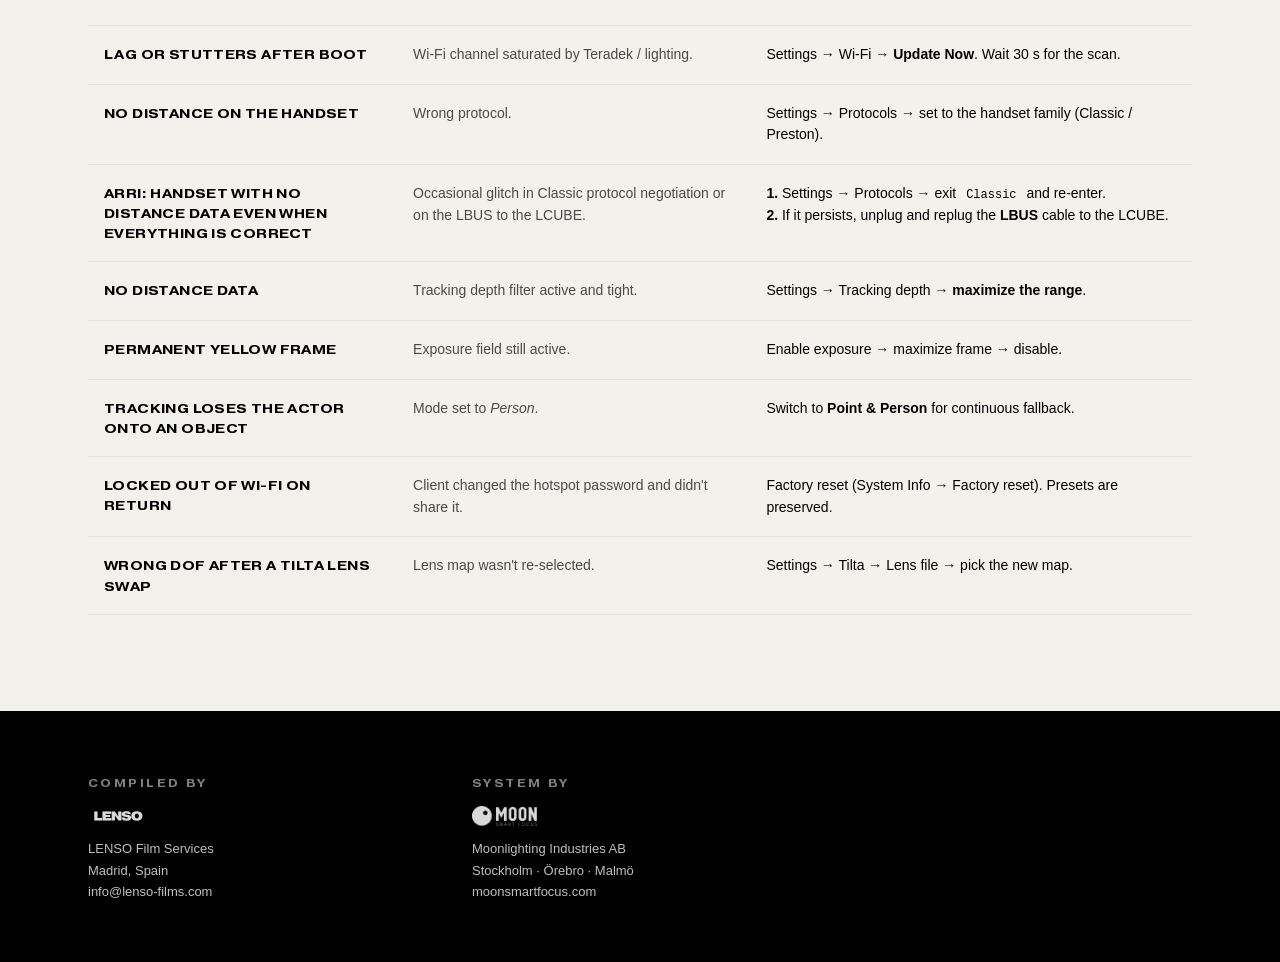
==== commit c7fa6b72: "Mode card polish + smoother sidebar collapse - Set explicit black color on .tag (was inheriting whit" ====
--- a/en/index.html
+++ b/en/index.html
@@ -493,11 +493,11 @@
               <circle cx="120" cy="80" r="3" fill="#F2F1EC"/>
               <circle cx="220" cy="120" r="3" fill="#F2F1EC"/>
             </svg>
-            <h4>Point &amp; Person <span class="reco-tag">RECOMMENDED</span></h4>
+            <h4>Point &amp; Person <span class="reco-tag">DEFAULT LENSO</span></h4>
           </div>
           <div class="mode-card__body">
             <p>The hybrid. Tracks people <em>and</em> falls back to the nearest point if the actor leaves the frame. Continuous data — the mode we deliver by default.</p>
-            <span class="tag tag--accent">LENSO Default</span>
+            <span class="tag">High draw · AI</span>
           </div>
         </div>
 
--- a/manual.css
+++ b/manual.css
@@ -21,6 +21,7 @@
   display: grid;
   grid-template-columns: 280px 1fr;
   min-height: 100vh;
+  transition: grid-template-columns 280ms cubic-bezier(.4,0,.2,1);
 }
 
 /* ---------- MOBILE NAV TOGGLE ---------- */
@@ -74,6 +75,8 @@
   flex-direction: column;
   gap: 32px;
   overflow-y: auto;
+  overflow-x: hidden;
+  transition: transform 280ms cubic-bezier(.4,0,.2,1), opacity 200ms ease;
 }
 
 .sidebar__brandlock {
@@ -209,9 +212,10 @@
 
 @media (min-width: 981px) {
   .sidebar__collapse { display: flex; }
-  body.sidebar-collapsed .shell { grid-template-columns: 1fr; }
-  body.sidebar-collapsed .sidebar { display: none; }
+  body.sidebar-collapsed .shell { grid-template-columns: 0 1fr; }
+  body.sidebar-collapsed .sidebar { transform: translateX(-100%); opacity: 0; pointer-events: none; }
   body.sidebar-collapsed .sidebar__expand { display: flex; }
+  .sidebar__expand { transition: opacity 220ms ease, transform 220ms ease; opacity: 1; }
 }
 
 /* ---------- WAREHOUSE-ONLY (section 13) ---------- */
@@ -800,6 +804,7 @@
   padding: 4px 8px;
   border: 1px solid var(--color-black);
   border-radius: 4px;
+  color: var(--color-black);
 }
 .mode-card__body .tag--accent { background: var(--color-black); color: white; }
 
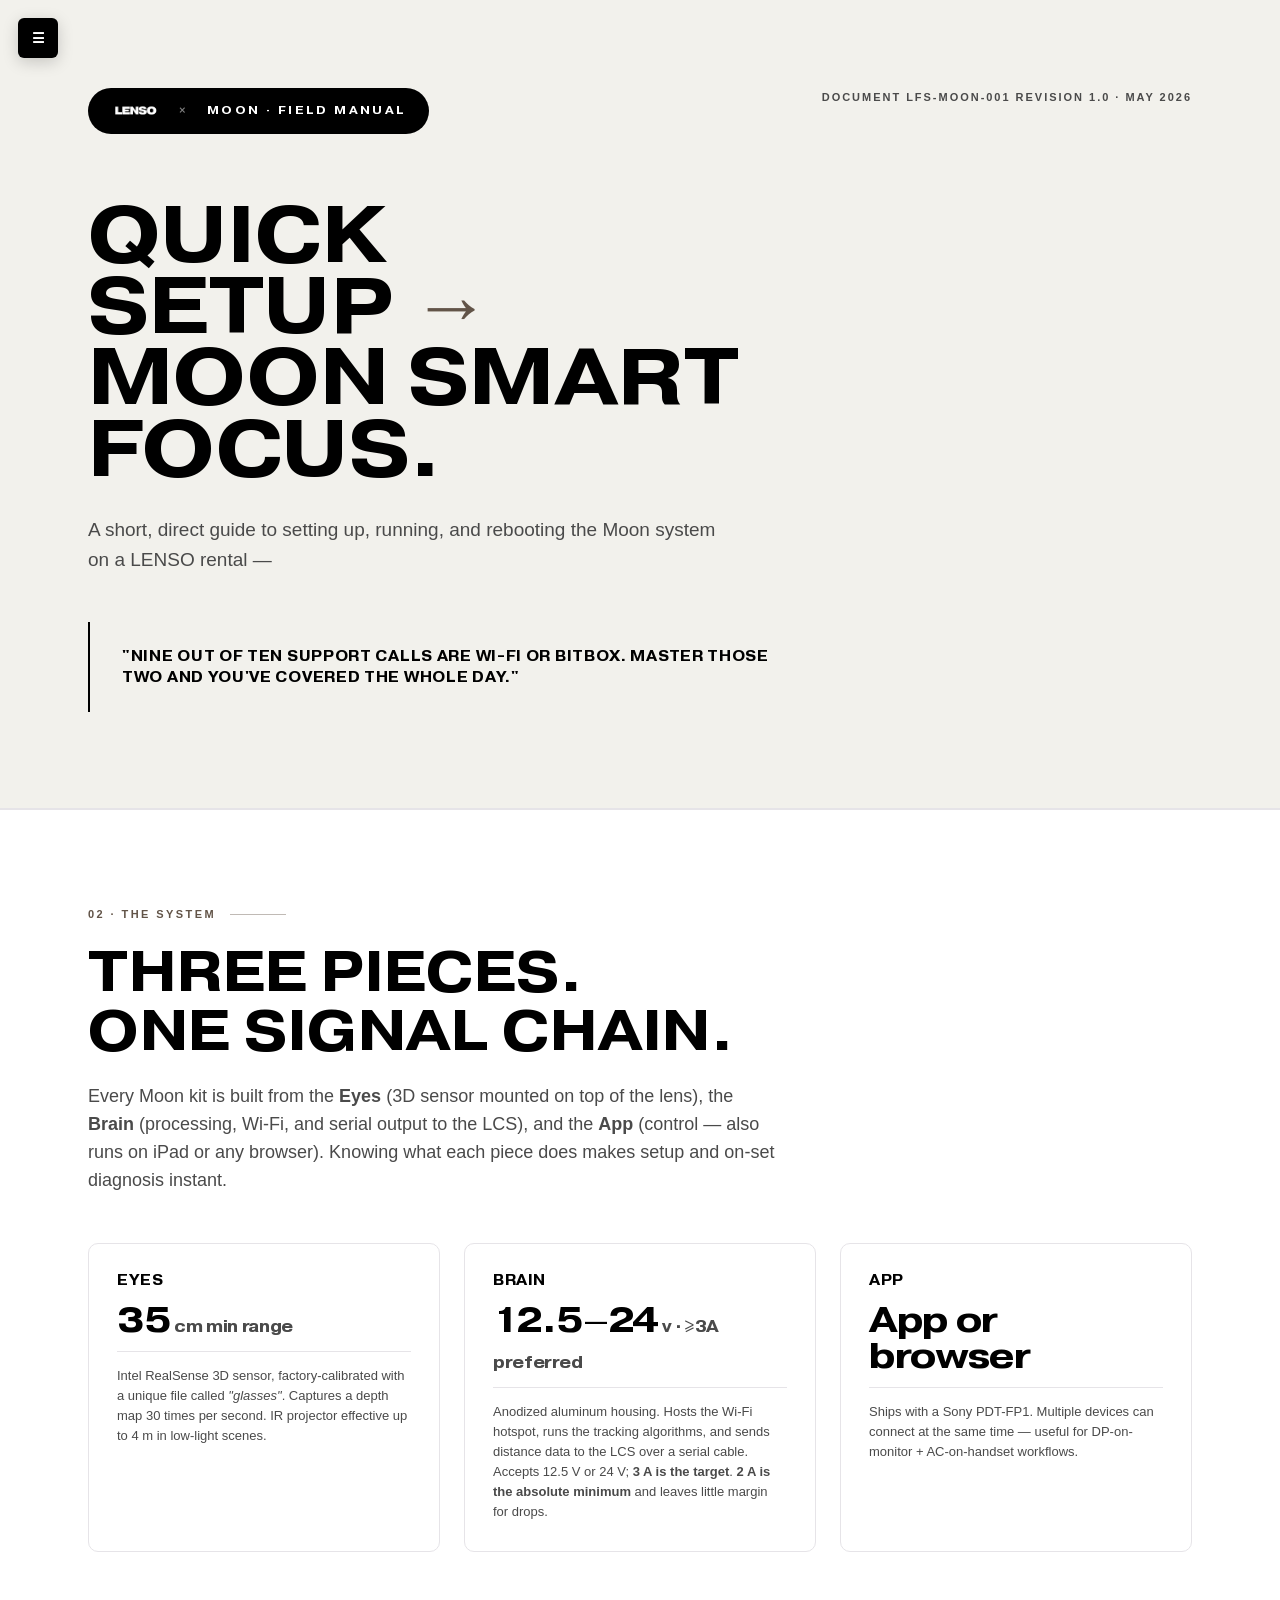
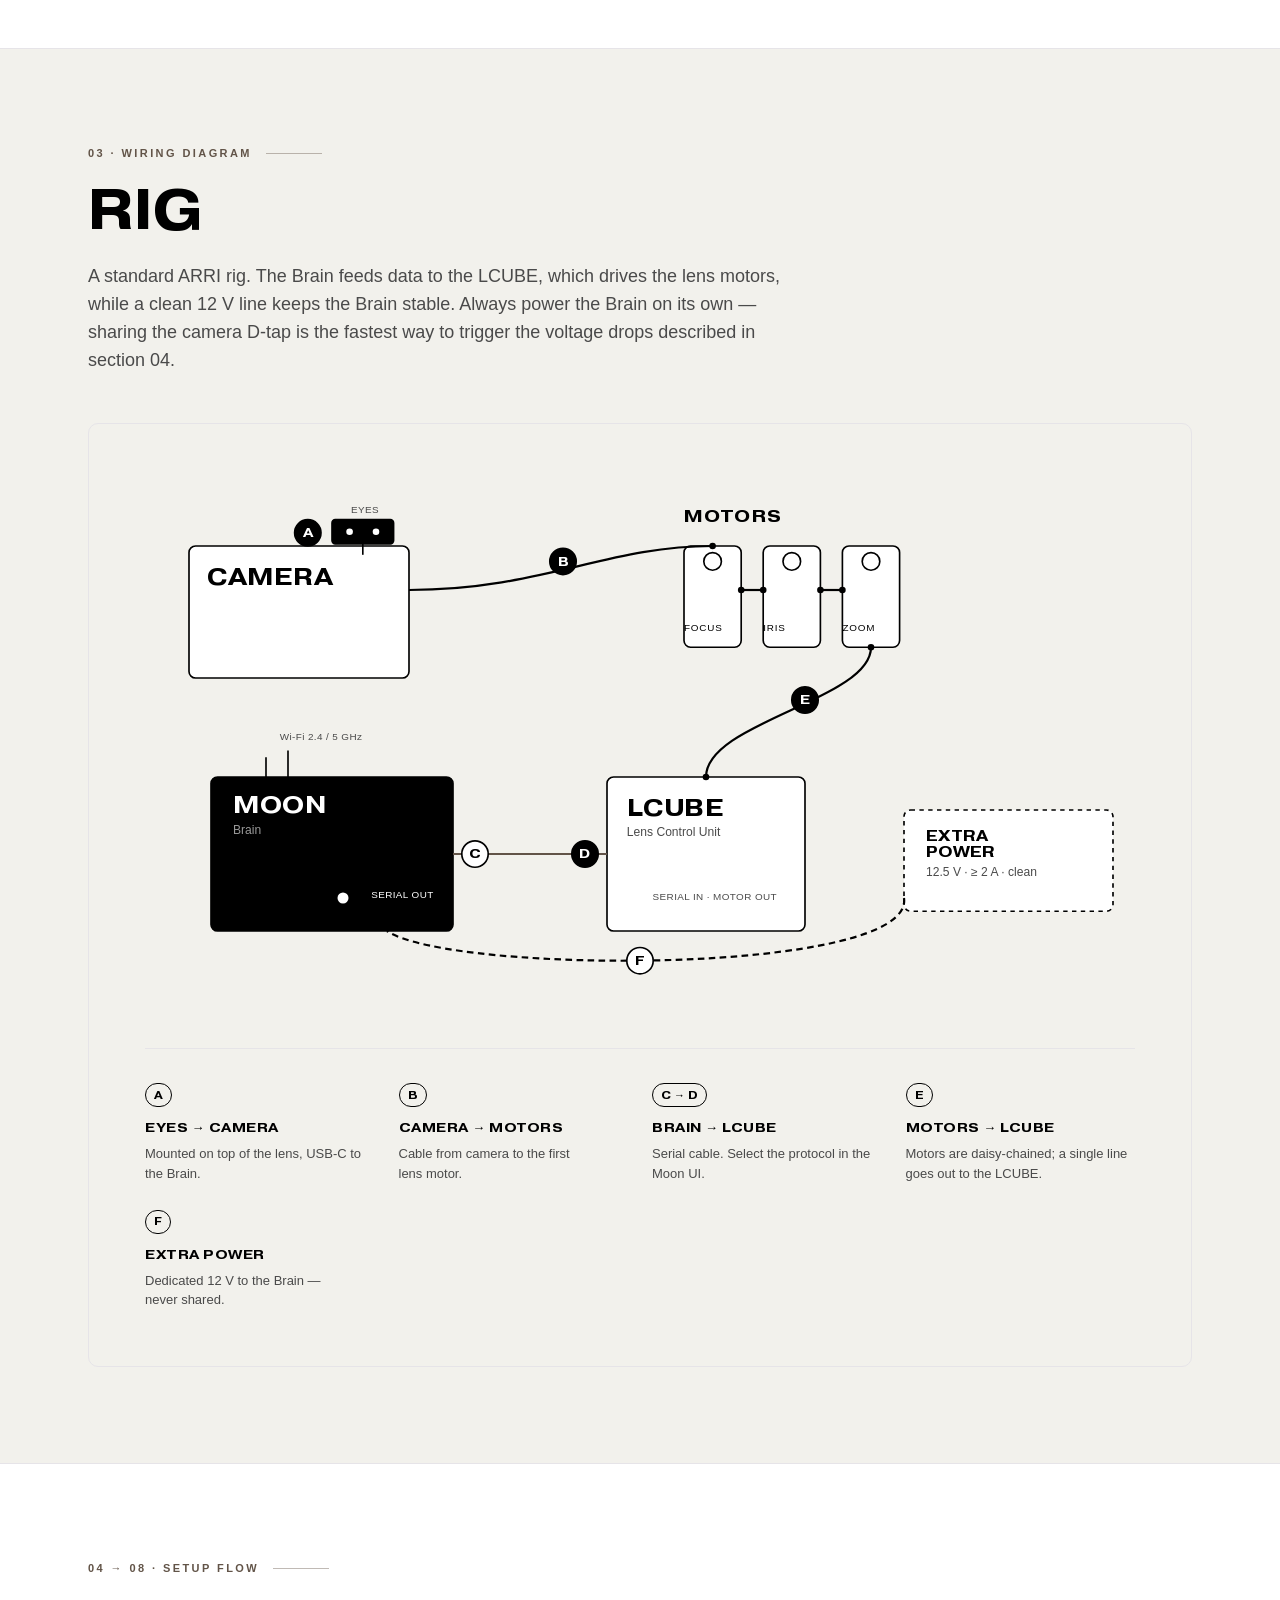
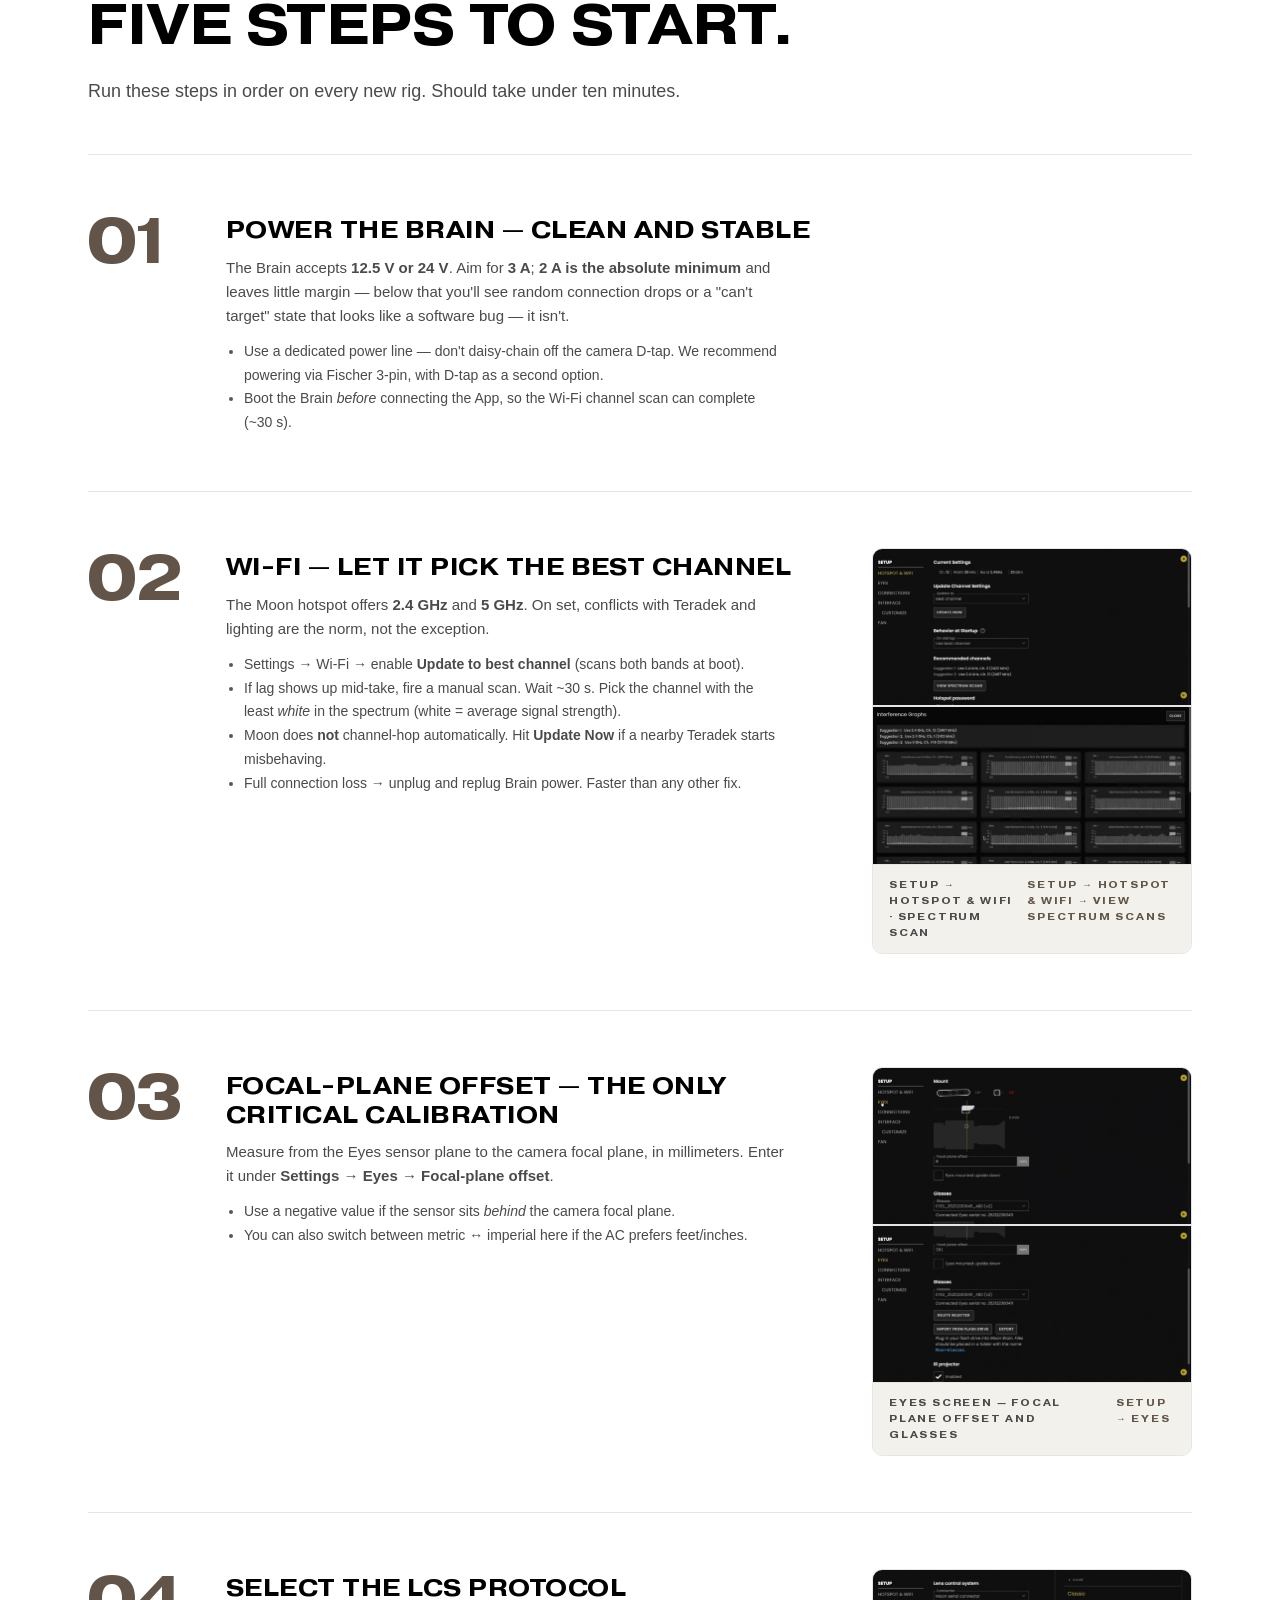
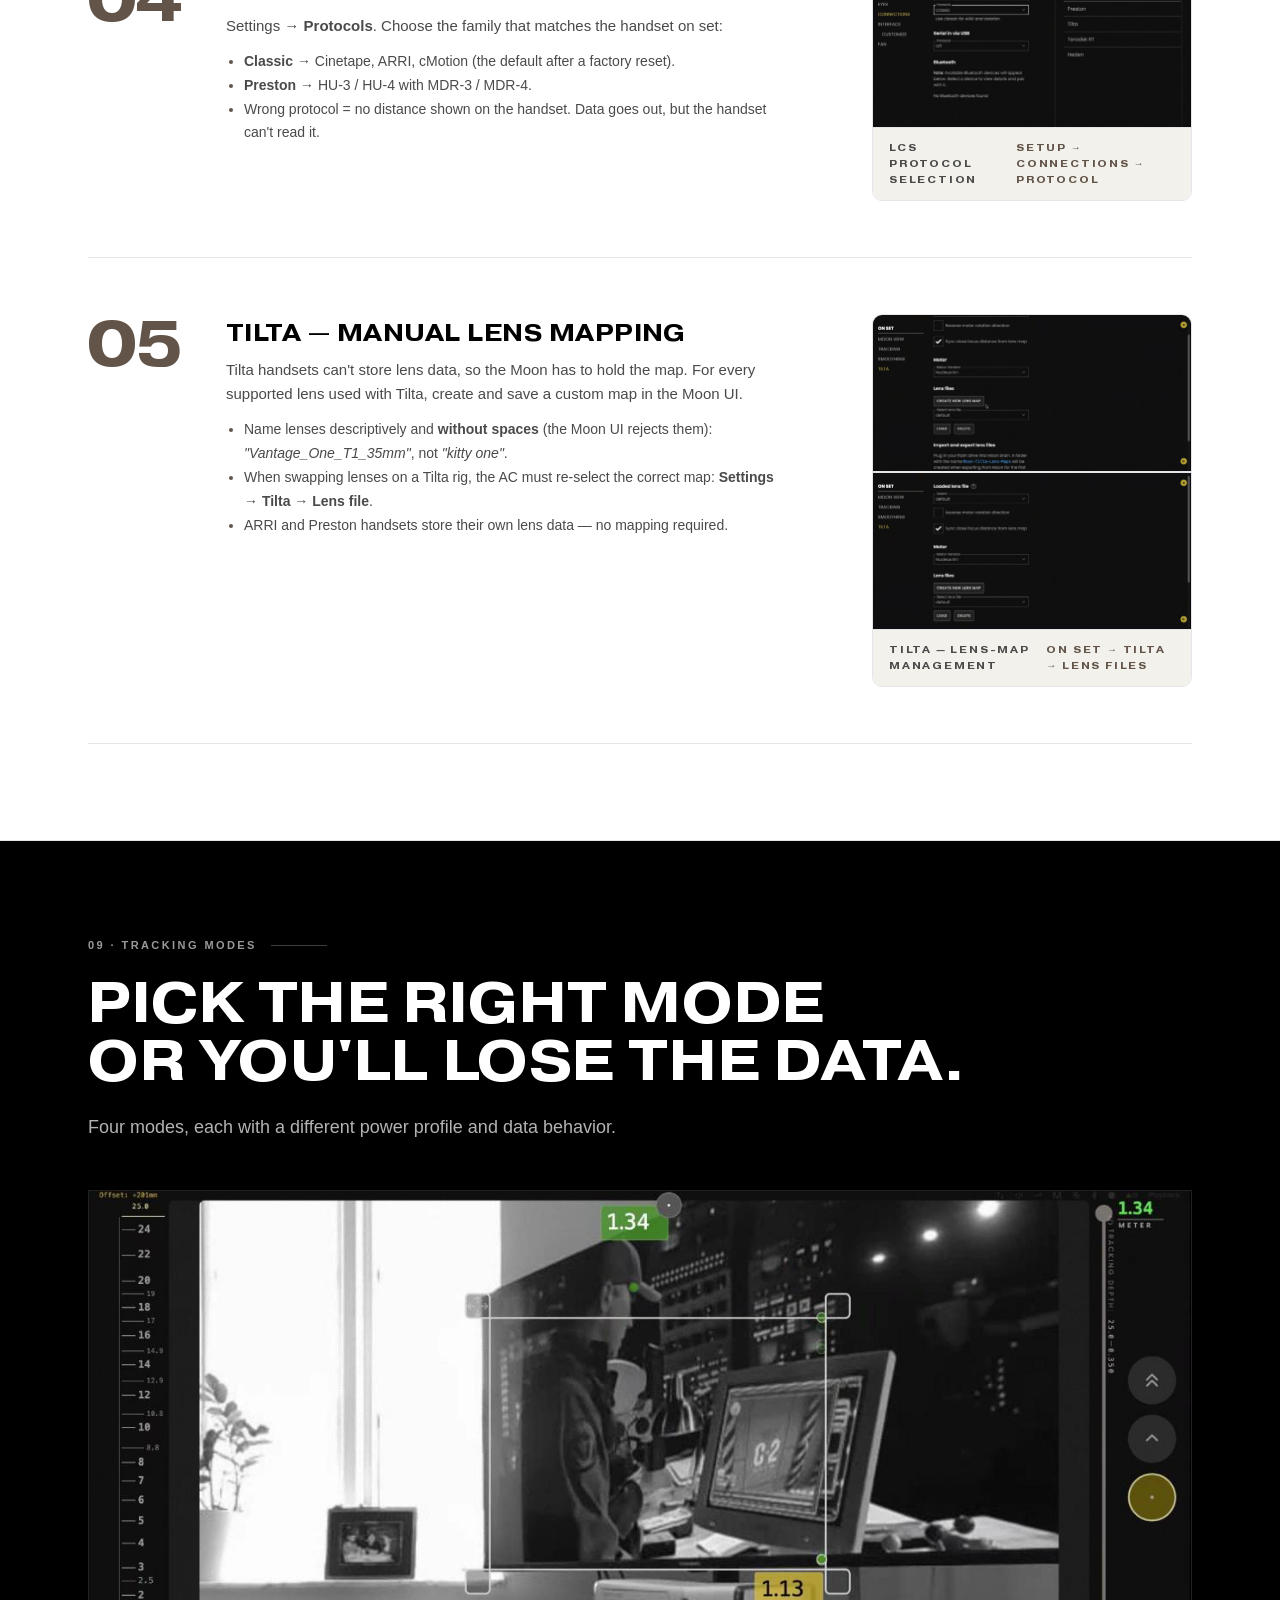
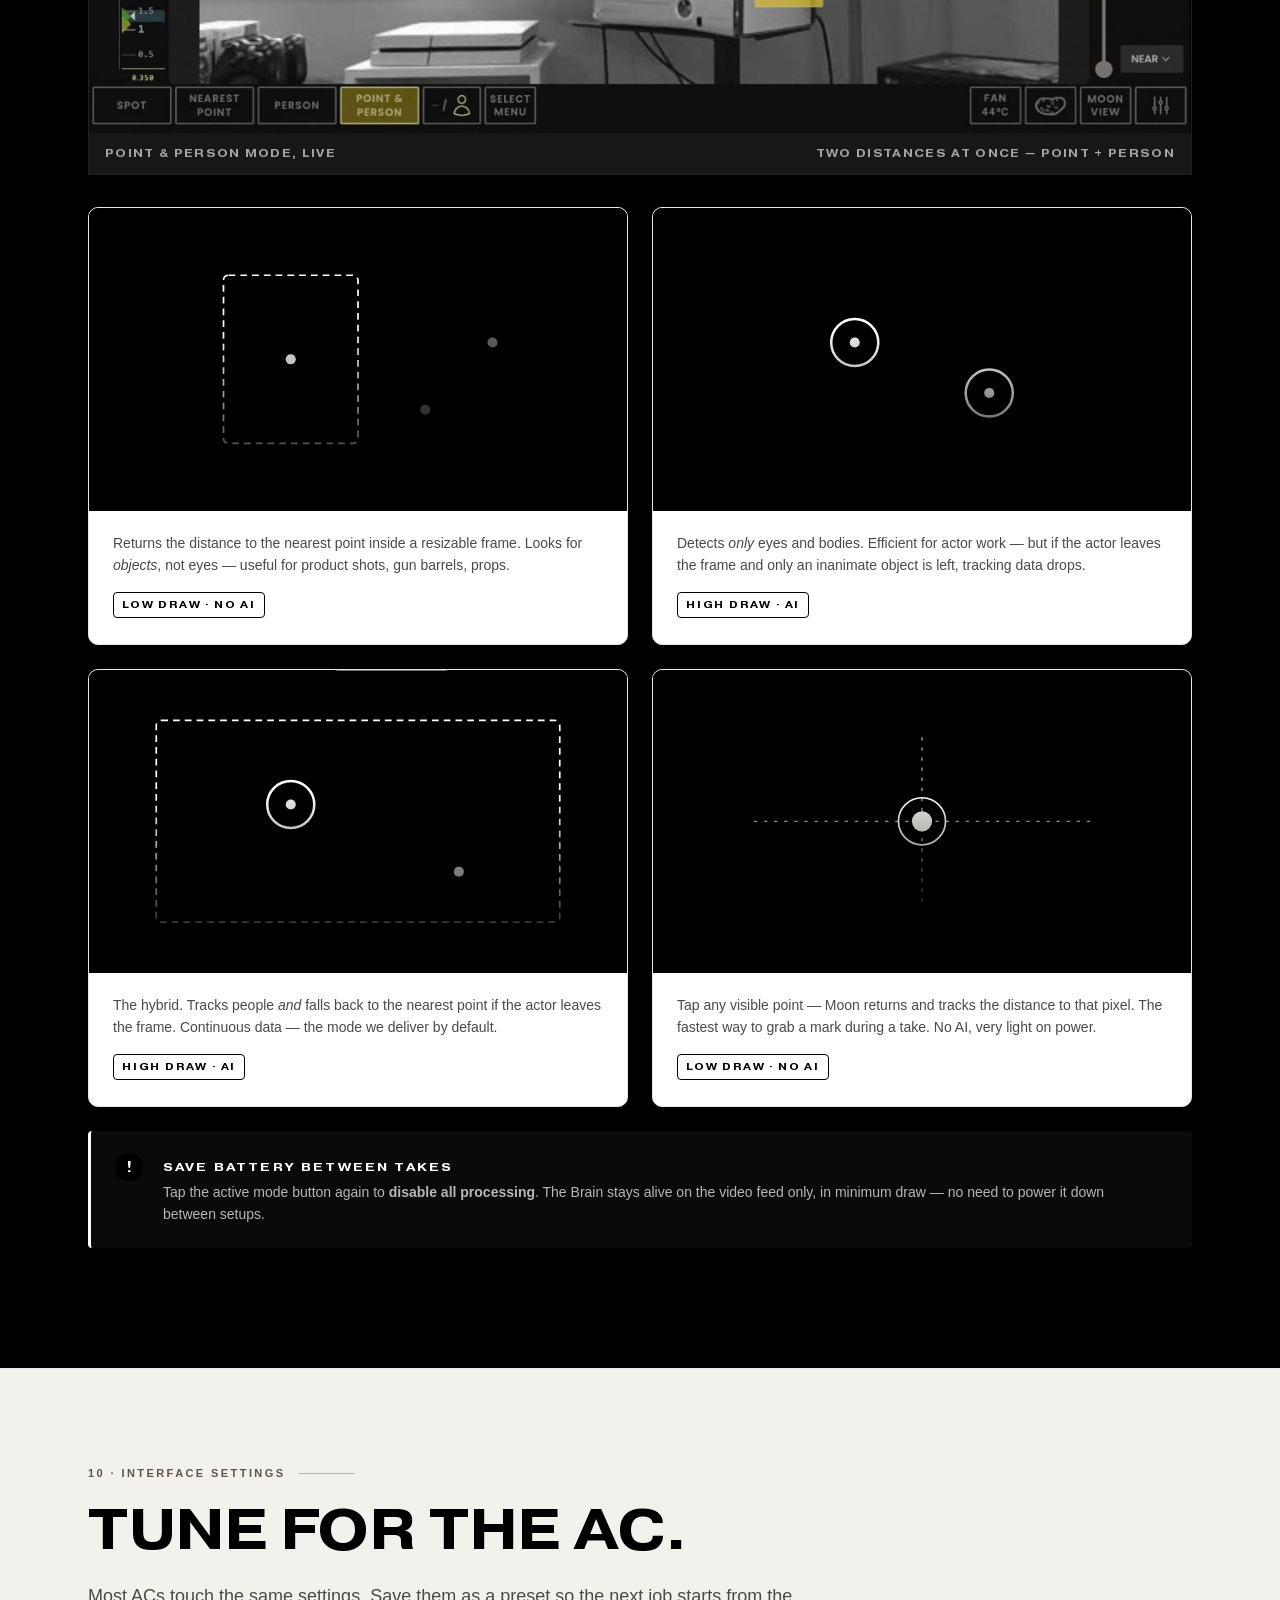
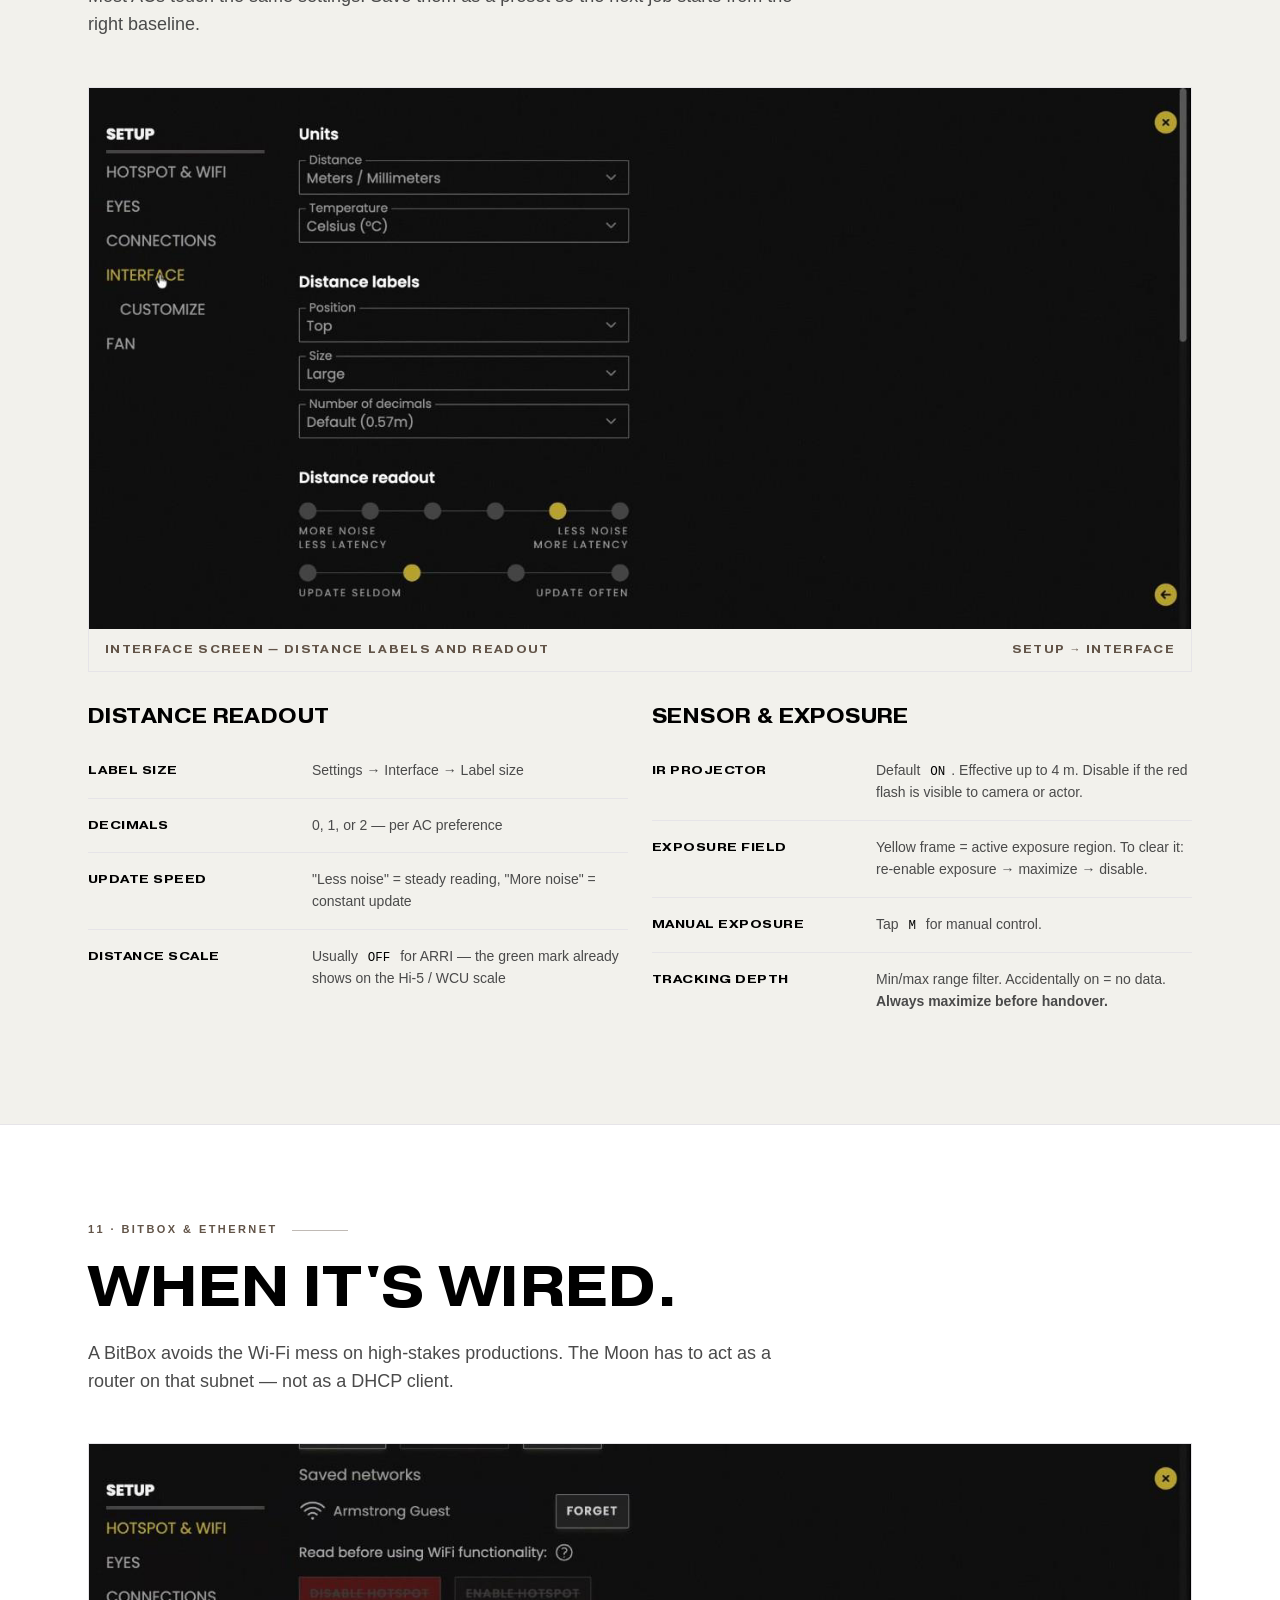
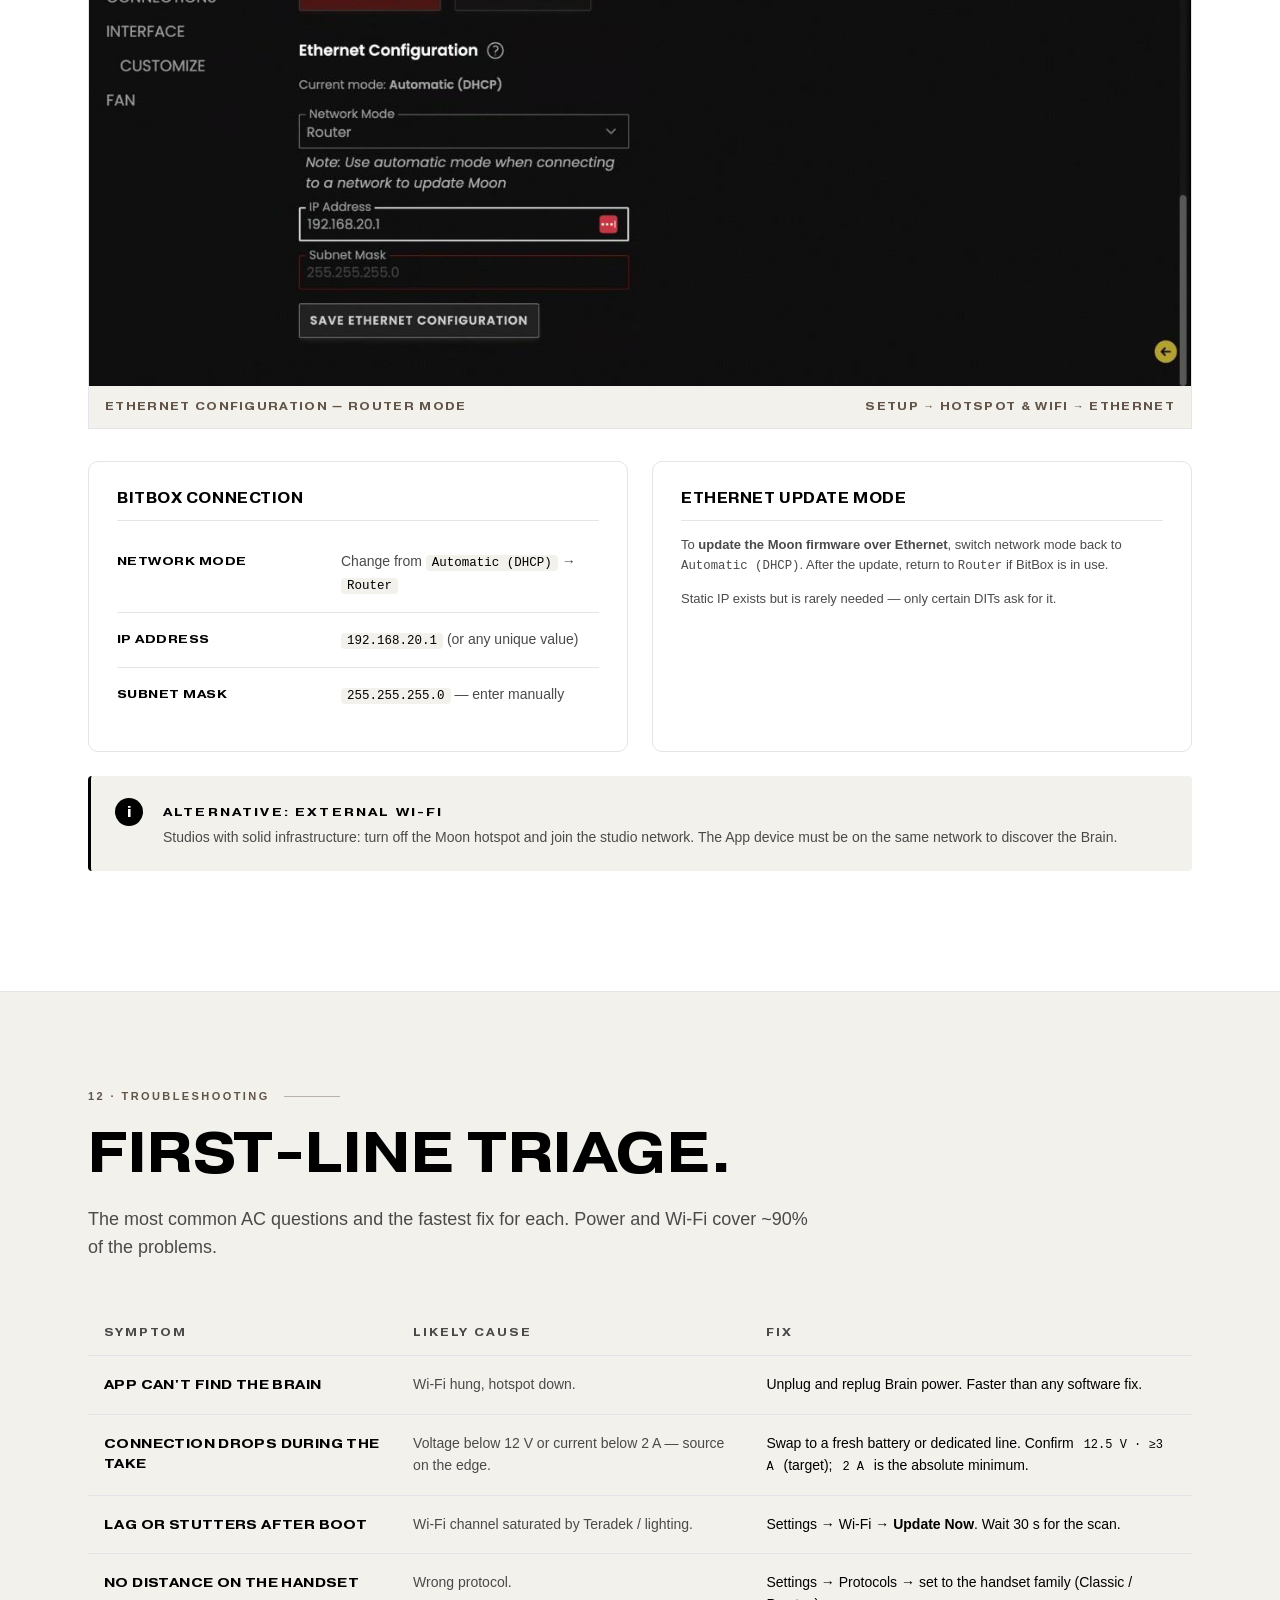
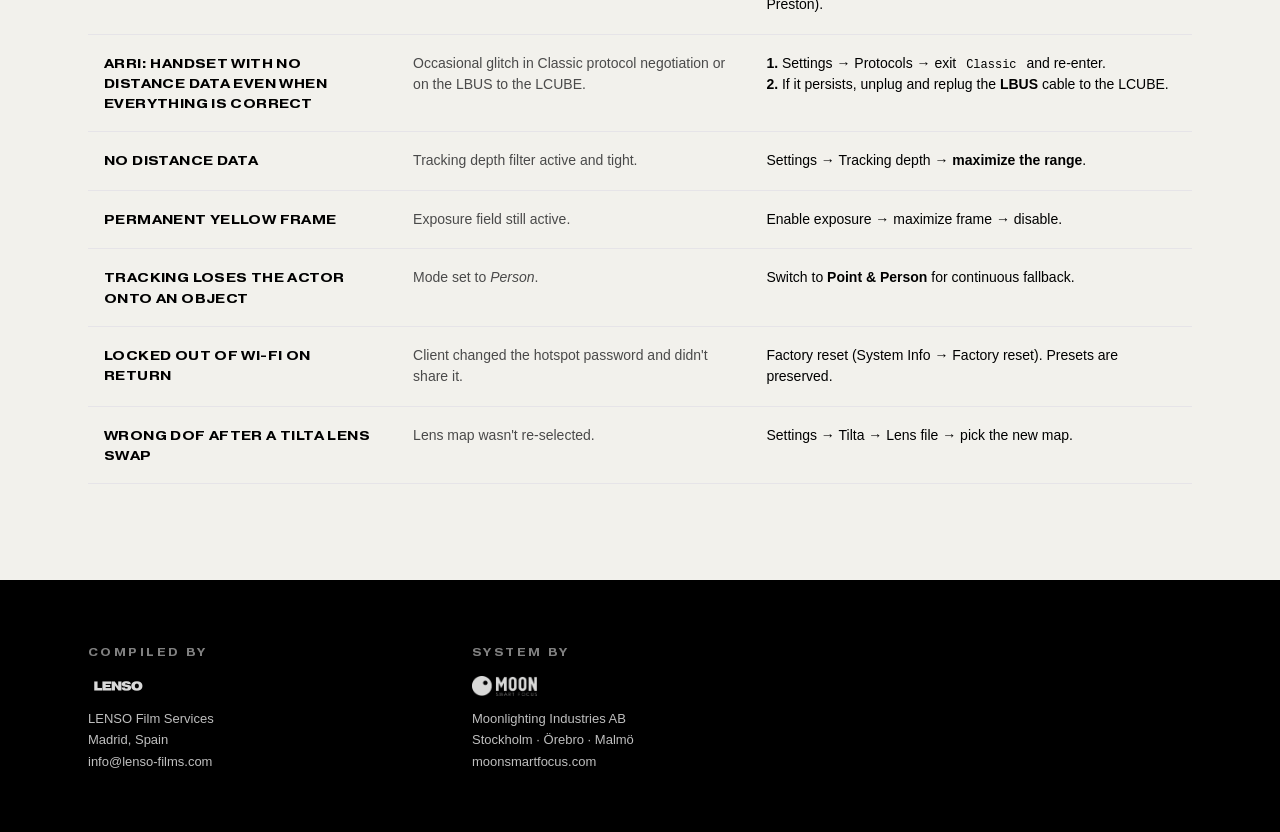
==== commit ce868627: "Content corrections from field review - Power: Brain accepts 12.5V or 24V; recommend 3A as preferred" ====
--- a/en/index.html
+++ b/en/index.html
@@ -114,9 +114,9 @@
         </div>
         <div class="spec-card">
           <h4>Brain</h4>
-          <div class="key">12.5<small>v · 2A min</small></div>
+          <div class="key">12.5–24<small>v · ≥3A preferred</small></div>
           <div class="divider"></div>
-          <p>Anodized aluminum housing. Hosts the Wi-Fi hotspot, runs the tracking algorithms, and sends distance data to the LCS over a serial cable.</p>
+          <p>Anodized aluminum housing. Hosts the Wi-Fi hotspot, runs the tracking algorithms, and sends distance data to the LCS over a serial cable. Accepts 12.5 V or 24 V; <strong>3 A is the target</strong>. <strong>2 A is the absolute minimum</strong> and leaves little margin for drops.</p>
         </div>
         <div class="spec-card">
           <h4>App</h4>
@@ -316,34 +316,11 @@
           <div class="step__num">01</div>
           <div class="step__body">
             <h3>Power the Brain — clean and stable</h3>
-            <p>The Brain needs <strong>12.5 V at 2 A minimum</strong>. Below that you'll see random connection drops or a "can't target" state that looks like a software bug — it isn't.</p>
+            <p>The Brain accepts <strong>12.5 V or 24 V</strong>. Aim for <strong>3 A</strong>; <strong>2 A is the absolute minimum</strong> and leaves little margin — below that you'll see random connection drops or a "can't target" state that looks like a software bug — it isn't.</p>
             <ul>
               <li>Use a dedicated power line — don't daisy-chain off the camera D-tap. We recommend powering via Fischer 3-pin, with D-tap as a second option.</li>
               <li>Boot the Brain <em>before</em> connecting the App, so the Wi-Fi channel scan can complete (~30 s).</li>
             </ul>
-          </div>
-          <div class="screen">
-            <svg viewBox="0 0 360 240" xmlns="http://www.w3.org/2000/svg">
-              <rect width="360" height="240" fill="#0E0E10"/>
-              <text x="20" y="32" font-family="Pragmatica Extended, sans-serif" font-weight="700" font-size="11" fill="#fff" letter-spacing="2">SYSTEM INFO</text>
-              <line x1="20" y1="44" x2="340" y2="44" stroke="#2a2a2e" stroke-width="1"/>
-              <text x="20" y="68" font-family="Inter, sans-serif" font-size="10" fill="#7a7a7e">INPUT VOLTAGE</text>
-              <text x="20" y="100" font-family="Pragmatica Extended, sans-serif" font-weight="700" font-size="36" fill="#fff">12.6<tspan font-size="16" fill="#7a7a7e"> V</tspan></text>
-              <rect x="20" y="116" width="320" height="6" rx="3" fill="#2a2a2e"/>
-              <rect x="20" y="116" width="240" height="6" rx="3" fill="#9CCB6B"/>
-              <text x="20" y="138" font-family="Inter, sans-serif" font-size="9" fill="#9CCB6B">▲ Stable · target 12.5 V</text>
-              <text x="200" y="68" font-family="Inter, sans-serif" font-size="10" fill="#7a7a7e">CURRENT DRAW</text>
-              <text x="200" y="100" font-family="Pragmatica Extended, sans-serif" font-weight="700" font-size="36" fill="#fff">2.3<tspan font-size="16" fill="#7a7a7e"> A</tspan></text>
-              <rect x="20" y="170" width="320" height="50" rx="6" fill="#1a1a1d"/>
-              <circle cx="40" cy="195" r="5" fill="#9CCB6B"/>
-              <text x="56" y="190" font-family="Inter, sans-serif" font-size="11" fill="#fff" font-weight="600">Brain READY</text>
-              <text x="56" y="206" font-family="Inter, sans-serif" font-size="9" fill="#7a7a7e">Eyes connected · glasses loaded</text>
-              <text x="320" y="200" text-anchor="end" font-family="Pragmatica Extended, sans-serif" font-weight="700" font-size="9" fill="#fff" letter-spacing="2">v3.4.2</text>
-            </svg>
-            <div class="screen__caption">
-              <span>System Info screen</span>
-              <span class="ruta">Settings → System Info</span>
-            </div>
           </div>
         </div>
 
@@ -419,7 +396,7 @@
             <h3>Tilta — manual lens mapping</h3>
             <p>Tilta handsets can't store lens data, so the Moon has to hold the map. For every supported lens used with Tilta, create and save a custom map in the Moon UI.</p>
             <ul>
-              <li>Name lenses descriptively: <em>"Vantage One T1 35mm"</em>, not <em>"kitty one"</em>.</li>
+              <li>Name lenses descriptively and <strong>without spaces</strong> (the Moon UI rejects them): <em>"Vantage_One_T1_35mm"</em>, not <em>"kitty one"</em>.</li>
               <li>When swapping lenses on a Tilta rig, the AC must re-select the correct map: <strong>Settings → Tilta → Lens file</strong>.</li>
               <li>ARRI and Preston handsets store their own lens data — no mapping required.</li>
             </ul>
@@ -445,7 +422,7 @@
 
       <figure style="margin: 0 0 32px; border: 1px solid rgba(255,255,255,0.08); background: #0E0E10;">
         <img src="../assets/moon-p15-1.png" alt="Live Moon view in Point &amp; Person mode: two tracking boxes overlaid on the image showing distances 1.34 m (point) and 1.13 m (person), Tracking depth 25.0 / 0.350" style="width: 100%; display: block;" />
-        <figcaption style="padding: 12px 16px; font-family: var(--font-heading); font-weight: 700; text-transform: uppercase; letter-spacing: 0.12em; font-size: 11px; color: rgba(255,255,255,0.6); background: rgba(255,255,255,0.04); display: flex; justify-content: space-between; gap: 12px; flex-wrap: wrap;"><span>Point &amp; Person mode, live</span><span>Yellow box = Point · white box = Person</span></figcaption>
+        <figcaption style="padding: 12px 16px; font-family: var(--font-heading); font-weight: 700; text-transform: uppercase; letter-spacing: 0.12em; font-size: 11px; color: rgba(255,255,255,0.6); background: rgba(255,255,255,0.04); display: flex; justify-content: space-between; gap: 12px; flex-wrap: wrap;"><span>Point &amp; Person mode, live</span><span>Two distances at once — Point + Person</span></figcaption>
       </figure>
 
       <div class="grid-2" style="gap: 24px;">
@@ -561,13 +538,6 @@
         </div>
       </div>
 
-      <div class="callout">
-        <div class="callout__icon">i</div>
-        <div class="callout__body">
-          <h5>The built-in help is your friend</h5>
-          <p>Every screen has a <code>?</code> icon. Tap it to open the contextual manual — works offline.</p>
-        </div>
-      </div>
     </section>
 
     <!-- BITBOX / ETHERNET -->
@@ -631,8 +601,8 @@
           </tr>
           <tr>
             <td class="symptom">Connection drops during the take</td>
-            <td class="cause">Voltage below 12 V or current below 2 A.</td>
-            <td class="fix">Swap to a fresh battery or dedicated line. Confirm <code>12.5 V · 2 A</code>.</td>
+            <td class="cause">Voltage below 12 V or current below 2 A — source on the edge.</td>
+            <td class="fix">Swap to a fresh battery or dedicated line. Confirm <code>12.5 V · ≥3 A</code> (target); <code>2 A</code> is the absolute minimum.</td>
           </tr>
           <tr>
             <td class="symptom">Lag or stutters after boot</td>
@@ -807,7 +777,7 @@
     { id: 'gl',   title: 'Glasses files loaded',            desc: 'Both Eyes calibration files on both Brains for redundancy in multi-camera rigs.', where: 'Settings → Eyes' },
     { id: 'fp',   title: 'Focal plane offset documented',   desc: 'Note the last value used so the next AC sees the rental default, not the previous shoot\'s.', where: 'Settings → Eyes → Offset' },
     { id: 'fw',   title: 'Firmware up to date',             desc: 'Check release notes. If updating over Ethernet, switch network mode back to DHCP first.', where: 'System Info → Update' },
-    { id: 'pn',   title: 'Power tested under load',         desc: 'Confirm 12.5 V at 2 A under real load. Marginal sources cause most of the phantom issues.', where: 'On the bench' },
+    { id: 'pn',   title: 'Power tested under load',         desc: 'Confirm 12.5 V or 24 V at 3 A under real load (2 A is the absolute minimum). Marginal sources cause most of the phantom issues.', where: 'On the bench' },
     { id: 'cb',   title: 'Cables checked and coiled',       desc: 'Serial cable to LCU, USB to Eyes, dedicated 12 V tail. Replace anything worn.', where: 'Pelicase' },
     { id: 'sn',   title: 'Sony PDT-FP1 wiped and charged',  desc: 'Sign out of any client account. Charge to 100%. Reinstall the Moon App if a beta was used on the shoot.', where: 'Sony PDT-FP1' },
   ];
